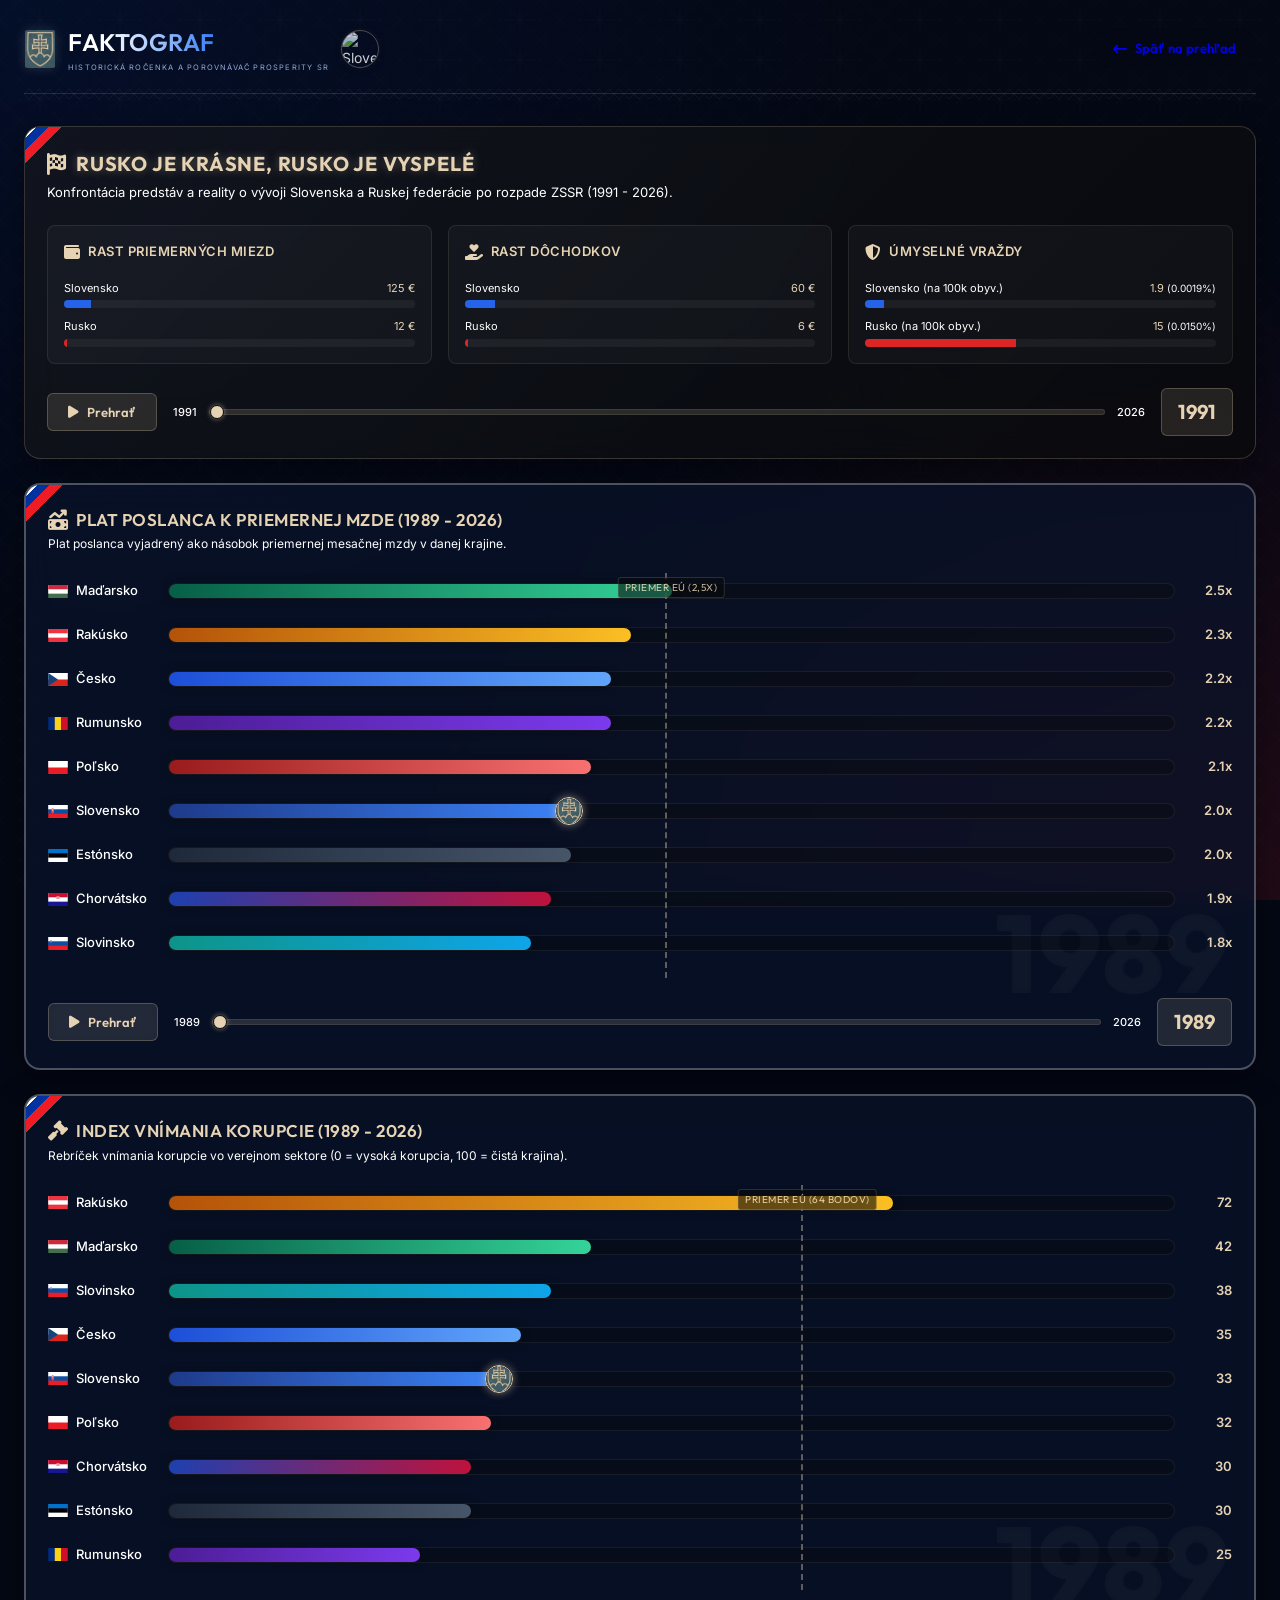
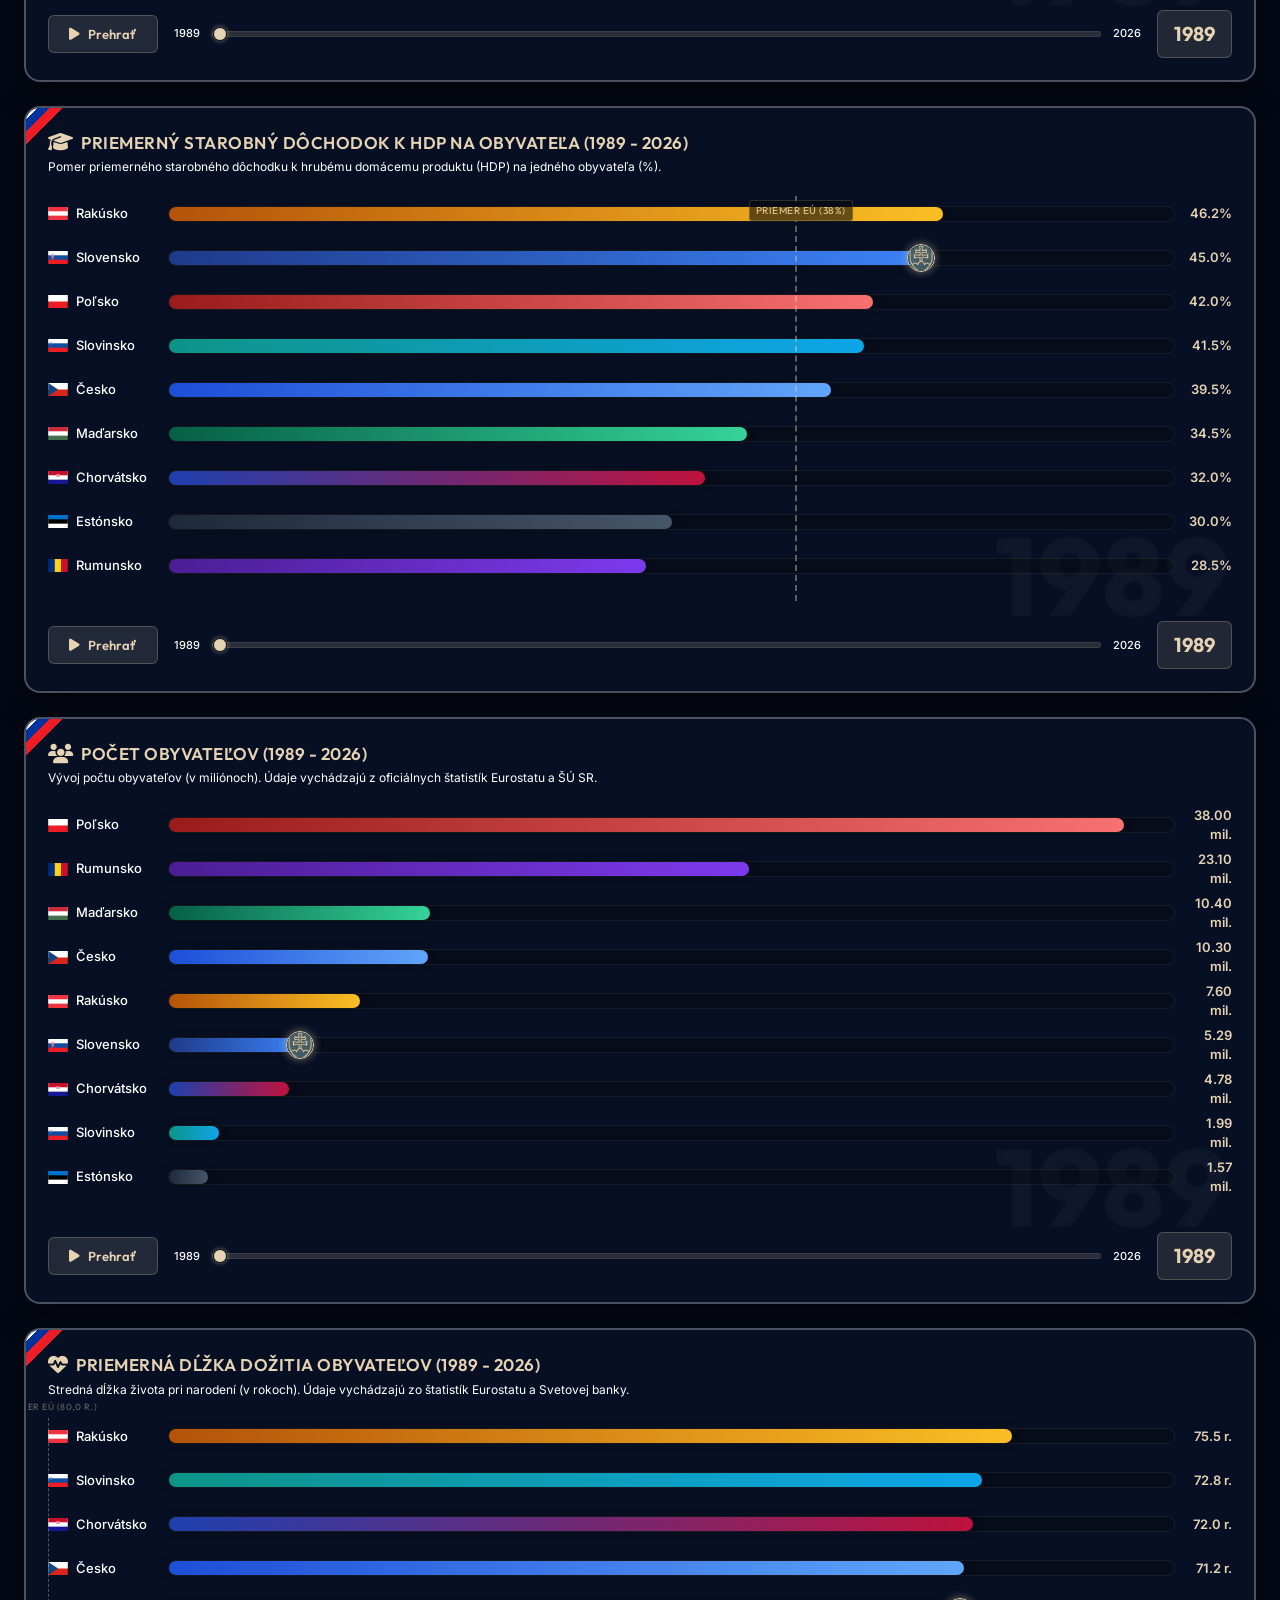
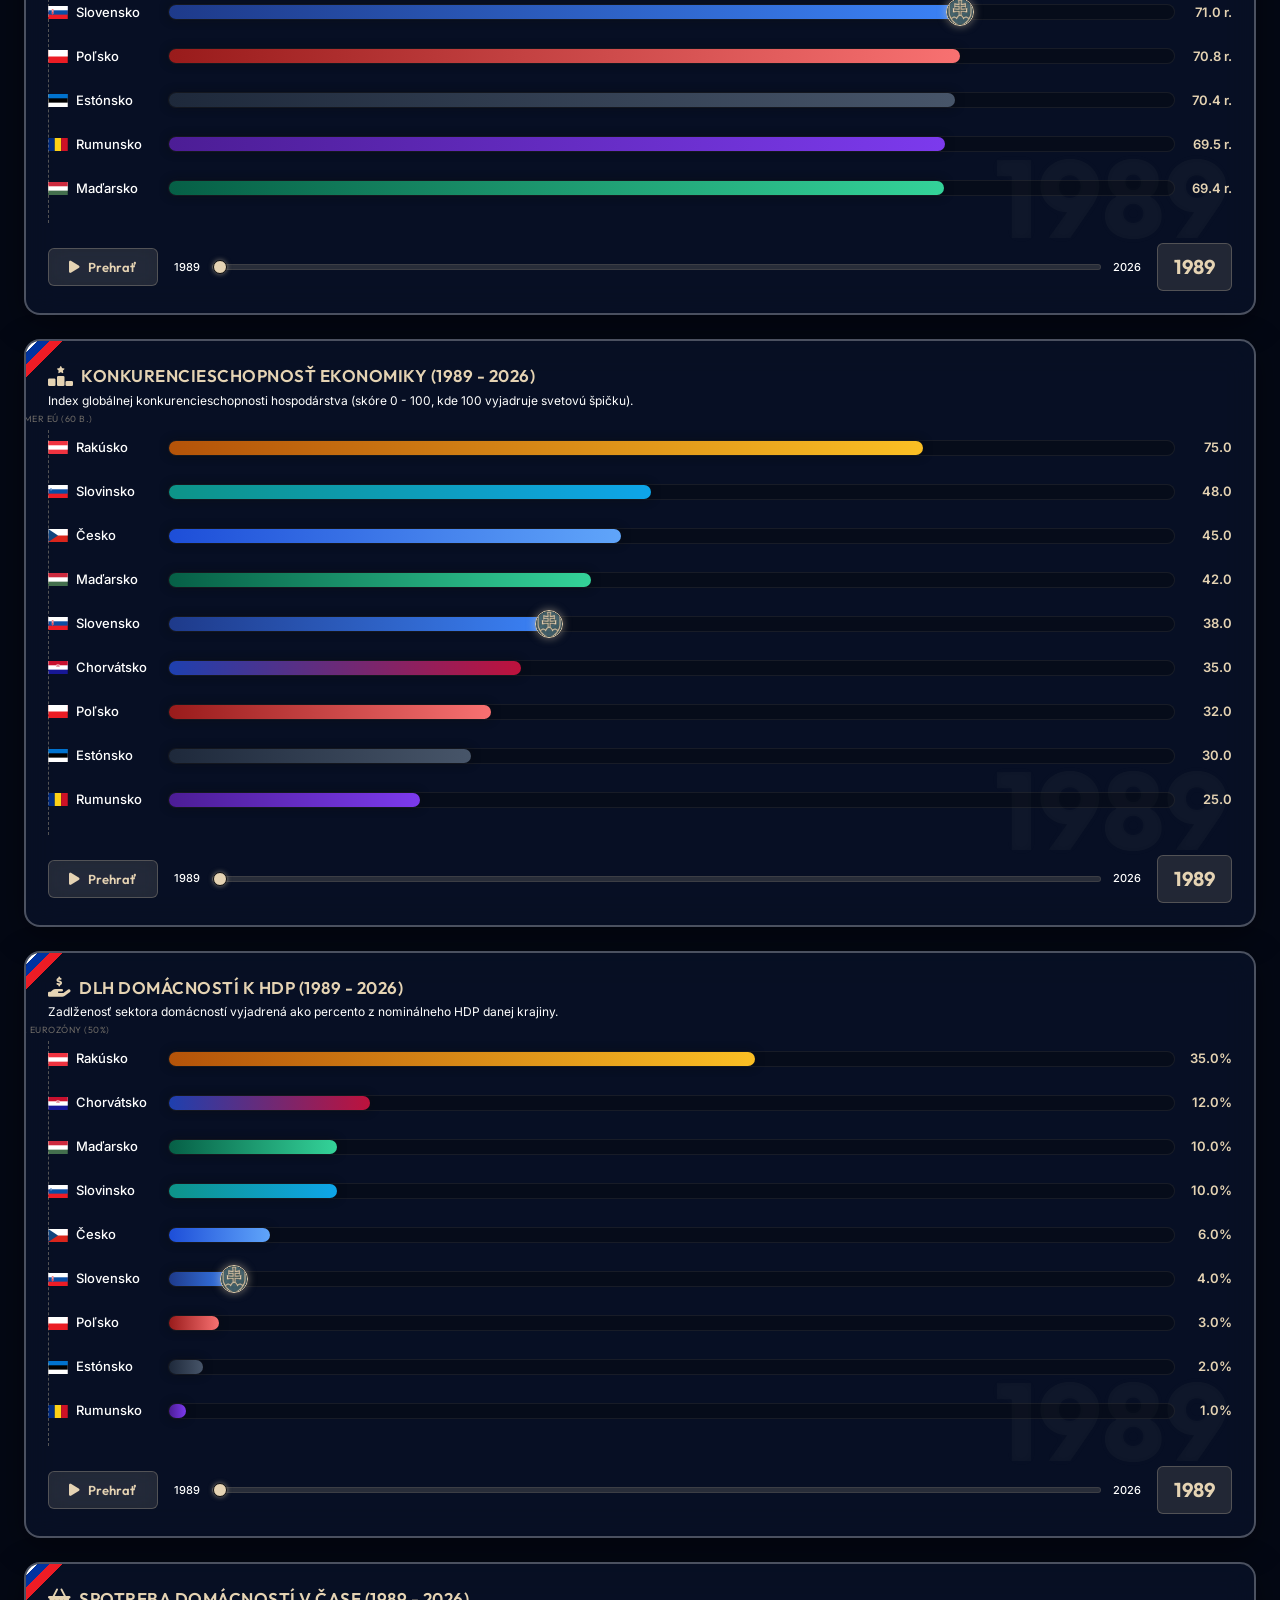
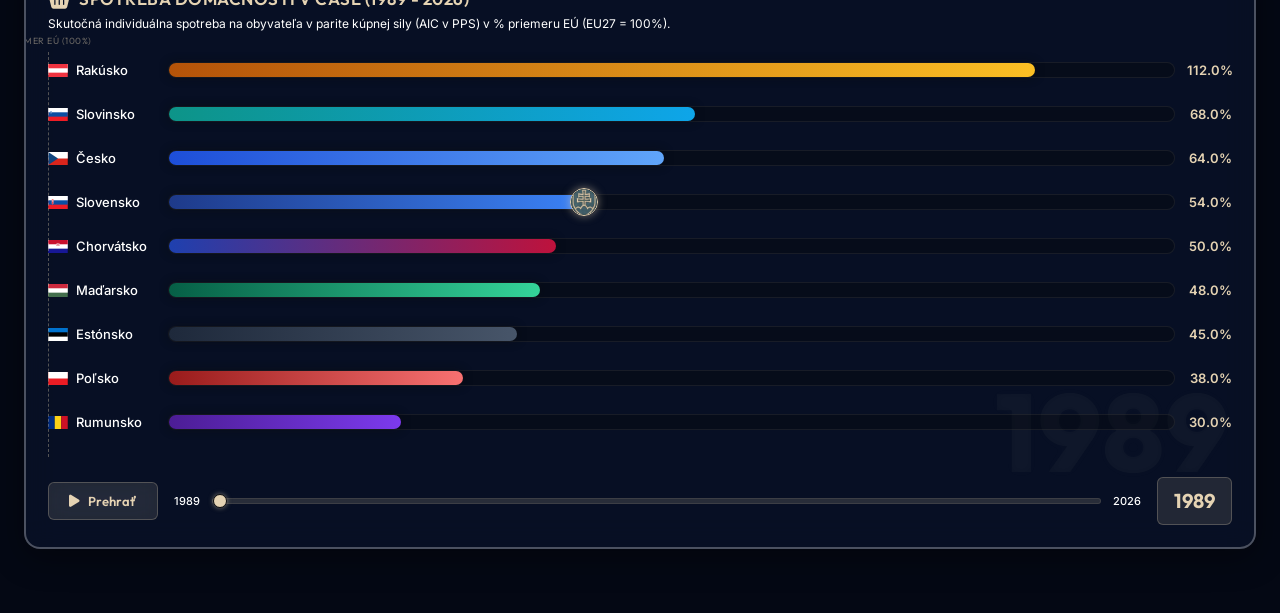
==== frontend/charts.html @ 9f2d6245 "Add files via upload" ====
<!DOCTYPE html>
<html lang="sk">
<head>
    <meta charset="UTF-8">
    <meta name="viewport" content="width=device-width, initial-scale=1.0">
    <title>FAKTOGRAF - Grafy prosperity a zadlženosti</title>
    <!-- Google Fonts -->
    <link rel="preconnect" href="https://fonts.googleapis.com">
    <link rel="preconnect" href="https://fonts.gstatic.com" crossorigin>
    <link href="https://fonts.googleapis.com/css2?family=Outfit:wght@300;400;600;800&family=Inter:wght@300;400;500;700&display=swap" rel="stylesheet">
    <!-- FontAwesome Icons -->
    <link rel="stylesheet" href="https://cdnjs.cloudflare.com/ajax/libs/font-awesome/6.4.0/css/all.min.css">
    <link rel="stylesheet" href="style.css?v=2.1.0">
</head>
<body class="dark-theme">
    <div class="app-container">
        <!-- Main header of the subpage -->
        <header class="main-header">
            <div class="header-logo">
                <img class="logo-image" src="logo.jpg" alt="Logo">
                <div class="logo-text">
                    <h1>FAKTOGRAF</h1>
                    <span>Historická ročenka a porovnávač prosperity SR</span>
                </div>
                <img class="header-slovak-img" src="assets/pm/slovak.png" alt="Slovensko">
            </div>
            <div class="header-back-action">
                <a href="index.html" class="btn-interactive btn-back">
                    <i class="fa-solid fa-arrow-left-long"></i> Späť na prehľad
                </a>
            </div>
        </header>

        <!-- MAIN SUBPAGE CONTENT -->
        <main class="subpage-main-content" style="display: flex; flex-direction: column; gap: 24px; padding-bottom: 40px;">

            <!-- Russia vs Slovakia Comparison Banner: "Rusko je krásne, Rusko je vyspelé" -->
            <div class="card card-glass tricolor-decor russia-comp-banner" style="display: flex; flex-direction: column; padding: 22px; position: relative; box-sizing: border-box; overflow: hidden; width: 100%;">
                <div class="comp-header" style="display: flex; flex-direction: column; gap: 4px; margin-bottom: 24px; z-index: 2;">
                    <div style="display: flex; align-items: center; gap: 10px;">
                        <i class="fa-solid fa-flag-checkered text-beige" style="font-size: 22px;"></i>
                        <h3 style="margin: 0; font-family: 'Outfit', sans-serif; font-size: 20px; color: var(--color-beige); font-weight: 700; text-transform: uppercase; letter-spacing: 0.8px;">Rusko je krásne, Rusko je vyspelé</h3>
                    </div>
                    <p style="margin: 0; font-size: 13px; color: var(--color-silver); line-height: 1.4;">
                        Konfrontácia predstáv a reality o vývoji Slovenska a Ruskej federácie po rozpade ZSSR (1991 - 2026).
                    </p>
                </div>

                <!-- 3-Column Comparison Grid -->
                <div class="ru-comp-grid" style="display: grid; grid-template-columns: repeat(auto-fit, minmax(200px, 1fr)); gap: 16px; margin-bottom: 24px; z-index: 2;">
                    
                    <!-- 1. Wage growth -->
                    <div class="ru-comp-card card-inner" style="background: rgba(255, 255, 255, 0.03); border: 1px solid rgba(229, 211, 179, 0.1); padding: 16px; border-radius: 8px; display: flex; flex-direction: column; gap: 12px; box-sizing: border-box;">
                        <div style="display: flex; align-items: center; gap: 8px;">
                            <i class="fa-solid fa-wallet text-beige" style="font-size: 16px;"></i>
                            <span style="font-size: 13px; font-weight: 600; color: var(--color-beige); text-transform: uppercase; letter-spacing: 0.5px;">Rast priemerných miezd</span>
                        </div>
                        <div class="ru-comp-visuals" style="display: flex; flex-direction: column; gap: 10px; margin-top: 6px;">
                            <!-- Slovakia -->
                            <div style="display: flex; flex-direction: column; gap: 4px;">
                                <div style="display: flex; justify-content: space-between; font-size: 11px;">
                                    <span style="color: var(--color-silver);">Slovensko</span>
                                    <span id="ru-comp-sk-wage-val" class="font-bold text-beige">0 €</span>
                                </div>
                                <div style="width: 100%; height: 8px; background: rgba(255,255,255,0.05); border-radius: 4px; overflow: hidden;">
                                    <div id="ru-comp-sk-wage-bar" style="height: 100%; width: 0%; background: #2563eb; transition: width 0.3s ease;"></div>
                                </div>
                            </div>
                            <!-- Russia -->
                            <div style="display: flex; flex-direction: column; gap: 4px;">
                                <div style="display: flex; justify-content: space-between; font-size: 11px;">
                                    <span style="color: var(--color-silver);">Rusko</span>
                                    <span id="ru-comp-ru-wage-val" class="font-bold text-beige">0 €</span>
                                </div>
                                <div style="width: 100%; height: 8px; background: rgba(255,255,255,0.05); border-radius: 4px; overflow: hidden;">
                                    <div id="ru-comp-ru-wage-bar" style="height: 100%; width: 0%; background: #dc2626; transition: width 0.3s ease;"></div>
                                </div>
                            </div>
                        </div>
                    </div>

                    <!-- 2. Pension growth -->
                    <div class="ru-comp-card card-inner" style="background: rgba(255, 255, 255, 0.03); border: 1px solid rgba(229, 211, 179, 0.1); padding: 16px; border-radius: 8px; display: flex; flex-direction: column; gap: 12px; box-sizing: border-box;">
                        <div style="display: flex; align-items: center; gap: 8px;">
                            <i class="fa-solid fa-hand-holding-heart text-beige" style="font-size: 16px;"></i>
                            <span style="font-size: 13px; font-weight: 600; color: var(--color-beige); text-transform: uppercase; letter-spacing: 0.5px;">Rast dôchodkov</span>
                        </div>
                        <div class="ru-comp-visuals" style="display: flex; flex-direction: column; gap: 10px; margin-top: 6px;">
                            <!-- Slovakia -->
                            <div style="display: flex; flex-direction: column; gap: 4px;">
                                <div style="display: flex; justify-content: space-between; font-size: 11px;">
                                    <span style="color: var(--color-silver);">Slovensko</span>
                                    <span id="ru-comp-sk-pension-val" class="font-bold text-beige">0 €</span>
                                </div>
                                <div style="width: 100%; height: 8px; background: rgba(255,255,255,0.05); border-radius: 4px; overflow: hidden;">
                                    <div id="ru-comp-sk-pension-bar" style="height: 100%; width: 0%; background: #2563eb; transition: width 0.3s ease;"></div>
                                </div>
                            </div>
                            <!-- Russia -->
                            <div style="display: flex; flex-direction: column; gap: 4px;">
                                <div style="display: flex; justify-content: space-between; font-size: 11px;">
                                    <span style="color: var(--color-silver);">Rusko</span>
                                    <span id="ru-comp-ru-pension-val" class="font-bold text-beige">0 €</span>
                                </div>
                                <div style="width: 100%; height: 8px; background: rgba(255,255,255,0.05); border-radius: 4px; overflow: hidden;">
                                    <div id="ru-comp-ru-pension-bar" style="height: 100%; width: 0%; background: #dc2626; transition: width 0.3s ease;"></div>
                                </div>
                            </div>
                        </div>
                    </div>

                    <!-- 3. Homicide Rate -->
                    <div class="ru-comp-card card-inner" style="background: rgba(255, 255, 255, 0.03); border: 1px solid rgba(229, 211, 179, 0.1); padding: 16px; border-radius: 8px; display: flex; flex-direction: column; gap: 12px; box-sizing: border-box;">
                        <div style="display: flex; align-items: center; gap: 8px;">
                            <i class="fa-solid fa-shield-halved text-beige" style="font-size: 16px;"></i>
                            <span style="font-size: 13px; font-weight: 600; color: var(--color-beige); text-transform: uppercase; letter-spacing: 0.5px;">Úmyselné vraždy</span>
                        </div>
                        <div class="ru-comp-visuals" style="display: flex; flex-direction: column; gap: 10px; margin-top: 6px;">
                            <!-- Slovakia -->
                            <div style="display: flex; flex-direction: column; gap: 4px;">
                                <div style="display: flex; justify-content: space-between; font-size: 11px;">
                                    <span style="color: var(--color-silver);">Slovensko (na 100k obyv.)</span>
                                    <span id="ru-comp-sk-homicide-val" class="font-bold text-beige">0.0 (0.0000%)</span>
                                </div>
                                <div style="width: 100%; height: 8px; background: rgba(255,255,255,0.05); border-radius: 4px; overflow: hidden;">
                                    <div id="ru-comp-sk-homicide-bar" style="height: 100%; width: 0%; background: #2563eb; transition: width 0.3s ease;"></div>
                                </div>
                            </div>
                            <!-- Russia -->
                            <div style="display: flex; flex-direction: column; gap: 4px;">
                                <div style="display: flex; justify-content: space-between; font-size: 11px;">
                                    <span style="color: var(--color-silver);">Rusko (na 100k obyv.)</span>
                                    <span id="ru-comp-ru-homicide-val" class="font-bold text-beige">0.0 (0.0000%)</span>
                                </div>
                                <div style="width: 100%; height: 8px; background: rgba(255,255,255,0.05); border-radius: 4px; overflow: hidden;">
                                    <div id="ru-comp-ru-homicide-bar" style="height: 100%; width: 0%; background: #dc2626; transition: width 0.3s ease;"></div>
                                </div>
                            </div>
                        </div>
                    </div>

                </div>

                <!-- Controls row -->
                <div class="ru-comp-controls-row" style="display: flex; align-items: center; gap: 16px; width: 100%; justify-content: space-between; flex-wrap: wrap; z-index: 2; box-sizing: border-box;">
                    <button id="btn-russia-play" class="btn-interactive btn-race-play" title="Spustiť prezentáciu" style="display: flex; align-items: center; justify-content: center; gap: 8px; padding: 10px 20px; border-radius: 6px; font-weight: 600; min-width: 110px;">
                        <i id="russia-play-icon" class="fa-solid fa-play"></i> <span>Prehrať</span>
                    </button>
                    <div class="slider-wrapper" style="flex: 1 1 200px; display: flex; align-items: center; gap: 12px; box-sizing: border-box;">
                        <span style="font-size: 11px; color: var(--color-silver); font-weight: 500;">1991</span>
                        <input type="range" id="russia-year-slider" class="race-year-slider" style="flex: 1; height: 6px; border-radius: 3px; outline: none; cursor: pointer;">
                        <span style="font-size: 11px; color: var(--color-silver); font-weight: 500;">2026</span>
                    </div>
                    <div class="year-badge" style="background: rgba(229, 211, 179, 0.12); border: 1px solid rgba(229, 211, 179, 0.25); padding: 8px 16px; border-radius: 6px; display: flex; align-items: center; justify-content: center; min-width: 70px;">
                        <span id="russia-year-label" class="text-beige" style="font-size: 20px; font-weight: 700; font-family: 'Outfit', sans-serif;">1991</span>
                    </div>
                </div>
            </div>

            <!-- 1. MP Salary to Average Wage Chart Card -->
            <div class="card card-glass tricolor-decor bar-chart-race-panel" style="display: flex; flex-direction: column; padding: 22px; position: relative; box-sizing: border-box; overflow: hidden; width: 100%;">
                <!-- Giant Year Watermark background -->
                <div id="salary-year-watermark" class="race-year-watermark">1989</div>
                
                <div class="race-header" style="display: flex; flex-direction: column; gap: 4px; margin-bottom: 20px; z-index: 2;">
                    <div style="display: flex; align-items: center; gap: 8px;">
                        <i class="fa-solid fa-money-bill-trend-up text-beige" style="font-size: 20px;"></i>
                        <h4 style="margin: 0; font-family: 'Outfit', sans-serif; font-size: 17px; color: var(--color-beige); font-weight: 600; text-transform: uppercase; letter-spacing: 0.5px;">Plat poslanca k priemernej mzde (1989 - 2026)</h4>
                    </div>
                    <p style="margin: 0; font-size: 12px; color: var(--color-silver); line-height: 1.4;">
                        Plat poslanca vyjadrený ako násobok priemernej mesačnej mzdy v danej krajine.
                    </p>
                </div>

                <!-- Race Arena -->
                <div class="bar-race-arena" style="position: relative; height: 405px; margin-bottom: 20px; width: 100%; z-index: 2;">
                    <!-- Vertical dotted reference line for EU average (2.5x) -->
                    <div class="bar-salary-eu-line-wrapper">
                        <div class="bar-race-eu-line"></div>
                        <span class="bar-race-eu-label">Priemer EÚ (2,5x)</span>
                    </div>
                    
                    <!-- Dynamic bars will be rendered here by salary_race.js -->
                    <div id="bar-salary-container" class="bar-race-container" style="position: relative; width: 100%; height: 100%;">
                        <!-- Populated by salary_race.js -->
                    </div>
                </div>

                <!-- Controls bar -->
                <div class="bar-race-controls-row" style="display: flex; align-items: center; gap: 16px; width: 100%; justify-content: space-between; flex-wrap: wrap; z-index: 2; box-sizing: border-box;">
                    <button id="btn-salary-play" class="btn-interactive btn-race-play" title="Spustiť porovnanie" style="display: flex; align-items: center; justify-content: center; gap: 8px; padding: 10px 20px; border-radius: 6px; font-weight: 600; min-width: 110px;">
                        <i id="salary-play-icon" class="fa-solid fa-play"></i> <span>Prehrať</span>
                    </button>
                    <div class="slider-wrapper" style="flex: 1 1 200px; display: flex; align-items: center; gap: 12px; box-sizing: border-box;">
                        <span style="font-size: 11px; color: var(--color-silver); font-weight: 500;">1989</span>
                        <input type="range" id="salary-year-slider" class="race-year-slider" style="flex: 1; height: 6px; border-radius: 3px; outline: none; cursor: pointer;">
                        <span style="font-size: 11px; color: var(--color-silver); font-weight: 500;">2026</span>
                    </div>
                    <div class="year-badge" style="background: rgba(229, 211, 179, 0.12); border: 1px solid rgba(229, 211, 179, 0.25); padding: 8px 16px; border-radius: 6px; display: flex; align-items: center; justify-content: center; min-width: 70px;">
                        <span id="salary-year-label" class="text-beige" style="font-size: 20px; font-weight: 700; font-family: 'Outfit', sans-serif;">1989</span>
                    </div>
                </div>
            </div>

            <!-- 2. Corruption Perceptions Index (CPI) Chart Card -->
            <div class="card card-glass tricolor-decor bar-chart-race-panel" style="display: flex; flex-direction: column; padding: 22px; position: relative; box-sizing: border-box; overflow: hidden; width: 100%;">
                <!-- Giant Year Watermark background -->
                <div id="corrupt-year-watermark" class="race-year-watermark">1989</div>
                
                <div class="race-header" style="display: flex; flex-direction: column; gap: 4px; margin-bottom: 20px; z-index: 2;">
                    <div style="display: flex; align-items: center; gap: 8px;">
                        <i class="fa-solid fa-gavel text-beige" style="font-size: 20px;"></i>
                        <h4 style="margin: 0; font-family: 'Outfit', sans-serif; font-size: 17px; color: var(--color-beige); font-weight: 600; text-transform: uppercase; letter-spacing: 0.5px;">Index vnímania korupcie (1989 - 2026)</h4>
                    </div>
                    <p style="margin: 0; font-size: 12px; color: var(--color-silver); line-height: 1.4;">
                        Rebríček vnímania korupcie vo verejnom sektore (0 = vysoká korupcia, 100 = čistá krajina).
                    </p>
                </div>

                <!-- Race Arena -->
                <div class="bar-race-arena" style="position: relative; height: 405px; margin-bottom: 20px; width: 100%; z-index: 2;">
                    <!-- Vertical dotted reference line for EU average (64) -->
                    <div class="bar-corrupt-eu-line-wrapper">
                        <div class="bar-race-eu-line"></div>
                        <span class="bar-race-eu-label">Priemer EÚ (64 bodov)</span>
                    </div>
                    
                    <!-- Dynamic bars will be rendered here by corruption_race.js -->
                    <div id="bar-corrupt-container" class="bar-race-container" style="position: relative; width: 100%; height: 100%;">
                        <!-- Populated by corruption_race.js -->
                    </div>
                </div>

                <!-- Controls bar -->
                <div class="bar-race-controls-row" style="display: flex; align-items: center; gap: 16px; width: 100%; justify-content: space-between; flex-wrap: wrap; z-index: 2; box-sizing: border-box;">
                    <button id="btn-corrupt-play" class="btn-interactive btn-race-play" title="Spustiť porovnanie" style="display: flex; align-items: center; justify-content: center; gap: 8px; padding: 10px 20px; border-radius: 6px; font-weight: 600; min-width: 110px;">
                        <i id="corrupt-play-icon" class="fa-solid fa-play"></i> <span>Prehrať</span>
                    </button>
                    <div class="slider-wrapper" style="flex: 1 1 200px; display: flex; align-items: center; gap: 12px; box-sizing: border-box;">
                        <span style="font-size: 11px; color: var(--color-silver); font-weight: 500;">1989</span>
                        <input type="range" id="corrupt-year-slider" class="race-year-slider" style="flex: 1; height: 6px; border-radius: 3px; outline: none; cursor: pointer;">
                        <span style="font-size: 11px; color: var(--color-silver); font-weight: 500;">2026</span>
                    </div>
                    <div class="year-badge" style="background: rgba(229, 211, 179, 0.12); border: 1px solid rgba(229, 211, 179, 0.25); padding: 8px 16px; border-radius: 6px; display: flex; align-items: center; justify-content: center; min-width: 70px;">
                        <span id="corrupt-year-label" class="text-beige" style="font-size: 20px; font-weight: 700; font-family: 'Outfit', sans-serif;">1989</span>
                    </div>
                </div>
            </div>

            <!-- 2. Average Pension to GDP Chart Card -->
            <div class="card card-glass tricolor-decor bar-chart-race-panel" style="display: flex; flex-direction: column; padding: 22px; position: relative; box-sizing: border-box; overflow: hidden; width: 100%;">
                <!-- Giant Year Watermark background -->
                <div id="pension-year-watermark" class="race-year-watermark">1989</div>
                
                <div class="race-header" style="display: flex; flex-direction: column; gap: 4px; margin-bottom: 20px; z-index: 2;">
                    <div style="display: flex; align-items: center; gap: 8px;">
                        <i class="fa-solid fa-graduation-cap text-beige" style="font-size: 20px;"></i>
                        <h4 style="margin: 0; font-family: 'Outfit', sans-serif; font-size: 17px; color: var(--color-beige); font-weight: 600; text-transform: uppercase; letter-spacing: 0.5px;">Priemerný starobný dôchodok k HDP na obyvateľa (1989 - 2026)</h4>
                    </div>
                    <p style="margin: 0; font-size: 12px; color: var(--color-silver); line-height: 1.4;">
                        Pomer priemerného starobného dôchodku k hrubému domácemu produktu (HDP) na jedného obyvateľa (%).
                    </p>
                </div>

                <!-- Race Arena -->
                <div class="bar-race-arena" style="position: relative; height: 405px; margin-bottom: 20px; width: 100%; z-index: 2;">
                    <!-- Vertical dotted reference line for EU average (38%) -->
                    <div class="bar-pension-eu-line-wrapper">
                        <div class="bar-race-eu-line"></div>
                        <span class="bar-race-eu-label">Priemer EÚ (38%)</span>
                    </div>
                    
                    <!-- Dynamic bars will be rendered here by pension_race.js -->
                    <div id="bar-pension-container" class="bar-race-container" style="position: relative; width: 100%; height: 100%;">
                        <!-- Populated by pension_race.js -->
                    </div>
                </div>

                <!-- Controls bar -->
                <div class="bar-race-controls-row" style="display: flex; align-items: center; gap: 16px; width: 100%; justify-content: space-between; flex-wrap: wrap; z-index: 2; box-sizing: border-box;">
                    <button id="btn-pension-play" class="btn-interactive btn-race-play" title="Spustiť porovnanie" style="display: flex; align-items: center; justify-content: center; gap: 8px; padding: 10px 20px; border-radius: 6px; font-weight: 600; min-width: 110px;">
                        <i id="pension-play-icon" class="fa-solid fa-play"></i> <span>Prehrať</span>
                    </button>
                    <div class="slider-wrapper" style="flex: 1 1 200px; display: flex; align-items: center; gap: 12px; box-sizing: border-box;">
                        <span style="font-size: 11px; color: var(--color-silver); font-weight: 500;">1989</span>
                        <input type="range" id="pension-year-slider" class="race-year-slider" style="flex: 1; height: 6px; border-radius: 3px; outline: none; cursor: pointer;">
                        <span style="font-size: 11px; color: var(--color-silver); font-weight: 500;">2026</span>
                    </div>
                    <div class="year-badge" style="background: rgba(229, 211, 179, 0.12); border: 1px solid rgba(229, 211, 179, 0.25); padding: 8px 16px; border-radius: 6px; display: flex; align-items: center; justify-content: center; min-width: 70px;">
                        <span id="pension-year-label" class="text-beige" style="font-size: 20px; font-weight: 700; font-family: 'Outfit', sans-serif;">1989</span>
                    </div>
                </div>
            </div>

            <!-- 2. Population Stock Chart Card -->
            <div class="card card-glass tricolor-decor bar-chart-race-panel" style="display: flex; flex-direction: column; padding: 22px; position: relative; box-sizing: border-box; overflow: hidden; width: 100%;">
                <!-- Giant Year Watermark background -->
                <div id="pop-year-watermark" class="race-year-watermark">1989</div>
                
                <div class="race-header" style="display: flex; flex-direction: column; gap: 4px; margin-bottom: 20px; z-index: 2;">
                    <div style="display: flex; align-items: center; gap: 8px;">
                        <i class="fa-solid fa-users text-beige" style="font-size: 20px;"></i>
                        <h4 style="margin: 0; font-family: 'Outfit', sans-serif; font-size: 17px; color: var(--color-beige); font-weight: 600; text-transform: uppercase; letter-spacing: 0.5px;">Počet obyvateľov (1989 - 2026)</h4>
                    </div>
                    <p style="margin: 0; font-size: 12px; color: var(--color-silver); line-height: 1.4;">
                        Vývoj počtu obyvateľov (v miliónoch). Údaje vychádzajú z oficiálnych štatistík Eurostatu a ŠÚ SR.
                    </p>
                </div>

                <!-- Race Arena -->
                <div class="bar-race-arena" style="position: relative; height: 405px; margin-bottom: 20px; width: 100%; z-index: 2;">
                    <!-- Dynamic bars will be rendered here by pop_race.js -->
                    <div id="bar-pop-container" class="bar-race-container" style="position: relative; width: 100%; height: 100%;">
                        <!-- Populated by pop_race.js -->
                    </div>
                </div>

                <!-- Controls bar -->
                <div class="bar-race-controls-row" style="display: flex; align-items: center; gap: 16px; width: 100%; justify-content: space-between; flex-wrap: wrap; z-index: 2; box-sizing: border-box;">
                    <button id="btn-pop-play" class="btn-interactive btn-race-play" title="Spustiť porovnanie" style="display: flex; align-items: center; justify-content: center; gap: 8px; padding: 10px 20px; border-radius: 6px; font-weight: 600; min-width: 110px;">
                        <i id="pop-play-icon" class="fa-solid fa-play"></i> <span>Prehrať</span>
                    </button>
                    <div class="slider-wrapper" style="flex: 1 1 200px; display: flex; align-items: center; gap: 12px; box-sizing: border-box;">
                        <span style="font-size: 11px; color: var(--color-silver); font-weight: 500;">1989</span>
                        <input type="range" id="pop-year-slider" class="race-year-slider" style="flex: 1; height: 6px; border-radius: 3px; outline: none; cursor: pointer;">
                        <span style="font-size: 11px; color: var(--color-silver); font-weight: 500;">2026</span>
                    </div>
                    <div class="year-badge" style="background: rgba(229, 211, 179, 0.12); border: 1px solid rgba(229, 211, 179, 0.25); padding: 8px 16px; border-radius: 6px; display: flex; align-items: center; justify-content: center; min-width: 70px;">
                        <span id="pop-year-label" class="text-beige" style="font-size: 20px; font-weight: 700; font-family: 'Outfit', sans-serif;">1989</span>
                    </div>
                </div>
            </div>

            <!-- 2. Life Expectancy at Birth Chart Card -->
            <div class="card card-glass tricolor-decor bar-chart-race-panel" style="display: flex; flex-direction: column; padding: 22px; position: relative; box-sizing: border-box; overflow: hidden; width: 100%;">
                <!-- Giant Year Watermark background -->
                <div id="life-year-watermark" class="race-year-watermark">1989</div>
                
                <div class="race-header" style="display: flex; flex-direction: column; gap: 4px; margin-bottom: 20px; z-index: 2;">
                    <div style="display: flex; align-items: center; gap: 8px;">
                        <i class="fa-solid fa-heart-pulse text-beige" style="font-size: 20px;"></i>
                        <h4 style="margin: 0; font-family: 'Outfit', sans-serif; font-size: 17px; color: var(--color-beige); font-weight: 600; text-transform: uppercase; letter-spacing: 0.5px;">Priemerná dĺžka dožitia obyvateľov (1989 - 2026)</h4>
                    </div>
                    <p style="margin: 0; font-size: 12px; color: var(--color-silver); line-height: 1.4;">
                        Stredná dĺžka života pri narodení (v rokoch). Údaje vychádzajú zo štatistík Eurostatu a Svetovej banky.
                    </p>
                </div>

                <!-- Race Arena -->
                <div class="bar-race-arena" style="position: relative; height: 405px; margin-bottom: 20px; width: 100%; z-index: 2;">
                    <!-- Vertical dotted reference line for EU average (80.0 years) -->
                    <div class="bar-life-eu-line-wrapper">
                        <div class="bar-race-eu-line"></div>
                        <span class="bar-race-eu-label">Priemer EÚ (80,0 r.)</span>
                    </div>
                    
                    <!-- Dynamic bars will be rendered here by life_race.js -->
                    <div id="bar-life-container" class="bar-race-container" style="position: relative; width: 100%; height: 100%;">
                        <!-- Populated by life_race.js -->
                    </div>
                </div>

                <!-- Controls bar -->
                <div class="bar-race-controls-row" style="display: flex; align-items: center; gap: 16px; width: 100%; justify-content: space-between; flex-wrap: wrap; z-index: 2; box-sizing: border-box;">
                    <button id="btn-life-play" class="btn-interactive btn-race-play" title="Spustiť porovnanie" style="display: flex; align-items: center; justify-content: center; gap: 8px; padding: 10px 20px; border-radius: 6px; font-weight: 600; min-width: 110px;">
                        <i id="life-play-icon" class="fa-solid fa-play"></i> <span>Prehrať</span>
                    </button>
                    <div class="slider-wrapper" style="flex: 1 1 200px; display: flex; align-items: center; gap: 12px; box-sizing: border-box;">
                        <span style="font-size: 11px; color: var(--color-silver); font-weight: 500;">1989</span>
                        <input type="range" id="life-year-slider" class="race-year-slider" style="flex: 1; height: 6px; border-radius: 3px; outline: none; cursor: pointer;">
                        <span style="font-size: 11px; color: var(--color-silver); font-weight: 500;">2026</span>
                    </div>
                    <div class="year-badge" style="background: rgba(229, 211, 179, 0.12); border: 1px solid rgba(229, 211, 179, 0.25); padding: 8px 16px; border-radius: 6px; display: flex; align-items: center; justify-content: center; min-width: 70px;">
                        <span id="life-year-label" class="text-beige" style="font-size: 20px; font-weight: 700; font-family: 'Outfit', sans-serif;">1989</span>
                    </div>
                </div>
            </div>

            <!-- 2. World Competitiveness Index Chart Card -->
            <div class="card card-glass tricolor-decor bar-chart-race-panel" style="display: flex; flex-direction: column; padding: 22px; position: relative; box-sizing: border-box; overflow: hidden; width: 100%;">
                <!-- Giant Year Watermark background -->
                <div id="comp-year-watermark" class="race-year-watermark">1989</div>
                
                <div class="race-header" style="display: flex; flex-direction: column; gap: 4px; margin-bottom: 20px; z-index: 2;">
                    <div style="display: flex; align-items: center; gap: 8px;">
                        <i class="fa-solid fa-ranking-star text-beige" style="font-size: 20px;"></i>
                        <h4 style="margin: 0; font-family: 'Outfit', sans-serif; font-size: 17px; color: var(--color-beige); font-weight: 600; text-transform: uppercase; letter-spacing: 0.5px;">Konkurencieschopnosť ekonomiky (1989 - 2026)</h4>
                    </div>
                    <p style="margin: 0; font-size: 12px; color: var(--color-silver); line-height: 1.4;">
                        Index globálnej konkurencieschopnosti hospodárstva (skóre 0 - 100, kde 100 vyjadruje svetovú špičku).
                    </p>
                </div>

                <!-- Race Arena -->
                <div class="bar-race-arena" style="position: relative; height: 405px; margin-bottom: 20px; width: 100%; z-index: 2;">
                    <!-- Vertical dotted reference line for EU average (60 points) -->
                    <div class="bar-comp-eu-line-wrapper">
                        <div class="bar-race-eu-line"></div>
                        <span class="bar-race-eu-label">Priemer EÚ (60 b.)</span>
                    </div>
                    
                    <!-- Dynamic bars will be rendered here by comp_race.js -->
                    <div id="bar-comp-container" class="bar-race-container" style="position: relative; width: 100%; height: 100%;">
                        <!-- Populated by comp_race.js -->
                    </div>
                </div>

                <!-- Controls bar -->
                <div class="bar-race-controls-row" style="display: flex; align-items: center; gap: 16px; width: 100%; justify-content: space-between; flex-wrap: wrap; z-index: 2; box-sizing: border-box;">
                    <button id="btn-comp-play" class="btn-interactive btn-race-play" title="Spustiť porovnanie" style="display: flex; align-items: center; justify-content: center; gap: 8px; padding: 10px 20px; border-radius: 6px; font-weight: 600; min-width: 110px;">
                        <i id="comp-play-icon" class="fa-solid fa-play"></i> <span>Prehrať</span>
                    </button>
                    <div class="slider-wrapper" style="flex: 1 1 200px; display: flex; align-items: center; gap: 12px; box-sizing: border-box;">
                        <span style="font-size: 11px; color: var(--color-silver); font-weight: 500;">1989</span>
                        <input type="range" id="comp-year-slider" class="race-year-slider" style="flex: 1; height: 6px; border-radius: 3px; outline: none; cursor: pointer;">
                        <span style="font-size: 11px; color: var(--color-silver); font-weight: 500;">2026</span>
                    </div>
                    <div class="year-badge" style="background: rgba(229, 211, 179, 0.12); border: 1px solid rgba(229, 211, 179, 0.25); padding: 8px 16px; border-radius: 6px; display: flex; align-items: center; justify-content: center; min-width: 70px;">
                        <span id="comp-year-label" class="text-beige" style="font-size: 20px; font-weight: 700; font-family: 'Outfit', sans-serif;">1989</span>
                    </div>
                </div>
            </div>

            <!-- 2. Household Debt to GDP Chart Card -->
            <div class="card card-glass tricolor-decor bar-chart-race-panel" style="display: flex; flex-direction: column; padding: 22px; position: relative; box-sizing: border-box; overflow: hidden; width: 100%;">
                <!-- Giant Year Watermark background -->
                <div id="debt-year-watermark" class="race-year-watermark">1989</div>
                
                <div class="race-header" style="display: flex; flex-direction: column; gap: 4px; margin-bottom: 20px; z-index: 2;">
                    <div style="display: flex; align-items: center; gap: 8px;">
                        <i class="fa-solid fa-hand-holding-dollar text-beige" style="font-size: 20px;"></i>
                        <h4 style="margin: 0; font-family: 'Outfit', sans-serif; font-size: 17px; color: var(--color-beige); font-weight: 600; text-transform: uppercase; letter-spacing: 0.5px;">Dlh domácností k HDP (1989 - 2026)</h4>
                    </div>
                    <p style="margin: 0; font-size: 12px; color: var(--color-silver); line-height: 1.4;">
                        Zadlženosť sektora domácností vyjadrená ako percento z nominálneho HDP danej krajiny.
                    </p>
                </div>

                <!-- Race Arena -->
                <div class="bar-race-arena" style="position: relative; height: 405px; margin-bottom: 20px; width: 100%; z-index: 2;">
                    <!-- Vertical dotted reference line for Eurozone average (50%) -->
                    <div class="bar-debt-eu-line-wrapper">
                        <div class="bar-race-eu-line"></div>
                        <span class="bar-race-eu-label">Priemer Eurozóny (50%)</span>
                    </div>
                    
                    <!-- Dynamic bars will be rendered here by debt_race.js -->
                    <div id="bar-debt-container" class="bar-race-container" style="position: relative; width: 100%; height: 100%;">
                        <!-- Populated by debt_race.js -->
                    </div>
                </div>

                <!-- Controls bar -->
                <div class="bar-race-controls-row" style="display: flex; align-items: center; gap: 16px; width: 100%; justify-content: space-between; flex-wrap: wrap; z-index: 2; box-sizing: border-box;">
                    <button id="btn-debt-play" class="btn-interactive btn-race-play" title="Spustiť porovnanie" style="display: flex; align-items: center; justify-content: center; gap: 8px; padding: 10px 20px; border-radius: 6px; font-weight: 600; min-width: 110px;">
                        <i id="debt-play-icon" class="fa-solid fa-play"></i> <span>Prehrať</span>
                    </button>
                    <div class="slider-wrapper" style="flex: 1 1 200px; display: flex; align-items: center; gap: 12px; box-sizing: border-box;">
                        <span style="font-size: 11px; color: var(--color-silver); font-weight: 500;">1989</span>
                        <input type="range" id="debt-year-slider" class="race-year-slider" style="flex: 1; height: 6px; border-radius: 3px; outline: none; cursor: pointer;">
                        <span style="font-size: 11px; color: var(--color-silver); font-weight: 500;">2026</span>
                    </div>
                    <div class="year-badge" style="background: rgba(229, 211, 179, 0.12); border: 1px solid rgba(229, 211, 179, 0.25); padding: 8px 16px; border-radius: 6px; display: flex; align-items: center; justify-content: center; min-width: 70px;">
                        <span id="debt-year-label" class="text-beige" style="font-size: 20px; font-weight: 700; font-family: 'Outfit', sans-serif;">1989</span>
                    </div>
                </div>
            </div>

            <!-- 2. Actual Individual Consumption Chart Card -->
            <div class="card card-glass tricolor-decor bar-chart-race-panel" style="display: flex; flex-direction: column; padding: 22px; position: relative; box-sizing: border-box; overflow: hidden; width: 100%;">
                <!-- Giant Year Watermark background -->
                <div id="race-year-watermark" class="race-year-watermark">1989</div>
                
                <div class="race-header" style="display: flex; flex-direction: column; gap: 4px; margin-bottom: 20px; z-index: 2;">
                    <div style="display: flex; align-items: center; gap: 8px;">
                        <i class="fa-solid fa-basket-shopping text-beige" style="font-size: 20px;"></i>
                        <h4 style="margin: 0; font-family: 'Outfit', sans-serif; font-size: 17px; color: var(--color-beige); font-weight: 600; text-transform: uppercase; letter-spacing: 0.5px;">Spotreba domácností v čase (1989 - 2026)</h4>
                    </div>
                    <p style="margin: 0; font-size: 12px; color: var(--color-silver); line-height: 1.4;">
                        Skutočná individuálna spotreba na obyvateľa v parite kúpnej sily (AIC v PPS) v % priemeru EÚ (EU27 = 100%).
                    </p>
                </div>

                <!-- Race Arena -->
                <div class="bar-race-arena" style="position: relative; height: 405px; margin-bottom: 20px; width: 100%; z-index: 2;">
                    <!-- Vertical dotted reference line for EU average (100%) -->
                    <div class="bar-race-eu-line-wrapper">
                        <div class="bar-race-eu-line"></div>
                        <span class="bar-race-eu-label">Priemer EÚ (100%)</span>
                    </div>
                    
                    <!-- Dynamic bars will be rendered here by race.js -->
                    <div id="bar-race-container" class="bar-race-container" style="position: relative; width: 100%; height: 100%;">
                        <!-- Populated by race.js -->
                    </div>
                </div>

                <!-- Controls bar -->
                <div class="bar-race-controls-row" style="display: flex; align-items: center; gap: 16px; width: 100%; justify-content: space-between; flex-wrap: wrap; z-index: 2; box-sizing: border-box;">
                    <button id="btn-race-play" class="btn-interactive btn-race-play" title="Spustiť porovnanie" style="display: flex; align-items: center; justify-content: center; gap: 8px; padding: 10px 20px; border-radius: 6px; font-weight: 600; min-width: 110px;">
                        <i id="race-play-icon" class="fa-solid fa-play"></i> <span>Prehrať</span>
                    </button>
                    <div class="slider-wrapper" style="flex: 1 1 200px; display: flex; align-items: center; gap: 12px; box-sizing: border-box;">
                        <span style="font-size: 11px; color: var(--color-silver); font-weight: 500;">1989</span>
                        <input type="range" id="race-year-slider" class="race-year-slider" style="flex: 1; height: 6px; border-radius: 3px; outline: none; cursor: pointer;">
                        <span style="font-size: 11px; color: var(--color-silver); font-weight: 500;">2026</span>
                    </div>
                    <div class="year-badge" style="background: rgba(229, 211, 179, 0.12); border: 1px solid rgba(229, 211, 179, 0.25); padding: 8px 16px; border-radius: 6px; display: flex; align-items: center; justify-content: center; min-width: 70px;">
                        <span id="race-year-label" class="text-beige" style="font-size: 20px; font-weight: 700; font-family: 'Outfit', sans-serif;">1989</span>
                    </div>
                </div>
            </div>

        </main>
    </div>

    <!-- Script Controllers -->
    <script src="russia_comparison.js?v=2.9.0"></script>
    <script src="salary_race.js?v=2.9.0"></script>
    <script src="corruption_race.js?v=2.9.0"></script>
    <script src="pension_race.js?v=2.9.0"></script>
    <script src="pop_race.js?v=2.9.0"></script>
    <script src="life_race.js?v=2.9.0"></script>
    <script src="comp_race.js?v=2.9.0"></script>
    <script src="debt_race.js?v=2.9.0"></script>
    <script src="race.js?v=2.9.0"></script>
</body>
</html>
---- frontend/style.css ----
/* ==========================================================================
   Faktograf Stylesheet - Slovak Patriotic Theme (Dark Čičmany Redesign)
   ========================================================================== */

:root {
    /* Color Palette - Slovak Flag Colors (Royal Blue, Slovak Red, Crisp White) */
    --color-bg: #040814;              /* Very deep navy blue */
    --color-card-bg: rgba(10, 20, 45, 0.65); /* Rich navy glass card background */
    --color-border: rgba(255, 255, 255, 0.12); /* Crisp white glass borders */
    --color-text-primary: #ffffff;    /* Pure white primary text */
    --color-text-secondary: #92a8d3;  /* Soft light blue-silver secondary text */
    
    /* Slovak Flag Accents */
    --color-slovak-blue: #0033a0;     /* Official Slovak Flag Blue */
    --color-slovak-blue-glow: rgba(0, 51, 160, 0.35);
    --color-slovak-red: #ee1c25;      /* Official Slovak Flag Red */
    --color-slovak-red-glow: rgba(238, 28, 37, 0.35);
    
    /* Year Accents - Year A (White/Silver) and Year B (Optimized Sand-Beige/Gold replacing hard-to-read red text) */
    --color-silver: #ffffff;          
    --color-silver-glow: rgba(255, 255, 255, 0.25);
    --color-beige: #e5d3b3;           /* Highly readable warm sand-beige */
    --color-beige-glow: rgba(229, 211, 179, 0.3);
    --color-beige-dark: #bba480;
    
    /* Indicator directions */
    --color-green: #2ecc71;           /* Emerald for economic improvement */
    --color-red: #ff4d4d;             /* Coral red for decline */
    --color-neutral: #94a3b8;         /* Slate gray for neutral stats */
    
    /* Transitions */
    --transition-smooth: all 0.3s cubic-bezier(0.25, 0.8, 0.25, 1);

    /* Authentic Čičmany Geometric Patterns (SVG Data URIs for Dark Theme) */
    /* 1. Body Watermark (Repeating diamond, crosses, dots - extremely low white opacity) */
    --cicmany-pattern-body: url("data:image/svg+xml;charset=utf-8,%3Csvg xmlns='http://www.w3.org/2000/svg' width='80' height='40' viewBox='0 0 80 40'%3E%3Cpath d='M0,20 L20,0 L40,20 L60,0 L80,20 L60,40 L40,20 L20,40 Z' fill='none' stroke='rgba(255,255,255,0.015)' stroke-width='1'/%3E%3Cpath d='M40,5 L40,35 M25,20 L55,20' fill='none' stroke='rgba(255,255,255,0.015)' stroke-width='0.75'/%3E%3Ccircle cx='20' cy='20' r='1.5' fill='rgba(255,255,255,0.012)'/%3E%3Ccircle cx='60' cy='20' r='1.5' fill='rgba(255,255,255,0.012)'/%3E%3Cpath d='M0,0 L80,0 M0,40 L80,40' fill='none' stroke='rgba(255,255,255,0.012)' stroke-width='0.5' stroke-dasharray='2,2'/%3E%3C/svg%3E");

    /* 2. Divider Border Pattern (Higher opacity for headers, tabs, borders) */
    --cicmany-pattern-border: url("data:image/svg+xml;charset=utf-8,%3Csvg xmlns='http://www.w3.org/2000/svg' width='40' height='20' viewBox='0 0 40 20'%3E%3Cpath d='M0,10 L10,0 L20,10 L30,0 L40,10 L30,20 L20,10 L10,20 Z' fill='none' stroke='rgba(255,255,255,0.12)' stroke-width='1'/%3E%3Ccircle cx='20' cy='10' r='1' fill='rgba(255,255,255,0.12)'/%3E%3Cpath d='M0,0 L40,0 M0,20 L40,20' fill='none' stroke='rgba(255,255,255,0.08)' stroke-width='0.5' stroke-dasharray='1,1'/%3E%3C/svg%3E");
}

* {
    margin: 0;
    padding: 0;
    box-sizing: border-box;
}

body {
    background-color: var(--color-bg);
    background-image: 
        var(--cicmany-pattern-body),
        radial-gradient(at 0% 0%, rgba(0, 51, 160, 0.15) 0px, transparent 50%),
        radial-gradient(at 100% 100%, rgba(238, 28, 37, 0.12) 0px, transparent 50%);
    background-attachment: fixed;
    color: var(--color-text-primary);
    font-family: 'Inter', sans-serif;
    font-size: 14px;
    line-height: 1.5;
    -webkit-font-smoothing: antialiased;
}

h1, h2, h3, h4, .font-heading {
    font-family: 'Outfit', sans-serif;
    font-weight: 600;
}

.text-silver { color: var(--color-silver); }
.text-beige { color: var(--color-beige); }
.text-green { color: var(--color-green); }
.text-red { color: var(--color-red); }
.text-neutral { color: var(--color-neutral); }

/* Main App Container */
.app-container {
    max-width: 1400px;
    margin: 0 auto;
    padding: 24px;
    display: flex;
    flex-direction: column;
    min-height: 100vh;
    gap: 24px;
}

/* ==========================================================================
   HEADER
   ========================================================================== */
.main-header {
    display: flex;
    justify-content: space-between;
    align-items: center;
    padding-bottom: 20px;
    border-bottom: 1px solid var(--color-border);
    position: relative;
    margin-bottom: 8px;
}

.main-header::after {
    content: "";
    position: absolute;
    bottom: -6px;
    left: 0;
    width: 100%;
    height: 10px;
    background-image: var(--cicmany-pattern-border);
    background-repeat: repeat-x;
    background-size: 20px 10px;
    opacity: 0.7;
}

.header-logo {
    display: flex;
    align-items: center;
    gap: 12px;
}

.logo-image {
    width: 32px;
    height: 38px;
    object-fit: contain;
    border-radius: 4px;
    filter: drop-shadow(0 0 6px rgba(226, 232, 240, 0.15));
    flex-shrink: 0;
}

.logo-text h1 {
    font-size: 24px;
    letter-spacing: 0.5px;
    text-transform: uppercase;
    background: linear-gradient(90deg, #ffffff 15%, #3b82f6 55%, #ef4444 95%);
    -webkit-background-clip: text;
    -webkit-text-fill-color: transparent;
}

.logo-text span {
    font-size: 7.5px;
    color: var(--color-text-secondary);
    letter-spacing: 1.2px;
    text-transform: uppercase;
    display: block;
    margin-top: 2px;
}

.header-slovak-img {
    width: 38px;
    height: 38px;
    border-radius: 50%;
    object-fit: cover;
    opacity: 0.8;
    border: 1.5px solid rgba(229, 211, 179, 0.4);
    box-shadow: 0 0 8px rgba(0, 0, 0, 0.3), 0 0 4px rgba(229, 211, 179, 0.1);
    flex-shrink: 0;
    transition: var(--transition-smooth);
}

.header-slovak-img:hover {
    opacity: 1;
    border-color: var(--color-beige);
    box-shadow: 0 0 12px rgba(229, 211, 179, 0.4);
    transform: scale(1.05);
}

.header-mode-selector {
    display: flex;
    gap: 4px;
    background-color: rgba(22, 23, 27, 0.5);
    border: 1px solid var(--color-border);
    border-radius: 30px;
    padding: 4px;
    backdrop-filter: blur(10px);
}

.btn-mode {
    background: none;
    border: none;
    outline: none;
    color: var(--color-text-secondary);
    font-family: 'Outfit', sans-serif;
    font-size: 12px;
    font-weight: 600;
    padding: 6px 14px;
    border-radius: 20px;
    cursor: pointer;
    transition: var(--transition-smooth);
}

.btn-mode:hover {
    color: var(--color-text-primary);
}

.btn-mode.active {
    background-color: rgba(229, 211, 179, 0.15);
    color: var(--color-beige);
    border: 1px solid rgba(229, 211, 179, 0.25);
    box-shadow: 0 2px 10px rgba(0, 0, 0, 0.2);
}

.header-chart-container {
    flex: 1;
    height: 100px;
    max-width: 800px;
    margin: 0 24px;
    position: relative;
}

@media (max-width: 768px) {
    .header-chart-container {
        display: none;
    }
}

/* ==========================================================================
   CARDS & CONTAINERS
   ========================================================================== */
.card {
    border-radius: 16px;
    padding: 20px;
    box-shadow: 0 8px 32px rgba(0, 0, 0, 0.4);
}

.card-glass {
    background-color: var(--color-card-bg);
    border: 2px solid rgba(255, 255, 255, 0.28);
    backdrop-filter: blur(16px);
}

/* Diagonal Slovak Tricolor Corner Decor */
.tricolor-decor {
    position: relative;
    overflow: hidden;
}

.tricolor-decor::before {
    content: "";
    position: absolute;
    top: 0;
    left: 0;
    width: 36px;
    height: 36px;
    background: linear-gradient(135deg, 
        #ffffff 16.6%, 
        #0033a0 16.6%, #0033a0 33.3%, 
        #ee1c25 33.3%, #ee1c25 50%, 
        transparent 50%
    );
    z-index: 5;
    pointer-events: none;
}

/* ==========================================================================
   CONTROLS & CABINETS COMPARISON
   ========================================================================== */
.controls-section {
    display: flex;
    flex-direction: column;
    gap: 20px;
    flex: 1;
}

.controls-layout {
    display: flex;
    align-items: center;
    justify-content: center;
    gap: 20px;
    width: 100%;
}

.year-control-box {
    flex: 1;
    display: flex;
    flex-direction: column;
    align-items: center;
    gap: 8px;
}

.year-control-box label {
    font-family: 'Outfit', sans-serif;
    font-size: 16px;
    font-weight: 600;
    color: var(--color-text-primary);
}

.year-val {
    font-size: 22px;
    font-weight: 800;
    margin-left: 6px;
    filter: drop-shadow(0 0 4px currentColor);
}

.control-header-row {
    display: flex;
    flex-direction: column;
    align-items: center;
    text-align: center;
    width: 100%;
    gap: 6px;
    margin-bottom: 4px;
}

.gov-select {
    background-color: rgba(9, 10, 12, 0.7);
    border: 1px solid var(--color-border);
    border-radius: 4px;
    color: var(--color-text-secondary);
    font-family: 'Inter', sans-serif;
    font-size: 12px;
    padding: 6px 28px 6px 12px;
    outline: none;
    cursor: pointer;
    transition: var(--transition-smooth);
    -webkit-appearance: none;
    -moz-appearance: none;
    appearance: none;
    background-image: url("data:image/svg+xml;charset=UTF-8,%3csvg xmlns='http://www.w3.org/2000/svg' viewBox='0 0 24 24' fill='none' stroke='%23c5ba9a' stroke-width='2' stroke-linecap='round' stroke-linejoin='round'%3e%3cpolyline points='6 9 12 15 18 9'%3e%3c/polyline%3e%3c/svg%3e");
    background-repeat: no-repeat;
    background-position: right 8px center;
    background-size: 14px;
    width: 100%;
    max-width: 220px;
}

.gov-select:hover {
    border-color: var(--color-beige-dark);
    color: var(--color-text-primary);
}

.gov-select.select-a:focus {
    border-color: var(--color-silver);
    box-shadow: 0 0 8px rgba(226, 232, 240, 0.25);
}

.gov-select.select-b:focus {
    border-color: var(--color-beige);
    box-shadow: 0 0 8px rgba(229, 211, 179, 0.2);
}

.gov-select option {
    background-color: #16171b;
    color: var(--color-text-primary);
    padding: 8px;
}

.versus-wrapper {
    display: flex;
    flex-direction: column;
    align-items: center;
    gap: 4px;
    flex-shrink: 0;
}

.versus-divider {
    display: flex;
    align-items: center;
    justify-content: center;
    width: 36px;
    height: 36px;
    border-radius: 50%;
    border: 1px solid rgba(255, 255, 255, 0.25);
    background: linear-gradient(135deg, #ffffff 15%, #0033a0 50%, #ee1c25 85%);
    font-family: 'Outfit', sans-serif;
    font-weight: 800;
    font-size: 12px;
    color: #fff;
    box-shadow: 0 0 12px rgba(0, 51, 160, 0.5);
    text-shadow: 0 0 4px rgba(0, 0, 0, 0.6);
}

.versus-score {
    font-family: 'Outfit', sans-serif;
    font-size: 12px;
    font-weight: 700;
    background-color: rgba(9, 10, 12, 0.6);
    border: 1px solid var(--color-border);
    padding: 2px 8px;
    border-radius: 10px;
    white-space: nowrap;
    letter-spacing: 0.5px;
}

.versus-score-lbl {
    font-size: 8px;
    text-transform: uppercase;
    color: var(--color-text-secondary);
    letter-spacing: 1px;
}

/* Show Chart Button */
.btn-show-chart {
    display: inline-flex;
    align-items: center;
    justify-content: center;
    gap: 8px;
    margin-top: 12px;
    padding: 8px 14px;
    border-radius: 8px;
    border: 1px solid transparent;
    font-family: 'Outfit', sans-serif;
    font-weight: 600;
    font-size: 12px;
    cursor: pointer;
    transition: var(--transition-smooth);
    outline: none;
    width: 100%;
}

.btn-show-chart.btn-a {
    background-color: rgba(226, 232, 240, 0.05);
    color: var(--color-silver);
    border-color: rgba(226, 232, 240, 0.2);
}

.btn-show-chart.btn-a:hover {
    background-color: var(--color-silver);
    color: #090a0c;
    box-shadow: 0 0 10px rgba(226, 232, 240, 0.25);
}

.btn-show-chart.btn-b {
    background-color: rgba(229, 211, 179, 0.05);
    color: var(--color-beige);
    border-color: rgba(229, 211, 179, 0.2);
}

.btn-show-chart.btn-b:hover {
    background-color: var(--color-beige);
    color: #090a0c;
    box-shadow: 0 0 10px rgba(229, 211, 179, 0.25);
}

/* Political Cabinets layout */
.cabinets-comparison {
    display: grid;
    grid-template-columns: 1fr 1fr;
    gap: 12px;
    border-top: 1px solid var(--color-border);
    padding-top: 12px;
    flex: 1;
}

.cabinet-card {
    background-color: rgba(9, 10, 12, 0.4);
    border: 1px solid rgba(212, 202, 168, 0.05);
    border-radius: 10px;
    padding: 8px 12px;
    display: flex;
    flex-direction: column;
    gap: 4px;
    position: relative;
    overflow: hidden;
}

.cabinet-card.cabinet-a {
    border-left: 4px solid #ffffff;
    box-shadow: 0 8px 32px rgba(255, 255, 255, 0.05);
}

.cabinet-card.cabinet-b {
    border-left: 4px solid var(--color-beige);
    box-shadow: 0 8px 32px var(--color-beige-glow);
}

.cabinet-header {
    display: flex;
    flex-direction: row;
    align-items: center;
    text-align: left;
    gap: 12px;
}

.icon-prime {
    font-size: 18px;
    color: var(--color-text-secondary);
}

.cabinet-a .icon-prime {
    color: var(--color-silver);
}

.cabinet-b .icon-prime {
    color: var(--color-beige);
}

.cabinet-header h4 {
    font-size: 10px;
    color: var(--color-text-secondary);
    text-transform: uppercase;
    letter-spacing: 0.5px;
}

.cabinet-header h3 {
    font-size: 15px;
    font-weight: 700;
    color: var(--color-text-primary);
}

.cabinet-coalition {
    font-size: 11px;
    color: var(--color-text-secondary);
}

.cabinet-note {
    font-size: 11px;
    line-height: 1.4;
    color: rgba(246, 247, 249, 0.8);
    font-style: italic;
    border-top: 1px dashed rgba(212, 202, 168, 0.08);
    padding-top: 4px;
    margin-top: 2px;
}

/* ==========================================================================
   DASHBOARD WRAPPER LAYOUT
   ========================================================================== */
.dashboard-wrapper {
    display: flex;
    flex-direction: row;
    flex-wrap: nowrap;
    gap: 16px;
    align-items: stretch;
    justify-content: center;
    width: 100%;
}

.left-banner-sidebar {
    flex: 1.5 1 180px;
    min-width: 150px;
    display: flex;
    flex-direction: column;
    gap: 16px;
    padding: 12px 14px;
}

.widget-title {
    font-size: 14px;
    color: var(--color-beige);
    border-bottom: 1px solid var(--color-border);
    padding-bottom: 6px;
    margin-bottom: 8px;
    text-transform: uppercase;
    letter-spacing: 0.5px;
    display: flex;
    align-items: center;
    gap: 6px;
}

.leadership-widget, .elections-widget {
    display: flex;
    flex-direction: column;
    gap: 10px;
    text-align: left;
}

.leader-item, .election-item {
    background-color: rgba(22, 23, 27, 0.4);
    border: 1px solid rgba(212, 202, 168, 0.04);
    border-radius: 8px;
    padding: 8px 10px;
    display: flex;
    flex-direction: column;
    gap: 2px;
    cursor: pointer;
    transition: var(--transition-smooth);
    user-select: none;
    position: relative;
    overflow: hidden;
}

.leader-item:hover, .election-item:hover {
    border-color: rgba(229, 211, 179, 0.25);
    background-color: rgba(229, 211, 179, 0.05);
    transform: translateY(-1px);
}

.leader-item:active, .election-item:active {
    transform: translateY(0);
}

.leader-header-row, .election-header-row {
    display: flex;
    justify-content: space-between;
    align-items: center;
    width: 100%;
}

.widget-chevron {
    font-size: 8px;
    color: var(--color-text-secondary);
    transition: transform 0.3s ease;
}

.leader-item.open .widget-chevron, .election-item.open .widget-chevron {
    transform: rotate(180deg);
    color: var(--color-beige);
}

.leader-role, .election-type {
    font-size: 9.5px;
    text-transform: uppercase;
    color: var(--color-text-secondary);
    letter-spacing: 0.5px;
    display: inline-flex;
    align-items: center;
    gap: 6px;
}

.leader-info-btn {
    margin-left: 6px;
    cursor: pointer;
    display: inline-flex;
    align-items: center;
    justify-content: center;
    color: var(--color-beige);
    transition: var(--transition-smooth);
    vertical-align: middle;
    text-transform: none; /* Prevents text-transform uppercase from altering icon rendering */
}

.leader-info-btn:hover {
    color: #ffffff;
    transform: scale(1.25);
    filter: drop-shadow(0 0 4px var(--color-beige-glow));
}

.leader-role i, .election-type i {
    font-size: 9px;
    color: var(--color-beige);
}

.election-type i {
    color: var(--color-silver);
}

.leader-name {
    font-size: 12px;
    font-weight: 700;
    color: var(--color-text-primary);
}

.election-date {
    font-size: 11px;
    font-weight: 700;
    color: var(--color-silver);
}

.leader-details, .election-details {
    max-height: 0;
    opacity: 0;
    overflow: hidden;
    transition: max-height 0.35s cubic-bezier(0.25, 1, 0.5, 1), opacity 0.25s ease, margin-top 0.25s ease, padding-top 0.25s ease;
    font-size: 11px;
    line-height: 1.45;
    color: rgba(246, 247, 249, 0.8);
    border-top: 1px dashed transparent;
    padding-top: 0;
    margin-top: 0;
}

.leader-item.open .leader-details, .election-item.open .election-details {
    max-height: 600px;
    opacity: 1;
    border-top-color: rgba(212, 202, 168, 0.1);
    padding-top: 6px;
    margin-top: 6px;
}

.leader-details p, .election-details p {
    margin: 2px 0;
    font-size: 10.5px;
}

.pres-detail-section {
    margin-bottom: 10px;
    border-bottom: 1px dashed rgba(255, 255, 255, 0.05);
    padding-bottom: 8px;
}

.pres-detail-section:last-child {
    margin-bottom: 0;
    border-bottom: none;
    padding-bottom: 0;
}

.pres-detail-section strong {
    color: var(--color-beige);
    font-size: 10.5px;
    display: block;
    margin-bottom: 4px;
    text-transform: uppercase;
    letter-spacing: 0.5px;
}

.pres-detail-section p {
    margin: 2px 0;
    font-size: 10px;
    line-height: 1.45;
    color: rgba(255, 255, 255, 0.85);
}

.pres-advisors-label {
    font-weight: 600;
    color: var(--color-text-secondary) !important;
    margin-top: 6px !important;
}

.widget-divider {
    height: 1px;
    background-color: var(--color-border);
    margin: 4px 0;
}

.metrics-sidebar {
    flex: 1.5 1 180px;
    min-width: 150px;
    display: flex;
    flex-direction: column;
    gap: 16px;
    padding: 10px;
}

.sidebar-title {
    font-size: 16px;
    color: var(--color-beige);
    border-bottom: 1px solid var(--color-border);
    padding-bottom: 8px;
    margin-bottom: 4px;
    text-transform: uppercase;
    letter-spacing: 0.5px;
}

.metrics-menu {
    display: flex;
    flex-direction: column;
    gap: 8px;
}

.grid-loading {
    padding: 40px 10px;
    text-align: center;
    font-size: 14px;
    color: var(--color-text-secondary);
}

.grid-loading i {
    font-size: 24px;
    margin-bottom: 8px;
    color: var(--color-silver);
    display: block;
}

/* Menu Items (no values) */
.metric-menu-item {
    display: flex;
    align-items: center;
    gap: 12px;
    padding: 10px 14px;
    border-radius: 8px;
    background-color: rgba(22, 23, 27, 0.4);
    border: 1px solid rgba(212, 202, 168, 0.04);
    cursor: pointer;
    transition: var(--transition-smooth);
}

.metric-menu-item:hover {
    background-color: rgba(229, 211, 179, 0.08);
    border-color: var(--color-beige-dark);
}

.metric-menu-item.active {
    background: linear-gradient(135deg, rgba(22, 23, 27, 0.95), rgba(229, 211, 179, 0.1));
    border-color: var(--color-beige);
    box-shadow: 0 0 15px rgba(229, 211, 179, 0.2);
}

.metric-menu-icon {
    font-size: 14px;
    color: var(--color-text-secondary);
    width: 20px;
    text-align: center;
    transition: var(--transition-smooth);
}

.metric-menu-item.active .metric-menu-icon {
    color: var(--color-silver);
    filter: drop-shadow(0 0 4px var(--color-silver-glow));
}

.metric-menu-title {
    font-size: 13px;
    font-weight: 500;
    color: var(--color-text-primary);
    transition: var(--transition-smooth);
}

.metric-menu-item.active .metric-menu-title {
    color: var(--color-text-primary);
    font-weight: 600;
}

/* Dropdown Select Menus in Sidebar */
.metrics-dropdown-group {
    display: flex;
    flex-direction: column;
    gap: 8px;
    width: 100%;
}

.metrics-dropdown-label {
    font-family: 'Outfit', sans-serif;
    font-size: 13px;
    font-weight: 600;
    color: var(--color-text-primary);
    display: flex;
    align-items: center;
    gap: 8px;
}

.metrics-select {
    background-color: rgba(9, 10, 12, 0.7);
    border: 1px solid var(--color-border);
    border-radius: 6px;
    color: var(--color-text-secondary);
    font-family: 'Inter', sans-serif;
    font-size: 13px;
    padding: 10px 28px 10px 12px;
    outline: none;
    cursor: pointer;
    transition: var(--transition-smooth);
    -webkit-appearance: none;
    -moz-appearance: none;
    appearance: none;
    background-image: url("data:image/svg+xml;charset=UTF-8,%3csvg xmlns='http://www.w3.org/2000/svg' viewBox='0 0 24 24' fill='none' stroke='%23c5ba9a' stroke-width='2' stroke-linecap='round' stroke-linejoin='round'%3e%3cpolyline points='6 9 12 15 18 9'%3e%3c/polyline%3e%3c/svg%3e");
    background-repeat: no-repeat;
    background-position: right 8px center;
    background-size: 14px;
    width: 100%;
}

.metrics-select:hover {
    border-color: var(--color-beige-dark);
    color: var(--color-text-primary);
}

.metrics-select.select-a:focus {
    border-color: var(--color-silver);
    box-shadow: 0 0 8px rgba(226, 232, 240, 0.25);
}

.metrics-select.select-b:focus {
    border-color: var(--color-beige);
    box-shadow: 0 0 8px rgba(229, 211, 179, 0.25);
}

.metrics-select option {
    background-color: #16171b;
    color: var(--color-text-primary);
    padding: 8px;
}

/* Main content on the right */
.main-content {
    flex: 7 1 400px;
    display: flex;
    flex-direction: column;
    gap: 24px;
    min-width: 0; /* Prevent overflow */
}

/* Values inside cabinet cards */
.cabinet-metric-value {
    margin-top: auto;
    padding-top: 8px;
    border-top: 1px dashed rgba(212, 202, 168, 0.08);
    display: flex;
    flex-direction: column;
    align-items: flex-start;
    gap: 2px;
}

/* Cabinet chart panel inside cards */
.cabinet-chart-panel {
    margin-top: 12px;
    width: 100%;
}

.canvas-container-mini {
    height: 180px;
    position: relative;
    background-color: rgba(9, 10, 12, 0.5);
    border: 1px solid rgba(212, 202, 168, 0.04);
    border-radius: 8px;
    padding: 6px;
}

.cabinet-metric-value .val-label {
    font-size: 10px;
    text-transform: uppercase;
    color: var(--color-text-secondary);
    letter-spacing: 0.5px;
}

.cabinet-metric-value .val-num {
    font-family: 'Outfit', sans-serif;
    font-weight: 700;
    font-size: 18px;
    letter-spacing: 0.5px;
}

.cabinet-metric-value .val-num.text-silver {
    color: var(--color-silver);
    text-shadow: 0 0 8px rgba(226, 232, 240, 0.2);
}

.cabinet-metric-value .val-num.text-beige {
    color: var(--color-beige);
    text-shadow: 0 0 8px rgba(229, 211, 179, 0.2);
}

.cabinet-metric-annual-change {
    margin-top: 6px;
    padding-top: 6px;
    border-top: 1px dashed rgba(212, 202, 168, 0.05);
    font-size: 11px;
    color: var(--color-text-secondary);
    line-height: 1.4;
}

.val-num-sub {
    font-weight: 600;
    color: var(--color-text-primary);
}

/* Unified Delta Row inside Cabinets Section */
.comparison-delta-row {
    display: flex;
    align-items: center;
    justify-content: space-between;
    margin-top: 12px;
    padding: 10px 16px;
    background-color: rgba(9, 10, 12, 0.4);
    border: 1px dashed var(--color-border);
    border-radius: 8px;
    font-size: 13px;
}

.delta-badge-large {
    display: inline-flex;
    align-items: center;
    gap: 6px;
    padding: 4px 10px;
    border-radius: 12px;
    font-family: 'Outfit', sans-serif;
    font-weight: 700;
    font-size: 13px;
}

.badge-positive {
    background-color: rgba(46, 204, 113, 0.1);
    color: var(--color-green);
    border: 1px solid rgba(46, 204, 113, 0.2);
}

.badge-negative {
    background-color: rgba(231, 76, 60, 0.1);
    color: var(--color-red);
    border: 1px solid rgba(231, 76, 60, 0.2);
}

.badge-neutral {
    background-color: rgba(149, 165, 166, 0.1);
    color: var(--color-neutral);
    border: 1px solid rgba(149, 165, 166, 0.2);
}

.delta-label-desc {
    color: var(--color-text-secondary);
    font-style: italic;
    font-size: 12px;
}

/* Removed shared chart styles */

/* ==========================================================================
   FOOTER
   ========================================================================== */
.main-footer {
    border-top: 1px solid var(--color-border);
    padding-top: 16px;
    text-align: center;
    font-size: 11px;
    color: var(--color-text-secondary);
    margin-top: auto;
}

/* ==========================================================================
   RESPONSIVE DESIGN
   ========================================================================== */
@media (max-width: 768px) {
    .app-container {
        padding: 12px;
        gap: 16px;
    }

    .main-header {
        flex-direction: column;
        gap: 16px;
        align-items: stretch;
        text-align: center;
        padding-bottom: 16px;
    }
    .header-logo {
        justify-content: center;
    }
    .header-interactive-menu {
        margin: 0;
        flex-direction: column;
        width: 100%;
        gap: 10px;
    }
    .header-interactive-menu .btn-interactive {
        width: 100%;
        justify-content: center;
    }
    .header-mode-selector {
        align-self: center;
        width: 100%;
        max-width: 320px;
        justify-content: center;
    }
    .btn-mode {
        flex: 1;
        text-align: center;
    }

    .dashboard-wrapper {
        flex-direction: column;
        align-items: stretch;
        gap: 16px;
    }
    
    .left-banner-sidebar {
        display: flex !important;
        flex-direction: row;
        flex-wrap: wrap;
        align-self: stretch;
        gap: 16px;
        width: 100%;
        padding: 12px;
    }
    
    .left-banner-sidebar .leadership-widget, 
    .left-banner-sidebar .elections-widget {
        flex: 1 1 240px;
    }
    
    .left-banner-sidebar .widget-divider {
        display: none;
    }
    
    .metrics-sidebar {
        flex: 1;
        align-self: stretch;
    }
    
    .metrics-menu {
        flex-direction: row;
        overflow-x: auto;
        padding-bottom: 8px;
        scrollbar-width: thin;
        scrollbar-color: var(--color-beige-dark) rgba(22, 23, 27, 0.4);
    }
    
    .metrics-menu::-webkit-scrollbar {
        height: 6px;
    }
    
    .metrics-menu::-webkit-scrollbar-track {
        background: rgba(22, 23, 27, 0.4);
    }
    
    .metrics-menu::-webkit-scrollbar-thumb {
        background: var(--color-beige-dark);
        border-radius: 3px;
    }
    
    .metric-menu-item {
        flex: 0 0 auto;
        white-space: nowrap;
    }

    .voting-sidebar {
        flex: 1;
        align-self: stretch;
        margin-top: 24px;
    }

    .politicians-list-sidebar {
        display: flex;
        flex-direction: column;
        max-height: 400px;
    }

    .cabinets-comparison {
        grid-template-columns: 1fr;
    }
    
    .controls-layout {
        flex-direction: column;
        align-items: stretch;
    }
    
    .versus-wrapper {
        display: none;
    }
    
    .control-header-row {
        flex-direction: column;
        align-items: center;
        gap: 6px;
    }
    
    .gov-select {
        width: 100%;
        max-width: none;
    }
    
    .comparison-delta-row {
        flex-direction: column;
        gap: 8px;
        text-align: center;
    }

    .list-toolbar {
        flex-direction: column;
        align-items: stretch;
    }
    .sorting-options {
        flex-wrap: wrap;
        gap: 8px;
        justify-content: flex-start;
        width: 100%;
    }
    .sort-label {
        width: 100%;
        margin-bottom: 4px;
    }
    .btn-sort {
        flex: 1 1 auto;
        justify-content: center;
    }
    .overall-flags-container {
        margin-left: 0;
        width: 100%;
        justify-content: center;
        margin-top: 4px;
    }
}

/* PM Avatar Wrapper & Winner Badges */
.cabinet-title-row {
    display: flex;
    align-items: center;
    justify-content: space-between;
    gap: 8px;
    width: 100%;
}

@keyframes trophyPulse {
    0% { transform: scale(1); filter: drop-shadow(0 0 2px rgba(241, 196, 15, 0.4)); }
    50% { transform: scale(1.2); filter: drop-shadow(0 0 8px rgba(241, 196, 15, 0.7)); }
    100% { transform: scale(1); filter: drop-shadow(0 0 2px rgba(241, 196, 15, 0.4)); }
}

.better-gov-badge {
    display: inline-flex;
    align-items: center;
    justify-content: center;
    width: 20px;
    height: 20px;
    border-radius: 50%;
    flex-shrink: 0;
    animation: trophyPulse 2s infinite ease-in-out;
}

.better-gov-badge.badge-a, .better-gov-badge.badge-b {
    background-color: rgba(241, 196, 15, 0.15);
    color: #f1c40f;
    border: 1px solid rgba(241, 196, 15, 0.35);
}

.pm-avatar-wrapper {
    width: 48px;
    height: 48px;
    border-radius: 50%;
    overflow: hidden;
    display: flex;
    align-items: center;
    justify-content: center;
    border: 2px solid var(--color-border);
    background-color: rgba(9, 10, 12, 0.6);
    flex-shrink: 0;
    position: relative;
}

.pm-avatar {
    width: 100%;
    height: 100%;
    object-fit: cover;
}

.pm-avatar-placeholder {
    display: none;
    width: 100%;
    height: 100%;
    align-items: center;
    justify-content: center;
    font-size: 20px;
    color: var(--color-text-secondary);
}

.pm-avatar-wrapper .pm-avatar-placeholder {
    display: flex;
}

@keyframes pulseGlow {
    0% {
        box-shadow: 0 0 4px rgba(46, 204, 113, 0.1);
    }
    100% {
        box-shadow: 0 0 10px rgba(46, 204, 113, 0.35);
    }
}

/* Measures Styling */
.btn-measures {
    display: inline-flex;
    align-items: center;
    justify-content: center;
    gap: 8px;
    margin-top: auto;
    padding: 8px 14px;
    border-radius: 8px;
    border: 1px solid rgba(212, 202, 168, 0.15);
    font-family: 'Outfit', sans-serif;
    font-weight: 600;
    font-size: 11px;
    cursor: pointer;
    transition: var(--transition-smooth);
    outline: none;
    width: 100%;
    background-color: rgba(22, 23, 27, 0.4);
    color: var(--color-text-secondary);
}

.btn-measures:hover {
    background-color: rgba(229, 211, 179, 0.08);
    color: var(--color-text-primary);
    border-color: var(--color-beige-dark);
}

.cabinet-measures-panel {
    position: absolute;
    bottom: 46px; /* Sits right above the toggle button */
    left: 8px;
    right: 8px;
    background: rgba(14, 15, 18, 0.98); /* Solid dark glass backdrop to cover metrics/notes under it */
    backdrop-filter: blur(20px);
    border: 1px solid var(--color-border);
    border-radius: 8px;
    max-height: 0;
    overflow-y: auto;
    opacity: 0;
    transition: max-height 0.4s cubic-bezier(0.25, 1, 0.5, 1), opacity 0.3s ease;
    z-index: 10;
    pointer-events: none;
    box-shadow: 0 -8px 24px rgba(0, 0, 0, 0.6);
}

.cabinet-measures-panel.open {
    max-height: calc(100% - 66px); /* Cover the card body but keep the PM header visible */
    opacity: 1;
    pointer-events: auto;
}

.cabinet-measures-panel::-webkit-scrollbar {
    width: 4px;
}

.cabinet-measures-panel::-webkit-scrollbar-track {
    background: transparent;
}

.cabinet-measures-panel::-webkit-scrollbar-thumb {
    background: var(--color-border);
    border-radius: 2px;
}

.measures-box {
    padding: 12px;
    display: flex;
    flex-direction: column;
    gap: 12px;
    text-align: left;
}

.measures-pos h5, .measures-neg h5 {
    font-family: 'Outfit', sans-serif;
    font-size: 11px;
    font-weight: 700;
    text-transform: uppercase;
    letter-spacing: 0.5px;
    margin-bottom: 6px;
    display: flex;
    align-items: center;
    gap: 6px;
}

.measures-pos ul, .measures-neg ul {
    list-style-type: none;
    padding-left: 0;
    display: flex;
    flex-direction: column;
    gap: 4px;
}

.measures-pos li, .measures-neg li {
    font-size: 11px;
    line-height: 1.4;
    color: rgba(246, 247, 249, 0.85);
    position: relative;
    padding-left: 12px;
}

.measures-pos li::before {
    content: "•";
    color: var(--color-green);
    position: absolute;
    left: 0;
}

.measures-neg li::before {
    content: "•";
    color: var(--color-red);
    position: absolute;
    left: 0;
}

/* ==========================================================================
   INTERACTIVE TOOLS (COALITIONS & POLITICIANS)
   ========================================================================== */

.header-interactive-menu {
    flex: 1;
    display: flex;
    justify-content: center;
    align-items: center;
    gap: 16px;
    max-width: 800px;
    margin: 0 24px;
}

.btn-interactive {
    border-radius: 30px;
    font-family: 'Outfit', sans-serif;
    font-size: 13px;
    font-weight: 600;
    padding: 10px 20px;
    cursor: pointer;
    transition: var(--transition-smooth);
    display: flex;
    align-items: center;
    gap: 8px;
    backdrop-filter: blur(10px);
}

#btn-coalition-builder {
    background: linear-gradient(135deg, rgba(0, 51, 160, 0.7), rgba(0, 90, 220, 0.7));
    border: 1px solid rgba(59, 130, 246, 0.5);
    color: #fff;
    box-shadow: 0 4px 15px rgba(0, 51, 160, 0.4);
}

#btn-coalition-builder:hover {
    background: linear-gradient(135deg, rgba(0, 51, 160, 0.95), rgba(0, 90, 220, 0.95));
    border-color: #3b82f6;
    box-shadow: 0 6px 20px rgba(0, 51, 160, 0.6);
    transform: translateY(-1.5px);
}

#btn-voting-poll {
    background: linear-gradient(135deg, rgba(238, 28, 37, 0.6), rgba(184, 20, 27, 0.6));
    border: 1px solid rgba(239, 68, 68, 0.4);
    color: #fff;
    box-shadow: 0 4px 15px rgba(238, 28, 37, 0.3);
}

#btn-voting-poll:hover {
    background: linear-gradient(135deg, rgba(238, 28, 37, 0.85), rgba(184, 20, 27, 0.85));
    border-color: #ef4444;
    box-shadow: 0 6px 20px rgba(238, 28, 37, 0.5);
    transform: translateY(-1.5px);
}

.btn-interactive i {
    font-size: 14px;
    transition: var(--transition-smooth);
}

.btn-interactive:hover i {
    transform: scale(1.1);
}

/* Modal Overlay & Container */
.modal-overlay {
    position: fixed;
    top: 0;
    left: 0;
    width: 100vw;
    height: 100vh;
    z-index: 1000;
    display: flex;
    justify-content: center;
    align-items: center;
    padding: 24px;
}

.modal-backdrop {
    position: absolute;
    top: 0;
    left: 0;
    width: 100%;
    height: 100%;
    background-color: rgba(5, 5, 6, 0.85);
    backdrop-filter: blur(12px);
    z-index: 1;
}

.modal-container {
    position: relative;
    width: 100%;
    max-width: 1100px;
    max-height: 85vh;
    z-index: 2;
    display: flex;
    flex-direction: column;
    overflow: hidden;
    animation: modalSlideUp 0.35s cubic-bezier(0.25, 0.8, 0.25, 1) forwards;
    border-radius: 20px;
}

@keyframes modalSlideUp {
    from {
        opacity: 0;
        transform: translateY(20px);
    }
    to {
        opacity: 1;
        transform: translateY(0);
    }
}

/* Modal Header & Tabs */
.modal-header {
    display: flex;
    justify-content: space-between;
    align-items: center;
    padding: 16px 24px;
    border-bottom: 1px solid var(--color-border);
    background-color: rgba(9, 10, 12, 0.4);
}

.modal-tabs {
    display: flex;
    gap: 8px;
}

.modal-tab-btn {
    background: none;
    border: none;
    outline: none;
    color: var(--color-text-secondary);
    font-family: 'Outfit', sans-serif;
    font-size: 14px;
    font-weight: 600;
    padding: 8px 16px;
    border-radius: 8px;
    cursor: pointer;
    transition: var(--transition-smooth);
    display: flex;
    align-items: center;
    gap: 8px;
}

.modal-tab-btn:hover {
    color: var(--color-text-primary);
    background-color: rgba(255, 255, 255, 0.03);
}

.modal-tab-btn.active {
    color: var(--color-beige);
    background-color: rgba(229, 211, 179, 0.1);
    border: 1px solid rgba(229, 211, 179, 0.15);
}

.modal-close-btn {
    background: none;
    border: none;
    color: var(--color-text-secondary);
    font-size: 28px;
    cursor: pointer;
    transition: var(--transition-smooth);
    line-height: 1;
    width: 32px;
    height: 32px;
    display: flex;
    align-items: center;
    justify-content: center;
    border-radius: 50%;
}

.modal-close-btn:hover {
    color: var(--color-text-primary);
    background-color: rgba(255, 255, 255, 0.05);
}

/* Modal Body */
.modal-body {
    flex: 1;
    overflow-y: auto;
    padding: 24px;
    background-color: rgba(9, 10, 12, 0.2);
}

.tab-content {
    display: none;
}

.tab-content.active {
    display: block;
    animation: tabFadeIn 0.3s ease-in-out forwards;
}

@keyframes tabFadeIn {
    from { opacity: 0; transform: scale(0.99); }
    to { opacity: 1; transform: scale(1); }
}

/* Coalition Calculator Layout */
.coalition-layout {
    display: grid;
    grid-template-columns: 1.25fr 1fr;
    gap: 24px;
}

@media (max-width: 900px) {
    .coalition-layout {
        grid-template-columns: 1fr;
    }
}

.party-selection-panel h4, .scenarios-card h4, .coalition-status-panel h3 {
    margin-bottom: 16px;
    font-family: 'Outfit', sans-serif;
    color: var(--color-text-primary);
}

.parties-grid {
    display: grid;
    grid-template-columns: repeat(auto-fill, minmax(160px, 1fr));
    gap: 12px;
}

.party-card {
    background-color: rgba(9, 10, 12, 0.6);
    border: 1px solid var(--color-border);
    border-radius: 12px;
    padding: 16px;
    cursor: pointer;
    transition: var(--transition-smooth);
    display: flex;
    flex-direction: column;
    gap: 6px;
    position: relative;
    user-select: none;
}

.party-card::after {
    content: "";
    position: absolute;
    top: 12px;
    right: 12px;
    width: 8px;
    height: 8px;
    border-radius: 50%;
    background-color: rgba(255, 255, 255, 0.1);
    transition: var(--transition-smooth);
}

.party-card.selected::after {
    background-color: var(--party-color);
    box-shadow: 0 0 8px var(--party-color);
}

.party-card:hover {
    transform: translateY(-2px);
    border-color: rgba(229, 211, 179, 0.25);
    background-color: rgba(15, 16, 20, 0.85);
}

.party-card.selected {
    border-color: var(--party-color);
    box-shadow: 0 0 15px rgba(var(--party-color-rgb), 0.15);
    background-color: rgba(var(--party-color-rgb), 0.06);
}

.party-logo-placeholder {
    font-family: 'Outfit', sans-serif;
    font-weight: 800;
    font-size: 22px;
    color: var(--party-color);
    text-shadow: 0 0 8px rgba(var(--party-color-rgb), 0.3);
}

.party-name {
    font-weight: 700;
    font-size: 13px;
    color: var(--color-text-primary);
}

.party-details {
    display: flex;
    justify-content: space-between;
    font-size: 11px;
    color: var(--color-text-secondary);
    border-top: 1px solid rgba(255, 255, 255, 0.05);
    padding-top: 4px;
    margin-top: 4px;
}

/* Coalition status on the right side */
.coalition-status-panel {
    display: flex;
    flex-direction: column;
    gap: 20px;
}

.status-card, .scenarios-card {
    background-color: rgba(14, 15, 18, 0.55);
    border: 1px solid var(--color-border);
    border-radius: 16px;
    padding: 20px;
}

.seats-progress-wrapper {
    margin-bottom: 16px;
}

.seats-label-row {
    display: flex;
    justify-content: space-between;
    font-size: 13px;
    margin-bottom: 6px;
    color: var(--color-text-secondary);
}

.seats-total {
    font-weight: 800;
    font-size: 16px;
    color: var(--color-text-primary);
}

.seats-progress-bar-bg {
    position: relative;
    height: 18px;
    background-color: rgba(9, 10, 12, 0.85);
    border: 1px solid var(--color-border);
    border-radius: 9px;
    overflow: hidden;
}

.seats-progress-bar {
    height: 100%;
    background: linear-gradient(90deg, var(--color-silver), var(--color-beige));
    box-shadow: 0 0 10px rgba(229, 211, 179, 0.4);
    transition: width 0.4s cubic-bezier(0.25, 0.8, 0.25, 1);
}

/* Markers for 76 and 90 seats */
.seats-marker-76, .seats-marker-90 {
    position: absolute;
    top: 0;
    width: 2px;
    height: 100%;
    background-color: rgba(255, 255, 255, 0.35);
    z-index: 5;
}

.seats-marker-76 {
    left: 50.6%; /* 76 / 150 = 50.67% */
}

.seats-marker-76::after {
    content: "76";
    position: absolute;
    bottom: -1px;
    left: -6px;
    font-size: 7px;
    font-weight: 800;
    color: rgba(255, 255, 255, 0.6);
}

.seats-marker-90 {
    left: 60%; /* 90 / 150 = 60% */
}

.seats-marker-90::after {
    content: "90";
    position: absolute;
    bottom: -1px;
    left: -6px;
    font-size: 7px;
    font-weight: 800;
    color: rgba(255, 255, 255, 0.6);
}

.percentage-row {
    font-size: 13px;
    display: flex;
    justify-content: space-between;
    margin-bottom: 16px;
    color: var(--color-text-secondary);
}

.percentage-row strong {
    color: var(--color-beige);
    font-size: 15px;
}

.majority-status {
    text-align: center;
    padding: 10px;
    border-radius: 8px;
    font-weight: 700;
    font-size: 12px;
    text-transform: uppercase;
    letter-spacing: 0.5px;
    margin-bottom: 16px;
    transition: var(--transition-smooth);
}

.status-red {
    background-color: rgba(231, 76, 60, 0.15);
    border: 1px solid rgba(231, 76, 60, 0.3);
    color: var(--color-red);
}

.status-green {
    background-color: rgba(46, 204, 113, 0.15);
    border: 1px solid rgba(46, 204, 113, 0.3);
    color: var(--color-green);
    box-shadow: 0 0 10px rgba(46, 204, 113, 0.1);
}

.status-gold {
    background-color: rgba(241, 196, 15, 0.15);
    border: 1px solid rgba(241, 196, 15, 0.35);
    color: #f1c40f;
    box-shadow: 0 0 15px rgba(241, 196, 15, 0.15);
}

.selected-parties-list {
    min-height: 80px;
    border: 1px dashed var(--color-border);
    border-radius: 8px;
    padding: 12px;
    margin-bottom: 16px;
    display: flex;
    flex-wrap: wrap;
    align-content: flex-start;
    gap: 8px;
    background-color: rgba(9, 10, 12, 0.3);
}

.no-parties-text {
    font-size: 11px;
    color: var(--color-text-secondary);
    font-style: italic;
    line-height: 1.4;
    width: 100%;
}

.selected-party-pill {
    font-family: 'Outfit', sans-serif;
    font-weight: 700;
    font-size: 10px;
    text-transform: uppercase;
    letter-spacing: 0.3px;
    padding: 4px 8px;
    border-radius: 6px;
    background-color: rgba(var(--party-color-rgb), 0.15);
    border: 1px solid var(--party-color);
    color: var(--party-color);
    display: inline-flex;
    align-items: center;
    gap: 4px;
    cursor: pointer;
    transition: var(--transition-smooth);
}

.selected-party-pill:hover {
    background-color: var(--party-color);
    color: #000;
}

.btn-reset-coalition {
    width: 100%;
    padding: 8px;
    background: none;
    border: 1px solid var(--color-border);
    border-radius: 8px;
    color: var(--color-text-secondary);
    font-family: 'Outfit', sans-serif;
    font-weight: 600;
    font-size: 11px;
    cursor: pointer;
    transition: var(--transition-smooth);
    display: flex;
    align-items: center;
    justify-content: center;
    gap: 6px;
}

.btn-reset-coalition:hover {
    color: var(--color-text-primary);
    border-color: var(--color-red);
    background-color: rgba(231, 76, 60, 0.05);
}

/* Preset scenarios cards list */
.scenario-item {
    border: 1px solid var(--color-border);
    border-radius: 10px;
    padding: 10px 14px;
    margin-bottom: 8px;
    cursor: pointer;
    transition: var(--transition-smooth);
    background-color: rgba(9, 10, 12, 0.3);
}

.scenario-item:last-child {
    margin-bottom: 0;
}

.scenario-item:hover {
    border-color: var(--color-beige);
    background-color: rgba(229, 211, 179, 0.05);
    transform: translateX(2px);
}

.scenario-title {
    font-family: 'Outfit', sans-serif;
    font-weight: 700;
    font-size: 12px;
    color: var(--color-beige);
    margin-bottom: 2px;
}

.scenario-desc {
    font-size: 11px;
    color: var(--color-text-secondary);
    line-height: 1.3;
}

/* Politician popularity vote styles */
.politician-intro {
    text-align: center;
    max-width: 600px;
    margin: 0 auto 24px auto;
}

.politician-intro h3 {
    font-family: 'Outfit', sans-serif;
    font-size: 20px;
    color: var(--color-text-primary);
    margin-bottom: 8px;
}

.politician-intro p {
    font-size: 12px;
    color: var(--color-text-secondary);
    line-height: 1.4;
}

.politicians-list {
    display: flex;
    flex-direction: column;
    gap: 16px;
    max-width: 750px;
    margin: 0 auto;
}

.politician-card {
    background-color: rgba(14, 15, 18, 0.65);
    border: 1px solid var(--color-border);
    border-radius: 16px;
    padding: 16px 20px;
    display: flex;
    align-items: center;
    gap: 20px;
    transition: var(--transition-smooth);
}

.politician-card:hover {
    border-color: rgba(229, 211, 179, 0.25);
    background-color: rgba(18, 19, 23, 0.85);
}

.politician-avatar-placeholder {
    width: 54px;
    height: 54px;
    border-radius: 50%;
    background-color: rgba(229, 211, 179, 0.08);
    border: 1px solid rgba(229, 211, 179, 0.15);
    display: flex;
    align-items: center;
    justify-content: center;
    color: var(--color-beige);
    font-size: 24px;
    flex-shrink: 0;
    transition: var(--transition-smooth);
}

.politician-card:hover .politician-avatar-placeholder {
    background-color: rgba(229, 211, 179, 0.15);
    color: var(--color-text-primary);
    transform: scale(1.05);
}

.politician-info {
    flex: 1;
    min-width: 0;
}

.politician-name {
    font-family: 'Outfit', sans-serif;
    font-weight: 700;
    font-size: 15px;
    color: var(--color-text-primary);
    margin-bottom: 2px;
}

.politician-desc {
    font-size: 11px;
    color: var(--color-text-secondary);
    line-height: 1.35;
}

.politician-vote-section {
    display: flex;
    flex-direction: column;
    align-items: flex-end;
    gap: 8px;
    width: 180px;
    flex-shrink: 0;
}

.btn-vote {
    background-color: rgba(229, 211, 179, 0.1);
    border: 1px solid rgba(229, 211, 179, 0.2);
    border-radius: 6px;
    color: var(--color-beige);
    font-family: 'Outfit', sans-serif;
    font-weight: 600;
    font-size: 11px;
    padding: 6px 12px;
    cursor: pointer;
    transition: var(--transition-smooth);
    display: flex;
    align-items: center;
    gap: 6px;
}

.btn-vote:hover {
    background-color: var(--color-beige);
    color: #000;
    box-shadow: 0 0 10px rgba(229, 211, 179, 0.25);
}

.btn-vote.voted {
    background-color: rgba(46, 204, 113, 0.12);
    border-color: rgba(46, 204, 113, 0.35);
    color: var(--color-green);
    cursor: default;
    pointer-events: none;
}

.vote-stats {
    font-size: 10px;
    color: var(--color-text-secondary);
    display: flex;
    justify-content: space-between;
    width: 100%;
}

.vote-progress-bar-bg {
    width: 100%;
    height: 6px;
    background-color: rgba(9, 10, 12, 0.7);
    border-radius: 3px;
    overflow: hidden;
    border: 0.5px solid rgba(255, 255, 255, 0.05);
}

.vote-progress-bar {
    height: 100%;
    background: linear-gradient(90deg, var(--color-text-secondary), var(--color-beige));
    border-radius: 3px;
    transition: width 0.5s cubic-bezier(0.25, 0.8, 0.25, 1);
}

@media (max-width: 600px) {
    .politician-card {
        flex-direction: column;
        align-items: flex-start;
        gap: 12px;
    }
    .politician-vote-section {
        width: 100%;
        align-items: flex-start;
    }
}

/* Benchmark comparison row styles */
.comparison-benchmark-row {
    display: grid;
    grid-template-columns: 1fr auto 1fr;
    align-items: center;
    gap: 16px;
    margin-top: auto;
    padding: 12px 20px;
    background-color: rgba(9, 10, 12, 0.4);
    border: 1px dashed var(--color-border);
    border-radius: 8px;
    font-size: 13px;
    backdrop-filter: blur(10px);
}

.benchmark-col {
    display: flex;
    flex-direction: column;
    gap: 6px;
}

.benchmark-col.col-a {
    align-items: flex-start;
    text-align: left;
}

.benchmark-col.col-b {
    align-items: flex-end;
    text-align: right;
}

.benchmark-col-title {
    font-family: 'Outfit', sans-serif;
    font-size: 10px;
    font-weight: 700;
    text-transform: uppercase;
    letter-spacing: 0.5px;
    color: var(--color-text-secondary);
}

.benchmark-values-list {
    display: flex;
    flex-direction: column;
    gap: 4px;
    align-items: flex-start;
}

.benchmark-col.col-b .benchmark-values-list {
    align-items: flex-end;
}

.benchmark-item {
    display: flex;
    align-items: center;
    gap: 6px;
    font-size: 12px;
}

.benchmark-item span {
    color: rgba(246, 247, 249, 0.75);
}

.benchmark-item strong {
    font-family: 'Outfit', sans-serif;
    font-weight: 700;
}

.benchmark-divider-line {
    width: 1px;
    height: 30px;
    background-color: rgba(212, 202, 168, 0.15);
}

@media (max-width: 768px) {
    .comparison-benchmark-row {
        grid-template-columns: 1fr;
        gap: 12px;
        text-align: center;
    }
    
    .benchmark-col.col-a, .benchmark-col.col-b {
        align-items: center;
        text-align: center;
    }
    
    .benchmark-divider-line {
        display: none;
    }
}

/* Sidebar Map Image Styling */
.sidebar-image-box {
    margin-top: 24px;
    padding: 10px;
    background-color: rgba(9, 10, 12, 0.4);
    border: 1px solid var(--color-border);
    border-radius: 12px;
    box-shadow: inset 0 0 10px rgba(0, 0, 0, 0.2);
    display: flex;
    justify-content: center;
    align-items: center;
}

.sidebar-map-img {
    width: 100%;
    height: auto;
    border-radius: 8px;
    border: 1px solid rgba(212, 202, 168, 0.1);
    transition: transform 0.3s ease;
}

.sidebar-map-img:hover {
    transform: scale(1.02);
}

/* ==========================================================================
   VOTING SIDEBAR & COMPACT CARD STYLES
   ========================================================================== */
.voting-sidebar {
    flex: 1;
    min-width: 150px;
    display: flex;
    flex-direction: column;
    gap: 12px;
    padding: 10px;
}

.sidebar-subtitle {
    font-size: 11px;
    color: var(--color-text-secondary);
    line-height: 1.4;
    margin-bottom: 8px;
}

.politicians-list-sidebar {
    display: flex;
    flex-direction: column;
    gap: 10px;
    max-height: 520px;
    overflow-y: auto;
    padding-right: 4px;
}

.politicians-list-sidebar::-webkit-scrollbar {
    width: 4px;
}

.politicians-list-sidebar::-webkit-scrollbar-track {
    background: transparent;
}

.politicians-list-sidebar::-webkit-scrollbar-thumb {
    background: var(--color-border);
    border-radius: 2px;
}

.sidebar-politician-card {
    background-color: rgba(9, 10, 12, 0.4);
    border: 1px solid rgba(212, 202, 168, 0.05);
    border-radius: 10px;
    padding: 6px 8px;
    display: flex;
    flex-direction: column;
    gap: 4px;
    transition: var(--transition-smooth);
}

.sidebar-politician-card:hover {
    border-color: rgba(229, 211, 179, 0.15);
    background-color: rgba(14, 15, 18, 0.6);
}

.sidebar-politician-header {
    display: flex;
    align-items: center;
    gap: 6px;
    width: 100%;
}

.sidebar-politician-avatar-container {
    position: relative;
    flex-shrink: 0;
}

.sidebar-politician-avatar-wrapper {
    width: 30px;
    height: 30px;
    border-radius: 50%;
    overflow: hidden;
    display: flex;
    align-items: center;
    justify-content: center;
    border: 1.5px solid var(--color-border);
    background-color: rgba(9, 10, 12, 0.6);
    transition: var(--transition-smooth);
}

.sidebar-politician-avatar-wrapper:not(.voted):hover {
    transform: scale(1.08);
    border-color: var(--color-beige);
    box-shadow: 0 0 8px rgba(229, 211, 179, 0.4);
}

.sidebar-politician-avatar-wrapper.voted {
    border-color: var(--color-green);
    box-shadow: 0 0 6px rgba(46, 204, 113, 0.3);
}

.sidebar-politician-avatar {
    width: 100%;
    height: 100%;
    object-fit: cover;
}

.sidebar-politician-avatar-placeholder {
    width: 100%;
    height: 100%;
    display: flex;
    align-items: center;
    justify-content: center;
    font-size: 12px;
    color: var(--color-text-secondary);
}

.sidebar-politician-avatar-voted-badge {
    position: absolute;
    bottom: -2px;
    right: -2px;
    color: var(--color-green);
    background-color: var(--color-bg);
    font-size: 10px;
    border-radius: 50%;
    width: 12px;
    height: 12px;
    display: flex;
    align-items: center;
    justify-content: center;
    z-index: 2;
    box-shadow: 0 1px 3px rgba(0, 0, 0, 0.5);
}

.sidebar-politician-info {
    flex: 1;
    min-width: 0;
}

.sidebar-politician-name {
    font-family: 'Outfit', sans-serif;
    font-weight: 600;
    font-size: 11.5px;
    color: var(--color-text-primary);
    white-space: nowrap;
    overflow: hidden;
    text-overflow: ellipsis;
}

.sidebar-politician-votes-info {
    font-size: 9.5px;
    color: var(--color-text-secondary);
    display: flex;
    gap: 4px;
    align-items: center;
    white-space: nowrap;
}

/* compact vote button removed - voting is now done by clicking the avatar image */

.sidebar-vote-progress-bar-bg {
    width: 100%;
    height: 4px;
    background-color: rgba(9, 10, 12, 0.6);
    border-radius: 2px;
    overflow: hidden;
}

.sidebar-vote-progress-bar {
    height: 100%;
    background: linear-gradient(90deg, var(--color-text-secondary), var(--color-beige));
    border-radius: 2px;
    transition: width 0.4s cubic-bezier(0.25, 0.8, 0.25, 1);
}

/* Spacing and style enhancements for cabinet note */
.cabinet-note {
    font-size: 11px;
    line-height: 1.4;
    color: rgba(246, 247, 249, 0.8);
    font-style: italic;
    border-top: 1px dashed rgba(212, 202, 168, 0.08);
    padding-top: 6px;
    margin-top: 6px;
    margin-bottom: 4px;
    width: 100%;
}

/* Flag badges styling */
.country-flag-container {
    margin-top: 4px;
    display: flex;
    align-items: center;
    justify-content: flex-start;
    gap: 6px;
}

.country-flag-svg {
    border: 1px solid rgba(255, 255, 255, 0.15);
    border-radius: 2px;
    box-shadow: 0 1px 4px rgba(0, 0, 0, 0.3);
}

/* Parameter dynamic explanation box in sidebar */
.metric-description-box {
    margin-top: 14px;
    padding: 10px 12px;
    background-color: rgba(9, 10, 12, 0.4);
    border: 1px dashed var(--color-border);
    border-radius: 10px;
    text-align: left;
    transition: var(--transition-smooth);
}

#metric-desc-title {
    font-family: 'Outfit', sans-serif;
    font-size: 12px;
    font-weight: 700;
    color: var(--color-beige);
    margin-bottom: 4px;
    text-transform: uppercase;
    letter-spacing: 0.3px;
}

#metric-desc-text {
    font-size: 11px;
    line-height: 1.45;
    color: rgba(246, 247, 249, 0.8);
    font-style: italic;
    margin: 0;
}

/* Media queries for 3-column layout responsiveness */
/* 3-column responsive media query merged above at 768px */

/* Poll Modal Styles */
.politicians-list-modal {
    display: grid;
    grid-template-columns: repeat(auto-fill, minmax(150px, 1fr));
    gap: 12px;
    max-height: 60vh;
    overflow-y: auto;
    padding: 8px;
    margin-top: 12px;
}

.politicians-list-modal::-webkit-scrollbar {
    width: 4px;
}

.politicians-list-modal::-webkit-scrollbar-track {
    background: transparent;
}

.politicians-list-modal::-webkit-scrollbar-thumb {
    background: var(--color-border);
    border-radius: 2px;
}

.modal-politician-card {
    background-color: rgba(9, 10, 12, 0.4);
    border: 1px solid rgba(212, 202, 168, 0.05);
    border-radius: 12px;
    padding: 12px;
    display: flex;
    flex-direction: column;
    align-items: center;
    gap: 8px;
    cursor: pointer;
    transition: var(--transition-smooth);
    position: relative;
    text-align: center;
}

.modal-politician-card:hover {
    border-color: rgba(229, 211, 179, 0.25);
    background-color: rgba(14, 15, 18, 0.6);
    transform: translateY(-2px);
}

.modal-politician-card.voted {
    border-color: var(--color-green);
    background-color: rgba(46, 204, 113, 0.04);
    cursor: default;
}

.modal-politician-avatar-container {
    position: relative;
    width: 44px;
    height: 44px;
    border-radius: 50%;
    overflow: hidden;
    border: 1.5px solid var(--color-border);
    background-color: rgba(9, 10, 12, 0.6);
}

.modal-politician-card.voted .modal-politician-avatar-container {
    border-color: var(--color-green);
}

.modal-politician-avatar {
    width: 100%;
    height: 100%;
    object-fit: cover;
}

.modal-politician-avatar-placeholder {
    width: 100%;
    height: 100%;
    display: flex;
    align-items: center;
    justify-content: center;
    font-size: 16px;
    color: var(--color-text-secondary);
}

.modal-politician-voted-badge {
    position: absolute;
    bottom: -2px;
    right: -2px;
    color: var(--color-green);
    background-color: var(--color-bg);
    font-size: 11px;
    border-radius: 50%;
    width: 14px;
    height: 14px;
    display: flex;
    align-items: center;
    justify-content: center;
    z-index: 2;
    box-shadow: 0 1px 3px rgba(0, 0, 0, 0.5);
}

.modal-politician-info {
    display: flex;
    flex-direction: column;
    gap: 2px;
    width: 100%;
}

.modal-politician-name {
    font-family: 'Outfit', sans-serif;
    font-weight: 600;
    font-size: 12px;
    color: var(--color-text-primary);
    white-space: nowrap;
    overflow: hidden;
    text-overflow: ellipsis;
}

.modal-politician-votes {
    font-size: 9.5px;
    color: var(--color-text-secondary);
}

.modal-vote-progress-bar-bg {
    width: 100%;
    height: 4px;
    background-color: rgba(9, 10, 12, 0.6);
    border-radius: 2px;
    overflow: hidden;
    margin-top: auto;
}

.modal-vote-progress-bar {
    height: 100%;
    background: linear-gradient(90deg, var(--color-text-secondary), var(--color-beige));
    border-radius: 2px;
    transition: width 0.4s cubic-bezier(0.25, 0.8, 0.25, 1);
}

/* Modal Leaderboard & Suggestion Layout */
.poll-modal-layout {
    display: grid;
    grid-template-columns: 1.3fr 1fr;
    gap: 24px;
    align-items: start;
    text-align: left;
}

@media (max-width: 768px) {
    .poll-modal-layout {
        grid-template-columns: 1fr;
    }
}

.poll-leaderboard-section {
    display: flex;
    flex-direction: column;
}

.modal-politician-rank-badge {
    position: absolute;
    top: 8px;
    left: 8px;
    background-color: rgba(9, 10, 12, 0.85);
    border: 1px solid var(--color-border);
    color: var(--color-text-secondary);
    font-family: 'Outfit', sans-serif;
    font-weight: 700;
    font-size: 10px;
    padding: 1px 6px;
    border-radius: 6px;
    z-index: 5;
}

/* Color codes for top 3 leaderboard positions */
.modal-politician-card:nth-child(1) .modal-politician-rank-badge {
    background-color: rgba(241, 196, 15, 0.18);
    border-color: #f1c40f;
    color: #f1c40f;
    box-shadow: 0 0 8px rgba(241, 196, 15, 0.25);
}

.modal-politician-card:nth-child(2) .modal-politician-rank-badge {
    background-color: rgba(226, 232, 240, 0.18);
    border-color: #e2e8f0;
    color: #e2e8f0;
}

.modal-politician-card:nth-child(3) .modal-politician-rank-badge {
    background-color: rgba(205, 127, 50, 0.18);
    border-color: #cd7f32;
    color: #cd7f32;
}

/* Suggestion Column Styling */
.poll-suggestion-section {
    background-color: rgba(22, 23, 27, 0.55);
    border: 1px solid var(--color-border);
    border-radius: 16px;
    padding: 20px;
    display: flex;
    flex-direction: column;
    gap: 12px;
    backdrop-filter: blur(10px);
}

.poll-suggestion-section h3 {
    font-size: 16px;
    color: var(--color-beige);
    margin: 0 0 4px 0;
    text-transform: uppercase;
    letter-spacing: 0.5px;
}

.suggestion-desc {
    font-size: 11px;
    color: var(--color-text-secondary);
    line-height: 1.45;
    margin: 0;
}

.form-group {
    display: flex;
    flex-direction: column;
    gap: 6px;
    margin-bottom: 12px;
}

.form-group label {
    font-size: 11px;
    color: var(--color-text-primary);
    font-weight: 600;
}

.form-group input, .form-group textarea {
    background-color: rgba(9, 10, 12, 0.85);
    border: 1px solid var(--color-border);
    border-radius: 6px;
    color: #fff;
    font-family: 'Inter', sans-serif;
    font-size: 12px;
    padding: 8px 10px;
    outline: none;
    transition: var(--transition-smooth);
}

.form-group input:focus, .form-group textarea:focus {
    border-color: var(--color-beige);
    box-shadow: 0 0 8px rgba(229, 211, 179, 0.25);
}

.form-group textarea {
    resize: vertical;
    min-height: 60px;
}

.btn-submit-suggestion {
    background: linear-gradient(135deg, rgba(211, 158, 0, 0.6), rgba(255, 140, 0, 0.6));
    border: 1px solid rgba(255, 140, 0, 0.4);
    color: #fff;
    font-family: 'Outfit', sans-serif;
    font-weight: 600;
    font-size: 12px;
    padding: 8px 16px;
    border-radius: 6px;
    cursor: pointer;
    transition: var(--transition-smooth);
    width: 100%;
}

.btn-submit-suggestion:hover {
    background: linear-gradient(135deg, rgba(211, 158, 0, 0.85), rgba(255, 140, 0, 0.85));
    border-color: #ff8c00;
    box-shadow: 0 4px 12px rgba(255, 140, 0, 0.45);
}

.suggestion-success-alert {
    background-color: rgba(46, 204, 113, 0.12);
    border: 1px solid rgba(46, 204, 113, 0.3);
    border-radius: 6px;
    color: var(--color-green);
    font-size: 11px;
    padding: 8px 12px;
    display: flex;
    align-items: center;
    gap: 8px;
    animation: fadeIn 0.3s ease;
}

.saved-suggestions-box {
    border-top: 1px dashed var(--color-border);
    padding-top: 12px;
    margin-top: 4px;
}

.saved-suggestions-box h4 {
    font-size: 11px;
    color: var(--color-text-secondary);
    margin-bottom: 6px;
}

#saved-suggestions-list {
    list-style-type: none;
    padding: 0;
    display: flex;
    flex-direction: column;
    gap: 6px;
    max-height: 120px;
    overflow-y: auto;
}

#saved-suggestions-list::-webkit-scrollbar {
    width: 3px;
}

#saved-suggestions-list::-webkit-scrollbar-thumb {
    background: var(--color-border);
    border-radius: 2px;
}

#saved-suggestions-list li {
    font-size: 11px;
    color: var(--color-text-primary);
    background-color: rgba(255, 255, 255, 0.02);
    border: 1px solid rgba(255, 255, 255, 0.04);
    border-radius: 6px;
    padding: 6px 8px;
    display: flex;
    justify-content: space-between;
    align-items: center;
}

/* ==========================================================================
   NEWS TICKER BAR
   ========================================================================== */
.news-ticker-bar {
    width: 100%;
    background: #ffffff;
    border: 1px solid rgba(187, 164, 128, 0.35);
    border-radius: 10px;
    display: flex;
    align-items: center;
    overflow: hidden;
    padding: 6px 12px;
    gap: 12px;
    box-shadow: 0 4px 20px rgba(0, 0, 0, 0.12);
    margin-bottom: 12px;
}

.news-ticker-label {
    background: linear-gradient(135deg, #e74c3c, #e67e22);
    color: #fff;
    font-family: 'Outfit', sans-serif;
    font-weight: 800;
    font-size: 10px;
    letter-spacing: 0.8px;
    padding: 4px 10px;
    border-radius: 6px;
    display: inline-flex;
    align-items: center;
    gap: 6px;
    white-space: nowrap;
    box-shadow: 0 0 10px rgba(231, 76, 60, 0.4);
}

.news-ticker-content {
    flex: 1;
    overflow: hidden;
    position: relative;
    display: flex;
    align-items: center;
    height: 22px;
}

.news-ticker-scroll {
    display: flex;
    align-items: center;
    gap: 50px;
    white-space: nowrap;
    position: absolute;
    will-change: transform;
    animation: tickerMove 25s linear infinite;
}

.news-ticker-scroll:hover {
    animation-play-state: paused;
    cursor: default;
}

.news-ticker-item {
    font-family: 'Inter', sans-serif;
    font-size: 12.5px;
    color: #8e7a5d;
    font-weight: 600;
    display: inline-flex;
    align-items: center;
    gap: 6px;
}

@keyframes tickerMove {
    0% {
        transform: translate3d(0, 0, 0);
    }
    100% {
        transform: translate3d(-50%, 0, 0);
    }
}

/* ==========================================================================
   UNIFIED CABINETS LIST & HORIZONTAL CHART STYLING
   ========================================================================== */
.list-toolbar {
    display: flex;
    justify-content: space-between;
    align-items: center;
    border-bottom: 1px solid var(--color-border);
    padding-bottom: 12px;
    margin-bottom: 16px;
    flex-wrap: wrap;
    gap: 12px;
}

.toolbar-title {
    font-family: 'Outfit', sans-serif;
    font-size: 16px;
    font-weight: 700;
    color: var(--color-beige);
    display: flex;
    align-items: center;
    gap: 8px;
}

.sorting-options {
    display: flex;
    align-items: center;
    gap: 8px;
}

.sort-label {
    font-size: 12px;
    color: var(--color-text-secondary);
}

.btn-sort {
    background-color: rgba(22, 23, 27, 0.4);
    border: 1px solid var(--color-border);
    color: var(--color-text-secondary);
    font-family: 'Outfit', sans-serif;
    font-size: 11px;
    font-weight: 600;
    padding: 6px 12px;
    border-radius: 6px;
    cursor: pointer;
    transition: var(--transition-smooth);
    display: inline-flex;
    align-items: center;
    gap: 6px;
}

.btn-sort:hover {
    color: var(--color-text-primary);
    border-color: var(--color-beige-dark);
}

.btn-sort.active {
    background-color: rgba(229, 211, 179, 0.15);
    color: var(--color-beige);
    border-color: var(--color-beige);
    box-shadow: 0 0 10px rgba(229, 211, 179, 0.15);
}

.cabinets-list-container {
    display: flex;
    flex-direction: column;
    gap: 12px;
    width: 100%;
}

.cabinet-list-item {
    background-color: rgba(22, 23, 27, 0.4);
    border: 1px solid rgba(212, 202, 168, 0.05);
    border-radius: 10px;
    transition: var(--transition-smooth);
    overflow: hidden;
}

.cabinet-list-item:hover {
    border-color: rgba(229, 211, 179, 0.15);
    box-shadow: 0 4px 15px rgba(0, 0, 0, 0.2);
}

.cabinet-item-header {
    display: flex;
    align-items: center;
    justify-content: space-between;
    padding: 12px 16px;
    cursor: pointer;
    gap: 16px;
    flex-wrap: nowrap;
}

.cabinet-item-pm-info {
    display: flex;
    align-items: center;
    gap: 12px;
    flex: 0 0 240px;
    min-width: 200px;
}

.pm-avatar-wrapper-mini {
    width: 38px;
    height: 38px;
    border-radius: 50%;
    overflow: hidden;
    border: 2px solid var(--color-border);
    background-color: rgba(9, 10, 12, 0.6);
    flex-shrink: 0;
}

.pm-avatar-mini {
    width: 100%;
    height: 100%;
    object-fit: cover;
}

.cabinet-item-meta {
    display: flex;
    flex-direction: column;
    min-width: 0;
}

.cabinet-item-years {
    font-size: 10px;
    font-weight: 700;
    color: var(--color-beige-dark);
    text-transform: uppercase;
    letter-spacing: 0.5px;
}

.cabinet-item-title {
    font-size: 13.5px;
    font-weight: 700;
    color: var(--color-text-primary);
    white-space: nowrap;
    overflow: hidden;
    text-overflow: ellipsis;
    margin: 1px 0;
}

.cabinet-item-coalition {
    font-size: 10px;
    color: var(--color-text-secondary);
    white-space: nowrap;
    overflow: hidden;
    text-overflow: ellipsis;
}

/* HORIZONTAL CHART BAR */
.cabinet-item-chart-section {
    display: flex;
    align-items: center;
    gap: 16px;
    flex: 1;
    min-width: 150px;
}

.cabinet-item-bar-container {
    flex: 1;
    height: 16px;
    background-color: rgba(9, 10, 12, 0.6);
    border: 1px solid rgba(212, 202, 168, 0.08);
    border-radius: 6px;
    position: relative;
    overflow: hidden;
}

.cabinet-item-bar-container .zero-line {
    position: absolute;
    top: 0;
    bottom: 0;
    width: 1px;
    background-color: rgba(255, 255, 255, 0.25);
    z-index: 2;
}

.cabinet-item-bar-container .bar-fill {
    position: absolute;
    top: 2px;
    bottom: 2px;
    border-radius: 4px;
    transition: width 0.6s cubic-bezier(0.25, 0.8, 0.25, 1), left 0.6s cubic-bezier(0.25, 0.8, 0.25, 1);
}

.bar-fill.bar-green {
    background: linear-gradient(90deg, #2ecc71, #27ae60);
    box-shadow: 0 0 6px rgba(46, 204, 113, 0.3);
}

.bar-fill.bar-red {
    background: linear-gradient(90deg, #e74c3c, #c0392b);
    box-shadow: 0 0 6px rgba(231, 76, 60, 0.3);
}

.bar-fill.bar-neutral {
    background: linear-gradient(90deg, #95a5a6, #7f8c8d);
}

.cabinet-item-value-display {
    display: flex;
    flex-direction: column;
    align-items: flex-end;
    flex: 1;
    text-align: right;
}

.cabinet-item-value-display .main-val {
    font-family: 'Outfit', sans-serif;
    font-size: 13px;
    font-weight: 700;
    color: var(--color-text-primary);
}

.cabinet-item-value-display .sub-val {
    font-size: 9.5px;
    font-weight: 600;
}

.cabinet-item-chevron {
    color: var(--color-text-secondary);
    font-size: 12px;
    transition: var(--transition-smooth);
    flex-shrink: 0;
    width: 20px;
    text-align: center;
}

.cabinet-list-item.open {
    border-color: rgba(229, 211, 179, 0.3);
    background-color: rgba(22, 23, 27, 0.6);
}

.cabinet-list-item.open .cabinet-item-chevron {
    transform: rotate(180deg);
    color: var(--color-beige);
}

/* DETAILS DRAWER */
.cabinet-item-details {
    max-height: 0;
    opacity: 0;
    overflow: hidden;
    transition: max-height 0.4s cubic-bezier(0.25, 1, 0.5, 1), opacity 0.3s ease;
    border-top: 1px dashed transparent;
    background-color: rgba(9, 10, 12, 0.4);
}

.cabinet-list-item.open .cabinet-item-details {
    max-height: 600px;
    opacity: 1;
    border-top-color: rgba(212, 202, 168, 0.1);
    padding: 14px 16px;
}

.details-grid {
    display: grid;
    grid-template-columns: 1fr 1fr 1fr;
    gap: 16px;
}

.details-column {
    display: flex;
    flex-direction: column;
    gap: 6px;
}

.details-column h5 {
    font-family: 'Outfit', sans-serif;
    font-size: 10.5px;
    font-weight: 700;
    text-transform: uppercase;
    letter-spacing: 0.5px;
    margin-bottom: 4px;
    display: flex;
    align-items: center;
    gap: 6px;
}

.details-column ul {
    list-style-type: none;
    padding: 0;
    display: flex;
    flex-direction: column;
    gap: 4px;
}

.details-column li {
    font-size: 11px;
    line-height: 1.4;
    color: rgba(246, 247, 249, 0.85);
    position: relative;
    padding-left: 12px;
}

.pos-measures li::before {
    content: "•";
    color: var(--color-green);
    position: absolute;
    left: 0;
}

.neg-measures li::before {
    content: "•";
    color: var(--color-red);
    position: absolute;
    left: 0;
}

.global-influence p {
    font-size: 11px;
    line-height: 1.4;
    color: rgba(246, 247, 249, 0.85);
    margin-bottom: 6px;
}

.global-influence p:last-child {
    margin-bottom: 0;
}

/* Responsive updates for list */
@media (max-width: 900px) {
    .cabinet-item-header {
        flex-wrap: wrap;
        gap: 12px;
    }
    
    .cabinet-item-pm-info {
        flex: 1 1 100%;
    }
    
    .cabinet-item-chart-section {
        flex: 1 1 calc(100% - 30px);
    }
    
    .details-grid {
        grid-template-columns: 1fr;
        gap: 12px;
    }
}

/* Overall rankings medal styling */
.overall-medal {
    display: inline-flex;
    align-items: center;
    gap: 4px;
    font-size: 9px;
    font-weight: 700;
    padding: 2px 6px;
    border-radius: 4px;
    margin-left: 8px;
    text-transform: uppercase;
    letter-spacing: 0.5px;
    vertical-align: middle;
}

.overall-medal.medal-gold {
    background: rgba(255, 215, 0, 0.15);
    color: #ffd700;
    border: 1px solid rgba(255, 215, 0, 0.3);
    box-shadow: 0 0 6px rgba(255, 215, 0, 0.15);
}

.overall-medal.medal-silver {
    background: rgba(192, 192, 192, 0.15);
    color: #e2e8f0;
    border: 1px solid rgba(192, 192, 192, 0.3);
}

.overall-medal.medal-bronze {
    background: rgba(205, 127, 50, 0.15);
    color: #cd7f32;
    border: 1px solid rgba(205, 127, 50, 0.3);
}

/* Top 3 cabinet item background highlights for Overall Ranking */
.cabinet-list-item.rank-gold {
    background-color: rgba(255, 215, 0, 0.04) !important;
    border-color: rgba(255, 215, 0, 0.15) !important;
}
.cabinet-list-item.rank-gold:hover {
    background-color: rgba(255, 215, 0, 0.07) !important;
    border-color: rgba(255, 215, 0, 0.25) !important;
    box-shadow: 0 4px 15px rgba(255, 215, 0, 0.08) !important;
}

.cabinet-list-item.rank-silver {
    background-color: rgba(226, 232, 240, 0.03) !important;
    border-color: rgba(226, 232, 240, 0.12) !important;
}
.cabinet-list-item.rank-silver:hover {
    background-color: rgba(226, 232, 240, 0.06) !important;
    border-color: rgba(226, 232, 240, 0.2) !important;
    box-shadow: 0 4px 15px rgba(226, 232, 240, 0.05) !important;
}

.cabinet-list-item.rank-bronze {
    background-color: rgba(205, 127, 50, 0.03) !important;
    border-color: rgba(205, 127, 50, 0.12) !important;
}
.cabinet-list-item.rank-bronze:hover {
    background-color: rgba(205, 127, 50, 0.06) !important;
    border-color: rgba(205, 127, 50, 0.2) !important;
    box-shadow: 0 4px 15px rgba(205, 127, 50, 0.05) !important;
}

.cabinet-item-rank-index {
    font-size: 13px;
    font-weight: 800;
    color: rgba(229, 211, 179, 0.65);
    min-width: 20px;
    text-align: right;
    font-family: 'Outfit', sans-serif;
    margin-right: 4px;
}

@keyframes flagWave {
    0% { transform: translateY(0) rotate(0deg); }
    50% { transform: translateY(-2px) rotate(3deg); }
    100% { transform: translateY(0) rotate(0deg); }
}

.waving-flag {
    display: inline-block;
    vertical-align: middle;
    filter: drop-shadow(0 2px 4px rgba(0, 0, 0, 0.5));
    border-radius: 2px;
    animation: flagWave 2.4s ease-in-out infinite;
    transform-origin: left center;
    width: 36px;
    height: 24px;
}

.flag-sk {
    animation-delay: 0.6s;
    margin-left: 8px;
}

.flag-eu {
    animation-delay: 0.1s;
    margin-left: 4px;
}

.overall-flags-container {
    display: inline-flex;
    align-items: center;
    gap: 8px;
    margin-left: 10px;
}

.overall-flags-container .waving-flag {
    margin-left: 0;
}

@media (max-width: 500px) {
    .cabinet-item-header {
        flex-direction: column;
        align-items: stretch;
        gap: 10px;
        position: relative;
    }
    .cabinet-item-pm-info {
        flex: 1 1 auto;
    }
    .cabinet-item-chart-section {
        flex: 1 1 auto;
        width: 100%;
    }
    .cabinet-item-value-display {
        flex: 1 1 auto;
        align-items: flex-start;
        text-align: left;
        border-top: 1px dashed rgba(255, 255, 255, 0.08);
        padding-top: 6px;
    }
    .cabinet-item-chevron {
        position: absolute;
        top: 16px;
        right: 12px;
    }
}

@media (max-width: 480px) {
    .parties-grid {
        grid-template-columns: repeat(auto-fill, minmax(120px, 1fr));
        gap: 8px;
    }
    .party-card {
        padding: 10px;
    }
}

/* ==========================================================================
   PRESIDENT DETAIL MODAL STYLES
   ========================================================================== */
.president-overview-layout {
    display: grid;
    grid-template-columns: 1.2fr 2fr;
    gap: 24px;
    align-items: start;
}

.president-portrait-box {
    display: flex;
    flex-direction: column;
    align-items: center;
    background-color: rgba(9, 10, 12, 0.4);
    border: 1px solid var(--color-border);
    border-radius: 12px;
    padding: 20px 16px;
    text-align: center;
    box-shadow: inset 0 0 20px rgba(0, 0, 0, 0.3);
}

.president-portrait-img {
    width: 130px;
    height: 130px;
    border-radius: 50%;
    object-fit: cover;
    border: 3px solid var(--color-beige);
    box-shadow: 0 0 15px var(--color-beige-glow);
    background-color: rgba(0, 0, 0, 0.5);
}

.president-title-badge {
    font-family: 'Outfit', sans-serif;
    font-weight: 700;
    font-size: 15px;
    color: var(--color-text-primary);
    margin-top: 14px;
}

.president-sub-badge {
    font-size: 9.5px;
    font-weight: 700;
    color: var(--color-beige-dark);
    text-transform: uppercase;
    letter-spacing: 0.5px;
    margin-top: 2px;
}

.president-stats-box {
    display: flex;
    flex-direction: column;
    gap: 12px;
}

.salary-card {
    background-color: rgba(22, 23, 27, 0.4);
    border: 1px solid var(--color-border);
    border-radius: 12px;
    padding: 16px;
    display: flex;
    flex-direction: column;
    gap: 10px;
}

.salary-row {
    display: flex;
    justify-content: space-between;
    align-items: center;
    font-size: 12.5px;
}

.salary-row strong {
    font-family: 'Outfit', sans-serif;
    font-size: 16px;
    font-weight: 700;
}

.salary-note {
    font-size: 10px;
    color: var(--color-text-secondary);
    line-height: 1.45;
    border-top: 1px dashed rgba(255, 255, 255, 0.08);
    padding-top: 8px;
    margin-top: 4px;
}

.president-bio {
    font-size: 12px;
    color: rgba(246, 247, 249, 0.85);
    line-height: 1.5;
}

/* Kancelária / Team */
.office-layout {
    display: flex;
    flex-direction: column;
    gap: 16px;
}

.office-section {
    background-color: rgba(22, 23, 27, 0.4);
    border: 1px solid var(--color-border);
    border-radius: 12px;
    padding: 16px;
}

.office-section h4 {
    font-family: 'Outfit', sans-serif;
    font-size: 13px;
    font-weight: 700;
    margin-bottom: 12px;
    text-transform: uppercase;
    letter-spacing: 0.5px;
    border-bottom: 1px solid rgba(255, 255, 255, 0.08);
    padding-bottom: 6px;
}

.office-list {
    list-style: none;
    padding: 0;
    display: flex;
    flex-direction: column;
    gap: 8px;
}

.office-list li {
    display: flex;
    justify-content: space-between;
    align-items: center;
    font-size: 12.5px;
    border-bottom: 1px dashed rgba(255, 255, 255, 0.04);
    padding-bottom: 6px;
}

.office-list li:last-child {
    border-bottom: none;
    padding-bottom: 0;
}

.office-list li strong {
    color: var(--color-text-primary);
}

.office-list li span {
    color: var(--color-text-secondary);
    font-size: 11.5px;
}

.advisors-grid {
    display: grid;
    grid-template-columns: 1fr 1fr;
    gap: 12px;
    list-style: none;
    padding: 0;
}

.advisors-grid li {
    display: flex;
    flex-direction: column;
    gap: 2px;
    padding: 10px;
    background-color: rgba(255, 255, 255, 0.02);
    border: 1px solid rgba(255, 255, 255, 0.04);
    border-radius: 8px;
    transition: var(--transition-smooth);
}

.advisors-grid li:hover {
    border-color: rgba(229, 211, 179, 0.15);
    background-color: rgba(255, 255, 255, 0.04);
}

.advisors-grid li strong {
    font-size: 12px;
    color: var(--color-text-primary);
}

.advisors-grid li span {
    font-size: 11px;
    color: var(--color-text-secondary);
}

/* Zákony a legislatíva */
.legislation-columns-layout {
    display: grid;
    grid-template-columns: 1fr 1fr;
    gap: 20px;
}

.leg-column {
    background-color: rgba(22, 23, 27, 0.4);
    border: 1px solid var(--color-border);
    border-radius: 12px;
    padding: 16px;
    display: flex;
    flex-direction: column;
}

.leg-column h4 {
    font-family: 'Outfit', sans-serif;
    font-size: 13px;
    font-weight: 700;
    margin-bottom: 12px;
    text-transform: uppercase;
    letter-spacing: 0.5px;
    border-bottom: 1px solid rgba(255, 255, 255, 0.08);
    padding-bottom: 6px;
}

.laws-list {
    list-style: none;
    padding: 0;
    display: flex;
    flex-direction: column;
    gap: 12px;
    max-height: 340px;
    overflow-y: auto;
    padding-right: 4px;
}

.laws-list::-webkit-scrollbar {
    width: 3px;
}

.laws-list::-webkit-scrollbar-thumb {
    background: var(--color-border);
    border-radius: 2px;
}

.laws-list li {
    display: flex;
    flex-direction: column;
    gap: 4px;
    padding: 10px;
    background-color: rgba(255, 255, 255, 0.02);
    border: 1px solid rgba(255, 255, 255, 0.04);
    border-radius: 8px;
    transition: var(--transition-smooth);
}

.laws-list li:hover {
    background-color: rgba(255, 255, 255, 0.04);
    border-color: rgba(255, 255, 255, 0.08);
}

.law-date {
    font-size: 9px;
    text-transform: uppercase;
    color: var(--color-text-secondary);
    font-weight: 600;
}

.laws-list li strong {
    font-size: 12px;
    color: var(--color-text-primary);
}

.law-desc {
    font-size: 11px;
    color: rgba(246, 247, 249, 0.8);
    line-height: 1.4;
}

/* Responsiveness overrides for President Detail Modal */
@media (max-width: 650px) {
    .president-overview-layout {
        grid-template-columns: 1fr;
        gap: 16px;
    }
    
    .advisors-grid {
        grid-template-columns: 1fr;
    }
    
    .legislation-columns-layout {
        grid-template-columns: 1fr;
        gap: 16px;
    }
}

/* ==========================================================================
   ROTATING QUOTES WIDGET (HEADER LAYOUT)
   ========================================================================== */
.header-quote-box {
    flex: 1;
    max-width: 380px;
    margin: 0 24px;
    padding: 6px 14px;
    background-color: rgba(22, 23, 27, 0.25);
    border-left: 2px solid var(--color-beige);
    border-radius: 4px;
    display: flex;
    flex-direction: column;
    gap: 2px;
    transition: opacity 0.35s ease-in-out;
    min-width: 0;
    position: relative;
}

.header-quote-text {
    font-family: 'Inter', sans-serif;
    font-size: 11px;
    line-height: 1.45;
    color: rgba(246, 247, 249, 0.85);
    font-style: italic;
    margin: 0;
    white-space: normal;
    overflow: hidden;
    text-overflow: ellipsis;
    display: -webkit-box;
    -webkit-line-clamp: 2;
    -webkit-box-orient: vertical;
}

.header-quote-author {
    font-family: 'Outfit', sans-serif;
    font-size: 9.5px;
    font-weight: 600;
    color: var(--color-beige);
    align-self: flex-end;
    letter-spacing: 0.5px;
    margin-top: 2px;
}

/* Quote Transition Class */
.header-quote-box.fade-out {
    opacity: 0;
}

/* Responsive Overrides for Header Quote Box */
@media (max-width: 768px) {
    .header-quote-box {
        margin: 0 auto;
        width: 100%;
        max-width: 500px;
        border-left: none;
        border-top: 1px solid rgba(212, 202, 168, 0.15);
        border-bottom: 1px solid rgba(212, 202, 168, 0.15);
        border-radius: 0;
        padding: 8px 4px;
        align-items: center;
        text-align: center;
        background-color: transparent;
    }
    .header-quote-text {
        -webkit-line-clamp: 3;
    }
    .header-quote-author {
        align-self: center;
    }
}

/* ==========================================================================
   SLOVAK PARLIAMENT MODULE (NÁRODNÁ RADA SR)
   ========================================================================== */
.parliament-module {
    position: relative;
    display: grid;
    grid-template-columns: 1.2fr 0.9fr 0.9fr;
    gap: 24px;
    margin-bottom: 20px;
    align-items: stretch;
    box-sizing: border-box;
}

.parliament-column {
    display: flex;
    flex-direction: column;
    gap: 10px;
    min-width: 0;
}

.parliament-left {
    border-right: 1px solid rgba(255, 255, 255, 0.08);
    padding-right: 20px;
    position: relative;
}

.parliament-right {
    border-right: 1px solid rgba(255, 255, 255, 0.08);
    padding-right: 20px;
    position: relative;
}

.parliament-counter {
    position: relative;
    display: flex;
    flex-direction: column;
}

/* ==========================================================================
   LIVE COST COUNTER STYLES
   ========================================================================== */
.counter-display-box {
    background: rgba(255, 215, 0, 0.03);
    border: 1px dashed rgba(212, 175, 55, 0.25);
    border-radius: 12px;
    padding: 16px;
    margin-bottom: 12px;
    text-align: center;
    box-shadow: inset 0 0 10px rgba(0, 0, 0, 0.3);
}

.counter-label {
    font-size: 11px;
    text-transform: uppercase;
    letter-spacing: 1px;
    color: #a0aec0;
    display: block;
    margin-bottom: 6px;
}

.counter-value {
    font-family: 'Outfit', 'Courier New', monospace;
    font-size: 20px;
    font-weight: 800;
    letter-spacing: 0.5px;
    text-shadow: 0 0 10px rgba(212, 175, 55, 0.35);
}

.counter-stats-rows {
    display: flex;
    flex-direction: column;
    gap: 8px;
}

.counter-stat-row {
    display: flex;
    justify-content: space-between;
    align-items: center;
    font-size: 12px;
    border-bottom: 1px solid rgba(255, 255, 255, 0.04);
    padding-bottom: 6px;
}

.counter-stat-row:last-child {
    border-bottom: none;
}

.party-funding-row {
    background: rgba(255, 255, 255, 0.02);
    padding: 6px 8px;
    border-radius: 6px;
    border: 1px solid rgba(255, 255, 255, 0.05);
}

.parliament-header-layout {
    display: flex;
    gap: 16px;
    align-items: flex-start;
    justify-content: space-between;
    width: 100%;
    min-height: 96px;
}

.parliament-info-side {
    flex: 1.2;
    min-width: 0;
}

.parliament-bill-side {
    flex: 1;
    min-width: 0;
    display: flex;
    flex-direction: column;
    gap: 6px;
}

.parliament-bill-side-title {
    font-size: 11px;
    color: var(--color-text-secondary);
    font-weight: 600;
    text-transform: uppercase;
    letter-spacing: 0.5px;
    text-align: left;
}

.clickable-bill {
    cursor: pointer;
    user-select: none;
}

.clickable-bill:hover {
    border-color: rgba(229, 211, 179, 0.35) !important;
    background-color: rgba(229, 211, 179, 0.05) !important;
    transform: translateY(-1px);
}

.clickable-bill:active {
    transform: translateY(0);
}

/* Bill details overlay ("vizitka zákona") */
.parliament-bill-card {
    position: absolute;
    top: 0;
    left: 0;
    width: 100%;
    height: 100%;
    background: rgba(8, 14, 30, 0.98);
    border: 1.5px dashed rgba(229, 211, 179, 0.35);
    border-radius: 12px;
    padding: 16px;
    z-index: 10;
    box-sizing: border-box;
    backdrop-filter: blur(12px);
    -webkit-backdrop-filter: blur(12px);
    display: flex;
    flex-direction: column;
    animation: bioFadeIn 0.25s cubic-bezier(0.25, 0.8, 0.25, 1);
}

.bill-close-btn {
    position: absolute;
    top: 8px;
    right: 12px;
    background: none;
    border: none;
    outline: none;
    font-size: 20px;
    color: var(--color-text-secondary);
    cursor: pointer;
    transition: var(--transition-smooth);
}

.bill-close-btn:hover {
    color: var(--color-beige);
}

.bill-card-content {
    display: flex;
    flex-direction: column;
    gap: 8px;
    height: 100%;
    overflow-y: auto;
    padding-right: 4px;
    text-align: left;
}

.bill-card-content::-webkit-scrollbar {
    width: 4px;
}

.bill-card-content::-webkit-scrollbar-thumb {
    background-color: var(--color-border);
    border-radius: 2px;
}

.bill-card-content h5 {
    font-size: 13px;
    color: #ffffff;
    margin: 0;
    font-family: 'Outfit', sans-serif;
    line-height: 1.4;
}

.bill-detail-meta {
    font-size: 10px;
    color: var(--color-text-secondary);
    border-bottom: 1px dashed rgba(255, 255, 255, 0.1);
    padding-bottom: 6px;
    margin-bottom: 4px;
    display: flex;
    flex-direction: column;
    gap: 4px;
}

.bill-detail-meta p {
    margin: 0;
}

.bill-detail-desc {
    font-size: 10.5px;
    line-height: 1.45;
    color: rgba(255, 255, 255, 0.85);
    margin: 0;
}

.parliament-col-title {
    font-size: 13.5px;
    color: var(--color-beige);
    border-bottom: 1px solid var(--color-border);
    padding-bottom: 8px;
    margin-bottom: 4px;
    display: flex;
    align-items: center;
    gap: 8px;
    text-transform: uppercase;
    letter-spacing: 0.5px;
}

.parliament-desc {
    font-size: 11.5px;
    line-height: 1.45;
    color: var(--color-text-secondary);
    margin: 0;
}

.parliament-desc-short {
    font-size: 11.5px;
    line-height: 1.45;
    color: var(--color-text-secondary);
    margin: 0;
}

.parliament-leaders {
    display: flex;
    flex-direction: column;
    gap: 8px;
    margin-top: 4px;
}

.deputies-grid {
    display: grid;
    grid-template-columns: repeat(2, 1fr);
    gap: 8px;
}

.deputies-grid .leader-chip:nth-child(3):last-child {
    grid-column: span 2;
}

/* Leader Chips */
.leader-chip {
    background-color: rgba(22, 23, 27, 0.45);
    border: 1px solid rgba(212, 202, 168, 0.08);
    border-radius: 6px;
    padding: 8px 10px;
    cursor: pointer;
    display: flex;
    flex-direction: row;
    align-items: center;
    justify-content: space-between;
    min-height: 52px;
    gap: 8px;
    transition: var(--transition-smooth);
    user-select: none;
    box-sizing: border-box;
}

.leader-chip:hover {
    border-color: rgba(229, 211, 179, 0.35);
    background-color: rgba(229, 211, 179, 0.04);
    transform: translateY(-1px);
}

.leader-chip:active {
    transform: translateY(0);
}

.leader-info {
    display: flex;
    flex-direction: column;
    gap: 2px;
    text-align: left;
}

.leader-info strong {
    font-size: 11.5px;
    color: var(--color-text-primary);
}

.leader-info span {
    font-size: 9px;
    color: var(--color-text-secondary);
    text-transform: uppercase;
    letter-spacing: 0.5px;
}

.leader-salary-badge {
    display: flex;
    flex-direction: column;
    align-items: flex-end;
    justify-content: center;
    text-align: right;
    min-width: 65px;
}

.leader-salary-badge .salary-amount {
    font-size: 11.5px;
    font-weight: 700;
    color: var(--color-beige);
}

.leader-salary-badge .salary-label {
    font-size: 8px;
    color: var(--color-text-secondary);
    text-transform: uppercase;
    letter-spacing: 0.3px;
    margin-top: 1px;
}

/* Bio details overlay ("vizitka") */
.parliament-bio-card {
    position: absolute;
    top: 0;
    left: 0;
    width: 100%;
    height: 100%;
    background: rgba(8, 14, 30, 0.98);
    border: 1.5px dashed rgba(229, 211, 179, 0.35);
    border-radius: 12px;
    padding: 16px;
    z-index: 10;
    box-sizing: border-box;
    backdrop-filter: blur(12px);
    -webkit-backdrop-filter: blur(12px);
    display: flex;
    flex-direction: column;
    animation: bioFadeIn 0.25s cubic-bezier(0.25, 0.8, 0.25, 1);
}

.bio-header-layout {
    display: flex;
    align-items: center;
    gap: 12px;
    margin-bottom: 8px;
    text-align: left;
}

.bio-photo-wrapper {
    width: 44px;
    height: 44px;
    border-radius: 50%;
    border: 1.5px solid var(--color-beige);
    overflow: hidden;
    flex-shrink: 0;
    background-color: rgba(255, 255, 255, 0.05);
}

.bio-photo {
    width: 100%;
    height: 100%;
    object-fit: cover;
}

.bio-name-role {
    display: flex;
    flex-direction: column;
    gap: 2px;
}

@keyframes bioFadeIn {
    from { opacity: 0; transform: scale(0.97); }
    to { opacity: 1; transform: scale(1); }
}

.bio-close-btn {
    position: absolute;
    top: 8px;
    right: 12px;
    background: none;
    border: none;
    outline: none;
    font-size: 20px;
    color: var(--color-text-secondary);
    cursor: pointer;
    transition: var(--transition-smooth);
}

.bio-close-btn:hover {
    color: var(--color-beige);
}

.bio-content {
    display: flex;
    flex-direction: column;
    gap: 6px;
    height: 100%;
    overflow-y: auto;
    padding-right: 4px;
    text-align: left;
}

.bio-content::-webkit-scrollbar {
    width: 4px;
}

.bio-content::-webkit-scrollbar-thumb {
    background-color: var(--color-border);
    border-radius: 2px;
}

.bio-content h5 {
    font-size: 14px;
    color: #ffffff;
    margin: 0;
    font-family: 'Outfit', sans-serif;
}

.bio-content span {
    font-size: 10px;
    text-transform: uppercase;
    letter-spacing: 0.5px;
    margin-bottom: 2px;
}

.bio-content p {
    font-size: 11px;
    line-height: 1.45;
    color: rgba(255, 255, 255, 0.85);
    margin: 0;
}

#bio-party {
    font-weight: 600;
    color: var(--color-text-secondary);
    border-bottom: 1px dashed rgba(255, 255, 255, 0.1);
    padding-bottom: 6px;
    margin-bottom: 4px;
}

#bio-salary {
    font-weight: 600;
    color: var(--color-beige);
    border-bottom: 1px dashed rgba(255, 255, 255, 0.1);
    padding-bottom: 6px;
    margin-bottom: 4px;
}

/* Middle Column: Scrolling Bills */
.scrolling-bills-container {
    height: 68px;
    overflow: hidden;
    position: relative;
    display: flex;
    flex-direction: column;
    gap: 8px;
}

.bill-item {
    background-color: rgba(22, 23, 27, 0.25);
    border: 1px solid rgba(255, 255, 255, 0.03);
    border-radius: 6px;
    padding: 8px 10px;
    display: flex;
    flex-direction: column;
    gap: 4px;
    transition: opacity 0.4s ease-in-out, transform 0.4s ease-in-out;
    opacity: 1;
    transform: translateY(0);
}

.bill-item.fade-out {
    opacity: 0;
    transform: translateY(-5px);
}

.bill-status {
    font-size: 8px;
    padding: 2px 6px;
    border-radius: 3px;
    align-self: flex-start;
    text-transform: uppercase;
    font-weight: 600;
    letter-spacing: 0.5px;
}

.status-reading {
    background-color: rgba(59, 130, 246, 0.15);
    color: #60a5fa;
    border: 1px solid rgba(59, 130, 246, 0.25);
}

.status-submitted {
    background-color: rgba(229, 211, 179, 0.15);
    color: var(--color-beige);
    border: 1px solid rgba(229, 211, 179, 0.25);
}

.status-final {
    background-color: rgba(46, 204, 113, 0.15);
    color: var(--color-green);
    border: 1px solid rgba(46, 204, 113, 0.25);
}

.bill-title {
    font-size: 11px;
    font-weight: 600;
    line-height: 1.35;
    color: var(--color-text-primary);
    text-align: left;
}

.bill-author {
    font-size: 9.5px;
    color: var(--color-text-secondary);
    text-align: left;
}

/* Right Column: Button & Details */
.btn-parliament-composition {
    margin-top: auto;
    background: linear-gradient(135deg, rgba(229, 211, 179, 0.12) 0%, rgba(187, 164, 128, 0.05) 100%);
    border: 1.5px solid var(--color-beige);
    color: #ffffff;
    border-radius: 8px;
    padding: 10px 16px;
    font-family: 'Outfit', sans-serif;
    font-size: 12.5px;
    font-weight: 600;
    text-decoration: none;
    display: inline-flex;
    align-items: center;
    justify-content: center;
    gap: 8px;
    letter-spacing: 0.5px;
    transition: var(--transition-smooth);
    cursor: pointer;
    width: 100%;
    text-align: center;
}

.btn-parliament-composition:hover {
    background: linear-gradient(135deg, rgba(229, 211, 179, 0.22) 0%, rgba(187, 164, 128, 0.12) 100%);
    box-shadow: 0 0 15px rgba(229, 211, 179, 0.25);
    transform: translateY(-1px);
    color: var(--color-beige);
}

.btn-parliament-composition:active {
    transform: translateY(0);
}

.parliament-mini-stats {
    display: flex;
    flex-direction: column;
    gap: 6px;
    margin: 4px 0 12px 0;
    background-color: rgba(22, 23, 27, 0.25);
    border: 1px solid rgba(255, 255, 255, 0.03);
    border-radius: 6px;
    padding: 8px 10px;
    text-align: left;
}

.mini-stat-row {
    display: flex;
    justify-content: space-between;
    align-items: center;
    font-size: 11px;
    color: var(--color-text-secondary);
    line-height: 1.4;
}

.mini-stat-row strong {
    color: var(--color-text-primary);
    font-weight: 600;
}

.mini-stat-row i {
    margin-right: 6px;
    font-size: 10px;
}

/* ==========================================================================
   PARLIAMENT SUBPAGE SPECIFIC STYLES
   ========================================================================== */
.subpage-body {
    background-color: var(--color-bg);
}

.subpage-main-content {
    display: flex;
    flex-direction: column;
    gap: 24px;
    width: 100%;
}

.parliament-composition-card {
    padding: 30px;
    display: flex;
    flex-direction: column;
    gap: 20px;
}

.parliament-comp-header {
    display: flex;
    align-items: center;
    gap: 20px;
}

.comp-icon-box {
    width: 54px;
    height: 54px;
    background-color: rgba(229, 211, 179, 0.08);
    border: 1.5px solid var(--color-beige);
    border-radius: 12px;
    display: flex;
    justify-content: center;
    align-items: center;
}

.comp-icon-box i {
    font-size: 26px;
    filter: drop-shadow(0 2px 8px rgba(229, 211, 179, 0.25));
}

.comp-title-box h2 {
    font-size: 22px;
    margin: 0 0 4px 0;
    color: #ffffff;
    letter-spacing: 0.5px;
}

.comp-title-box p {
    font-size: 13px;
    margin: 0;
}

.cicmany-divider-small {
    height: 12px;
    width: 100%;
    background-image: var(--cicmany-pattern-border);
    background-repeat: repeat-x;
    background-size: 20px 10px;
    opacity: 0.5;
    margin: 8px 0;
}

.placeholder-info-grid {
    display: grid;
    grid-template-columns: repeat(3, 1fr);
    gap: 24px;
    margin-top: 10px;
}

.info-item {
    background-color: rgba(22, 23, 27, 0.3);
    border: 1px solid rgba(255, 255, 255, 0.04);
    border-radius: 10px;
    padding: 20px;
    display: flex;
    flex-direction: column;
    gap: 10px;
    transition: var(--transition-smooth);
    text-align: left;
}

.info-item:hover {
    border-color: rgba(229, 211, 179, 0.2);
    transform: translateY(-2px);
}

.info-item i {
    font-size: 24px;
    margin-bottom: 4px;
}

.info-item h3 {
    font-size: 15px;
    color: var(--color-text-primary);
    margin: 0;
}

.info-item p {
    font-size: 12px;
    line-height: 1.5;
    color: var(--color-text-secondary);
    margin: 0;
}

.upcoming-status-alert {
    background-color: rgba(229, 211, 179, 0.04);
    border: 1px dashed rgba(229, 211, 179, 0.25);
    border-radius: 10px;
    padding: 16px 20px;
    display: flex;
    align-items: center;
    gap: 20px;
    margin-top: 16px;
    text-align: left;
}

.upcoming-status-alert i {
    font-size: 26px;
}

.alert-text {
    display: flex;
    flex-direction: column;
    gap: 4px;
}

.alert-text h4 {
    font-size: 14px;
    color: var(--color-beige);
    margin: 0;
    text-transform: uppercase;
    letter-spacing: 0.5px;
}

.alert-text p {
    font-size: 11.5px;
    line-height: 1.45;
    color: rgba(255, 255, 255, 0.85);
    margin: 0;
}

.btn-back {
    font-family: 'Outfit', sans-serif;
    text-decoration: none;
}

/* ==========================================================================
   RESPONSIVENESS FOR PARLIAMENT MODULE
   ========================================================================== */
@media (max-width: 900px) {
    .parliament-module {
        grid-template-columns: 1fr;
        gap: 20px;
    }

    .parliament-left {
        border-right: none;
        border-bottom: 1px solid rgba(255, 255, 255, 0.08);
        padding-right: 0;
        padding-bottom: 20px;
    }

    .parliament-right {
        border-right: none;
        border-bottom: 1px solid rgba(255, 255, 255, 0.08);
        padding-right: 0;
        padding-bottom: 20px;
    }
    
    .parliament-header-layout {
        flex-direction: column;
        gap: 12px;
    }
    
    .placeholder-info-grid {
        grid-template-columns: 1fr;
        gap: 16px;
    }
    
    .parliament-comp-header {
        flex-direction: column;
        align-items: flex-start;
        gap: 12px;
    }
}

/* ==========================================================================
   PARLIAMENT SUBPAGE NEW STYLES
   ========================================================================== */
.parliament-grid {
    display: grid;
    grid-template-columns: 1.8fr 1.2fr;
    gap: 24px;
    align-items: start;
    margin-top: 10px;
}

@media (max-width: 1024px) {
    .parliament-grid {
        grid-template-columns: 1fr;
    }
}

/* Hemicycle visualizer */
.hemicycle-card {
    display: flex;
    flex-direction: column;
    gap: 16px;
    padding: 24px;
    background: rgba(22, 23, 27, 0.3);
    border: 1px solid rgba(255, 255, 255, 0.04);
    border-radius: 12px;
}

.hemicycle-wrapper {
    position: relative;
    width: 100%;
    display: flex;
    justify-content: center;
    padding: 16px 0;
    overflow-x: auto;
}

.hemicycle-container {
    position: relative;
    width: 460px;
    height: 230px;
    margin: 0 auto;
}

.hemicycle-seat {
    position: absolute;
    width: 11px;
    height: 11px;
    border-radius: 50%;
    border: 1px solid rgba(255, 255, 255, 0.15);
    cursor: pointer;
    transition: transform 0.2s ease, box-shadow 0.2s ease;
}

.hemicycle-seat:hover {
    transform: scale(1.4);
    box-shadow: 0 0 10px currentColor;
    z-index: 10;
}

/* Tooltip */
.parliament-tooltip {
    position: absolute;
    background: rgba(8, 14, 30, 0.95);
    border: 1px solid var(--color-beige);
    color: #ffffff;
    padding: 6px 12px;
    border-radius: 6px;
    font-size: 11px;
    pointer-events: none;
    z-index: 100;
    box-shadow: 0 4px 15px rgba(0, 0, 0, 0.5);
    font-family: 'Inter', sans-serif;
    display: none;
    transform: translate(-50%, -100%);
    margin-top: -10px;
}

/* Party Seats Legend */
.party-legend {
    display: grid;
    grid-template-columns: repeat(auto-fill, minmax(140px, 1fr));
    gap: 12px;
    margin-top: 16px;
    border-top: 1px dashed rgba(255, 255, 255, 0.08);
    padding-top: 16px;
}

.legend-item {
    display: flex;
    align-items: center;
    gap: 8px;
    font-size: 11.5px;
    color: var(--color-text-secondary);
    cursor: pointer;
    transition: var(--transition-smooth);
    padding: 4px;
    border-radius: 4px;
}

.legend-item:hover {
    background: rgba(255, 255, 255, 0.03);
}

.legend-color {
    width: 12px;
    height: 12px;
    border-radius: 3px;
    border: 1px solid rgba(255, 255, 255, 0.15);
    flex-shrink: 0;
}

.legend-name {
    font-weight: 500;
    color: var(--color-text-primary);
    white-space: nowrap;
    overflow: hidden;
    text-overflow: ellipsis;
}

.legend-seats {
    margin-left: auto;
    font-size: 10px;
    background: rgba(255, 255, 255, 0.05);
    padding: 1px 6px;
    border-radius: 3px;
    color: var(--color-text-secondary);
    font-weight: bold;
}

/* Statistics section */
.stats-card {
    display: flex;
    flex-direction: column;
    gap: 16px;
    padding: 24px;
    background: rgba(22, 23, 27, 0.3);
    border: 1px solid rgba(255, 255, 255, 0.04);
    border-radius: 12px;
}

.stats-grid-2 {
    display: grid;
    grid-template-columns: 1fr 1fr;
    gap: 24px;
}

@media (max-width: 768px) {
    .stats-grid-2 {
        grid-template-columns: 1fr;
        gap: 16px;
    }
}

.stat-box-title {
    font-size: 12.5px;
    text-transform: uppercase;
    letter-spacing: 0.5px;
    color: var(--color-beige);
    margin: 0 0 12px 0;
    border-bottom: 1px solid rgba(255, 255, 255, 0.05);
    padding-bottom: 6px;
    display: flex;
    align-items: center;
    gap: 8px;
}

/* Attendance list */
.search-mps-wrapper {
    position: relative;
    margin-bottom: 12px;
    width: 100%;
}

.search-mps-icon {
    position: absolute;
    left: 12px;
    top: 50%;
    transform: translateY(-50%);
    color: var(--color-beige);
    opacity: 0.7;
    font-size: 11px;
    pointer-events: none;
}

.search-mps-input {
    width: 100%;
    padding: 8px 12px 8px 32px;
    background: rgba(10, 20, 45, 0.4);
    border: 1px solid rgba(229, 211, 179, 0.15);
    border-radius: 8px;
    color: var(--color-text-primary);
    font-family: 'Outfit', sans-serif;
    font-size: 12px;
    outline: none;
    transition: var(--transition-smooth);
}

.search-mps-input::placeholder {
    color: var(--color-text-secondary);
    opacity: 0.6;
}

.search-mps-input:focus {
    background: rgba(10, 20, 45, 0.6);
    border-color: var(--color-beige);
    box-shadow: 0 0 8px rgba(229, 211, 179, 0.15);
}

.attendance-list {
    display: flex;
    flex-direction: column;
    gap: 10px;
    max-height: 420px;
    overflow-y: auto;
    padding-right: 8px;
}

/* Custom scrollbar for attendance list */
.attendance-list::-webkit-scrollbar {
    width: 5px;
}

.attendance-list::-webkit-scrollbar-track {
    background: rgba(255, 255, 255, 0.02);
    border-radius: 3px;
}

.attendance-list::-webkit-scrollbar-thumb {
    background: rgba(229, 211, 179, 0.2);
    border-radius: 3px;
}

.attendance-list::-webkit-scrollbar-thumb:hover {
    background: rgba(229, 211, 179, 0.4);
}

.attendance-item {
    display: flex;
    flex-direction: column;
    gap: 4px;
}

.attendance-label-row {
    display: flex;
    justify-content: space-between;
    font-size: 11px;
    color: var(--color-text-secondary);
}

.attendance-label-row span {
    font-weight: 500;
}

.attendance-bar-bg {
    height: 6px;
    background: rgba(255, 255, 255, 0.05);
    border-radius: 3px;
    overflow: hidden;
}

.attendance-bar-fill {
    height: 100%;
    border-radius: 3px;
}

/* Activity Metrics */
.activity-metrics-grid {
    display: grid;
    grid-template-columns: repeat(2, 1fr);
    gap: 12px;
}

.activity-metric-box {
    background: rgba(0, 0, 0, 0.15);
    border: 1px solid rgba(255, 255, 255, 0.03);
    border-radius: 8px;
    padding: 12px;
    display: flex;
    flex-direction: column;
    gap: 4px;
    text-align: left;
}

.activity-metric-box span {
    font-size: 9px;
    text-transform: uppercase;
    color: var(--color-text-secondary);
    letter-spacing: 0.5px;
}

.activity-metric-box strong {
    font-size: 18px;
    color: var(--color-beige);
    font-family: 'Outfit', sans-serif;
}

.activity-metric-box p {
    margin: 0;
    font-size: 9.5px;
    color: var(--color-text-secondary);
}

/* Split view bills */
.bills-list-card {
    display: flex;
    flex-direction: column;
    gap: 16px;
    padding: 24px;
    background: rgba(22, 23, 27, 0.3);
    border: 1px solid rgba(255, 255, 255, 0.04);
    border-radius: 12px;
}

.subpage-bills-list {
    display: flex;
    flex-direction: column;
    gap: 10px;
}

.subpage-bill-item {
    background: rgba(0, 0, 0, 0.15);
    border: 1px solid rgba(255, 255, 255, 0.03);
    border-radius: 8px;
    padding: 12px;
    cursor: pointer;
    transition: var(--transition-smooth);
    display: flex;
    flex-direction: column;
    gap: 6px;
    text-align: left;
}

.subpage-bill-item:hover {
    border-color: rgba(229, 211, 179, 0.25);
    background: rgba(229, 211, 179, 0.03);
    transform: translateY(-1px);
}

.subpage-bill-item.active {
    border-color: var(--color-beige);
    background: rgba(229, 211, 179, 0.06);
}

.subpage-bill-header {
    display: flex;
    justify-content: space-between;
    align-items: center;
    gap: 8px;
}

.subpage-bill-date {
    font-size: 9px;
    color: var(--color-text-secondary);
}

.subpage-bill-title {
    font-size: 11.5px;
    font-weight: 600;
    color: var(--color-text-primary);
    line-height: 1.35;
}

.subpage-bill-author {
    font-size: 9.5px;
    color: var(--color-text-secondary);
}

/* Bill detail panel */
.bill-detail-panel {
    background: rgba(8, 14, 30, 0.45);
    border: 1px dashed rgba(229, 211, 179, 0.25);
    border-radius: 12px;
    padding: 20px;
    display: flex;
    flex-direction: column;
    gap: 12px;
    text-align: left;
    min-height: 200px;
}

.bill-detail-placeholder {
    display: flex;
    flex-direction: column;
    justify-content: center;
    align-items: center;
    gap: 12px;
    color: var(--color-text-secondary);
    height: 100%;
    min-height: 220px;
    text-align: center;
}

.bill-detail-placeholder i {
    font-size: 28px;
    opacity: 0.6;
}

.bill-detail-content {
    display: flex;
    flex-direction: column;
    gap: 12px;
}

.bill-detail-content h4 {
    font-size: 14px;
    color: #ffffff;
    margin: 0;
    line-height: 1.4;
    font-family: 'Outfit', sans-serif;
}

.bill-meta-info {
    display: flex;
    flex-direction: column;
    gap: 6px;
    background: rgba(0, 0, 0, 0.15);
    padding: 10px;
    border-radius: 6px;
    border: 1px solid rgba(255, 255, 255, 0.02);
}

.bill-meta-info p {
    margin: 0;
    font-size: 11px;
    color: var(--color-text-secondary);
}

.bill-meta-info p strong {
    color: var(--color-text-primary);
}

.bill-description-text {
    font-size: 11.5px;
    line-height: 1.5;
    color: rgba(255, 255, 255, 0.85);
    margin: 0;
    border-top: 1px dashed rgba(255, 255, 255, 0.08);
    padding-top: 12px;
}

/* Category Filters for Government Page */
.government-filters {
    display: flex;
    gap: 8px;
    flex-wrap: wrap;
    margin-bottom: 20px;
}

.btn-filter {
    background: rgba(255, 255, 255, 0.03);
    border: 1px solid rgba(255, 255, 255, 0.06);
    color: var(--color-text-secondary);
    padding: 6px 12px;
    border-radius: 6px;
    font-size: 11.5px;
    font-weight: 600;
    cursor: pointer;
    font-family: 'Outfit', sans-serif;
    transition: var(--transition-smooth);
}

.btn-filter:hover {
    background: rgba(229, 211, 179, 0.05);
    border-color: rgba(229, 211, 179, 0.25);
    color: var(--color-beige);
}

.btn-filter.active {
    background: rgba(229, 211, 179, 0.12);
    border-color: var(--color-beige);
    color: #ffffff;
    box-shadow: 0 0 10px rgba(229, 211, 179, 0.15);
}

/* Custom Scrollbar for Ministries List */
#subpage-ministries-list::-webkit-scrollbar {
    width: 4px;
}

#subpage-ministries-list::-webkit-scrollbar-thumb {
    background-color: var(--color-border);
    border-radius: 2px;
}

/* Regions Subpage Layout Grid */
.regions-grid {
    display: grid;
    grid-template-columns: 1.1fr 1.9fr;
    gap: 24px;
    align-items: start;
    margin-top: 10px;
}

@media (max-width: 1024px) {
    .regions-grid {
        grid-template-columns: 1fr;
    }
}

/* Custom Scrollbar for Indicators List */
#indicators-list::-webkit-scrollbar {
    width: 4px;
}

#indicators-list::-webkit-scrollbar-thumb {
    background-color: var(--color-border);
    border-radius: 2px;
}

/* Region Map Widget Hover & Visual Styles */
.regions-map-link:hover {
    border-color: var(--color-beige) !important;
    box-shadow: 0 0 15px rgba(229, 211, 179, 0.4);
    transform: translateY(-2px);
}

.regions-map-link:hover img {
    transform: scale(1.04);
    opacity: 1 !important;
}

.regions-map-link:hover .map-overlay {
    opacity: 1 !important;
}

/* Metrics Selector Row Container inside government comparison cards */
.metrics-selector-row-container {
    display: flex;
    gap: 20px;
    align-items: start;
    flex-wrap: wrap;
    width: 100%;
    box-sizing: border-box;
    border-bottom: 1px dashed rgba(255, 255, 255, 0.08);
    padding-bottom: 20px;
    margin-bottom: 10px;
}

.metrics-selector-container-inner {
    flex: 1 1 300px;
    min-width: 0;
    display: flex;
    gap: 16px;
    flex-wrap: wrap;
    align-items: flex-end;
}

/* Meme Widget Hover and Visual Effects */
.meme-item-wrapper:hover {
    border-color: var(--color-beige) !important;
    box-shadow: 0 0 15px rgba(229, 211, 179, 0.4) !important;
    transform: translateY(-2px);
}

.meme-item-wrapper:hover img {
    transform: scale(1.03);
    opacity: 1 !important;
}

.meme-item-wrapper:hover .meme-zoom-overlay {
    opacity: 1 !important;
}

/* Meme Archive Page styles */
.memes-heading-link:hover {
    color: var(--color-beige) !important;
}
.memes-heading-link:hover i {
    text-shadow: 0 0 8px var(--color-beige);
}
.memes-grid-layout {
    display: grid;
    grid-template-columns: repeat(auto-fill, minmax(280px, 1fr));
    gap: 20px;
    margin-top: 24px;
    width: 100%;
}
@media (max-width: 768px) {
    .memes-grid-layout {
        grid-template-columns: repeat(auto-fill, minmax(220px, 1fr));
        gap: 15px;
    }
}

/* Homepage Comparison Banner styles */
.comparison-banner-card:hover {
    border-color: var(--color-beige) !important;
    box-shadow: 0 0 20px rgba(229, 211, 179, 0.3) !important;
    transform: translateY(-2px);
}
.comparison-banner-card:hover .banner-arrow-btn {
    background: var(--color-beige) !important;
    color: #090a0c !important;
    transform: translateX(4px);
    box-shadow: 0 0 10px rgba(229, 211, 179, 0.5);
}

/* Memes Pagination styles */
.memes-pagination-container {
    display: flex;
    justify-content: center;
    align-items: center;
    gap: 8px;
    margin-top: 24px;
    padding-top: 16px;
    border-top: 1px dashed rgba(255, 255, 255, 0.1);
}
.btn-pagination {
    background: rgba(255, 255, 255, 0.05);
    border: 1.5px solid rgba(229, 211, 179, 0.2);
    color: var(--color-silver);
    padding: 6px 12px;
    border-radius: 6px;
    font-size: 12px;
    font-family: 'Outfit', sans-serif;
    font-weight: 600;
    cursor: pointer;
    transition: all 0.2s ease;
}
.btn-pagination:hover:not(:disabled) {
    border-color: var(--color-beige);
    color: var(--color-beige);
    background: rgba(229, 211, 179, 0.1);
}
.btn-pagination.active {
    background: var(--color-beige);
    color: #090a0c;
    border-color: var(--color-beige);
    box-shadow: 0 0 10px rgba(229, 211, 179, 0.4);
}
.btn-pagination:disabled {
    opacity: 0.4;
    cursor: not-allowed;
    border-color: rgba(255, 255, 255, 0.05);
}

/* Governance Cost Scoreboard Panel */
.governance-cost-panel {
    display: flex !important;
    flex-direction: column !important;
    align-items: center !important;
    justify-content: center !important;
    text-align: center !important;
    padding: 24px !important;
    width: 100% !important;
    box-sizing: border-box !important;
}

/* Portal Banners Grid Launcher */
.banners-grid {
    display: grid;
    grid-template-columns: repeat(3, 1fr);
    gap: 20px;
    margin-bottom: 24px;
    width: 100%;
    box-sizing: border-box;
}
@media (max-width: 900px) {
    .banners-grid {
        grid-template-columns: 1fr;
        gap: 16px;
    }
}

/* ==========================================================================
   Animated Bar Chart Race Styles (AIC per capita in PPS 1989-2026)
   ========================================================================== */
.bar-chart-race-panel {
    position: relative;
    overflow: hidden;
}

.race-year-watermark {
    position: absolute;
    bottom: 60px;
    right: 25px;
    font-size: 110px;
    font-weight: 800;
    font-family: 'Outfit', sans-serif;
    color: rgba(229, 211, 179, 0.03);
    pointer-events: none;
    user-select: none;
    z-index: 1;
    line-height: 1;
    text-shadow: 0 0 10px rgba(229, 211, 179, 0.02);
}

.bar-race-arena {
    position: relative;
    width: 100%;
}

.bar-race-eu-line-wrapper {
    position: absolute;
    top: 0;
    bottom: 0;
    left: calc(120px + 76.923% * (100% - 120px - 55px));
    width: 2px;
    pointer-events: none;
    z-index: 1;
}
.bar-race-eu-line {
    height: 100%;
    border-left: 1.5px dashed rgba(229, 211, 179, 0.35);
}
.bar-race-eu-label {
    position: absolute;
    top: -18px;
    transform: translateX(-50%);
    font-size: 9px;
    color: rgba(229, 211, 179, 0.45);
    text-transform: uppercase;
    white-space: nowrap;
    letter-spacing: 0.5px;
    font-family: 'Outfit', sans-serif;
}

.bar-race-row {
    position: absolute;
    left: 0;
    right: 0;
    height: 36px;
    display: flex;
    align-items: center;
    transition: transform 0.6s cubic-bezier(0.25, 0.8, 0.25, 1);
}

.bar-race-label {
    width: 120px;
    display: flex;
    align-items: center;
    gap: 8px;
    font-size: 13px;
    font-weight: 500;
    color: var(--color-silver);
    white-space: nowrap;
}

.bar-race-name-text {
    overflow: hidden;
    text-overflow: ellipsis;
}

.bar-race-pm-inline {
    font-size: 10.5px;
    color: rgba(229, 211, 179, 0.6);
    margin-left: 4px;
    font-weight: 400;
}

.bar-race-track-wrapper {
    flex: 1;
    display: flex;
    align-items: center;
    gap: 12px;
    position: relative;
}

.bar-race-track {
    flex: 1;
    height: 16px;
    background: rgba(9, 10, 12, 0.35);
    border: 1px solid rgba(229, 211, 179, 0.08);
    border-radius: 8px;
    position: relative;
    overflow: visible;
}

.bar-race-fill {
    height: 100%;
    border-radius: 8px;
    position: relative;
    width: 0%;
    transition: width 0.6s cubic-bezier(0.25, 0.8, 0.25, 1);
    box-shadow: 0 0 10px rgba(9, 10, 12, 0.5);
}

/* Gradients for bars */
.bar-sk {
    background: linear-gradient(90deg, #1e3a8a, #3b82f6);
}
.bar-cz {
    background: linear-gradient(90deg, #1d4ed8, #60a5fa);
}
.bar-pl {
    background: linear-gradient(90deg, #991b1b, #f87171);
}
.bar-hu {
    background: linear-gradient(90deg, #065f46, #34d399);
}
.bar-at {
    background: linear-gradient(90deg, #b45309, #fbbf24);
}
.bar-ro {
    background: linear-gradient(90deg, #4c1d95, #7c3aed);
}
.bar-si {
    background: linear-gradient(90deg, #0d9488, #0ea5e9);
}
.bar-hr {
    background: linear-gradient(90deg, #1e40af, #be123c);
}
.bar-ee {
    background: linear-gradient(90deg, #1e293b, #475569);
}

.bar-race-value {
    width: 45px;
    font-size: 13px;
    font-weight: 600;
    color: var(--color-beige);
    text-align: right;
}

.bar-race-pm-container {
    position: absolute;
    right: -12px;
    top: 50%;
    transform: translateY(-50%);
    width: 28px;
    height: 28px;
    border-radius: 50%;
    background: rgba(9, 10, 12, 0.95);
    border: 1.5px solid var(--color-beige);
    box-shadow: 0 0 8px rgba(229, 211, 179, 0.5);
    display: flex;
    align-items: center;
    justify-content: center;
    z-index: 10;
    overflow: hidden;
}

.bar-race-pm-avatar {
    width: 100%;
    height: 100%;
    object-fit: cover;
    border-radius: 50%;
    transition: opacity 0.1s ease-in-out;
}

/* Controls styles */
.btn-race-play {
    cursor: pointer;
    background: rgba(229, 211, 179, 0.12) !important;
    border: 1px solid rgba(229, 211, 179, 0.25) !important;
    color: var(--color-beige) !important;
    transition: background 0.2s, transform 0.1s;
}
.btn-race-play:hover {
    background: rgba(229, 211, 179, 0.2) !important;
    transform: translateY(-1px);
}
.btn-race-play:active {
    transform: translateY(0);
}

.race-year-slider {
    -webkit-appearance: none;
    appearance: none;
    background: rgba(229, 211, 179, 0.15);
    border: 1px solid rgba(229, 211, 179, 0.1);
    transition: background 0.2s;
}
.race-year-slider::-webkit-slider-thumb {
    -webkit-appearance: none;
    appearance: none;
    width: 14px;
    height: 14px;
    border-radius: 50%;
    background: var(--color-beige);
    border: 1.5px solid #090a0c;
    cursor: pointer;
    box-shadow: 0 0 5px rgba(229, 211, 179, 0.5);
    transition: transform 0.1s;
}
.race-year-slider::-webkit-slider-thumb:hover {
    transform: scale(1.2);
}
.race-year-slider::-moz-range-thumb {
    width: 14px;
    height: 14px;
    border-radius: 50%;
    background: var(--color-beige);
    border: 1.5px solid #090a0c;
    cursor: pointer;
    box-shadow: 0 0 5px rgba(229, 211, 179, 0.5);
    transition: transform 0.1s;
}
.race-year-slider::-moz-range-thumb:hover {
    transform: scale(1.2);
}

@media (max-width: 600px) {
    .bar-race-label {
        width: 100px;
        font-size: 11px;
    }
    .bar-race-eu-line-wrapper {
        left: calc(100px + 76.923% * (100% - 100px - 45px));
    }
    .bar-race-value {
        width: 35px;
        font-size: 11px;
    }
    .bar-race-pm-container {
        width: 24px;
        height: 24px;
        right: -10px;
    }
}

/* Styles for Household Debt Chart Race */
.bar-debt-row {
    position: absolute;
    left: 0;
    right: 0;
    height: 36px;
    display: flex;
    align-items: center;
    transition: transform 0.6s cubic-bezier(0.25, 0.8, 0.25, 1);
}
.bar-debt-eu-line-wrapper {
    position: absolute;
    top: 0;
    bottom: 0;
    left: calc(120px + 83.333% * (100% - 120px - 55px));
    width: 2px;
    pointer-events: none;
    z-index: 1;
}

@media (max-width: 600px) {
    .bar-debt-eu-line-wrapper {
        left: calc(100px + 83.333% * (100% - 100px - 45px));
    }
}

/* Styles for Competitiveness Chart Race */
.bar-comp-row {
    position: absolute;
    left: 0;
    right: 0;
    height: 36px;
    display: flex;
    align-items: center;
    transition: transform 0.6s cubic-bezier(0.25, 0.8, 0.25, 1);
}
.bar-comp-eu-line-wrapper {
    position: absolute;
    top: 0;
    bottom: 0;
    left: calc(120px + 60.0% * (100% - 120px - 55px));
    width: 2px;
    pointer-events: none;
    z-index: 1;
}

@media (max-width: 600px) {
    .bar-comp-eu-line-wrapper {
        left: calc(100px + 60.0% * (100% - 100px - 45px));
    }
}

/* Real-time Tickers Grid */
.tickers-grid {
    display: grid;
    grid-template-columns: repeat(3, 1fr);
    gap: 20px;
    margin-bottom: 24px;
    width: 100%;
    box-sizing: border-box;
}
@media (max-width: 1100px) {
    .tickers-grid {
        grid-template-columns: 1fr;
        gap: 16px;
    }
}

/* Styles for Life Expectancy Chart Race */
.bar-life-row {
    position: absolute;
    left: 0;
    right: 0;
    height: 36px;
    display: flex;
    align-items: center;
    transition: transform 0.6s cubic-bezier(0.25, 0.8, 0.25, 1);
}
.bar-life-eu-line-wrapper {
    position: absolute;
    top: 0;
    bottom: 0;
    left: calc(120px + 88.889% * (100% - 120px - 55px));
    width: 2px;
    pointer-events: none;
    z-index: 1;
}

@media (max-width: 600px) {
    .bar-life-eu-line-wrapper {
        left: calc(100px + 88.889% * (100% - 100px - 45px));
    }
}

/* Styles for Population Chart Race */
.bar-pop-row {
    position: absolute;
    left: 0;
    right: 0;
    height: 36px;
    display: flex;
    align-items: center;
    transition: transform 0.6s cubic-bezier(0.25, 0.8, 0.25, 1);
}

/* Slovakia Population Bar Chart in Demographics Card */
.sk-pop-bar-item {
    flex: 1;
    display: flex;
    flex-direction: column;
    align-items: center;
    height: 100%;
    position: relative;
}
.sk-pop-bar {
    width: 100%;
    max-width: 18px;
    border-radius: 3px 3px 0 0;
    margin-top: auto;
    transition: height 0.3s ease, background 0.3s ease;
    cursor: pointer;
}
.sk-pop-bar:hover {
    filter: brightness(1.2);
    box-shadow: 0 0 10px rgba(229, 211, 179, 0.4);
}
.sk-pop-year {
    font-size: 9px;
    color: var(--color-silver);
    margin-top: 3px;
    font-family: 'Outfit', sans-serif;
}

/* Styles for Pension Chart Race */
.bar-pension-row {
    position: absolute;
    left: 0;
    right: 0;
    height: 36px;
    display: flex;
    align-items: center;
    transition: transform 0.6s cubic-bezier(0.25, 0.8, 0.25, 1);
}
.bar-pension-eu-line-wrapper {
    position: absolute;
    left: 130px;
    right: 80px;
    top: 0;
    bottom: 0;
    pointer-events: none;
    z-index: 1;
}
.bar-pension-eu-line-wrapper .bar-race-eu-line {
    position: absolute;
    left: 63.333%;
    top: 0;
    bottom: 0;
    width: 2px;
    border-left: 2px dashed rgba(229, 211, 179, 0.4);
}
.bar-pension-eu-line-wrapper .bar-race-eu-label {
    position: absolute;
    left: calc(63.333% + 6px);
    top: 4px;
    font-size: 10px;
    color: var(--color-beige);
    opacity: 0.85;
    white-space: nowrap;
    background: rgba(9, 10, 12, 0.7);
    padding: 2px 6px;
    border-radius: 3px;
    border: 1px solid rgba(229, 211, 179, 0.2);
}

/* Styles for Corruption Chart Race */
.bar-corrupt-row {
    position: absolute;
    left: 0;
    right: 0;
    height: 36px;
    display: flex;
    align-items: center;
    transition: transform 0.6s cubic-bezier(0.25, 0.8, 0.25, 1);
}
.bar-corrupt-eu-line-wrapper {
    position: absolute;
    left: 130px;
    right: 80px;
    top: 0;
    bottom: 0;
    pointer-events: none;
    z-index: 1;
}
.bar-corrupt-eu-line-wrapper .bar-race-eu-line {
    position: absolute;
    left: 64%;
    top: 0;
    bottom: 0;
    width: 2px;
    border-left: 2px dashed rgba(229, 211, 179, 0.4);
}
.bar-corrupt-eu-line-wrapper .bar-race-eu-label {
    position: absolute;
    left: calc(64% + 6px);
    top: 4px;
    font-size: 10px;
    color: var(--color-beige);
    opacity: 0.85;
    white-space: nowrap;
    background: rgba(9, 10, 12, 0.7);
    padding: 2px 6px;
    border-radius: 3px;
    border: 1px solid rgba(229, 211, 179, 0.2);
}

/* Styles for MP Salary Chart Race */
.bar-salary-row {
    position: absolute;
    left: 0;
    right: 0;
    height: 36px;
    display: flex;
    align-items: center;
    transition: transform 0.6s cubic-bezier(0.25, 0.8, 0.25, 1);
}
.bar-salary-eu-line-wrapper {
    position: absolute;
    left: 130px;
    right: 80px;
    top: 0;
    bottom: 0;
    pointer-events: none;
    z-index: 1;
}
.bar-salary-eu-line-wrapper .bar-race-eu-line {
    position: absolute;
    left: 50%;
    top: 0;
    bottom: 0;
    width: 2px;
    border-left: 2px dashed rgba(229, 211, 179, 0.4);
}
.bar-salary-eu-line-wrapper .bar-race-eu-label {
    position: absolute;
    left: calc(50% + 6px);
    top: 4px;
    font-size: 10px;
    color: var(--color-beige);
    opacity: 0.85;
    white-space: nowrap;
    background: rgba(9, 10, 12, 0.7);
    padding: 2px 6px;
    border-radius: 3px;
    border: 1px solid rgba(229, 211, 179, 0.2);
}

/* Russia vs Slovakia Comparison Banner Styles */
.russia-comp-banner {
    position: relative;
    border: 1px solid rgba(229, 211, 179, 0.2) !important;
    background: linear-gradient(135deg, rgba(22, 24, 29, 0.7) 0%, rgba(9, 10, 12, 0.8) 100%) !important;
}
.russia-comp-banner .comp-header h3 {
    text-shadow: 0 0 10px rgba(229, 211, 179, 0.35);
}
.ru-comp-card {
    transition: transform 0.3s cubic-bezier(0.25, 0.8, 0.25, 1), box-shadow 0.3s ease;
}
.ru-comp-card:hover {
    transform: translateY(-2px);
    box-shadow: 0 4px 15px rgba(229, 211, 179, 0.08);
    background: rgba(255, 255, 255, 0.05) !important;
}
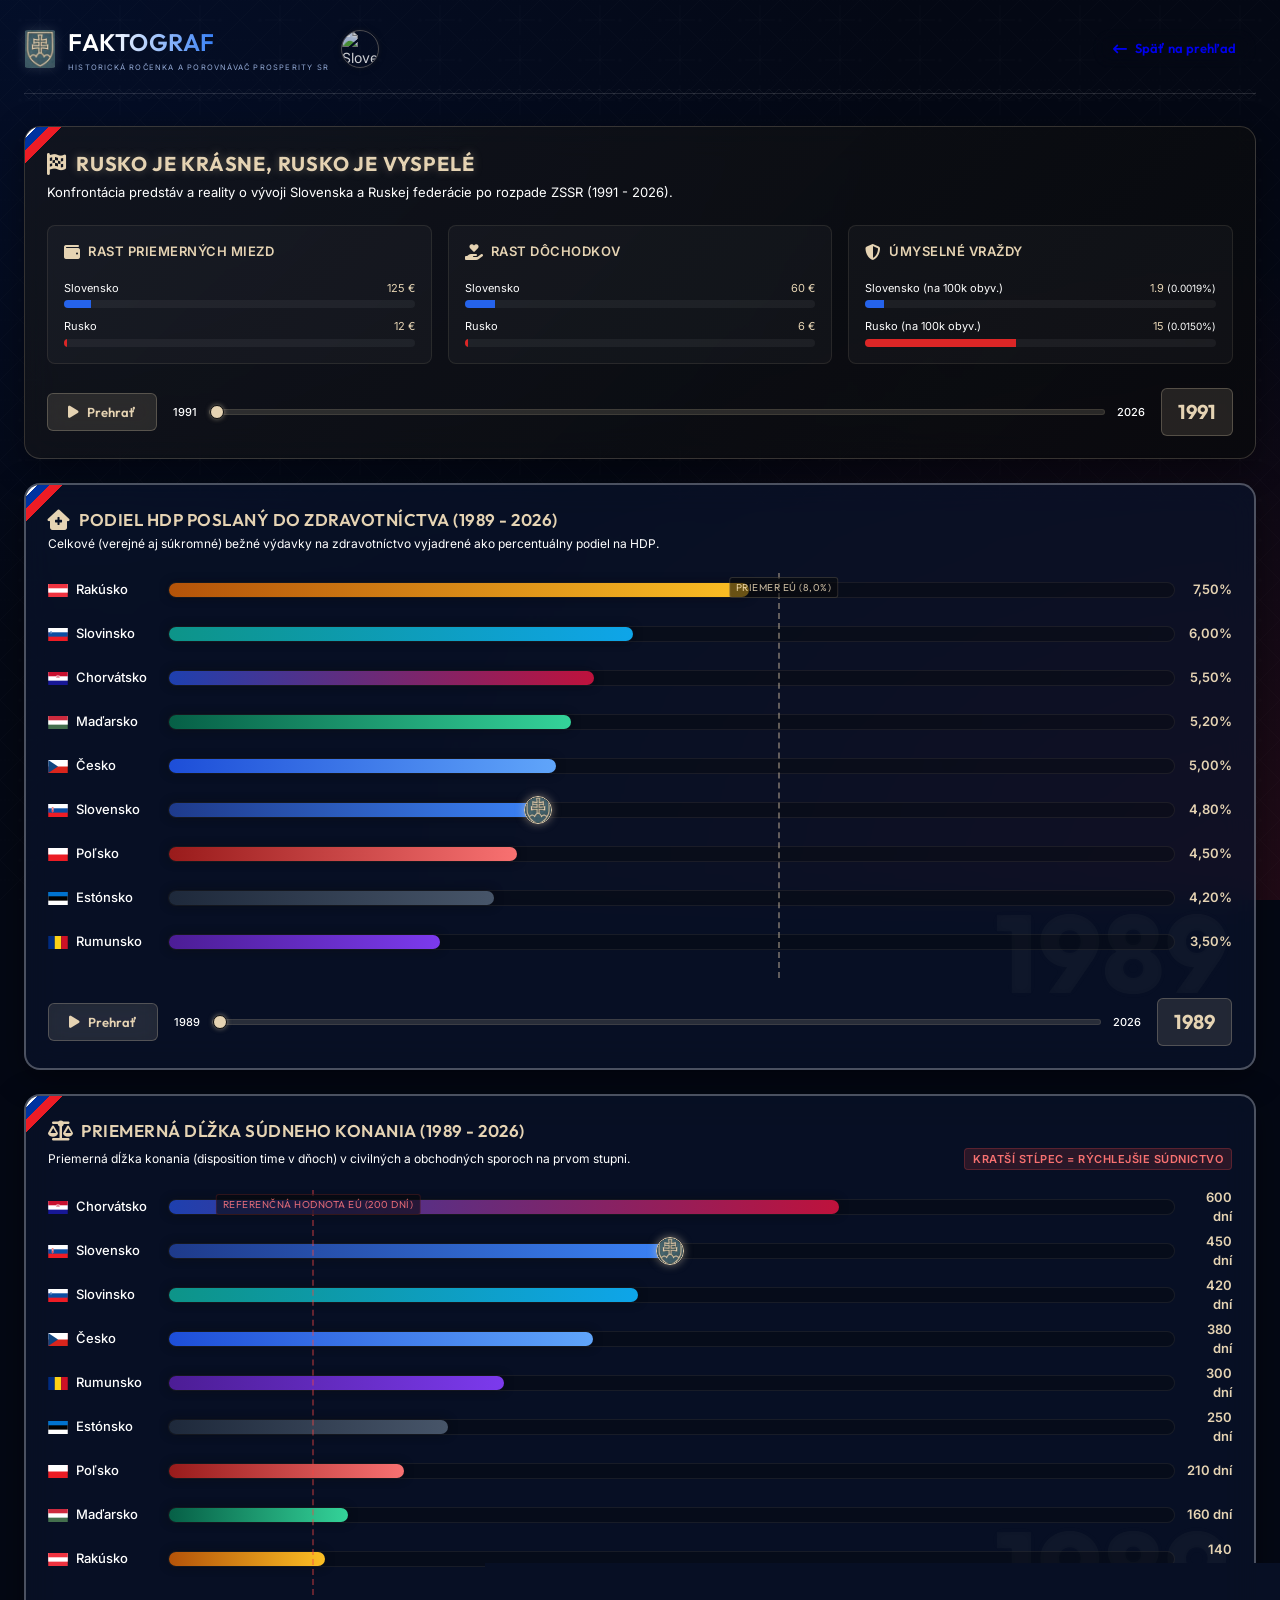
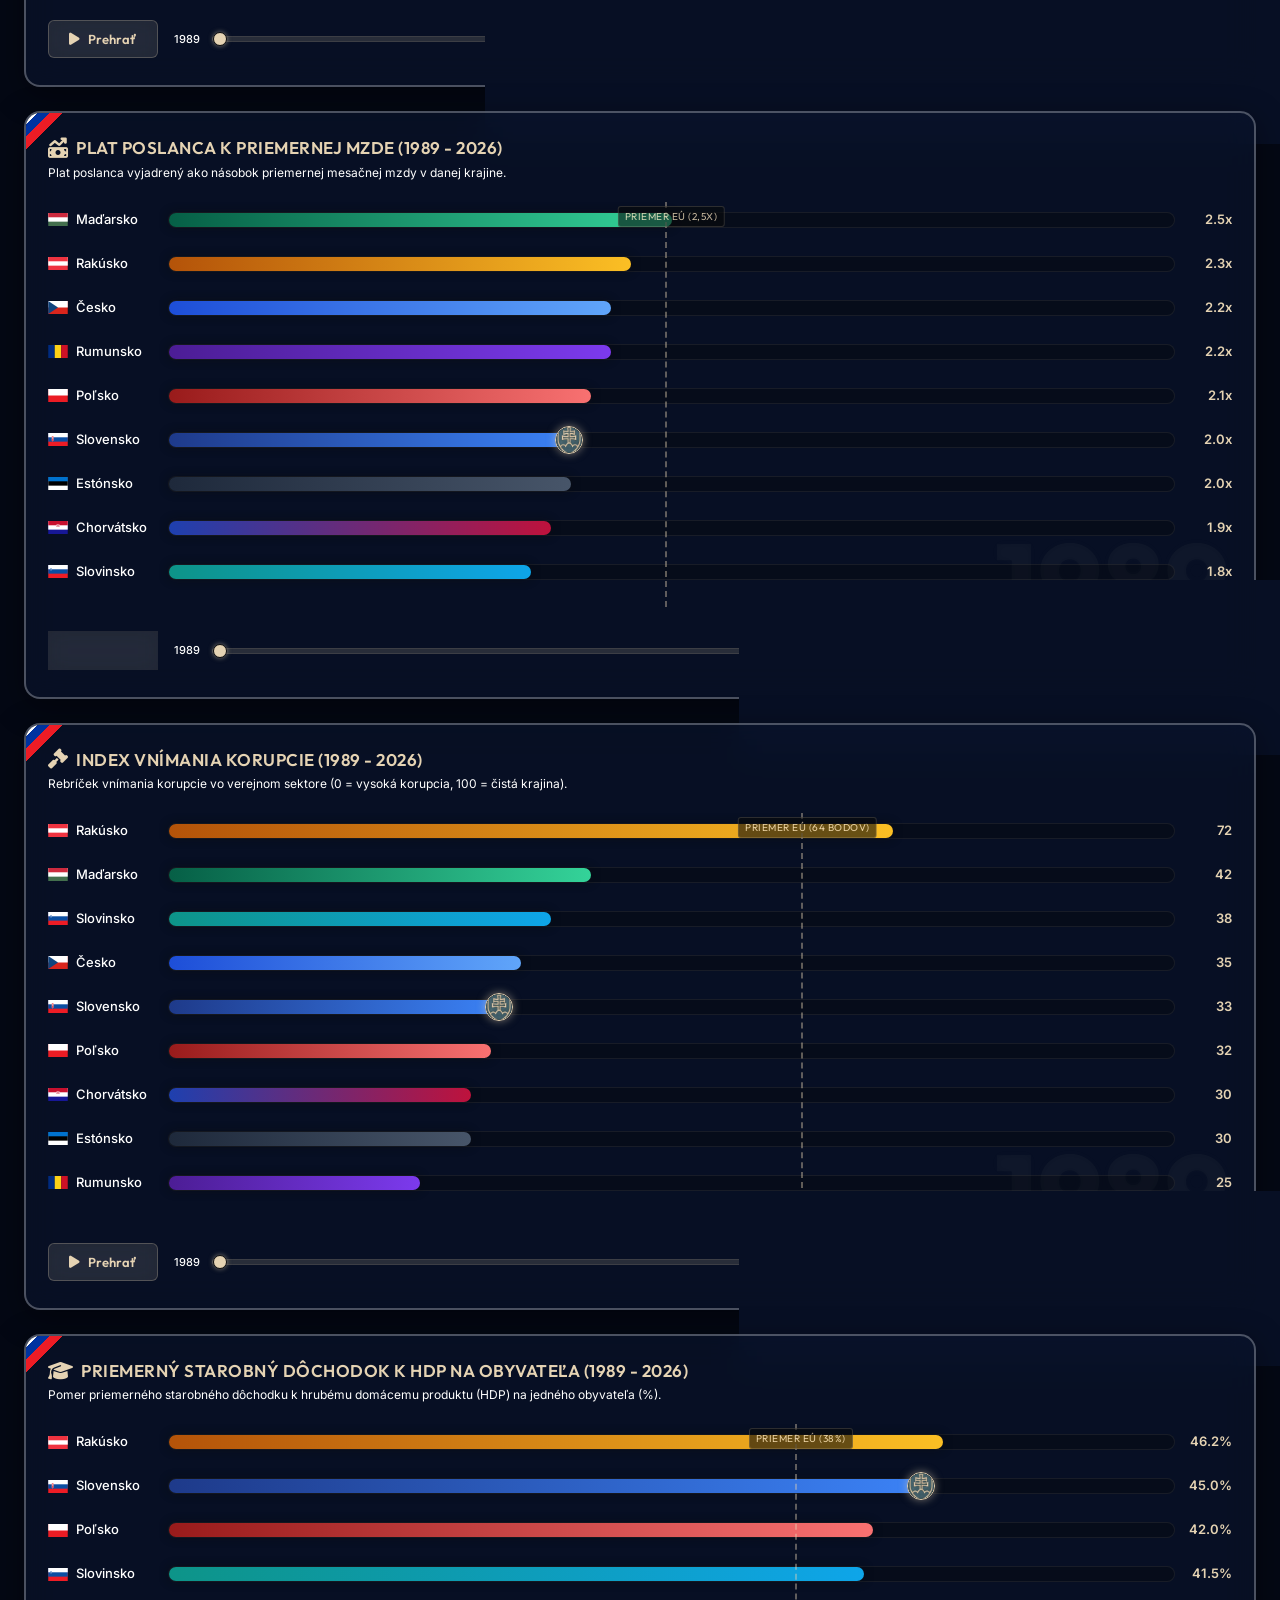
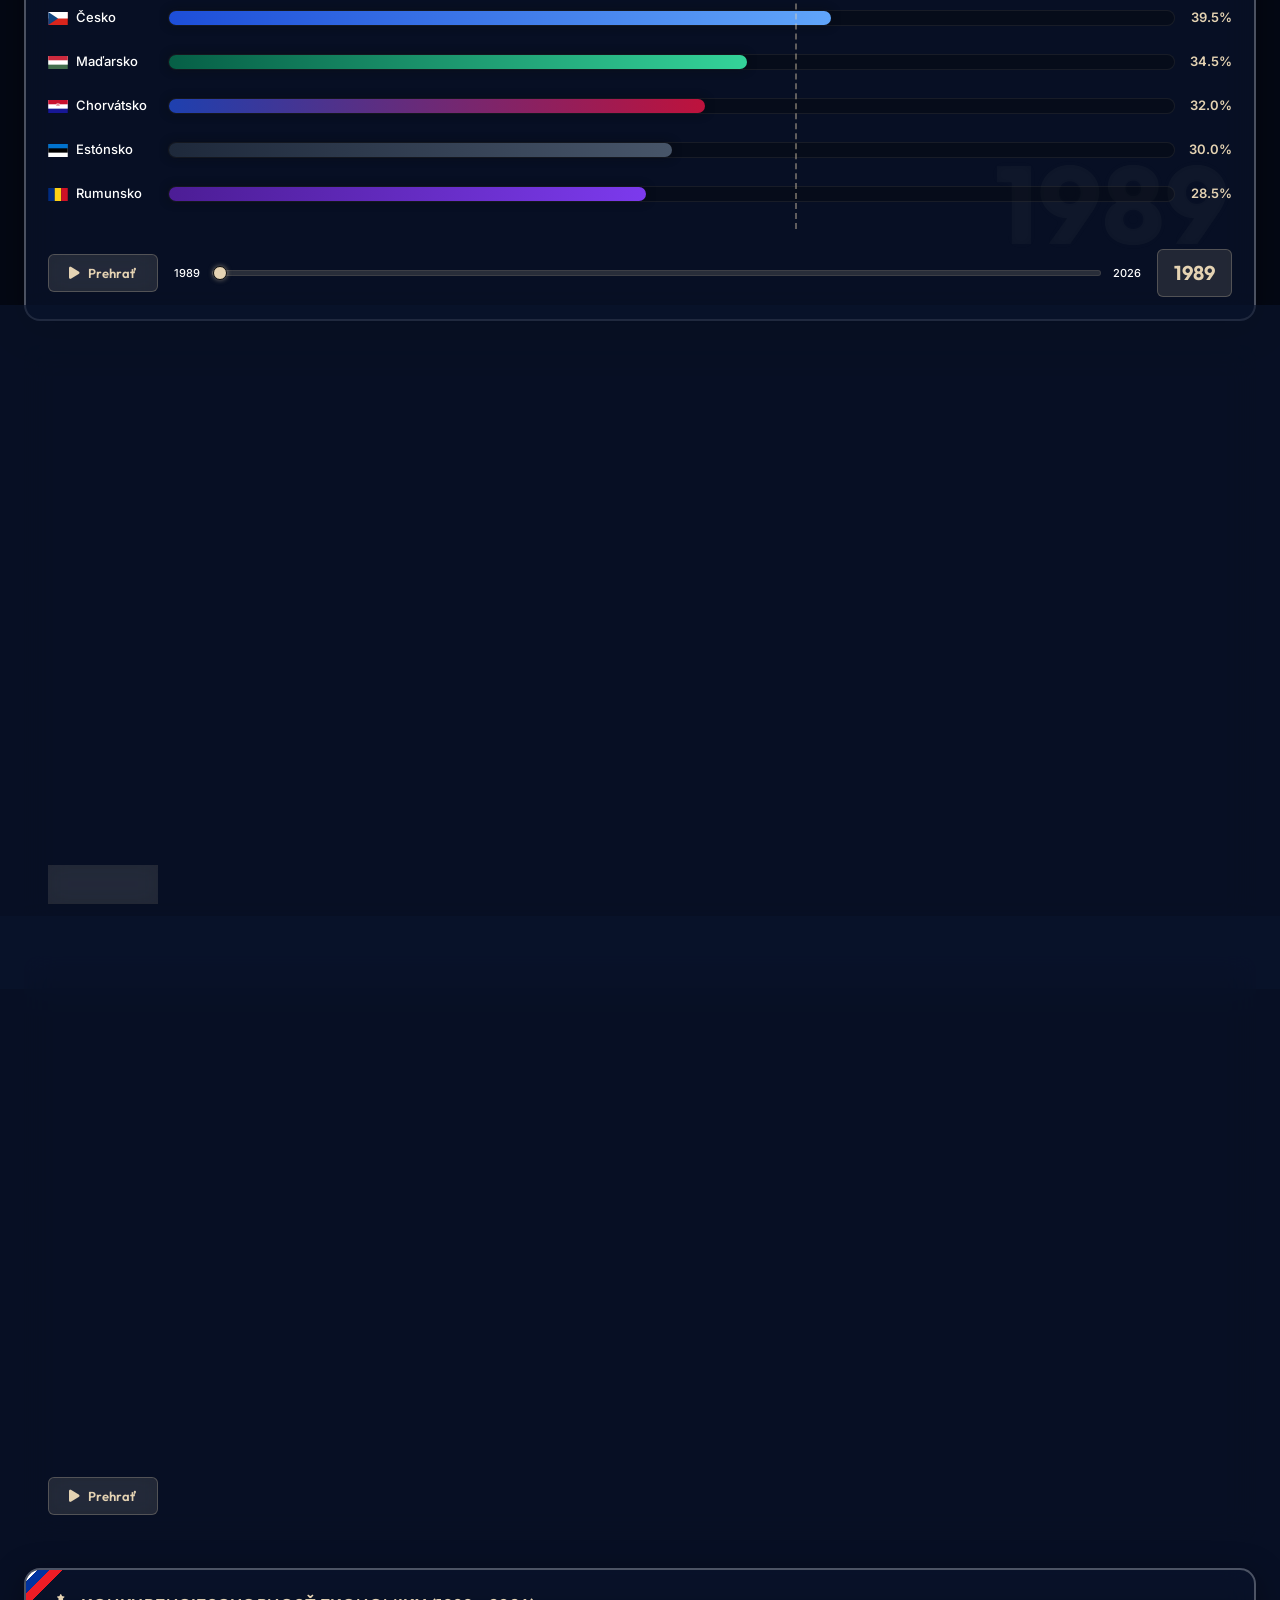
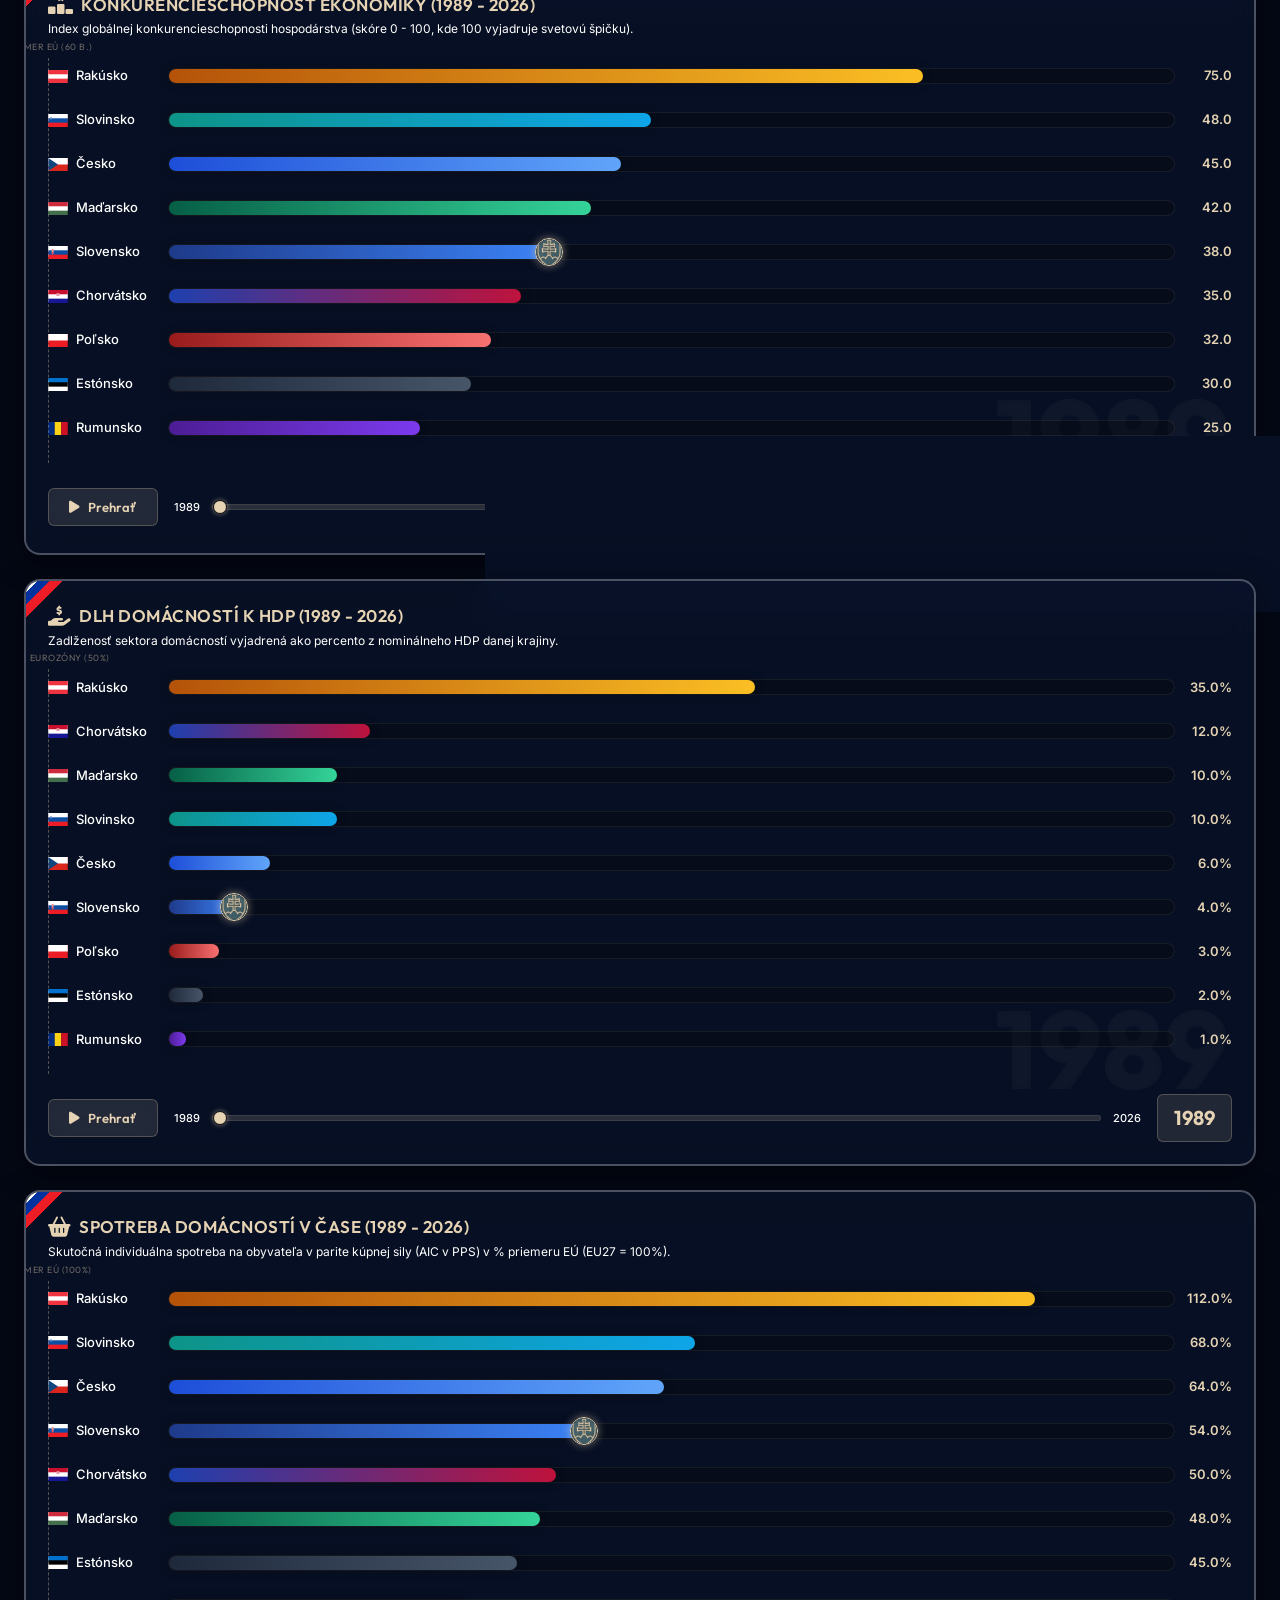
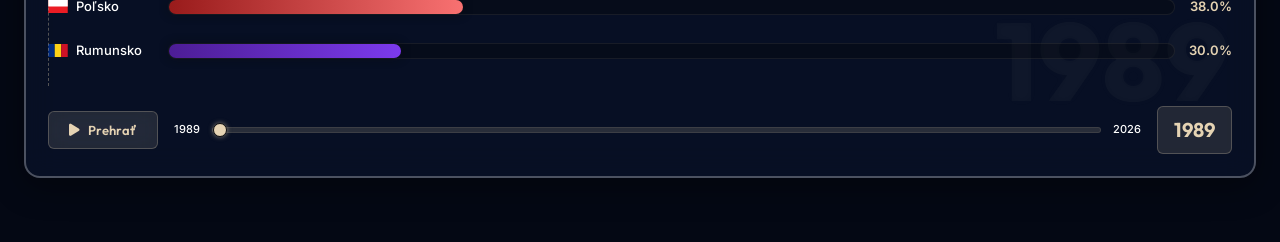
==== commit bda39116: "Add files via upload" ====
--- a/frontend/charts.html
+++ b/frontend/charts.html
@@ -157,7 +157,102 @@
                 </div>
             </div>
 
-            <!-- 1. MP Salary to Average Wage Chart Card -->
+            <!-- 1. Health Expenditure GDP Share Chart Card -->
+            <div class="card card-glass tricolor-decor bar-chart-race-panel" style="display: flex; flex-direction: column; padding: 22px; position: relative; box-sizing: border-box; overflow: hidden; width: 100%;">
+                <!-- Giant Year Watermark background -->
+                <div id="health-year-watermark" class="race-year-watermark">1989</div>
+                
+                <div class="race-header" style="display: flex; flex-direction: column; gap: 4px; margin-bottom: 20px; z-index: 2;">
+                    <div style="display: flex; align-items: center; gap: 8px;">
+                        <i class="fa-solid fa-house-medical text-beige" style="font-size: 20px;"></i>
+                        <h4 style="margin: 0; font-family: 'Outfit', sans-serif; font-size: 17px; color: var(--color-beige); font-weight: 600; text-transform: uppercase; letter-spacing: 0.5px;">Podiel HDP poslaný do zdravotníctva (1989 - 2026)</h4>
+                    </div>
+                    <p style="margin: 0; font-size: 12px; color: var(--color-silver); line-height: 1.4;">
+                        Celkové (verejné aj súkromné) bežné výdavky na zdravotníctvo vyjadrené ako percentuálny podiel na HDP.
+                    </p>
+                </div>
+
+                <!-- Race Arena -->
+                <div class="bar-race-arena" style="position: relative; height: 405px; margin-bottom: 20px; width: 100%; z-index: 2;">
+                    <!-- Vertical dotted reference line for EU average (8.0%) -->
+                    <div class="bar-health-eu-line-wrapper">
+                        <div class="bar-race-eu-line"></div>
+                        <span class="bar-race-eu-label">Priemer EÚ (8,0%)</span>
+                    </div>
+                    
+                    <!-- Dynamic bars will be rendered here by health_race.js -->
+                    <div id="bar-health-container" class="bar-race-container" style="position: relative; width: 100%; height: 100%;">
+                        <!-- Populated by health_race.js -->
+                    </div>
+                </div>
+
+                <!-- Controls bar -->
+                <div class="bar-race-controls-row" style="display: flex; align-items: center; gap: 16px; width: 100%; justify-content: space-between; flex-wrap: wrap; z-index: 2; box-sizing: border-box;">
+                    <button id="btn-health-play" class="btn-interactive btn-race-play" title="Spustiť porovnanie" style="display: flex; align-items: center; justify-content: center; gap: 8px; padding: 10px 20px; border-radius: 6px; font-weight: 600; min-width: 110px;">
+                        <i id="health-play-icon" class="fa-solid fa-play"></i> <span>Prehrať</span>
+                    </button>
+                    <div class="slider-wrapper" style="flex: 1 1 200px; display: flex; align-items: center; gap: 12px; box-sizing: border-box;">
+                        <span style="font-size: 11px; color: var(--color-silver); font-weight: 500;">1989</span>
+                        <input type="range" id="health-year-slider" class="race-year-slider" style="flex: 1; height: 6px; border-radius: 3px; outline: none; cursor: pointer;">
+                        <span style="font-size: 11px; color: var(--color-silver); font-weight: 500;">2026</span>
+                    </div>
+                    <div class="year-badge" style="background: rgba(229, 211, 179, 0.12); border: 1px solid rgba(229, 211, 179, 0.25); padding: 8px 16px; border-radius: 6px; display: flex; align-items: center; justify-content: center; min-width: 70px;">
+                        <span id="health-year-label" class="text-beige" style="font-size: 20px; font-weight: 700; font-family: 'Outfit', sans-serif;">1989</span>
+                    </div>
+                </div>
+            </div>
+
+            <!-- 1. Court Proceeding Duration Chart Card -->
+            <div class="card card-glass tricolor-decor bar-chart-race-panel" style="display: flex; flex-direction: column; padding: 22px; position: relative; box-sizing: border-box; overflow: hidden; width: 100%;">
+                <!-- Giant Year Watermark background -->
+                <div id="court-year-watermark" class="race-year-watermark">1989</div>
+                
+                <div class="race-header" style="display: flex; flex-direction: column; gap: 4px; margin-bottom: 20px; z-index: 2;">
+                    <div style="display: flex; align-items: center; gap: 8px;">
+                        <i class="fa-solid fa-scale-balanced text-beige" style="font-size: 20px;"></i>
+                        <h4 style="margin: 0; font-family: 'Outfit', sans-serif; font-size: 17px; color: var(--color-beige); font-weight: 600; text-transform: uppercase; letter-spacing: 0.5px;">Priemerná dĺžka súdneho konania (1989 - 2026)</h4>
+                    </div>
+                    <div style="display: flex; justify-content: space-between; align-items: center; flex-wrap: wrap; gap: 8px;">
+                        <p style="margin: 0; font-size: 12px; color: var(--color-silver); line-height: 1.4;">
+                            Priemerná dĺžka konania (disposition time v dňoch) v civilných a obchodných sporoch na prvom stupni.
+                        </p>
+                        <span style="font-size: 11px; background: rgba(239, 68, 68, 0.15); color: #f87171; border: 1px solid rgba(239, 68, 68, 0.25); padding: 2px 8px; border-radius: 4px; font-weight: 600; text-transform: uppercase; letter-spacing: 0.5px;">
+                            Kratší stĺpec = Rýchlejšie súdnictvo
+                        </span>
+                    </div>
+                </div>
+
+                <!-- Race Arena -->
+                <div class="bar-race-arena" style="position: relative; height: 405px; margin-bottom: 20px; width: 100%; z-index: 2;">
+                    <!-- Vertical dotted reference line for EU average (200 dni) -->
+                    <div class="bar-court-eu-line-wrapper">
+                        <div class="bar-race-eu-line"></div>
+                        <span class="bar-race-eu-label">Referenčná hodnota EÚ (200 dní)</span>
+                    </div>
+                    
+                    <!-- Dynamic bars will be rendered here by court_race.js -->
+                    <div id="bar-court-container" class="bar-race-container" style="position: relative; width: 100%; height: 100%;">
+                        <!-- Populated by court_race.js -->
+                    </div>
+                </div>
+
+                <!-- Controls bar -->
+                <div class="bar-race-controls-row" style="display: flex; align-items: center; gap: 16px; width: 100%; justify-content: space-between; flex-wrap: wrap; z-index: 2; box-sizing: border-box;">
+                    <button id="btn-court-play" class="btn-interactive btn-race-play" title="Spustiť porovnanie" style="display: flex; align-items: center; justify-content: center; gap: 8px; padding: 10px 20px; border-radius: 6px; font-weight: 600; min-width: 110px;">
+                        <i id="court-play-icon" class="fa-solid fa-play"></i> <span>Prehrať</span>
+                    </button>
+                    <div class="slider-wrapper" style="flex: 1 1 200px; display: flex; align-items: center; gap: 12px; box-sizing: border-box;">
+                        <span style="font-size: 11px; color: var(--color-silver); font-weight: 500;">1989</span>
+                        <input type="range" id="court-year-slider" class="race-year-slider" style="flex: 1; height: 6px; border-radius: 3px; outline: none; cursor: pointer;">
+                        <span style="font-size: 11px; color: var(--color-silver); font-weight: 500;">2026</span>
+                    </div>
+                    <div class="year-badge" style="background: rgba(229, 211, 179, 0.12); border: 1px solid rgba(229, 211, 179, 0.25); padding: 8px 16px; border-radius: 6px; display: flex; align-items: center; justify-content: center; min-width: 70px;">
+                        <span id="court-year-label" class="text-beige" style="font-size: 20px; font-weight: 700; font-family: 'Outfit', sans-serif;">1989</span>
+                    </div>
+                </div>
+            </div>
+
+            <!-- 2. MP Salary to Average Wage Chart Card -->
             <div class="card card-glass tricolor-decor bar-chart-race-panel" style="display: flex; flex-direction: column; padding: 22px; position: relative; box-sizing: border-box; overflow: hidden; width: 100%;">
                 <!-- Giant Year Watermark background -->
                 <div id="salary-year-watermark" class="race-year-watermark">1989</div>
@@ -515,14 +610,16 @@
     </div>
 
     <!-- Script Controllers -->
-    <script src="russia_comparison.js?v=2.9.0"></script>
-    <script src="salary_race.js?v=2.9.0"></script>
-    <script src="corruption_race.js?v=2.9.0"></script>
-    <script src="pension_race.js?v=2.9.0"></script>
-    <script src="pop_race.js?v=2.9.0"></script>
-    <script src="life_race.js?v=2.9.0"></script>
-    <script src="comp_race.js?v=2.9.0"></script>
-    <script src="debt_race.js?v=2.9.0"></script>
-    <script src="race.js?v=2.9.0"></script>
+    <script src="russia_comparison.js?v=3.1.0"></script>
+    <script src="health_race.js?v=3.1.0"></script>
+    <script src="court_race.js?v=3.1.0"></script>
+    <script src="salary_race.js?v=3.1.0"></script>
+    <script src="corruption_race.js?v=3.1.0"></script>
+    <script src="pension_race.js?v=3.1.0"></script>
+    <script src="pop_race.js?v=3.1.0"></script>
+    <script src="life_race.js?v=3.1.0"></script>
+    <script src="comp_race.js?v=3.1.0"></script>
+    <script src="debt_race.js?v=3.1.0"></script>
+    <script src="race.js?v=3.1.0"></script>
 </body>
 </html>
--- a/frontend/style.css
+++ b/frontend/style.css
@@ -5597,3 +5597,85 @@
     box-shadow: 0 4px 15px rgba(229, 211, 179, 0.08);
     background: rgba(255, 255, 255, 0.05) !important;
 }
+
+/* Court Proceeding Duration Chart Race Styles */
+.bar-court-row {
+    position: absolute;
+    left: 0;
+    right: 0;
+    height: 34px;
+    display: flex;
+    align-items: center;
+    transition: transform 0.4s cubic-bezier(0.25, 0.8, 0.25, 1);
+}
+.bar-court-eu-line-wrapper {
+    position: absolute;
+    left: 22.22%; /* 200 / 900 */
+    top: 0;
+    bottom: 0;
+    width: 2px;
+    z-index: 1;
+    pointer-events: none;
+}
+.bar-court-eu-line-wrapper .bar-race-eu-line {
+    position: absolute;
+    left: 50%;
+    top: 0;
+    bottom: 0;
+    width: 2px;
+    border-left: 2px dashed rgba(239, 68, 68, 0.4);
+}
+.bar-court-eu-line-wrapper .bar-race-eu-label {
+    position: absolute;
+    left: calc(50% + 6px);
+    top: 4px;
+    font-size: 10px;
+    color: #f87171;
+    opacity: 0.85;
+    white-space: nowrap;
+    background: rgba(9, 10, 12, 0.75);
+    padding: 2px 6px;
+    border-radius: 3px;
+    border: 1px solid rgba(239, 68, 68, 0.2);
+}
+
+/* Health Expenditure GDP Share Chart Race Styles */
+.bar-health-row {
+    position: absolute;
+    left: 0;
+    right: 0;
+    height: 34px;
+    display: flex;
+    align-items: center;
+    transition: transform 0.4s cubic-bezier(0.25, 0.8, 0.25, 1);
+}
+.bar-health-eu-line-wrapper {
+    position: absolute;
+    left: 61.54%; /* 8.0 / 13.0 */
+    top: 0;
+    bottom: 0;
+    width: 2px;
+    z-index: 1;
+    pointer-events: none;
+}
+.bar-health-eu-line-wrapper .bar-race-eu-line {
+    position: absolute;
+    left: 50%;
+    top: 0;
+    bottom: 0;
+    width: 2px;
+    border-left: 2px dashed rgba(229, 211, 179, 0.4);
+}
+.bar-health-eu-line-wrapper .bar-race-eu-label {
+    position: absolute;
+    left: calc(50% + 6px);
+    top: 4px;
+    font-size: 10px;
+    color: var(--color-beige);
+    opacity: 0.85;
+    white-space: nowrap;
+    background: rgba(9, 10, 12, 0.7);
+    padding: 2px 6px;
+    border-radius: 3px;
+    border: 1px solid rgba(229, 211, 179, 0.2);
+}
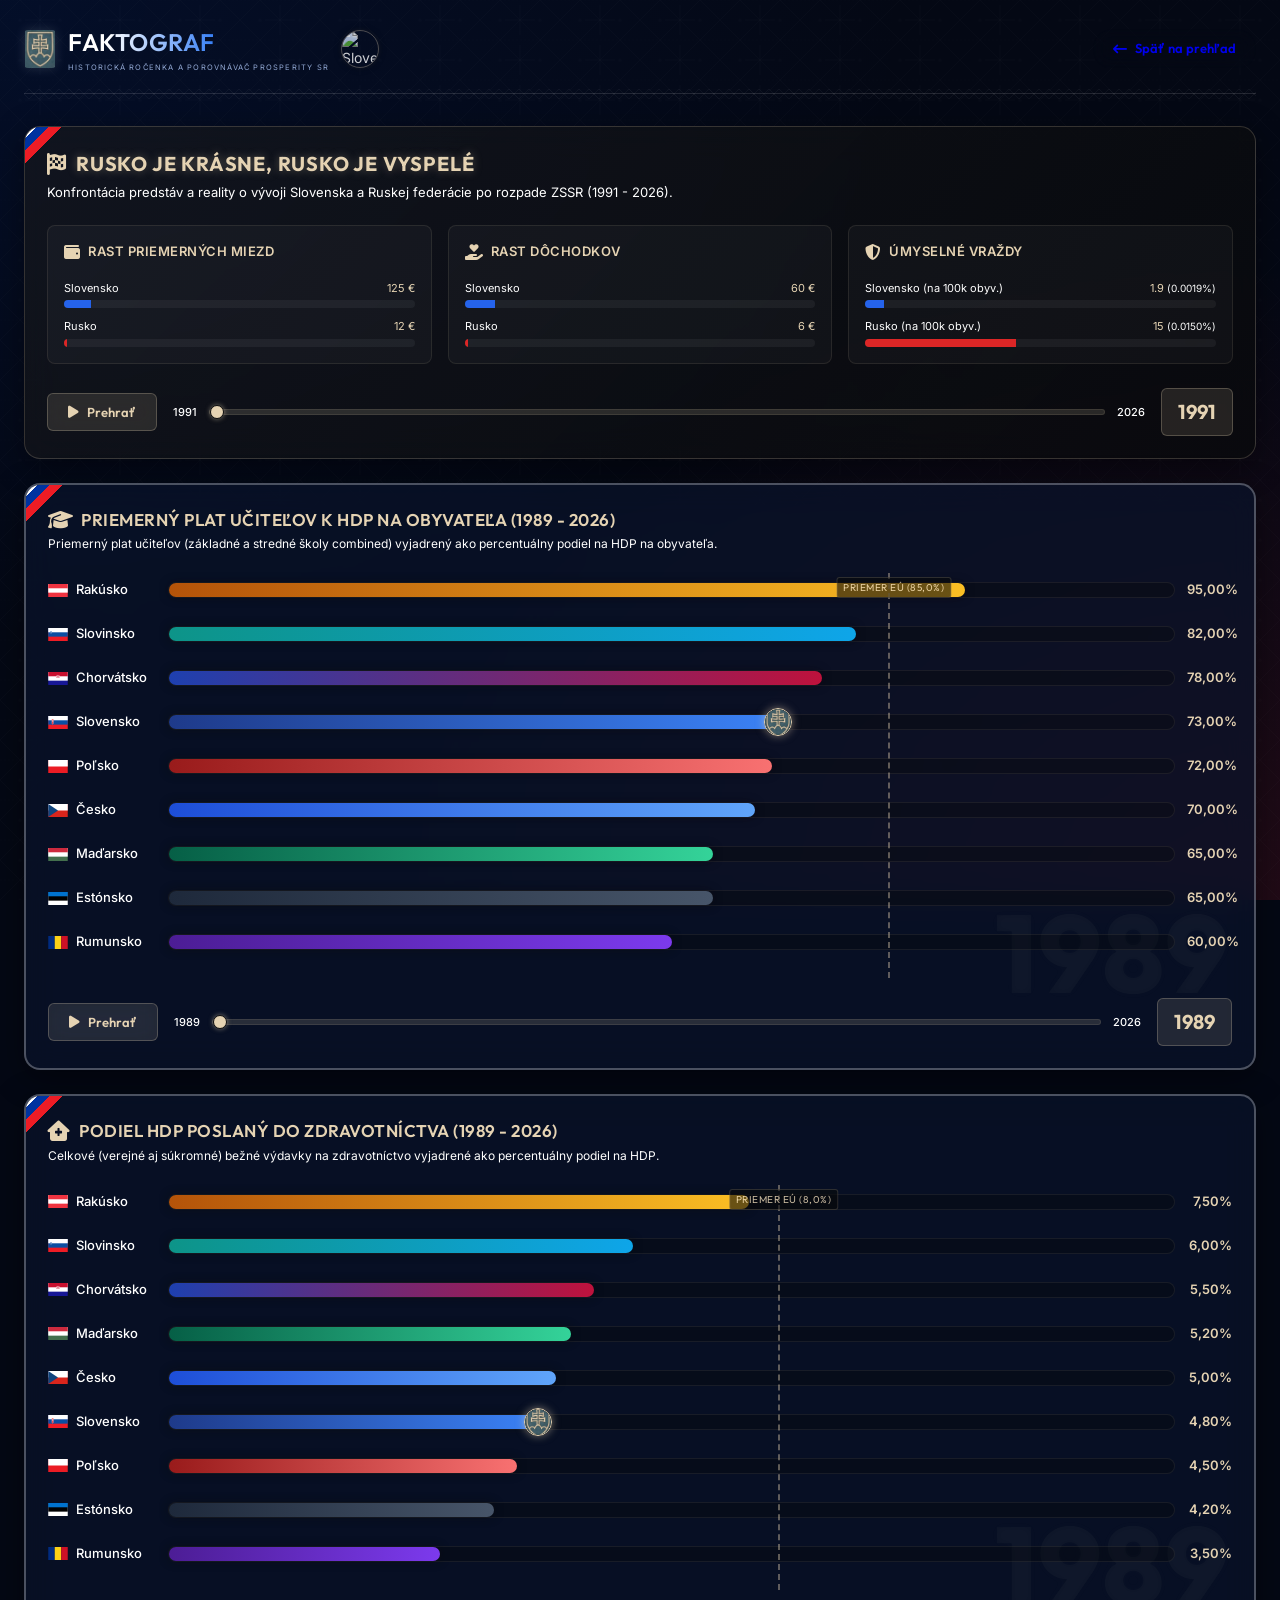
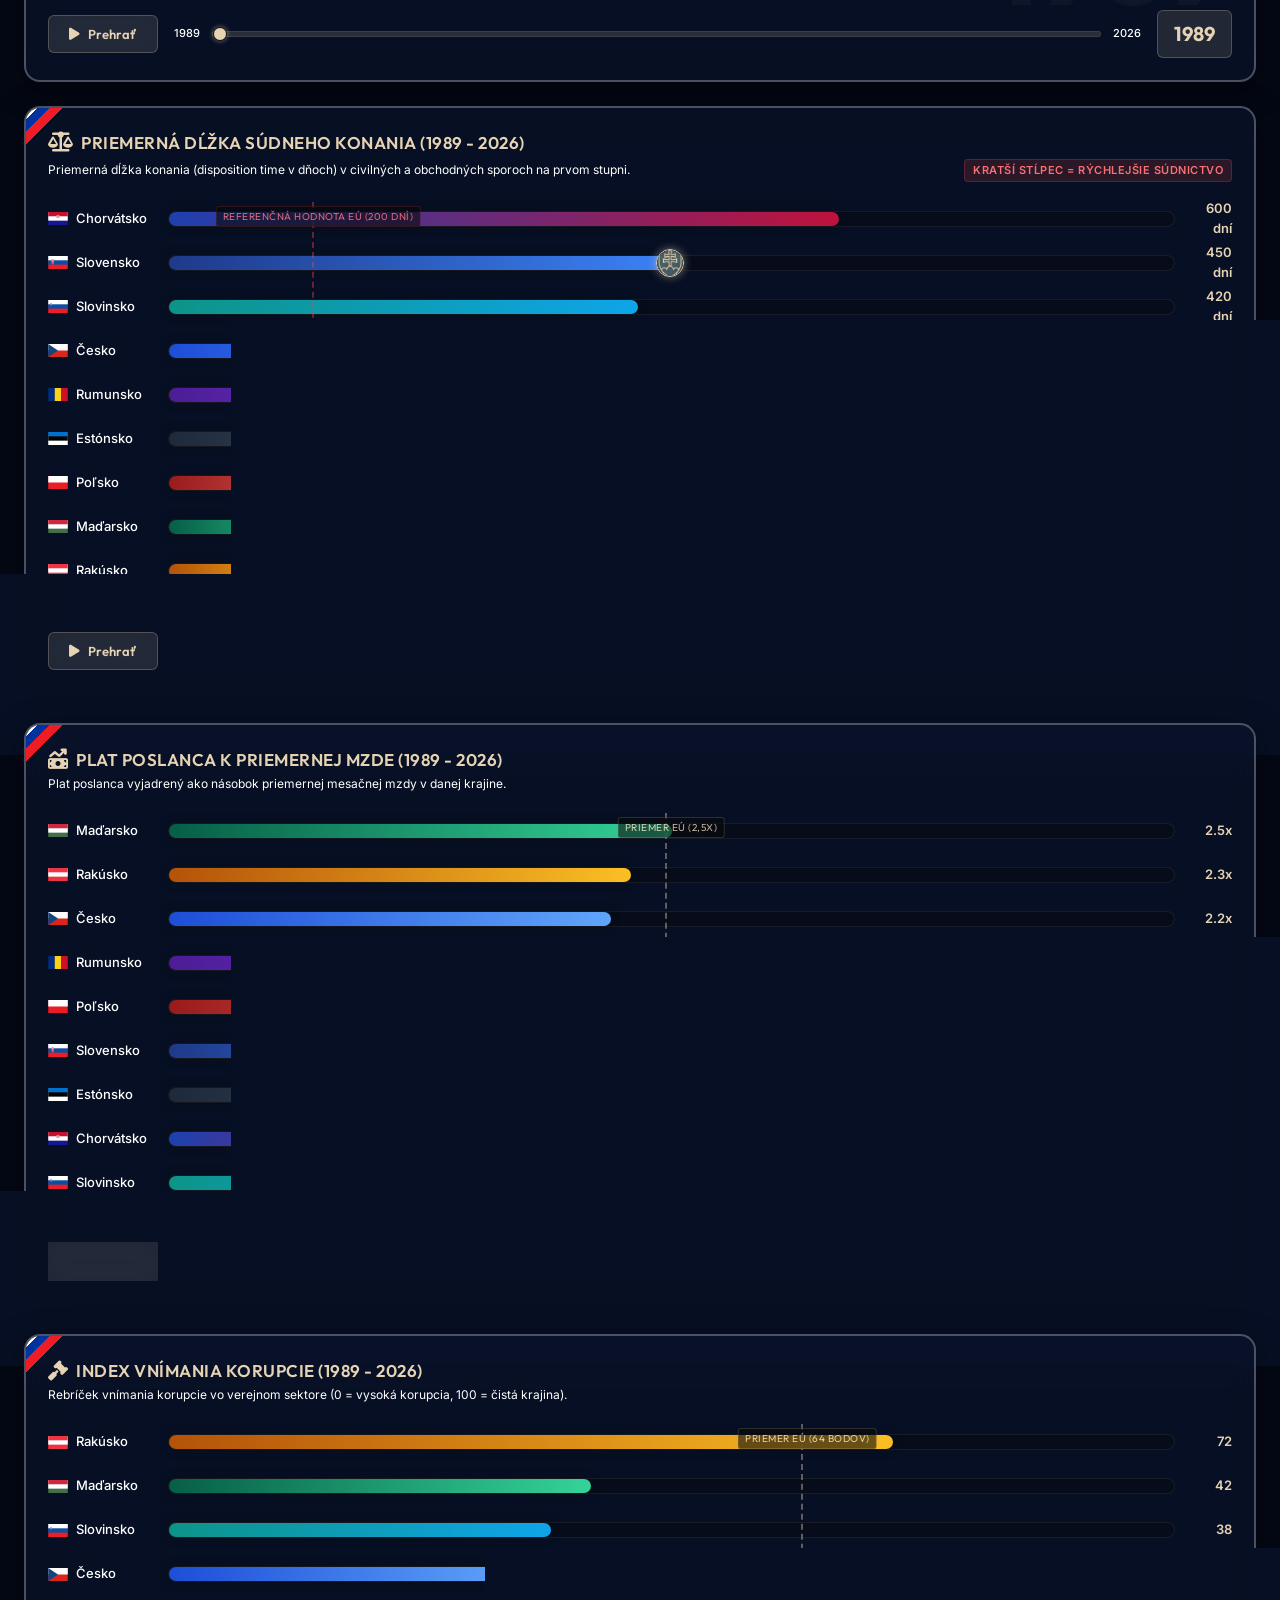
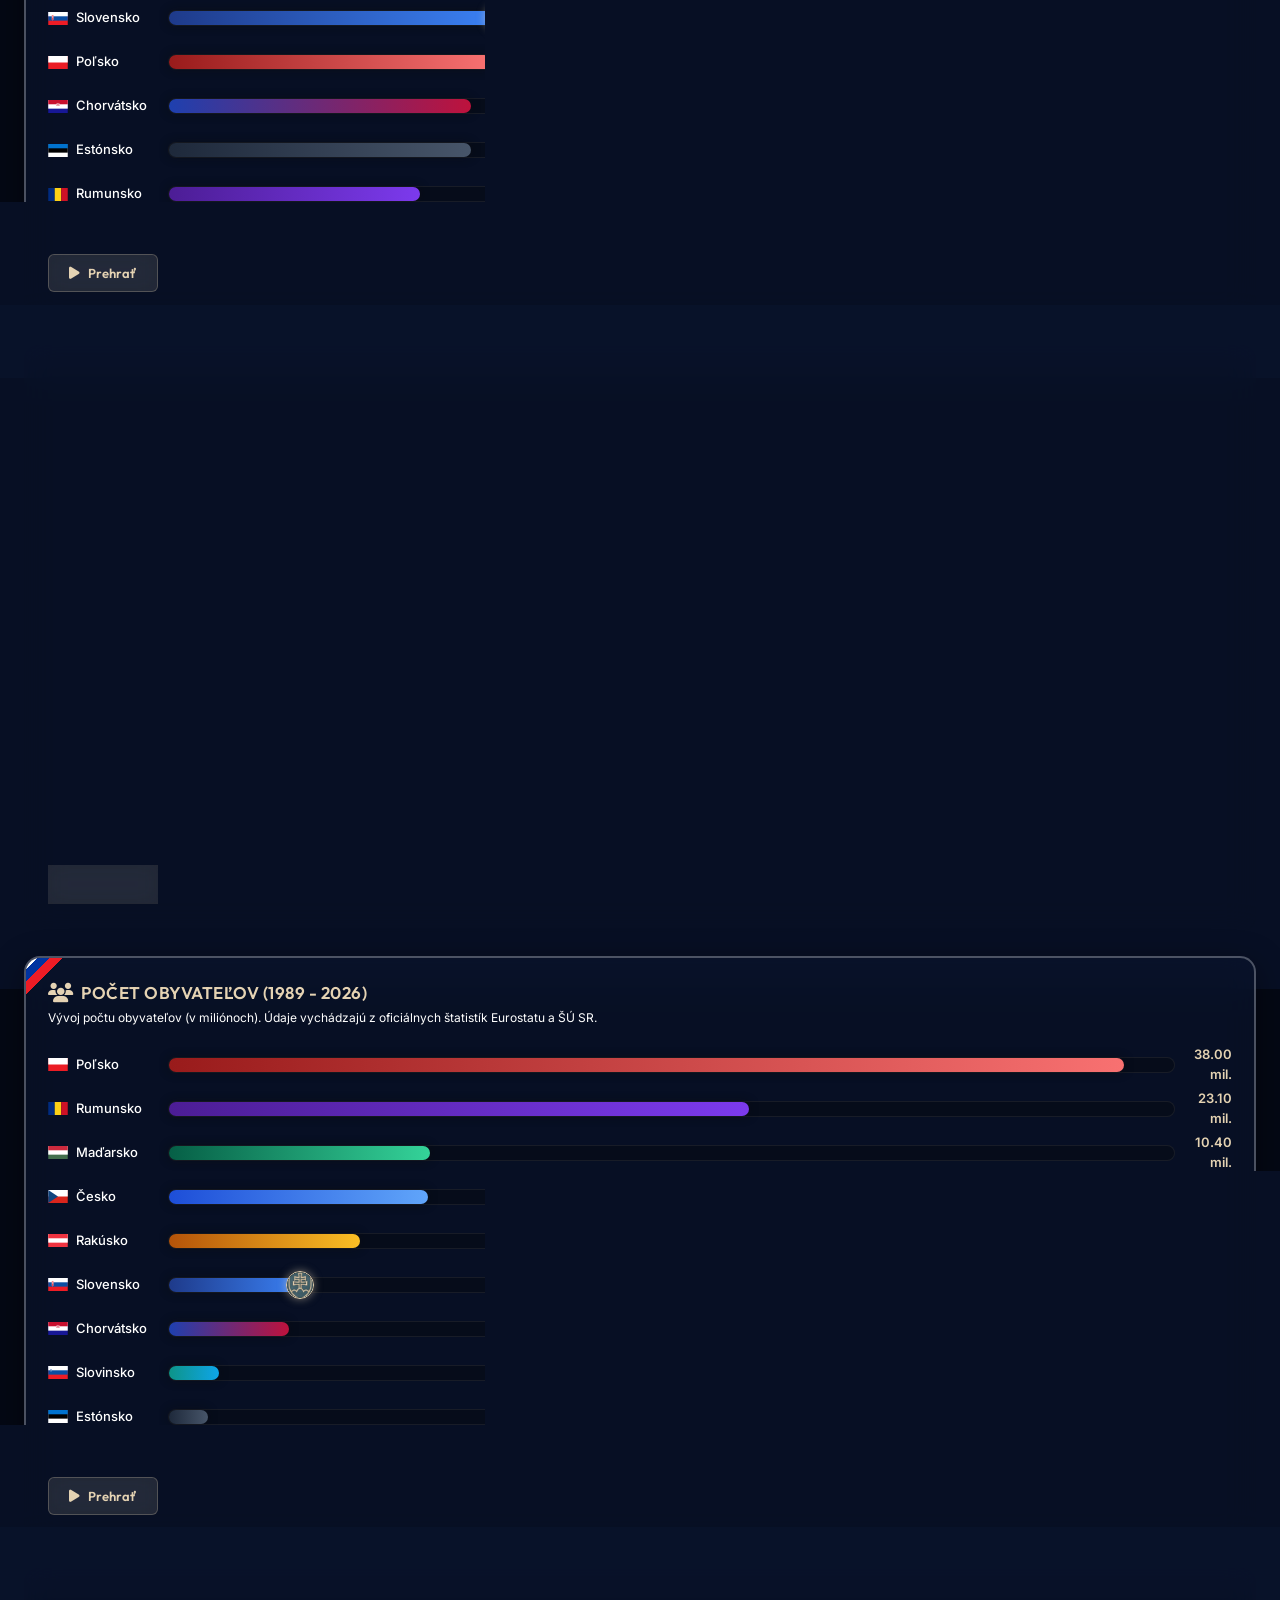
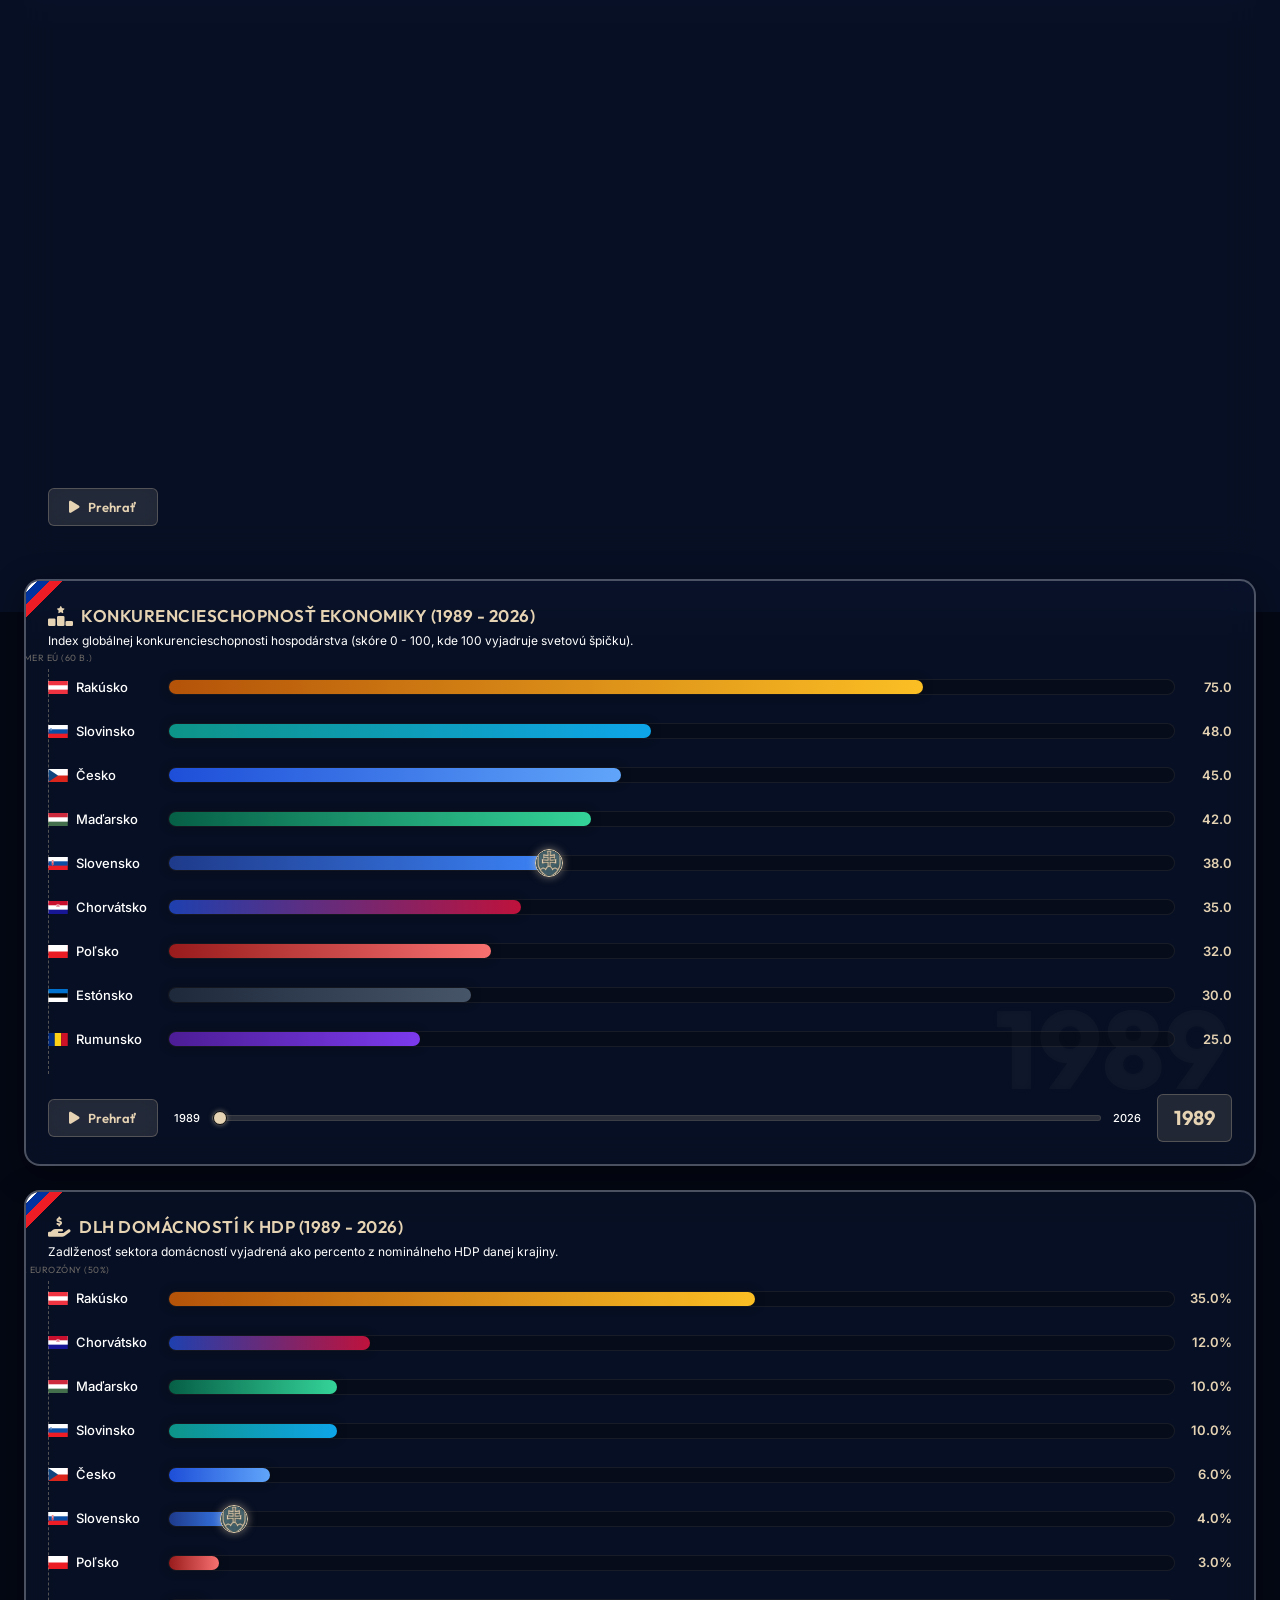
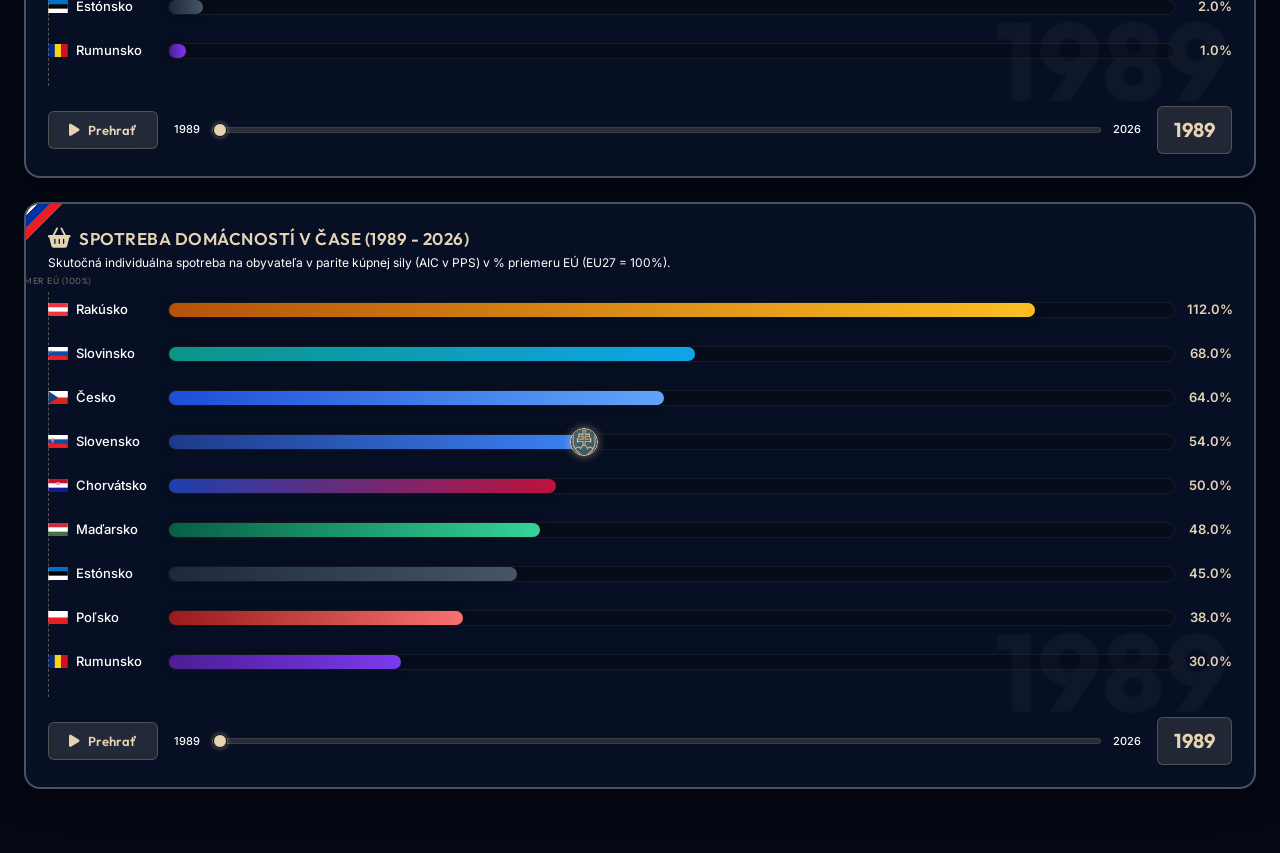
==== commit 80b69300: "Add files via upload" ====
--- a/frontend/charts.html
+++ b/frontend/charts.html
@@ -157,6 +157,51 @@
                 </div>
             </div>
 
+            <!-- 1. Teacher Salary relative to GDP per capita Chart Card -->
+            <div class="card card-glass tricolor-decor bar-chart-race-panel" style="display: flex; flex-direction: column; padding: 22px; position: relative; box-sizing: border-box; overflow: hidden; width: 100%;">
+                <!-- Giant Year Watermark background -->
+                <div id="teacher-year-watermark" class="race-year-watermark">1989</div>
+                
+                <div class="race-header" style="display: flex; flex-direction: column; gap: 4px; margin-bottom: 20px; z-index: 2;">
+                    <div style="display: flex; align-items: center; gap: 8px;">
+                        <i class="fa-solid fa-graduation-cap text-beige" style="font-size: 20px;"></i>
+                        <h4 style="margin: 0; font-family: 'Outfit', sans-serif; font-size: 17px; color: var(--color-beige); font-weight: 600; text-transform: uppercase; letter-spacing: 0.5px;">Priemerný plat učiteľov k HDP na obyvateľa (1989 - 2026)</h4>
+                    </div>
+                    <p style="margin: 0; font-size: 12px; color: var(--color-silver); line-height: 1.4;">
+                        Priemerný plat učiteľov (základné a stredné školy combined) vyjadrený ako percentuálny podiel na HDP na obyvateľa.
+                    </p>
+                </div>
+
+                <!-- Race Arena -->
+                <div class="bar-race-arena" style="position: relative; height: 405px; margin-bottom: 20px; width: 100%; z-index: 2;">
+                    <!-- Vertical dotted reference line for EU average (85.0%) -->
+                    <div class="bar-teacher-eu-line-wrapper">
+                        <div class="bar-race-eu-line"></div>
+                        <span class="bar-race-eu-label">Priemer EÚ (85,0%)</span>
+                    </div>
+                    
+                    <!-- Dynamic bars will be rendered here by teacher_race.js -->
+                    <div id="bar-teacher-container" class="bar-race-container" style="position: relative; width: 100%; height: 100%;">
+                        <!-- Populated by teacher_race.js -->
+                    </div>
+                </div>
+
+                <!-- Controls bar -->
+                <div class="bar-race-controls-row" style="display: flex; align-items: center; gap: 16px; width: 100%; justify-content: space-between; flex-wrap: wrap; z-index: 2; box-sizing: border-box;">
+                    <button id="btn-teacher-play" class="btn-interactive btn-race-play" title="Spustiť porovnanie" style="display: flex; align-items: center; justify-content: center; gap: 8px; padding: 10px 20px; border-radius: 6px; font-weight: 600; min-width: 110px;">
+                        <i id="teacher-play-icon" class="fa-solid fa-play"></i> <span>Prehrať</span>
+                    </button>
+                    <div class="slider-wrapper" style="flex: 1 1 200px; display: flex; align-items: center; gap: 12px; box-sizing: border-box;">
+                        <span style="font-size: 11px; color: var(--color-silver); font-weight: 500;">1989</span>
+                        <input type="range" id="teacher-year-slider" class="race-year-slider" style="flex: 1; height: 6px; border-radius: 3px; outline: none; cursor: pointer;">
+                        <span style="font-size: 11px; color: var(--color-silver); font-weight: 500;">2026</span>
+                    </div>
+                    <div class="year-badge" style="background: rgba(229, 211, 179, 0.12); border: 1px solid rgba(229, 211, 179, 0.25); padding: 8px 16px; border-radius: 6px; display: flex; align-items: center; justify-content: center; min-width: 70px;">
+                        <span id="teacher-year-label" class="text-beige" style="font-size: 20px; font-weight: 700; font-family: 'Outfit', sans-serif;">1989</span>
+                    </div>
+                </div>
+            </div>
+
             <!-- 1. Health Expenditure GDP Share Chart Card -->
             <div class="card card-glass tricolor-decor bar-chart-race-panel" style="display: flex; flex-direction: column; padding: 22px; position: relative; box-sizing: border-box; overflow: hidden; width: 100%;">
                 <!-- Giant Year Watermark background -->
@@ -610,16 +655,17 @@
     </div>
 
     <!-- Script Controllers -->
-    <script src="russia_comparison.js?v=3.1.0"></script>
-    <script src="health_race.js?v=3.1.0"></script>
-    <script src="court_race.js?v=3.1.0"></script>
-    <script src="salary_race.js?v=3.1.0"></script>
-    <script src="corruption_race.js?v=3.1.0"></script>
-    <script src="pension_race.js?v=3.1.0"></script>
-    <script src="pop_race.js?v=3.1.0"></script>
-    <script src="life_race.js?v=3.1.0"></script>
-    <script src="comp_race.js?v=3.1.0"></script>
-    <script src="debt_race.js?v=3.1.0"></script>
-    <script src="race.js?v=3.1.0"></script>
+    <script src="russia_comparison.js?v=3.2.0"></script>
+    <script src="teacher_race.js?v=3.2.0"></script>
+    <script src="health_race.js?v=3.2.0"></script>
+    <script src="court_race.js?v=3.2.0"></script>
+    <script src="salary_race.js?v=3.2.0"></script>
+    <script src="corruption_race.js?v=3.2.0"></script>
+    <script src="pension_race.js?v=3.2.0"></script>
+    <script src="pop_race.js?v=3.2.0"></script>
+    <script src="life_race.js?v=3.2.0"></script>
+    <script src="comp_race.js?v=3.2.0"></script>
+    <script src="debt_race.js?v=3.2.0"></script>
+    <script src="race.js?v=3.2.0"></script>
 </body>
 </html>
--- a/frontend/style.css
+++ b/frontend/style.css
@@ -5679,3 +5679,44 @@
     border-radius: 3px;
     border: 1px solid rgba(229, 211, 179, 0.2);
 }
+
+/* Teacher Salary relative to GDP per capita Chart Race Styles */
+.bar-teacher-row {
+    position: absolute;
+    left: 0;
+    right: 0;
+    height: 34px;
+    display: flex;
+    align-items: center;
+    transition: transform 0.4s cubic-bezier(0.25, 0.8, 0.25, 1);
+}
+.bar-teacher-eu-line-wrapper {
+    position: absolute;
+    left: 70.83%; /* 85.0 / 120.0 */
+    top: 0;
+    bottom: 0;
+    width: 2px;
+    z-index: 1;
+    pointer-events: none;
+}
+.bar-teacher-eu-line-wrapper .bar-race-eu-line {
+    position: absolute;
+    left: 50%;
+    top: 0;
+    bottom: 0;
+    width: 2px;
+    border-left: 2px dashed rgba(229, 211, 179, 0.4);
+}
+.bar-teacher-eu-line-wrapper .bar-race-eu-label {
+    position: absolute;
+    left: calc(50% + 6px);
+    top: 4px;
+    font-size: 10px;
+    color: var(--color-beige);
+    opacity: 0.85;
+    white-space: nowrap;
+    background: rgba(9, 10, 12, 0.7);
+    padding: 2px 6px;
+    border-radius: 3px;
+    border: 1px solid rgba(229, 211, 179, 0.2);
+}
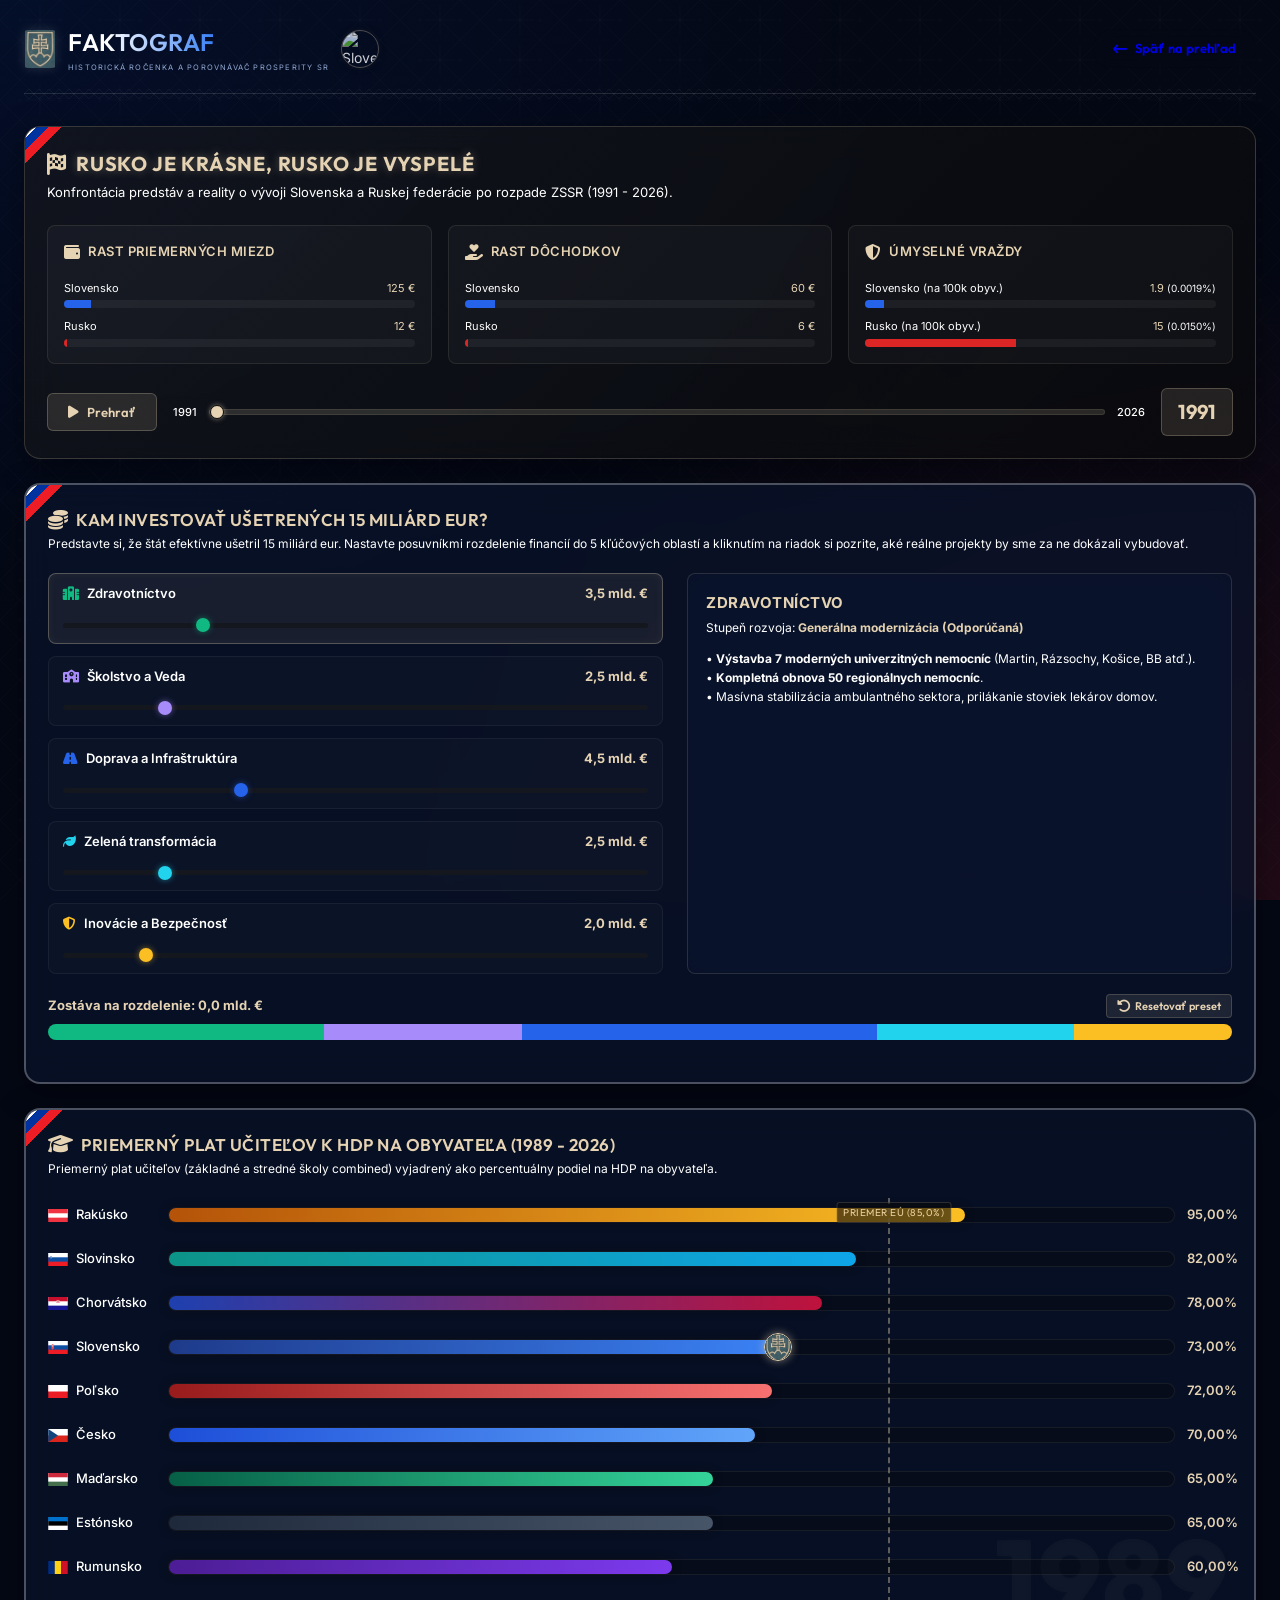
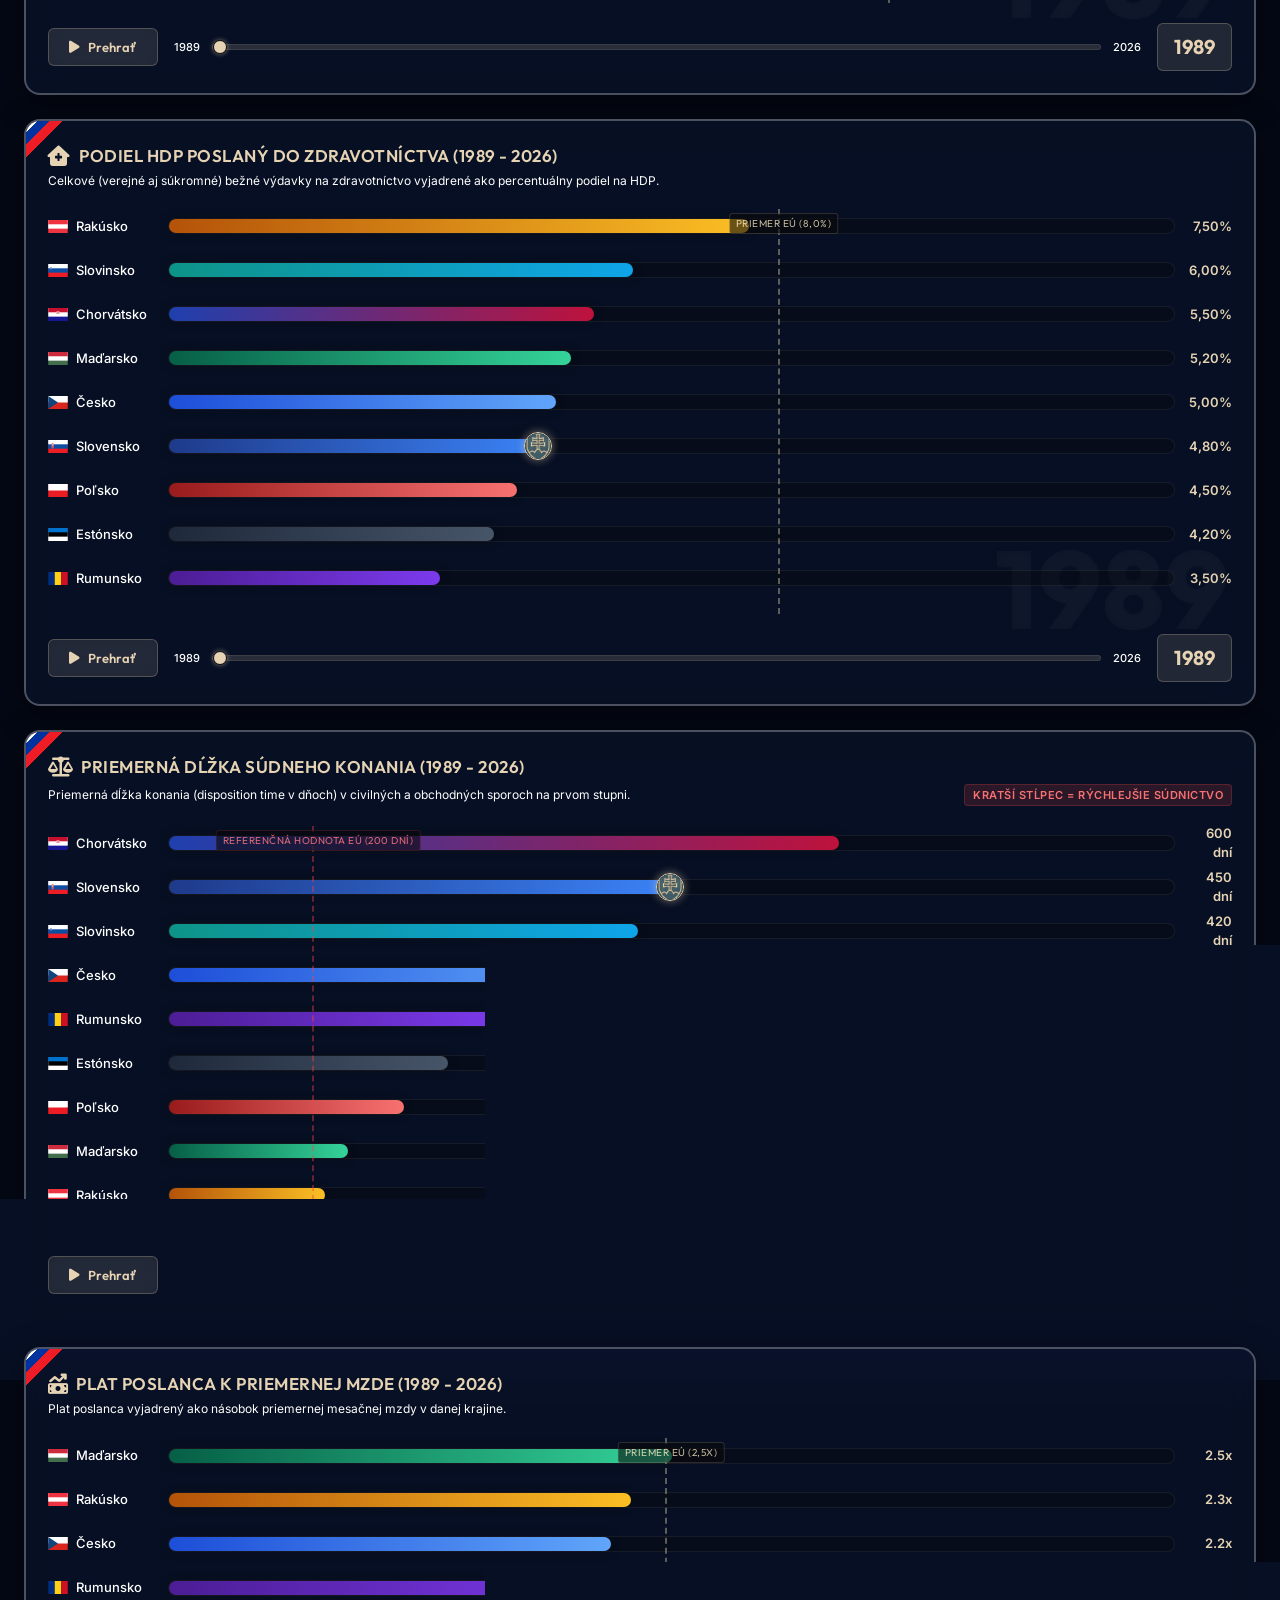
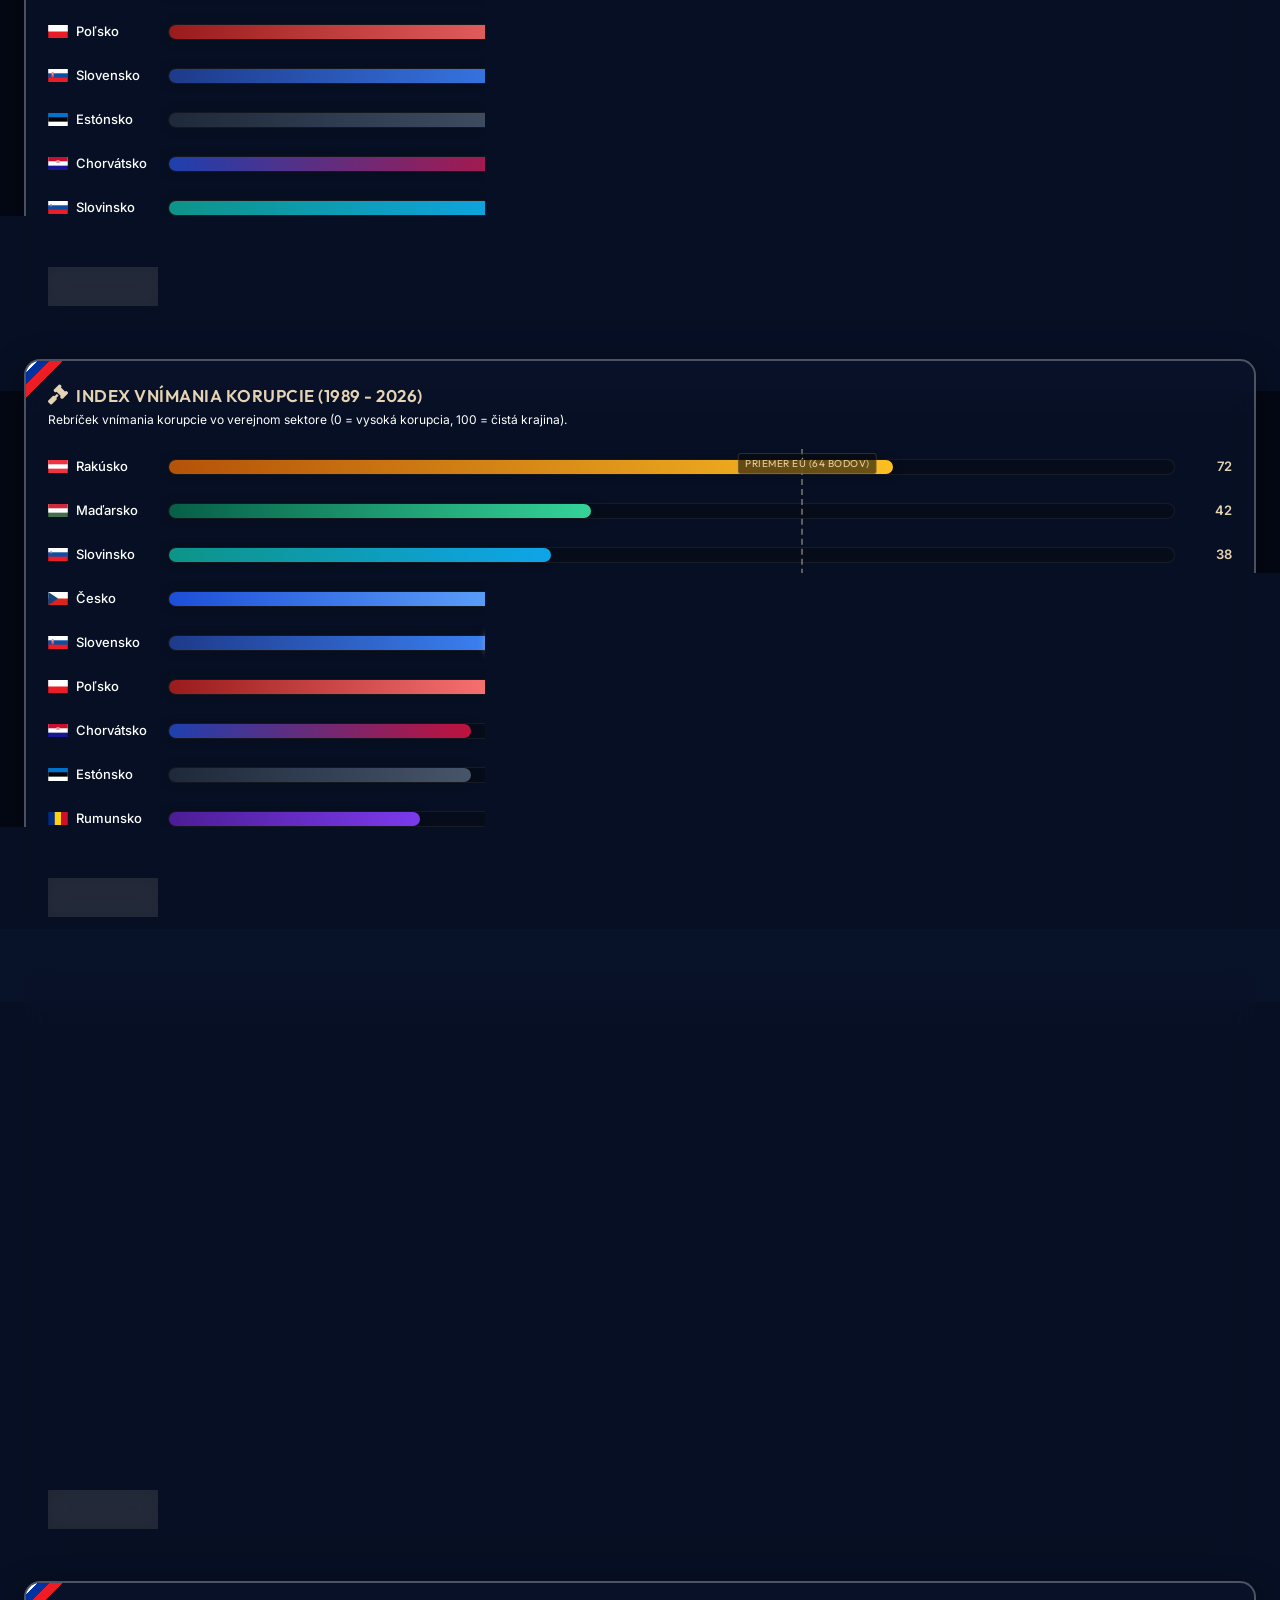
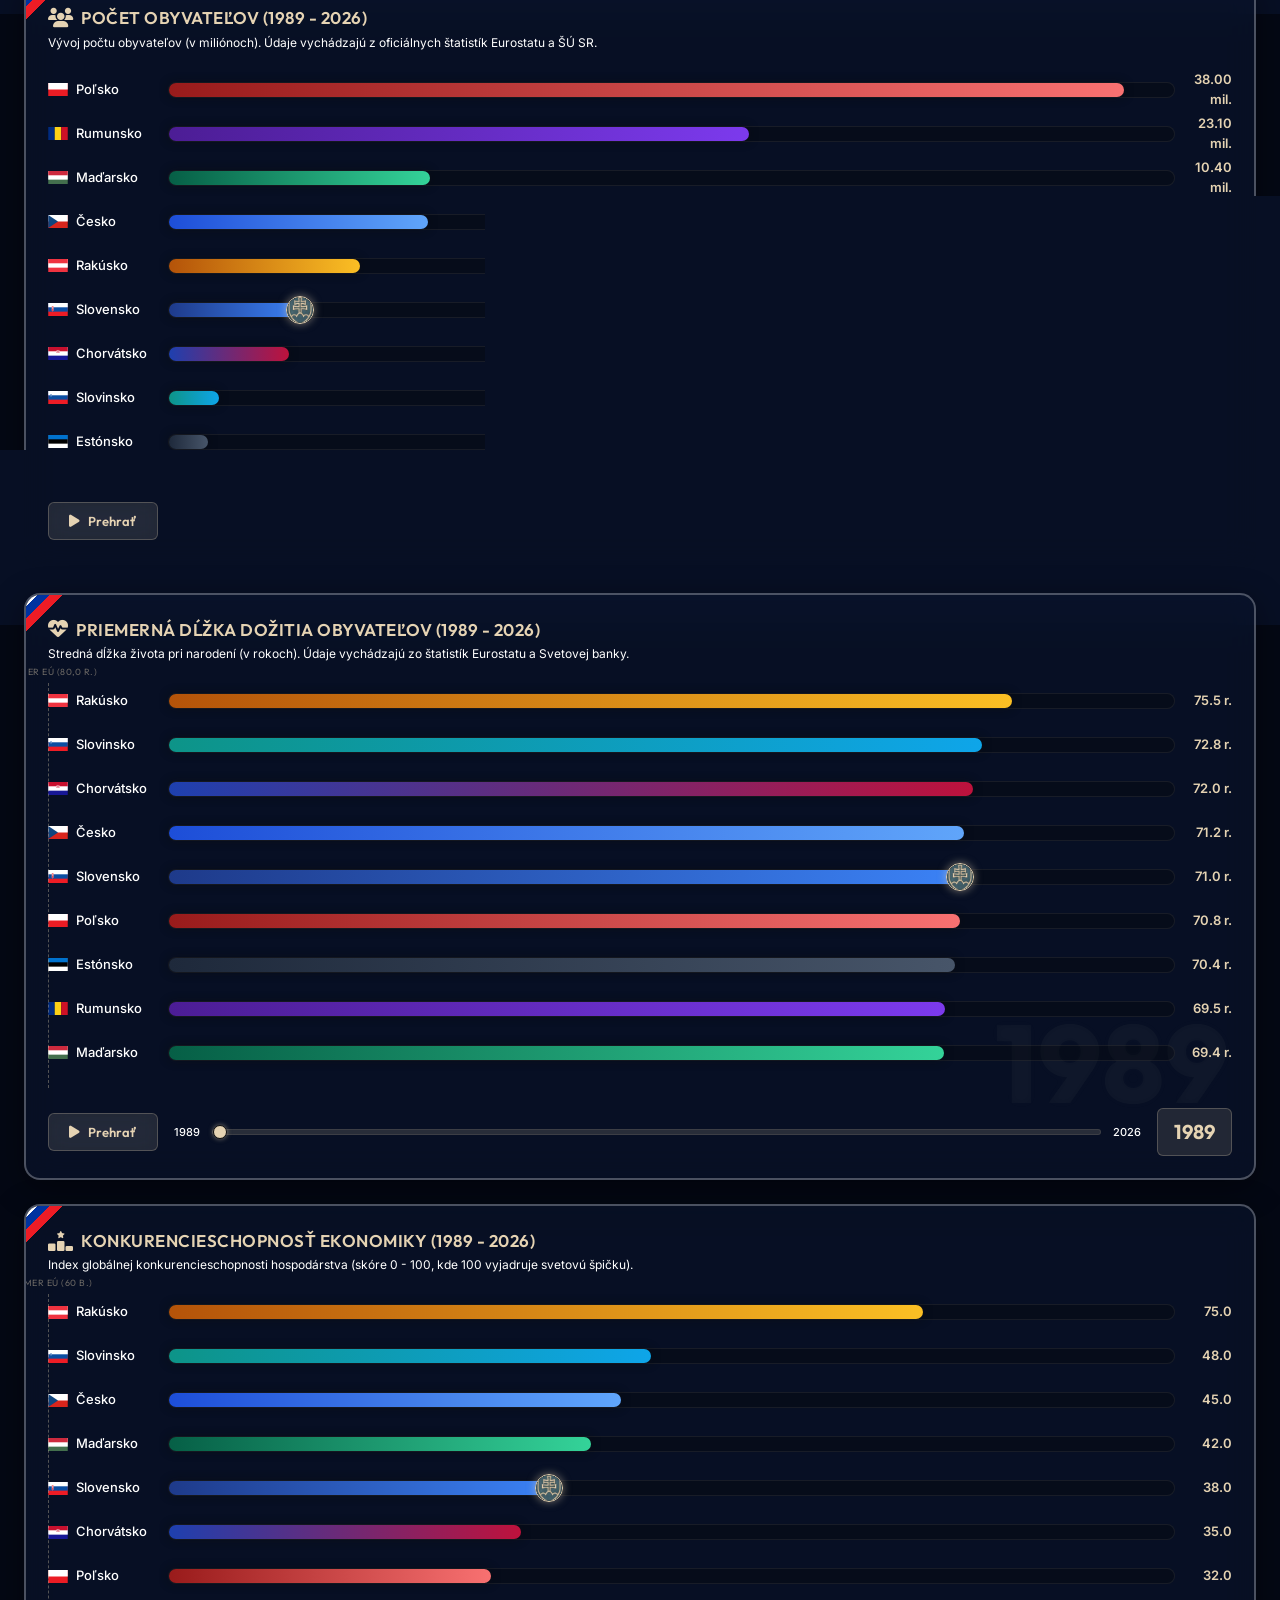
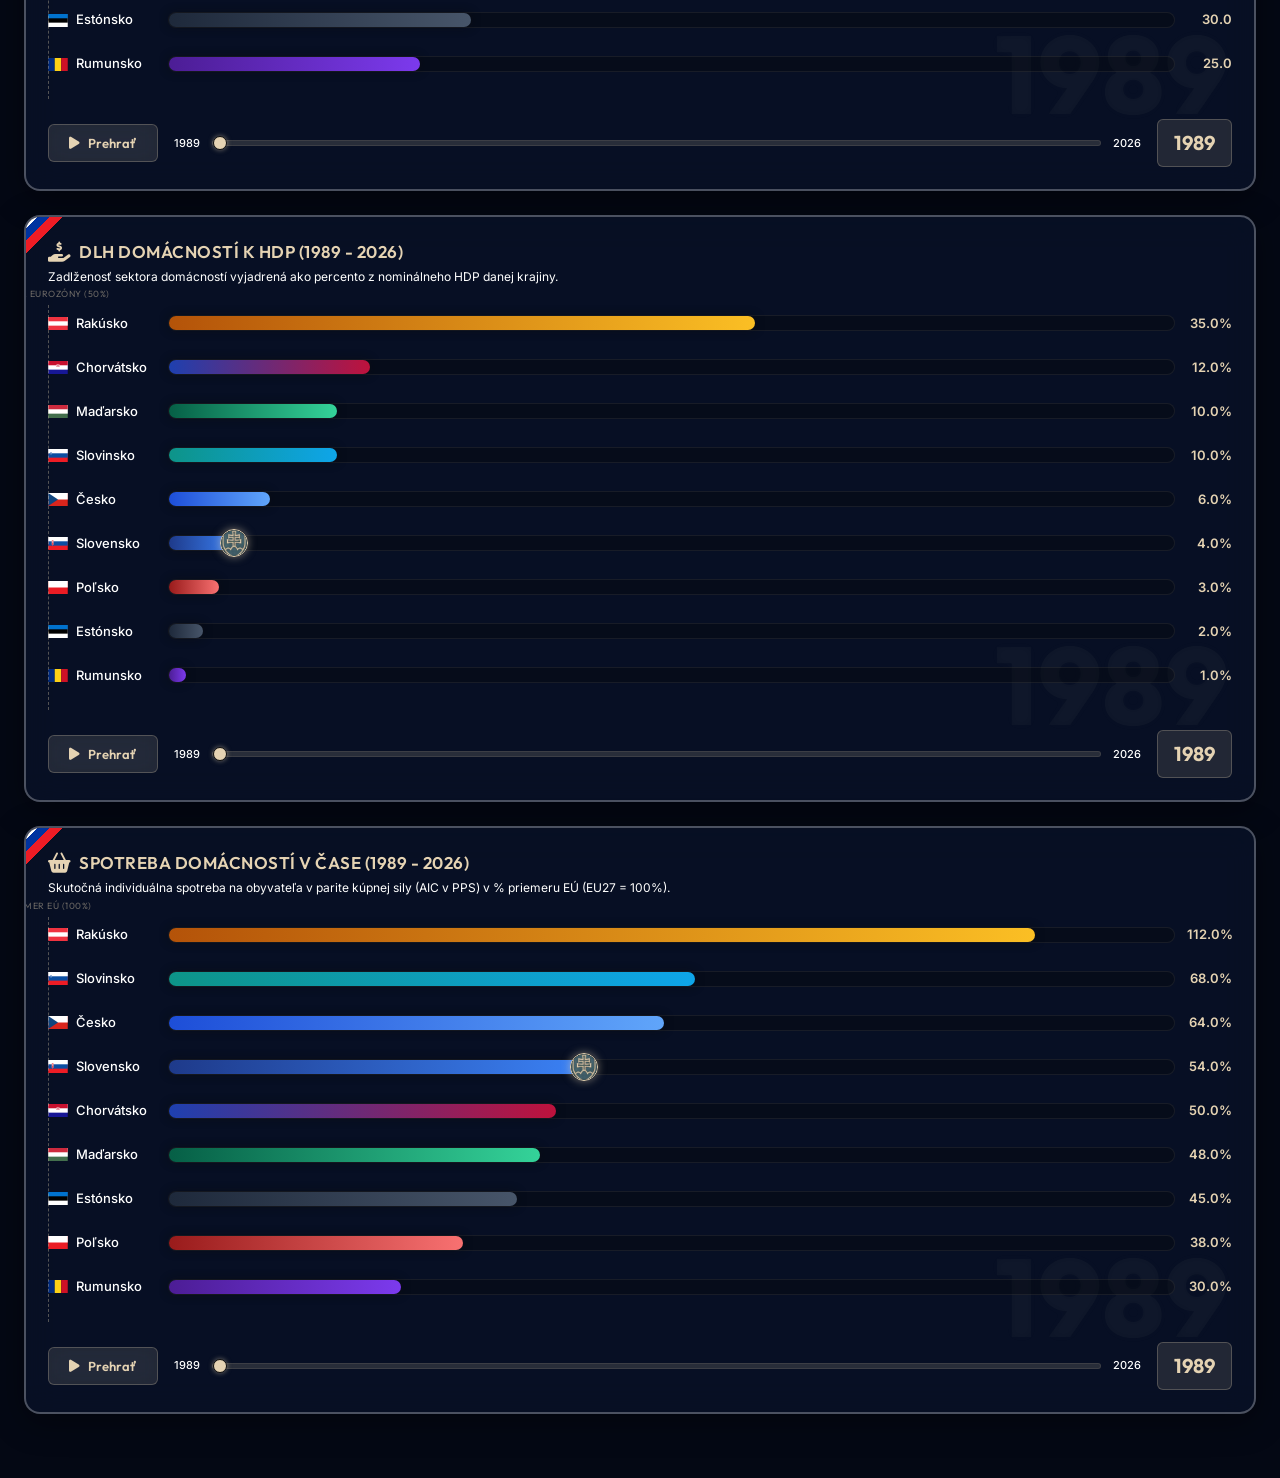
==== commit bbced2ce: "Add files via upload" ====
--- a/frontend/charts.html
+++ b/frontend/charts.html
@@ -157,7 +157,102 @@
                 </div>
             </div>
 
-            <!-- 1. Teacher Salary relative to GDP per capita Chart Card -->
+            <!-- 1. 15 Billion Euro Investment Simulator Card -->
+            <div class="card card-glass tricolor-decor investment-panel" style="display: flex; flex-direction: column; padding: 22px; position: relative; box-sizing: border-box; overflow: hidden; width: 100%;">
+                <!-- Giant Year Watermark background -->
+                <div class="race-year-watermark" style="font-size: 80px; letter-spacing: -2px; pointer-events: none; opacity: 0.05; z-index: 1;">15 mld €</div>
+                
+                <div class="race-header" style="display: flex; flex-direction: column; gap: 4px; margin-bottom: 20px; z-index: 2;">
+                    <div style="display: flex; align-items: center; gap: 8px;">
+                        <i class="fa-solid fa-coins text-beige" style="font-size: 20px;"></i>
+                        <h4 style="margin: 0; font-family: 'Outfit', sans-serif; font-size: 17px; color: var(--color-beige); font-weight: 600; text-transform: uppercase; letter-spacing: 0.5px;">Kam investovať ušetrených 15 miliárd eur?</h4>
+                    </div>
+                    <p style="margin: 0; font-size: 12px; color: var(--color-silver); line-height: 1.4;">
+                        Predstavte si, že štát efektívne ušetril 15 miliárd eur. Nastavte posuvníkmi rozdelenie financií do 5 kľúčových oblastí a kliknutím na riadok si pozrite, aké reálne projekty by sme za ne dokázali vybudovať.
+                    </p>
+                </div>
+
+                <!-- Simulation Arena Grid -->
+                <div class="investment-arena" style="display: flex; gap: 24px; flex-wrap: wrap; z-index: 2; margin-bottom: 20px; width: 100%; box-sizing: border-box;">
+                    <!-- Left Side: Sliders -->
+                    <div class="investment-controls-side" style="flex: 1 1 350px; display: flex; flex-direction: column; gap: 12px; box-sizing: border-box;">
+                        <!-- Healthcare Item -->
+                        <div class="investment-item" id="item-inv-healthcare">
+                            <div class="investment-item-header">
+                                <span class="investment-item-title"><i class="fa-solid fa-hospital" style="color: #10b981;"></i> Zdravotníctvo</span>
+                                <span class="investment-item-value" id="val-inv-healthcare">3,5 mld. €</span>
+                            </div>
+                            <input type="range" id="slider-inv-healthcare" class="inv-range-slider slider-healthcare">
+                        </div>
+
+                        <!-- Education Item -->
+                        <div class="investment-item" id="item-inv-education">
+                            <div class="investment-item-header">
+                                <span class="investment-item-title"><i class="fa-solid fa-school" style="color: #a78bfa;"></i> Školstvo a Veda</span>
+                                <span class="investment-item-value" id="val-inv-education">2,5 mld. €</span>
+                            </div>
+                            <input type="range" id="slider-inv-education" class="inv-range-slider slider-education">
+                        </div>
+
+                        <!-- Transport Item -->
+                        <div class="investment-item" id="item-inv-transport">
+                            <div class="investment-item-header">
+                                <span class="investment-item-title"><i class="fa-solid fa-road" style="color: #2563eb;"></i> Doprava a Infraštruktúra</span>
+                                <span class="investment-item-value" id="val-inv-transport">4,5 mld. €</span>
+                            </div>
+                            <input type="range" id="slider-inv-transport" class="inv-range-slider slider-transport">
+                        </div>
+
+                        <!-- Green Item -->
+                        <div class="investment-item" id="item-inv-green">
+                            <div class="investment-item-header">
+                                <span class="investment-item-title"><i class="fa-solid fa-leaf" style="color: #22d3ee;"></i> Zelená transformácia</span>
+                                <span class="investment-item-value" id="val-inv-green">2,5 mld. €</span>
+                            </div>
+                            <input type="range" id="slider-inv-green" class="inv-range-slider slider-green">
+                        </div>
+
+                        <!-- Innovation/Safety Item -->
+                        <div class="investment-item" id="item-inv-innovation">
+                            <div class="investment-item-header">
+                                <span class="investment-item-title"><i class="fa-solid fa-shield-halved" style="color: #fbbf24;"></i> Inovácie a Bezpečnosť</span>
+                                <span class="investment-item-value" id="val-inv-innovation">2,0 mld. €</span>
+                            </div>
+                            <input type="range" id="slider-inv-innovation" class="inv-range-slider slider-innovation">
+                        </div>
+                    </div>
+
+                    <!-- Right Side: Details Panel -->
+                    <div class="investment-details-side card-glass" style="flex: 1 1 280px; padding: 18px; border-radius: 8px; display: flex; flex-direction: column; justify-content: space-between; border: 1px solid rgba(229, 211, 179, 0.15); box-sizing: border-box; min-height: 280px;">
+                        <div>
+                            <h5 id="inv-detail-title" style="margin: 0 0 4px 0; font-size: 15px; color: var(--color-beige); text-transform: uppercase; font-weight: 700; letter-spacing: 0.5px;">Zdravotníctvo</h5>
+                            <div id="inv-detail-header" style="font-size: 12px; margin-bottom: 12px; color: var(--color-silver);">Stupeň rozvoja: -</div>
+                            <p id="inv-detail-desc" style="margin: 0; font-size: 12px; color: #ffffff; line-height: 1.6;">
+                                Nabehnite na oblasť pre detailný popis.
+                            </p>
+                        </div>
+                        <div id="inv-warning-panel" class="card-glass" style="display: none; background: rgba(239, 68, 68, 0.1); border: 1px solid rgba(239, 68, 68, 0.3); padding: 8px 12px; border-radius: 6px; color: #f87171; font-size: 11px; font-weight: 600; line-height: 1.4; margin-top: 12px;">
+                            Prekročili ste limit o X,XX mld. €! Znížte posuvníky.
+                        </div>
+                    </div>
+                </div>
+
+                <!-- Visual Stacked Bar representing allocation -->
+                <div style="margin-bottom: 20px; z-index: 2; width: 100%; box-sizing: border-box;">
+                    <div style="display: flex; justify-content: space-between; align-items: center; margin-bottom: 6px;">
+                        <span id="remaining-budget" style="font-size: 13px; font-weight: 700; color: var(--color-beige);">Zostáva na rozdelenie: 0,0 mld. €</span>
+                        <button id="btn-inv-reset" class="btn-interactive" style="background: rgba(229, 211, 179, 0.1); border: 1px solid rgba(229, 211, 179, 0.2); padding: 4px 10px; border-radius: 4px; font-size: 11px; font-weight: 600; color: var(--color-beige); cursor: pointer; display: flex; align-items: center; gap: 4px;">
+                            <i class="fa-solid fa-rotate-left"></i> Resetovať preset
+                        </button>
+                    </div>
+                    <!-- Stacked track -->
+                    <div id="investment-stacked-progress" style="width: 100%; height: 16px; background: #111215; border-radius: 8px; overflow: hidden; display: flex;">
+                        <!-- Updated dynamically by JS -->
+                    </div>
+                </div>
+            </div>
+
+            <!-- 2. Teacher Salary relative to GDP per capita Chart Card -->
             <div class="card card-glass tricolor-decor bar-chart-race-panel" style="display: flex; flex-direction: column; padding: 22px; position: relative; box-sizing: border-box; overflow: hidden; width: 100%;">
                 <!-- Giant Year Watermark background -->
                 <div id="teacher-year-watermark" class="race-year-watermark">1989</div>
@@ -655,17 +750,18 @@
     </div>
 
     <!-- Script Controllers -->
-    <script src="russia_comparison.js?v=3.2.0"></script>
-    <script src="teacher_race.js?v=3.2.0"></script>
-    <script src="health_race.js?v=3.2.0"></script>
-    <script src="court_race.js?v=3.2.0"></script>
-    <script src="salary_race.js?v=3.2.0"></script>
-    <script src="corruption_race.js?v=3.2.0"></script>
-    <script src="pension_race.js?v=3.2.0"></script>
-    <script src="pop_race.js?v=3.2.0"></script>
-    <script src="life_race.js?v=3.2.0"></script>
-    <script src="comp_race.js?v=3.2.0"></script>
-    <script src="debt_race.js?v=3.2.0"></script>
-    <script src="race.js?v=3.2.0"></script>
+    <script src="russia_comparison.js?v=4.0.0"></script>
+    <script src="investment_chart.js?v=4.0.0"></script>
+    <script src="teacher_race.js?v=4.0.0"></script>
+    <script src="health_race.js?v=4.0.0"></script>
+    <script src="court_race.js?v=4.0.0"></script>
+    <script src="salary_race.js?v=4.0.0"></script>
+    <script src="corruption_race.js?v=4.0.0"></script>
+    <script src="pension_race.js?v=4.0.0"></script>
+    <script src="pop_race.js?v=4.0.0"></script>
+    <script src="life_race.js?v=4.0.0"></script>
+    <script src="comp_race.js?v=4.0.0"></script>
+    <script src="debt_race.js?v=4.0.0"></script>
+    <script src="race.js?v=4.0.0"></script>
 </body>
 </html>
--- a/frontend/style.css
+++ b/frontend/style.css
@@ -5720,3 +5720,153 @@
     border-radius: 3px;
     border: 1px solid rgba(229, 211, 179, 0.2);
 }
+
+/* Investment Simulator Styles */
+.investment-item {
+    padding: 10px 14px;
+    border-radius: 8px;
+    background: rgba(255, 255, 255, 0.02);
+    border: 1px solid rgba(255, 255, 255, 0.05);
+    cursor: pointer;
+    transition: background-color 0.2s, border-color 0.2s, transform 0.15s;
+    box-sizing: border-box;
+}
+.investment-item:hover {
+    background: rgba(229, 211, 179, 0.04);
+    border-color: rgba(229, 211, 179, 0.15);
+    transform: translateX(4px);
+}
+.investment-item.active {
+    background: rgba(229, 211, 179, 0.08);
+    border-color: rgba(229, 211, 179, 0.3);
+    box-shadow: inset 0 0 10px rgba(229, 211, 179, 0.05);
+}
+.investment-item-header {
+    display: flex;
+    justify-content: space-between;
+    align-items: center;
+    margin-bottom: 8px;
+}
+.investment-item-title {
+    font-weight: 600;
+    font-size: 13px;
+    color: #ffffff;
+    display: flex;
+    align-items: center;
+    gap: 8px;
+}
+.investment-item-value {
+    font-weight: 700;
+    font-size: 13px;
+    color: var(--color-beige);
+}
+.inv-range-slider {
+    -webkit-appearance: none;
+    width: 100%;
+    height: 5px;
+    border-radius: 3px;
+    background: #15171e;
+    outline: none;
+    cursor: pointer;
+}
+
+/* Custom Thumbs for Webkit */
+.slider-healthcare::-webkit-slider-thumb {
+    -webkit-appearance: none;
+    appearance: none;
+    width: 14px;
+    height: 14px;
+    border-radius: 50%;
+    background: #10b981;
+    box-shadow: 0 0 6px rgba(16, 185, 129, 0.5);
+    transition: transform 0.1s;
+}
+.slider-education::-webkit-slider-thumb {
+    -webkit-appearance: none;
+    appearance: none;
+    width: 14px;
+    height: 14px;
+    border-radius: 50%;
+    background: #a78bfa;
+    box-shadow: 0 0 6px rgba(167, 139, 250, 0.5);
+    transition: transform 0.1s;
+}
+.slider-transport::-webkit-slider-thumb {
+    -webkit-appearance: none;
+    appearance: none;
+    width: 14px;
+    height: 14px;
+    border-radius: 50%;
+    background: #2563eb;
+    box-shadow: 0 0 6px rgba(37, 99, 235, 0.5);
+    transition: transform 0.1s;
+}
+.slider-green::-webkit-slider-thumb {
+    -webkit-appearance: none;
+    appearance: none;
+    width: 14px;
+    height: 14px;
+    border-radius: 50%;
+    background: #22d3ee;
+    box-shadow: 0 0 6px rgba(34, 211, 238, 0.5);
+    transition: transform 0.1s;
+}
+.slider-innovation::-webkit-slider-thumb {
+    -webkit-appearance: none;
+    appearance: none;
+    width: 14px;
+    height: 14px;
+    border-radius: 50%;
+    background: #fbbf24;
+    box-shadow: 0 0 6px rgba(251, 191, 36, 0.5);
+    transition: transform 0.1s;
+}
+
+/* Custom Thumbs for Firefox */
+.slider-healthcare::-moz-range-thumb {
+    width: 14px;
+    height: 14px;
+    border: none;
+    border-radius: 50%;
+    background: #10b981;
+    box-shadow: 0 0 6px rgba(16, 185, 129, 0.5);
+}
+.slider-education::-moz-range-thumb {
+    width: 14px;
+    height: 14px;
+    border: none;
+    border-radius: 50%;
+    background: #a78bfa;
+    box-shadow: 0 0 6px rgba(167, 139, 250, 0.5);
+}
+.slider-transport::-moz-range-thumb {
+    width: 14px;
+    height: 14px;
+    border: none;
+    border-radius: 50%;
+    background: #2563eb;
+    box-shadow: 0 0 6px rgba(37, 99, 235, 0.5);
+}
+.slider-green::-moz-range-thumb {
+    width: 14px;
+    height: 14px;
+    border: none;
+    border-radius: 50%;
+    background: #22d3ee;
+    box-shadow: 0 0 6px rgba(34, 211, 238, 0.5);
+}
+.slider-innovation::-moz-range-thumb {
+    width: 14px;
+    height: 14px;
+    border: none;
+    border-radius: 50%;
+    background: #fbbf24;
+    box-shadow: 0 0 6px rgba(251, 191, 36, 0.5);
+}
+
+.inv-range-slider:active::-webkit-slider-thumb {
+    transform: scale(1.2);
+}
+.inv-range-slider:active::-moz-range-thumb {
+    transform: scale(1.2);
+}
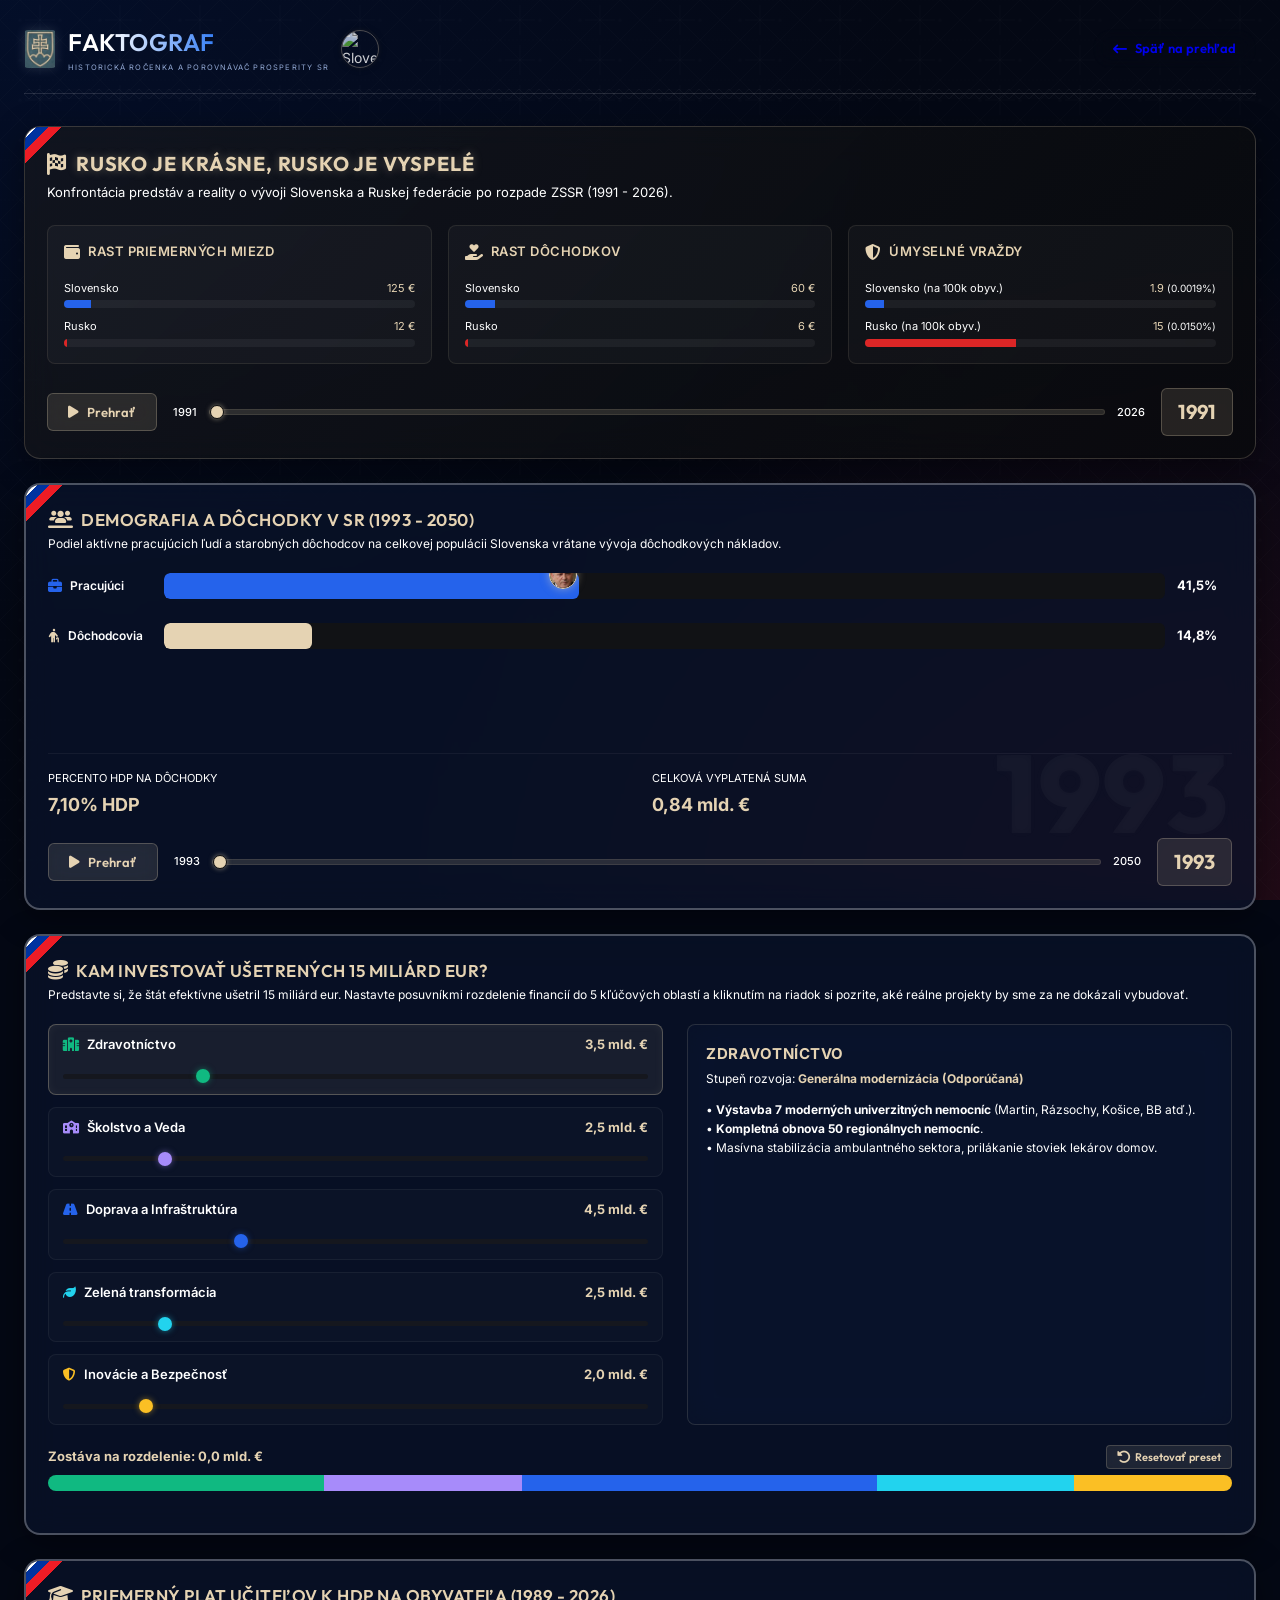
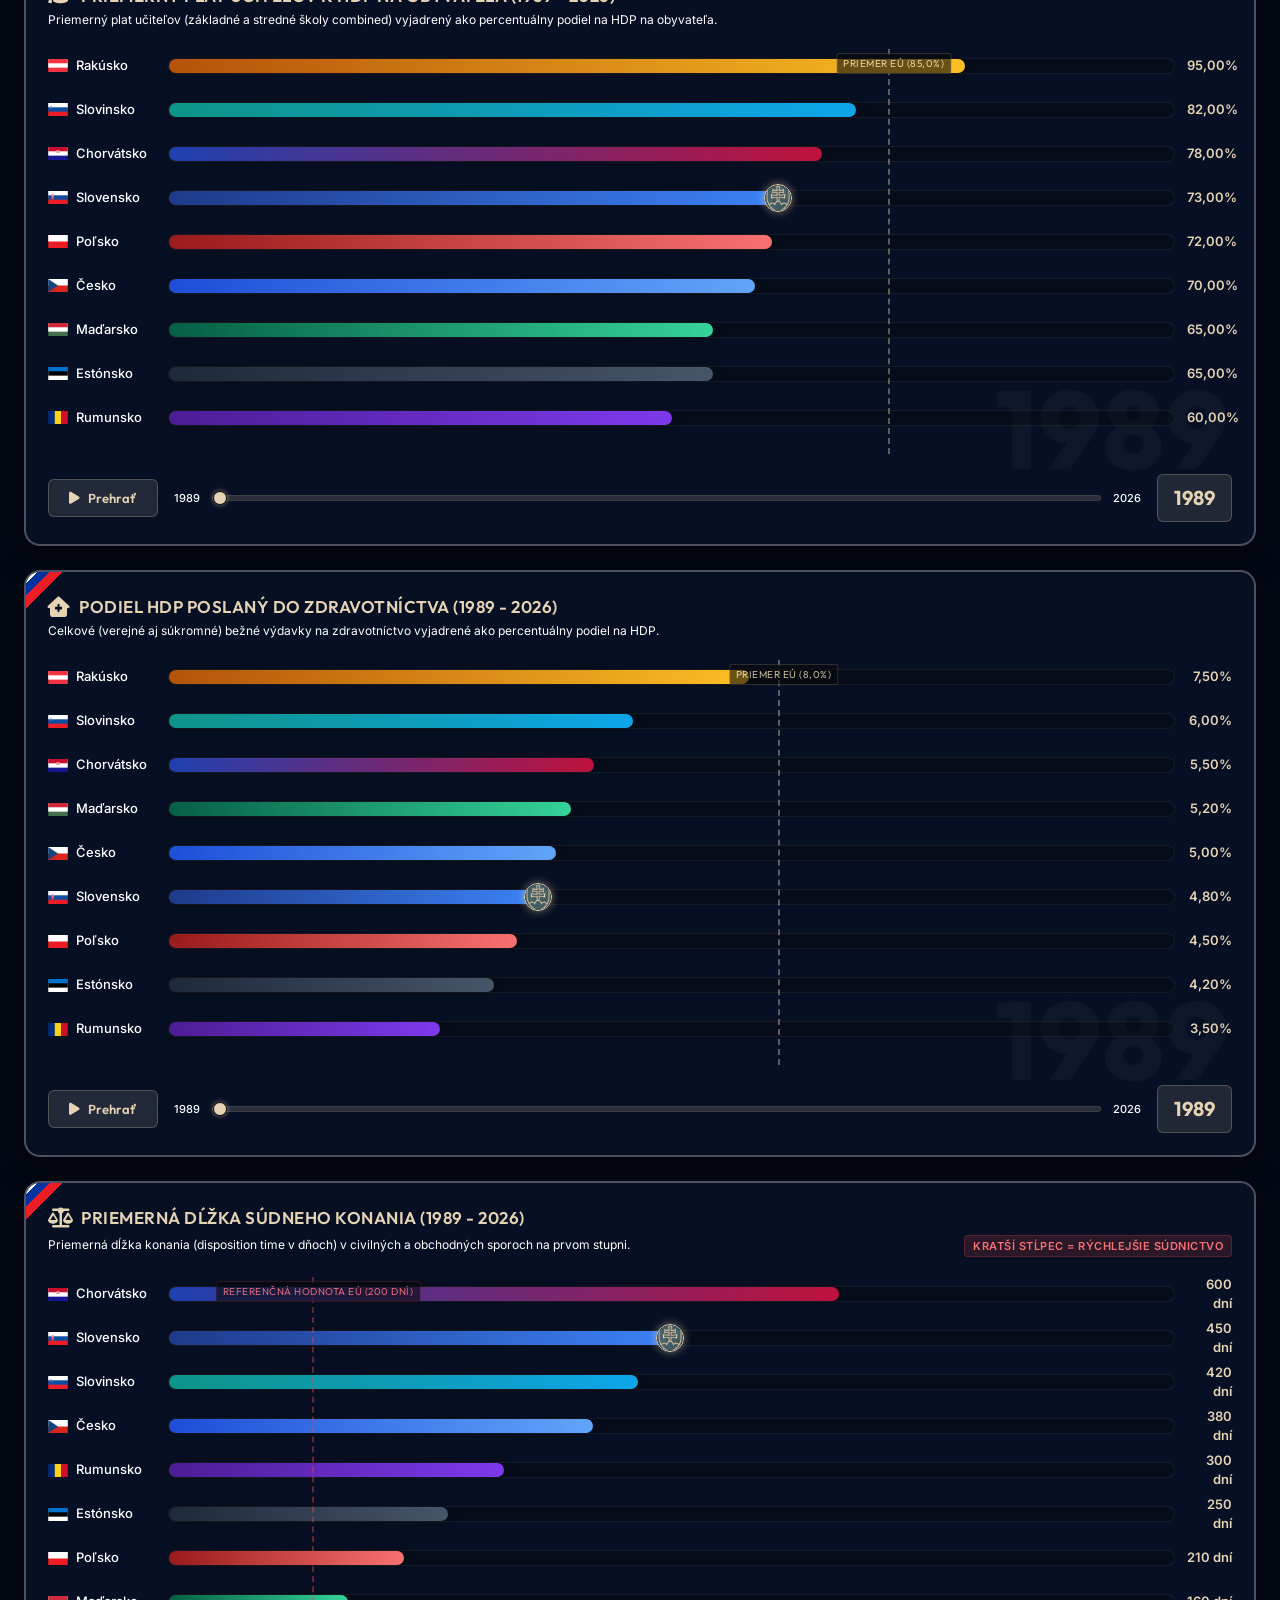
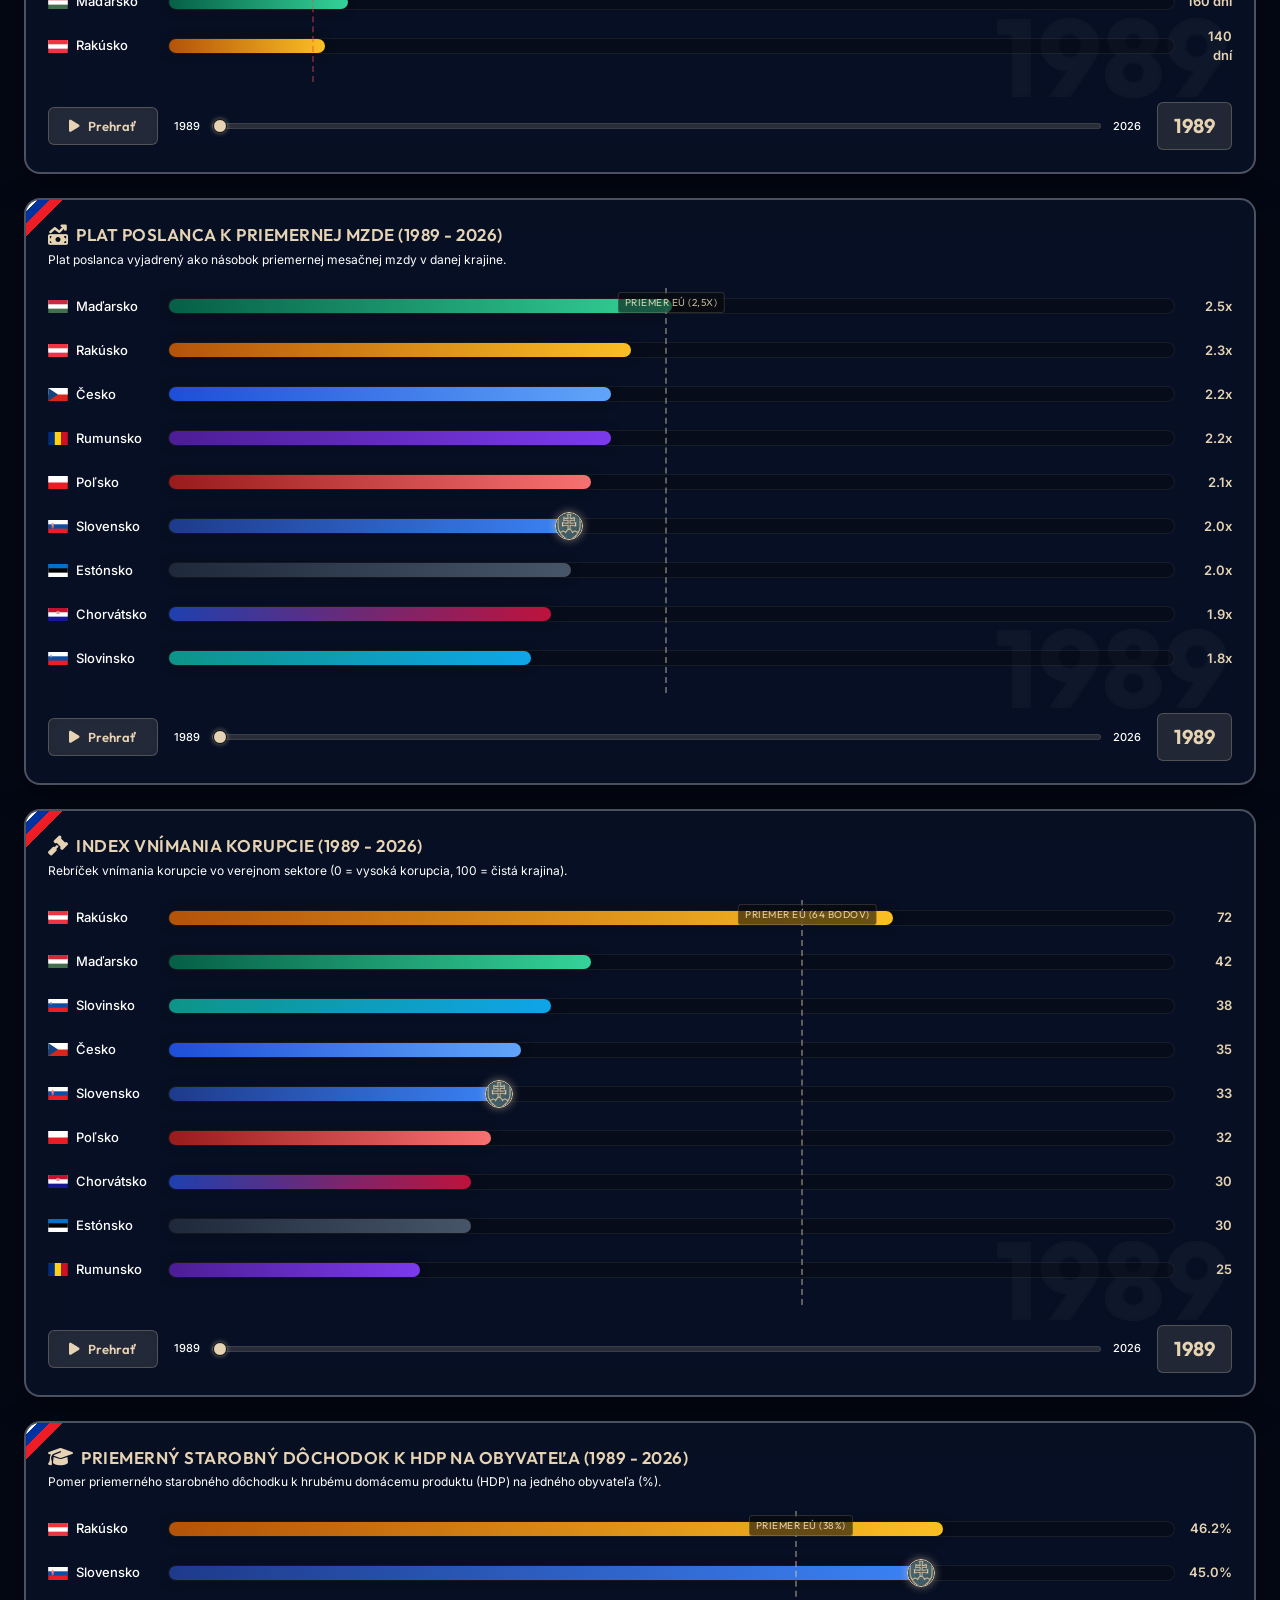
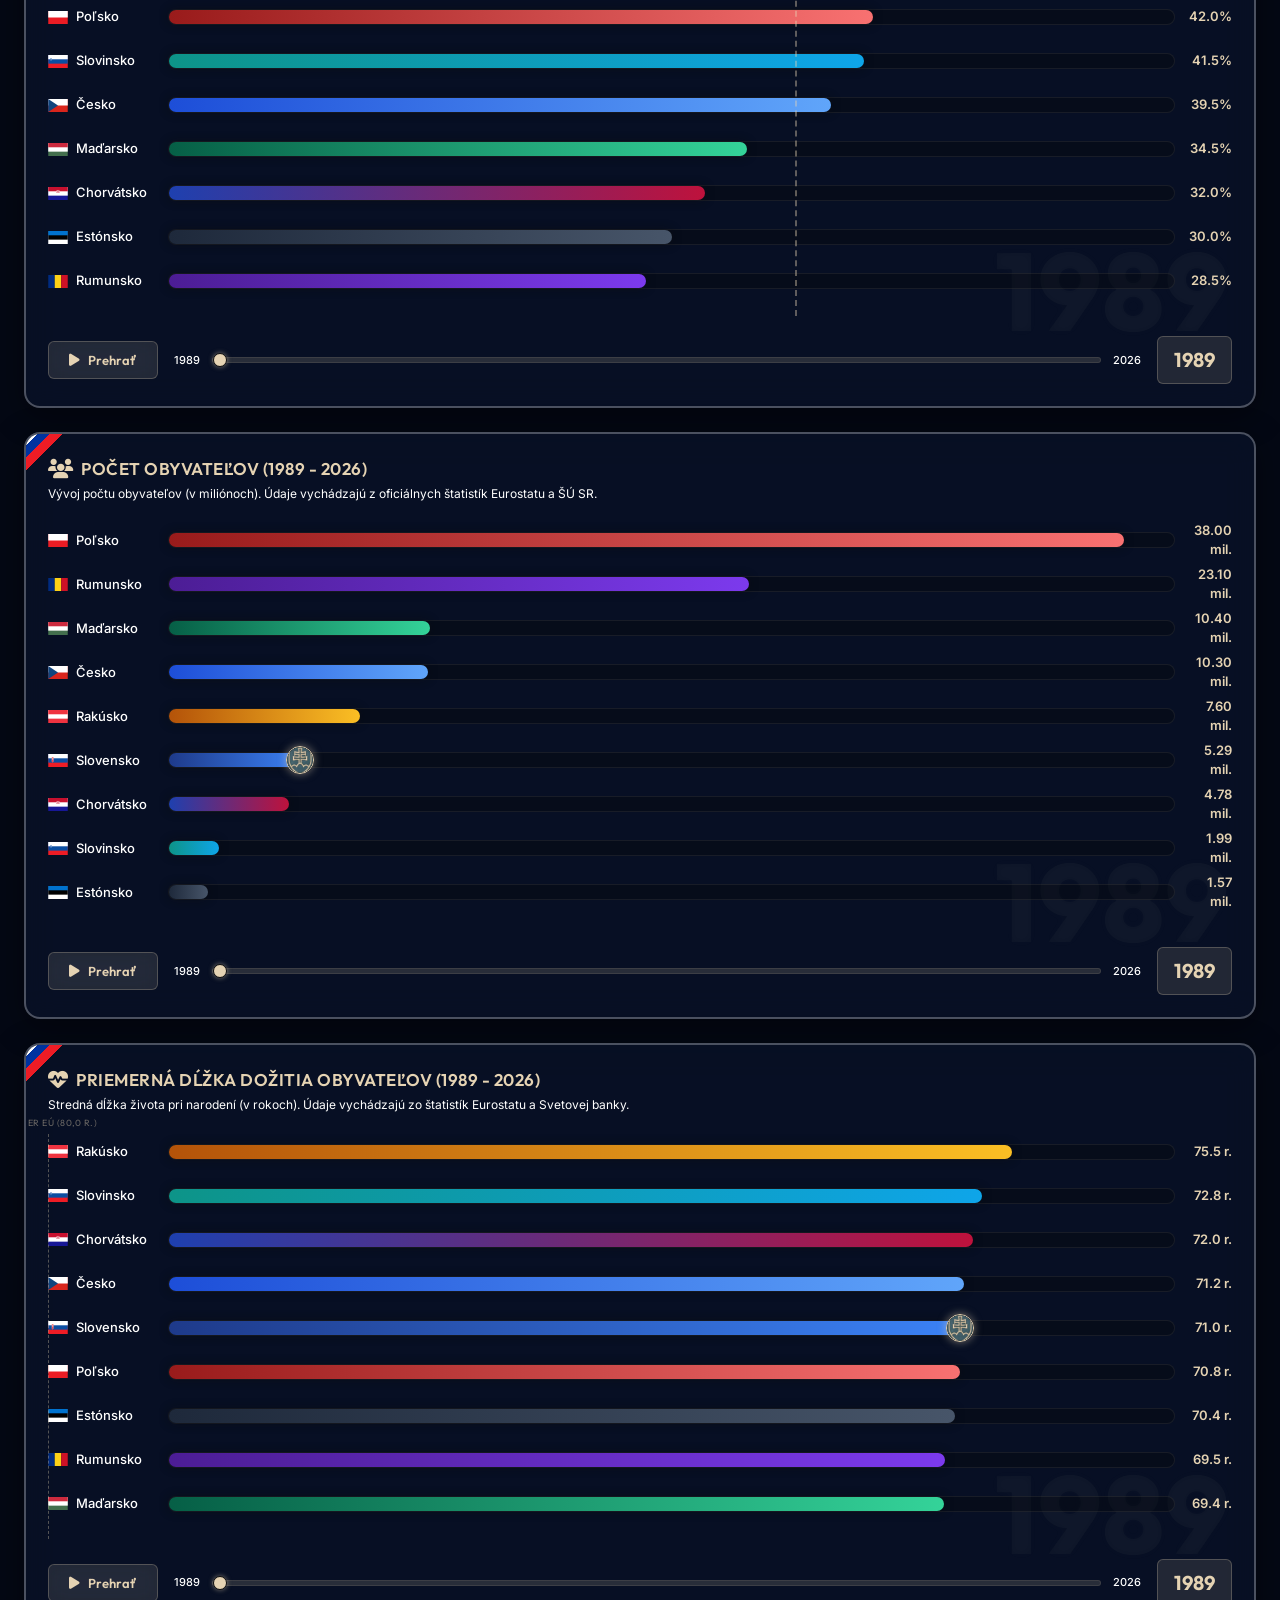
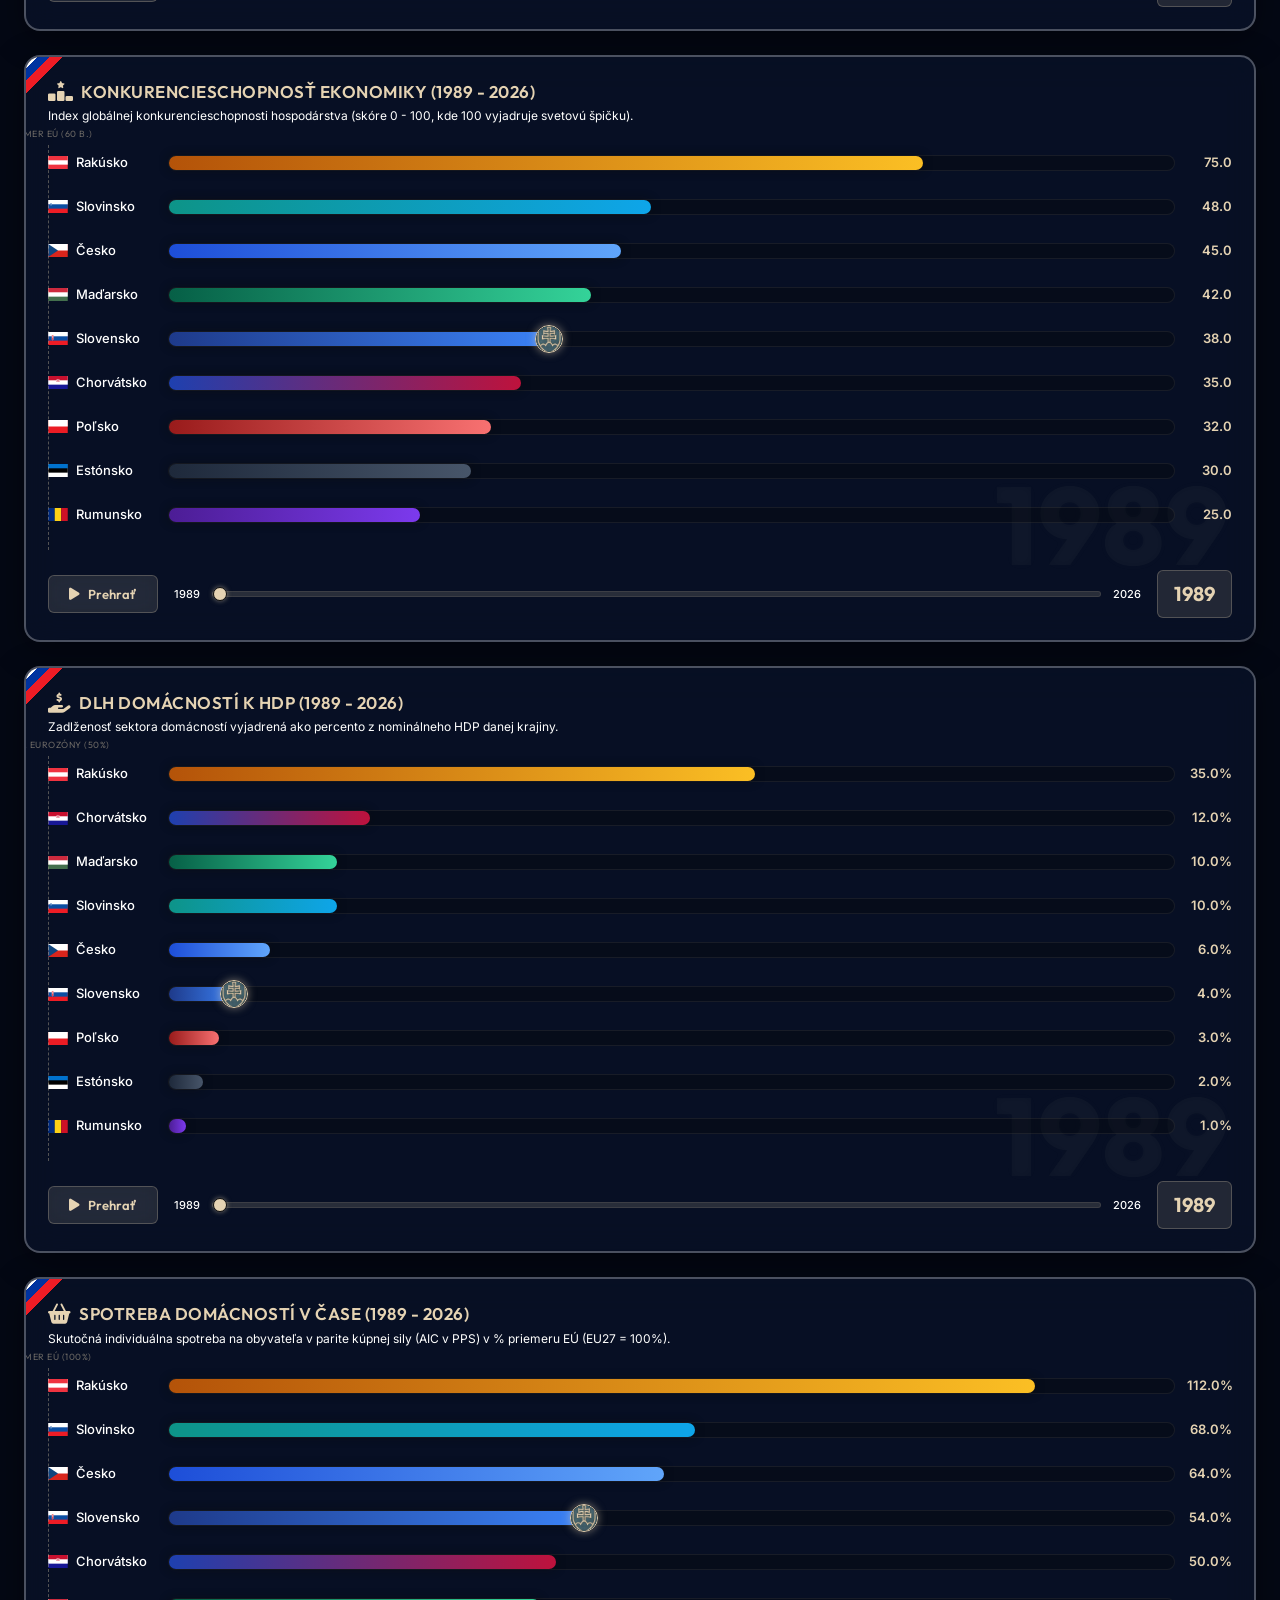
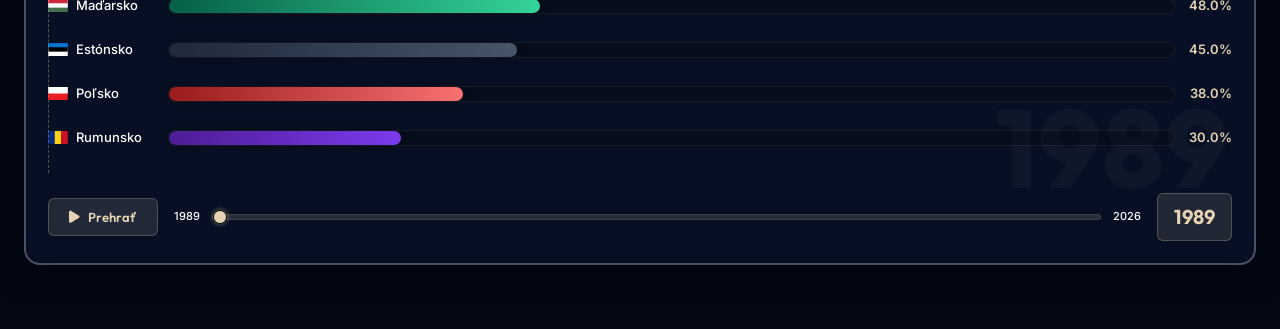
==== commit a1146cd5: "Add files via upload" ====
--- a/frontend/charts.html
+++ b/frontend/charts.html
@@ -156,6 +156,82 @@
                     </div>
                 </div>
             </div>
+            <!-- 1. Demographic & Pension Projections Chart Card -->
+            <div class="card card-glass tricolor-decor pension-proj-panel" style="display: flex; flex-direction: column; padding: 22px; position: relative; box-sizing: border-box; overflow: hidden; width: 100%;">
+                <!-- Giant Year Watermark background -->
+                <div id="pension-proj-year-watermark" class="race-year-watermark">1993</div>
+                
+                <div class="race-header" style="display: flex; flex-direction: column; gap: 4px; margin-bottom: 20px; z-index: 2;">
+                    <div style="display: flex; align-items: center; gap: 8px;">
+                        <i class="fa-solid fa-users-line text-beige" style="font-size: 20px;"></i>
+                        <h4 style="margin: 0; font-family: 'Outfit', sans-serif; font-size: 17px; color: var(--color-beige); font-weight: 600; text-transform: uppercase; letter-spacing: 0.5px;">Demografia a dôchodky v SR (1993 - 2050)</h4>
+                    </div>
+                    <p style="margin: 0; font-size: 12px; color: var(--color-silver); line-height: 1.4;">
+                        Podiel aktívne pracujúcich ľudí a starobných dôchodcov na celkovej populácii Slovenska vrátane vývoja dôchodkových nákladov.
+                    </p>
+                </div>
+
+                <!-- Arena -->
+                <div class="pension-proj-arena" style="position: relative; height: 160px; margin-bottom: 20px; width: 100%; z-index: 2; display: flex; flex-direction: column; gap: 24px; box-sizing: border-box;">
+                    <!-- Working Bar Row -->
+                    <div class="pension-proj-row">
+                        <div class="pension-proj-label">
+                            <i class="fa-solid fa-briefcase" style="color: #2563eb; font-size: 14px;"></i>
+                            <span style="font-size: 12px; font-weight: 600; color: #ffffff;">Pracujúci</span>
+                        </div>
+                        <div class="pension-proj-track-wrapper" style="flex: 1; display: flex; align-items: center; gap: 12px;">
+                            <div class="pension-proj-track" style="flex: 1; height: 26px; background: #111215; border-radius: 6px; overflow: hidden; position: relative;">
+                                <div id="bar-pension-proj-working" class="pension-proj-fill" style="background: #2563eb; height: 100%; width: 0%; transition: width 0.1s linear; position: relative; border-radius: 6px;">
+                                    <div class="bar-race-pm-container" style="top: 2px; right: 2px;"><img id="bar-pension-proj-pm-avatar" class="bar-race-pm-avatar" src="" title="" alt="PM" onerror="this.src='assets/pm/default.jpg'"></div>
+                                </div>
+                            </div>
+                            <span id="pension-proj-val-working" style="font-size: 13px; font-weight: 700; color: #ffffff; min-width: 55px;">0,0%</span>
+                        </div>
+                    </div>
+
+                    <!-- Pensioners Bar Row -->
+                    <div class="pension-proj-row">
+                        <div class="pension-proj-label">
+                            <i class="fa-solid fa-person-cane" style="color: #e5d3b3; font-size: 14px;"></i>
+                            <span style="font-size: 12px; font-weight: 600; color: #ffffff;">Dôchodcovia</span>
+                        </div>
+                        <div class="pension-proj-track-wrapper" style="flex: 1; display: flex; align-items: center; gap: 12px;">
+                            <div class="pension-proj-track" style="flex: 1; height: 26px; background: #111215; border-radius: 6px; overflow: hidden; position: relative;">
+                                <div id="bar-pension-proj-pensioners" class="pension-proj-fill" style="background: #e5d3b3; height: 100%; width: 0%; transition: width 0.1s linear; border-radius: 6px;"></div>
+                            </div>
+                            <span id="pension-proj-val-pensioners" style="font-size: 13px; font-weight: 700; color: #ffffff; min-width: 55px;">0,0%</span>
+                        </div>
+                    </div>
+                </div>
+
+                <!-- KPI & Projections metrics row -->
+                <div class="pension-proj-metrics-row" style="display: flex; gap: 24px; margin-bottom: 20px; z-index: 2; border-top: 1px solid rgba(255, 255, 255, 0.05); padding-top: 16px;">
+                    <div style="flex: 1;">
+                        <span style="display: block; font-size: 11px; color: var(--color-silver); text-transform: uppercase; margin-bottom: 4px;">Percento HDP na dôchodky</span>
+                        <span id="pension-proj-gdp-label" style="font-size: 18px; font-weight: 700; color: var(--color-beige);">0,0% HDP</span>
+                    </div>
+                    <div style="flex: 1;">
+                        <span style="display: block; font-size: 11px; color: var(--color-silver); text-transform: uppercase; margin-bottom: 4px;">Celková vyplatená suma</span>
+                        <span id="pension-proj-sum-label" style="font-size: 18px; font-weight: 700; color: var(--color-beige);">0,00 mld. €</span>
+                    </div>
+                </div>
+
+                <!-- Controls bar -->
+                <div class="bar-race-controls-row" style="display: flex; align-items: center; gap: 16px; width: 100%; justify-content: space-between; flex-wrap: wrap; z-index: 2; box-sizing: border-box;">
+                    <button id="btn-pension-proj-play" class="btn-interactive btn-race-play" title="Spustiť prezentáciu" style="display: flex; align-items: center; justify-content: center; gap: 8px; padding: 10px 20px; border-radius: 6px; font-weight: 600; min-width: 110px;">
+                        <i id="pension-proj-play-icon" class="fa-solid fa-play"></i> <span>Prehrať</span>
+                    </button>
+                    <div class="slider-wrapper" style="flex: 1 1 200px; display: flex; align-items: center; gap: 12px; box-sizing: border-box;">
+                        <span style="font-size: 11px; color: var(--color-silver); font-weight: 500;">1993</span>
+                        <input type="range" id="pension-proj-year-slider" class="race-year-slider" style="flex: 1; height: 6px; border-radius: 3px; outline: none; cursor: pointer;">
+                        <span style="font-size: 11px; color: var(--color-silver); font-weight: 500;">2050</span>
+                    </div>
+                    <div class="year-badge" style="background: rgba(229, 211, 179, 0.12); border: 1px solid rgba(229, 211, 179, 0.25); padding: 8px 16px; border-radius: 6px; display: flex; align-items: center; justify-content: center; min-width: 70px;">
+                        <span id="pension-proj-year-label" class="text-beige" style="font-size: 20px; font-weight: 700; font-family: 'Outfit', sans-serif;">1993</span>
+                    </div>
+                </div>
+            </div>
+
 
             <!-- 1. 15 Billion Euro Investment Simulator Card -->
             <div class="card card-glass tricolor-decor investment-panel" style="display: flex; flex-direction: column; padding: 22px; position: relative; box-sizing: border-box; overflow: hidden; width: 100%;">
@@ -750,18 +826,19 @@
     </div>
 
     <!-- Script Controllers -->
-    <script src="russia_comparison.js?v=4.0.0"></script>
-    <script src="investment_chart.js?v=4.0.0"></script>
-    <script src="teacher_race.js?v=4.0.0"></script>
-    <script src="health_race.js?v=4.0.0"></script>
-    <script src="court_race.js?v=4.0.0"></script>
-    <script src="salary_race.js?v=4.0.0"></script>
-    <script src="corruption_race.js?v=4.0.0"></script>
-    <script src="pension_race.js?v=4.0.0"></script>
-    <script src="pop_race.js?v=4.0.0"></script>
-    <script src="life_race.js?v=4.0.0"></script>
-    <script src="comp_race.js?v=4.0.0"></script>
-    <script src="debt_race.js?v=4.0.0"></script>
-    <script src="race.js?v=4.0.0"></script>
+    <script src="russia_comparison.js?v=5.0.0"></script>
+    <script src="pension_projection.js?v=5.0.0"></script>
+    <script src="investment_chart.js?v=5.0.0"></script>
+    <script src="teacher_race.js?v=5.0.0"></script>
+    <script src="health_race.js?v=5.0.0"></script>
+    <script src="court_race.js?v=5.0.0"></script>
+    <script src="salary_race.js?v=5.0.0"></script>
+    <script src="corruption_race.js?v=5.0.0"></script>
+    <script src="pension_race.js?v=5.0.0"></script>
+    <script src="pop_race.js?v=5.0.0"></script>
+    <script src="life_race.js?v=5.0.0"></script>
+    <script src="comp_race.js?v=5.0.0"></script>
+    <script src="debt_race.js?v=5.0.0"></script>
+    <script src="race.js?v=5.0.0"></script>
 </body>
-</html>
+</html>
--- a/frontend/style.css
+++ b/frontend/style.css
@@ -5870,3 +5870,21 @@
 .inv-range-slider:active::-moz-range-thumb {
     transform: scale(1.2);
 }
+
+/* Demographic & Pension Projections Styles */
+.pension-proj-row {
+    display: flex;
+    align-items: center;
+    gap: 16px;
+    width: 100%;
+}
+.pension-proj-label {
+    width: 100px;
+    display: flex;
+    align-items: center;
+    gap: 8px;
+    flex-shrink: 0;
+}
+.pension-proj-fill {
+    transition: width 0.1s linear;
+}
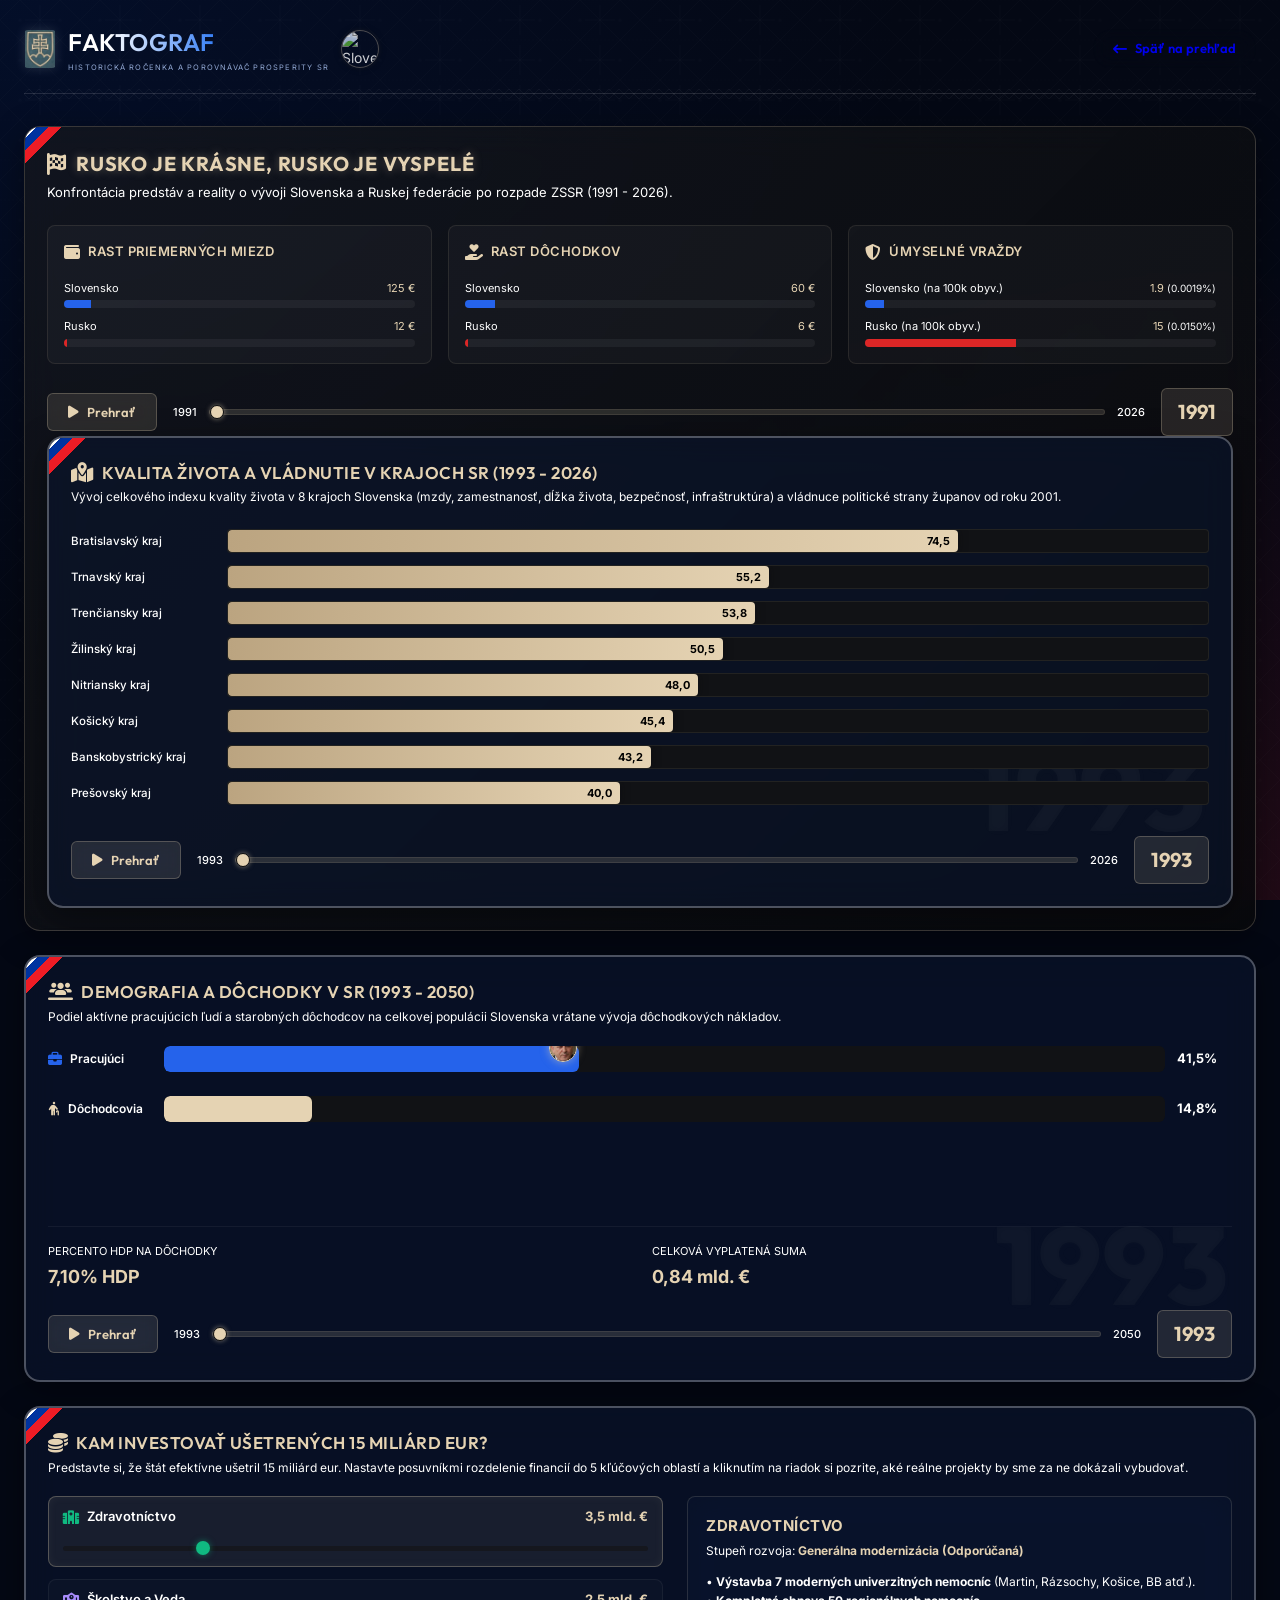
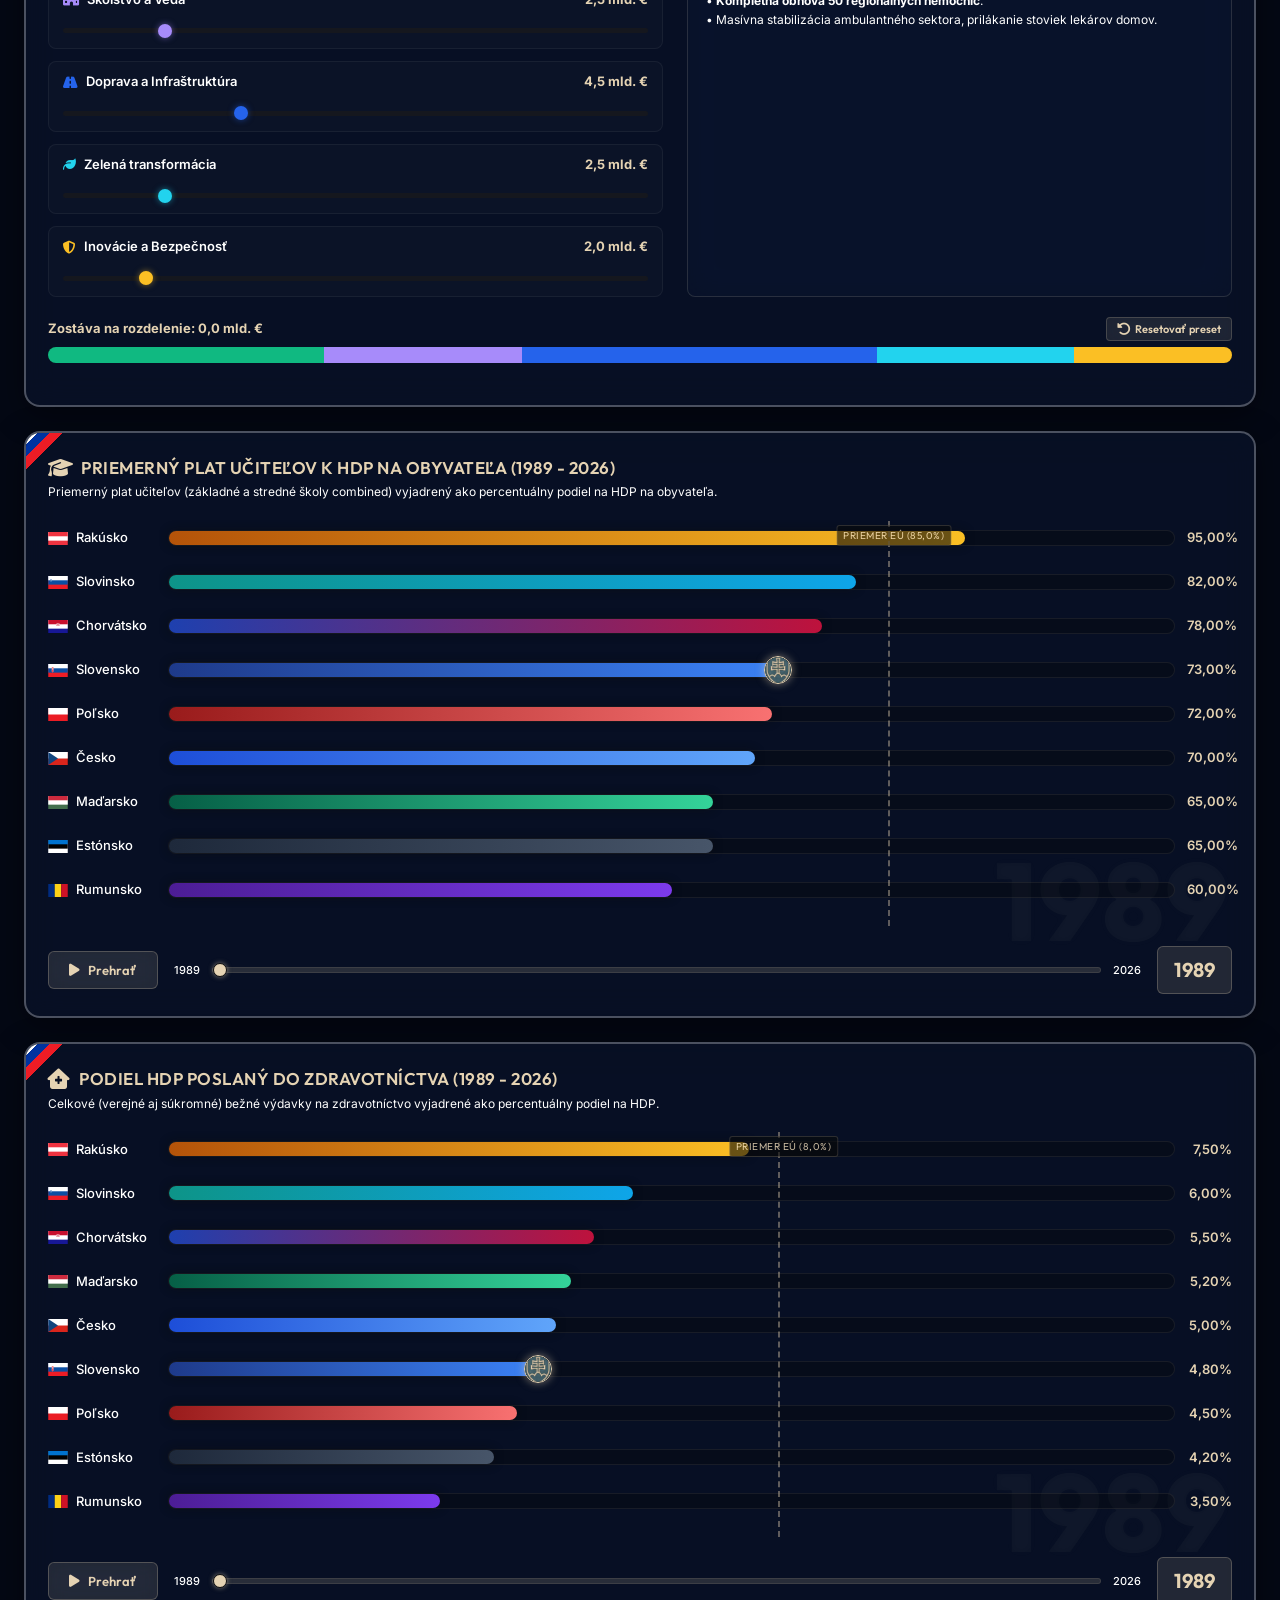
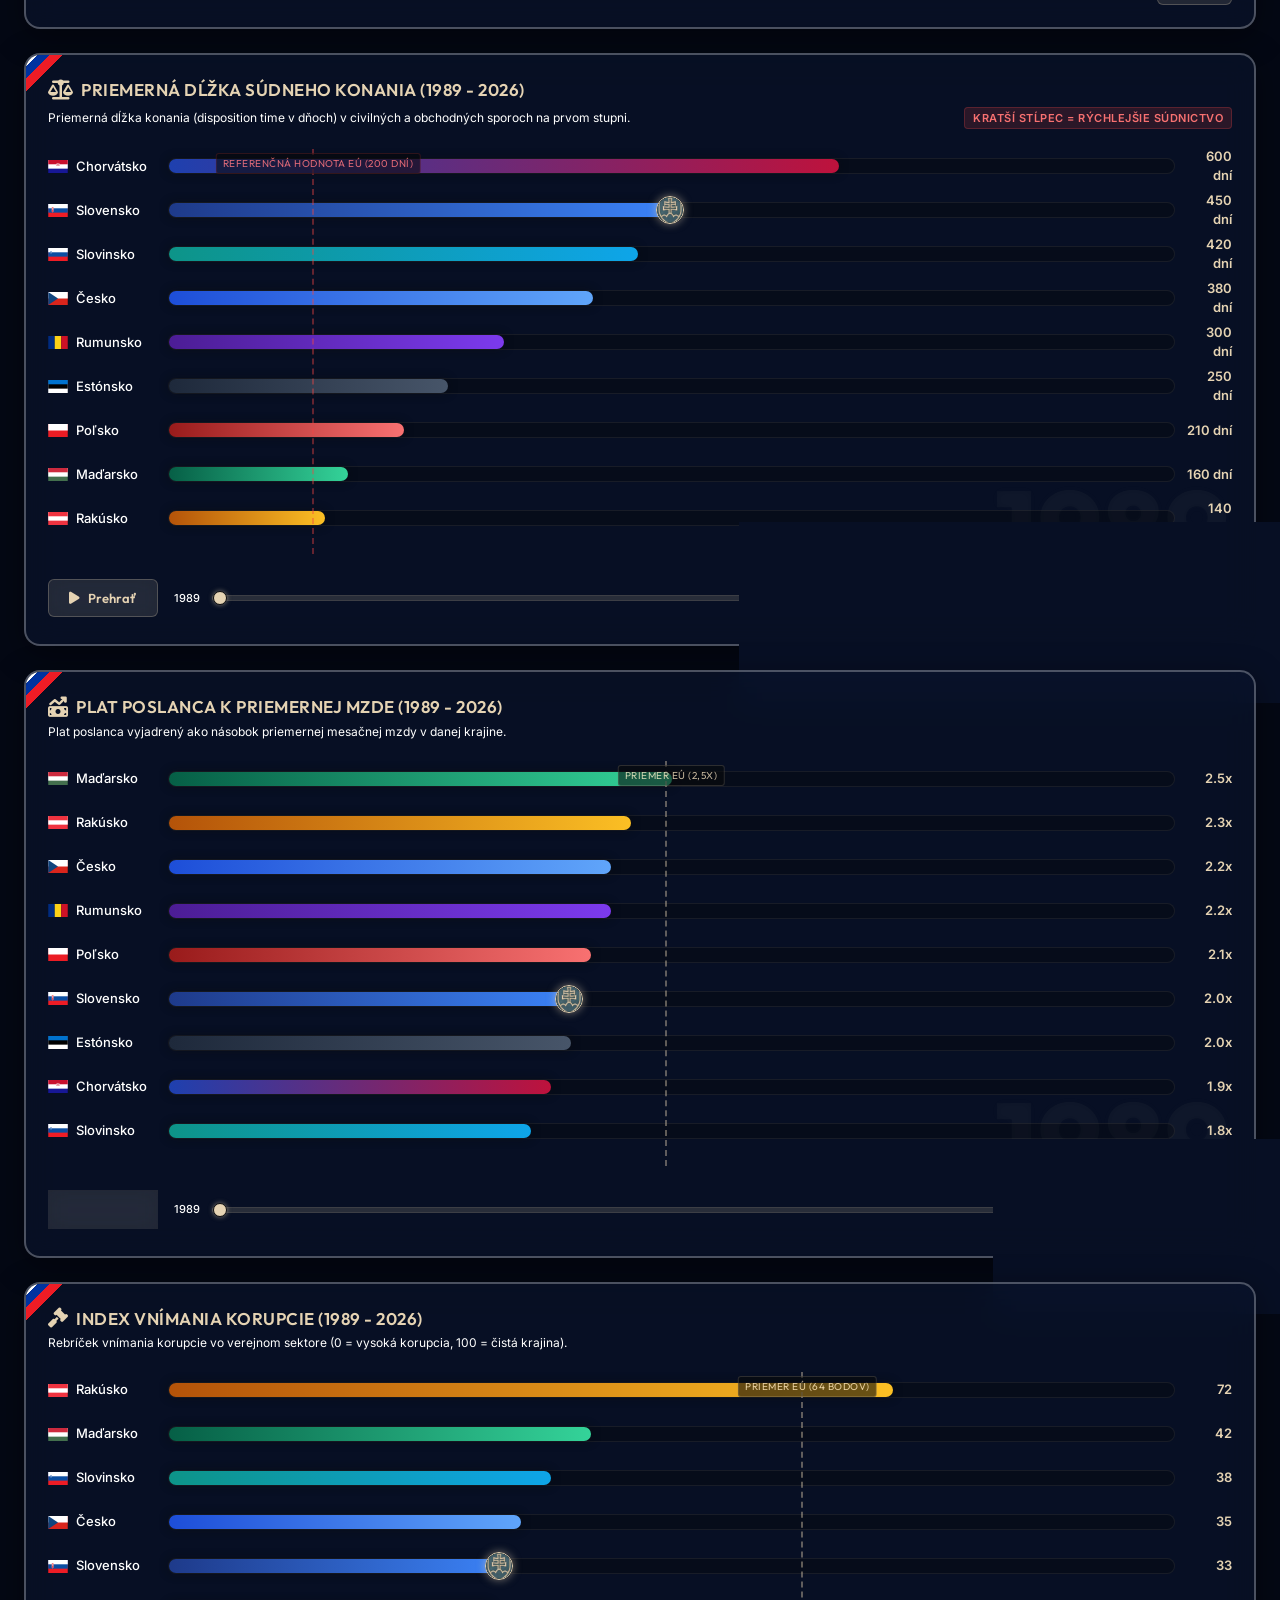
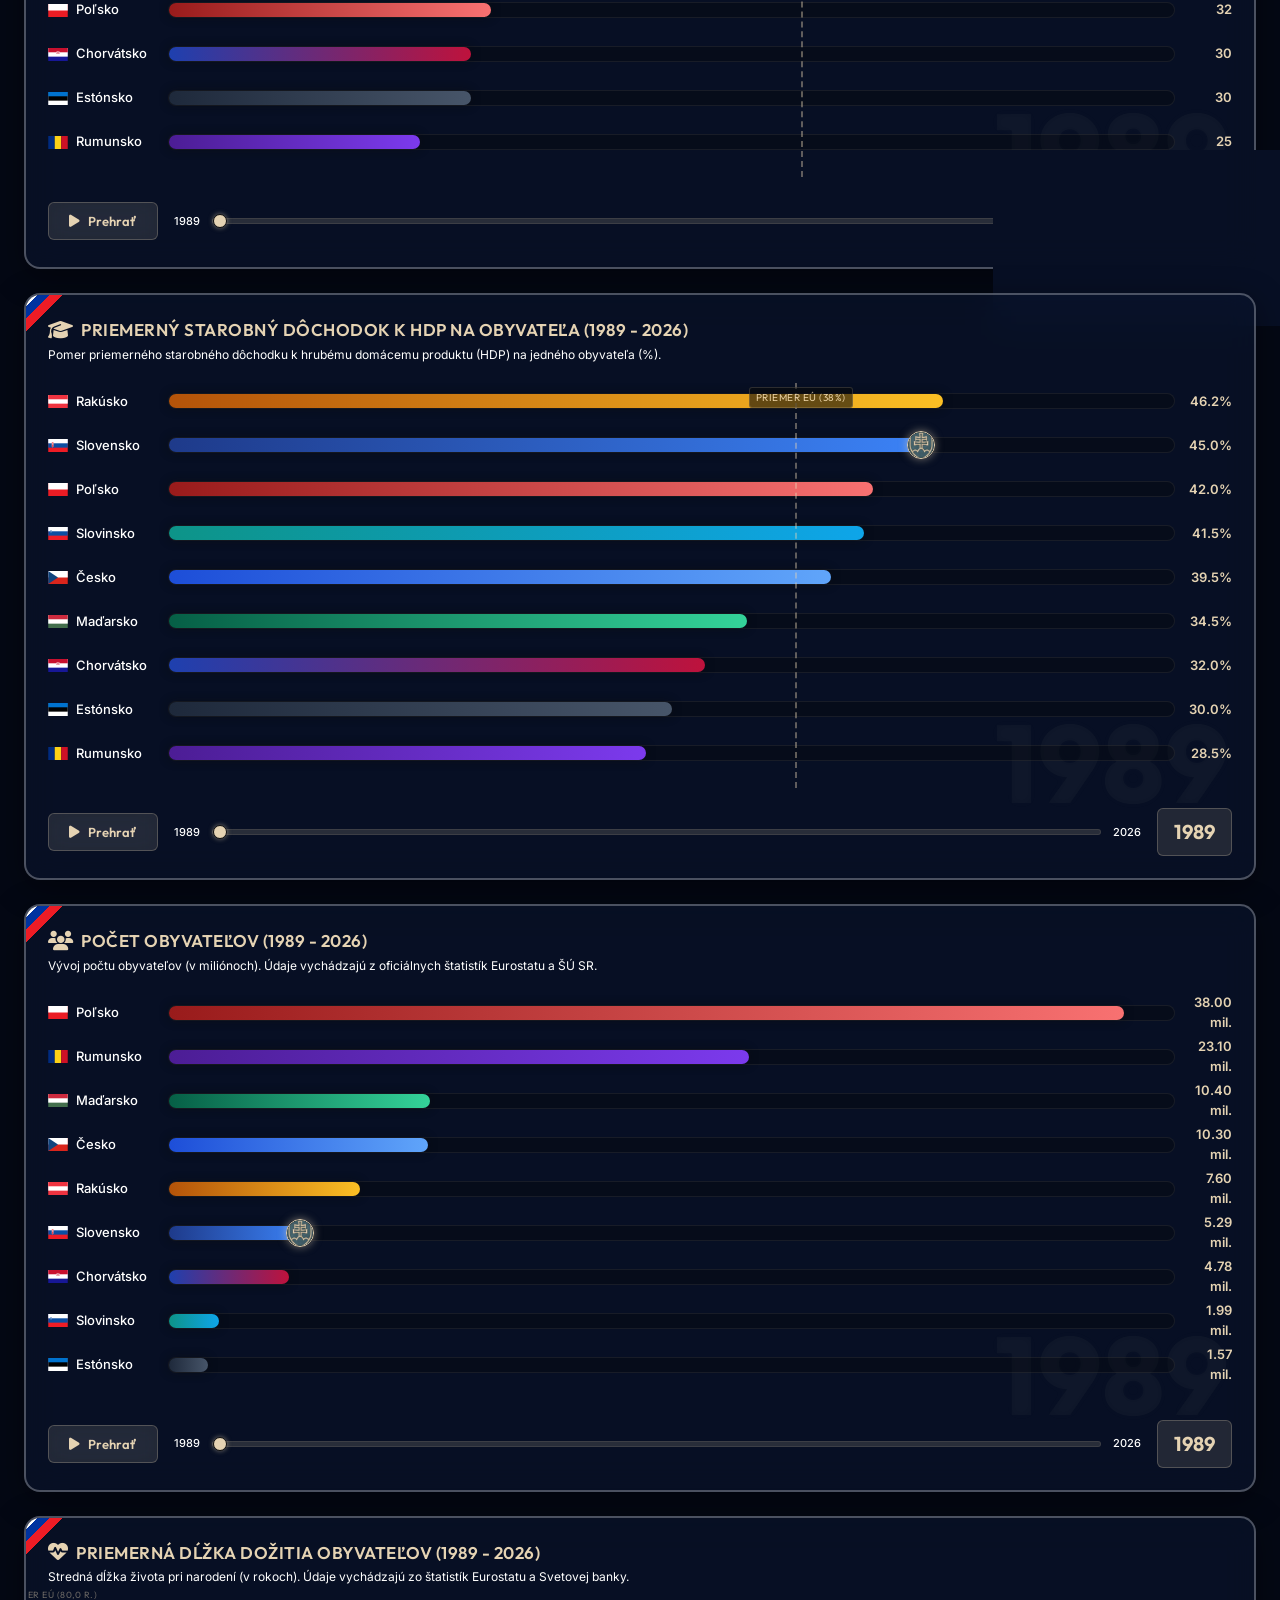
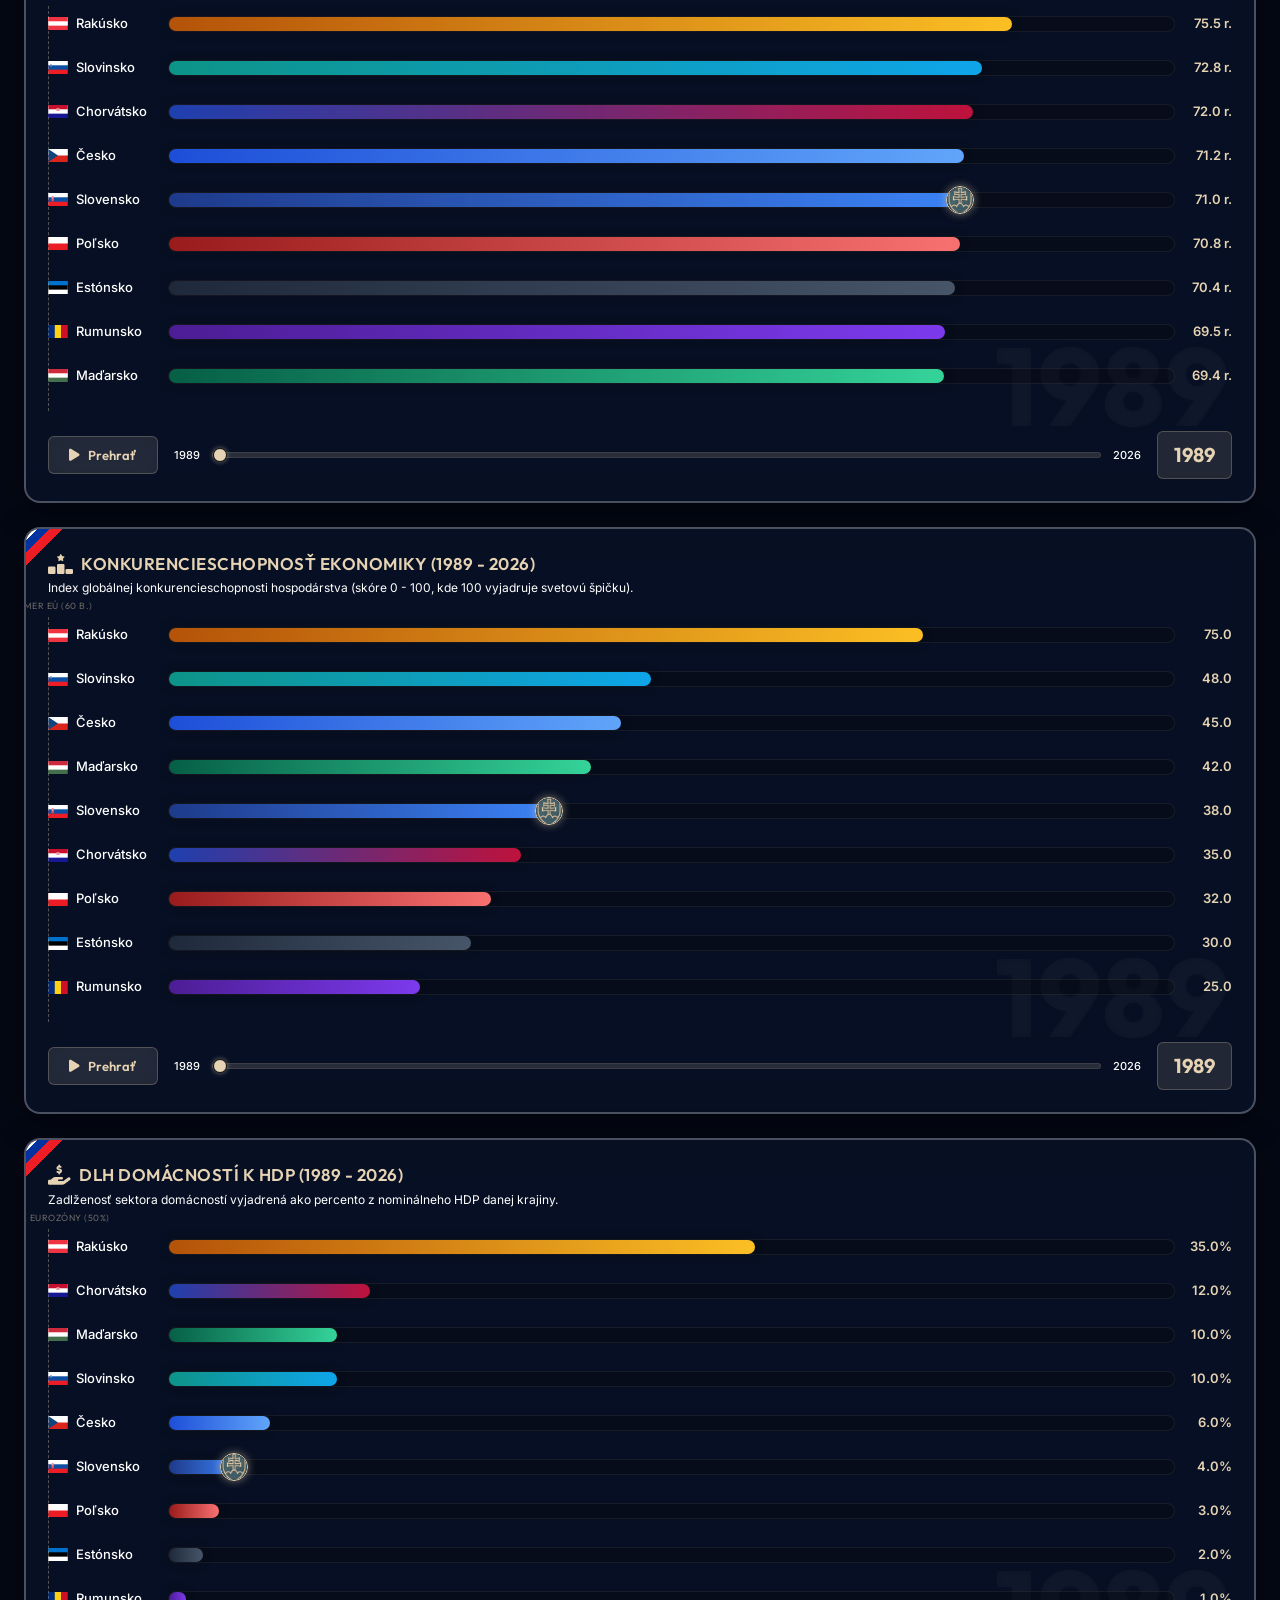
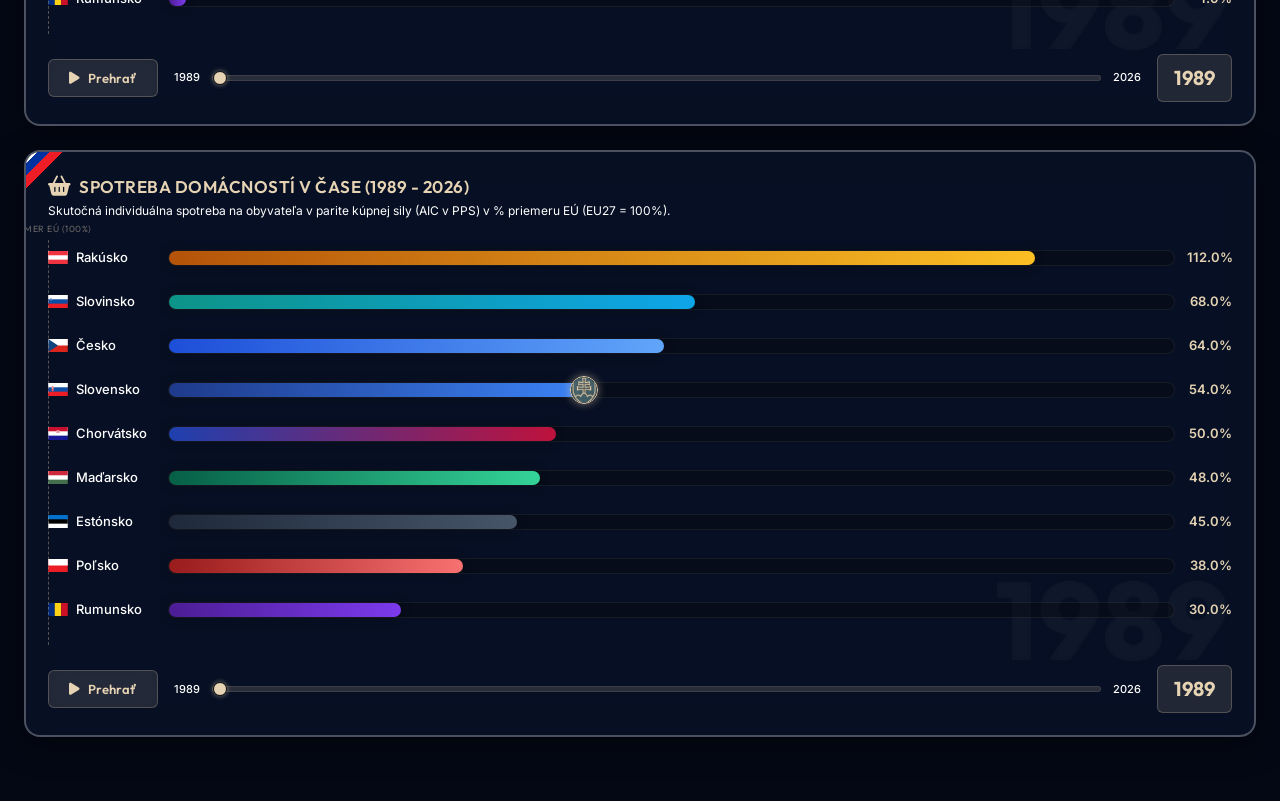
==== commit a4ec4008: "Add files via upload" ====
--- a/frontend/charts.html
+++ b/frontend/charts.html
@@ -17,7 +17,7 @@
         <!-- Main header of the subpage -->
         <header class="main-header">
             <div class="header-logo">
-                <img class="logo-image" src="logo.jpg" alt="Logo">
+                <a href="index.html" style="display: inline-flex; border-radius: 50%; text-decoration: none;"><img class="logo-image" src="logo.jpg" alt="Logo" style="cursor: pointer; transition: transform 0.2s;"></a>
                 <div class="logo-text">
                     <h1>FAKTOGRAF</h1>
                     <span>Historická ročenka a porovnávač prosperity SR</span>
@@ -155,6 +155,50 @@
                         <span id="russia-year-label" class="text-beige" style="font-size: 20px; font-weight: 700; font-family: 'Outfit', sans-serif;">1991</span>
                     </div>
                 </div>
+            <!-- 1. Regions Quality of Life Chart Card -->
+            <div class="card card-glass tricolor-decor region-race-panel" style="display: flex; flex-direction: column; padding: 22px; position: relative; box-sizing: border-box; overflow: hidden; width: 100%;">
+                <!-- Giant Year Watermark background -->
+                <div id="region-race-year-watermark" class="race-year-watermark">1993</div>
+                
+                <div class="race-header" style="display: flex; flex-direction: column; gap: 4px; margin-bottom: 20px; z-index: 2;">
+                    <div style="display: flex; align-items: center; gap: 8px;">
+                        <i class="fa-solid fa-map-location-dot text-beige" style="font-size: 20px;"></i>
+                        <h4 style="margin: 0; font-family: 'Outfit', sans-serif; font-size: 17px; color: var(--color-beige); font-weight: 600; text-transform: uppercase; letter-spacing: 0.5px;">Kvalita života a vládnutie v krajoch SR (1993 - 2026)</h4>
+                    </div>
+                    <p style="margin: 0; font-size: 12px; color: var(--color-silver); line-height: 1.4;">
+                        Vývoj celkového indexu kvality života v 8 krajoch Slovenska (mzdy, zamestnanosť, dĺžka života, bezpečnosť, infraštruktúra) a vládnuce politické strany županov od roku 2001.
+                    </p>
+                </div>
+
+                <!-- Arena -->
+                <div id="region-race-bars-container" class="bar-race-container" style="position: relative; height: 290px; margin-bottom: 20px; width: 100%; z-index: 2; box-sizing: border-box;">
+                    <!-- Updated dynamically by JS -->
+                </div>
+
+                <!-- Reveal dominant party summary -->
+                <div id="region-race-summary-panel" class="card-glass" style="display: none; padding: 16px; border-radius: 6px; border: 1px solid rgba(229, 211, 179, 0.15); margin-bottom: 20px; z-index: 2; background: rgba(9, 10, 12, 0.5); box-sizing: border-box; width: 100%;">
+                    <h5 style="margin: 0 0 10px 0; font-size: 13.5px; color: var(--color-beige); text-transform: uppercase; font-weight: 700; letter-spacing: 0.5px; display: flex; align-items: center; gap: 6px;"><i class="fa-solid fa-chart-pie"></i> Ktorá strana ovládala župy najdlhšie? (2001 - 2026)</h5>
+                    <div id="region-race-summary-list" style="display: grid; grid-template-columns: repeat(auto-fill, minmax(280px, 1fr)); gap: 12px; box-sizing: border-box;">
+                        <!-- Populated dynamically by JS -->
+                    </div>
+                </div>
+
+                <!-- Controls bar -->
+                <div class="bar-race-controls-row" style="display: flex; align-items: center; gap: 16px; width: 100%; justify-content: space-between; flex-wrap: wrap; z-index: 2; box-sizing: border-box;">
+                    <button id="btn-region-race-play" class="btn-interactive btn-race-play" title="Spustiť prezentáciu" style="display: flex; align-items: center; justify-content: center; gap: 8px; padding: 10px 20px; border-radius: 6px; font-weight: 600; min-width: 110px;">
+                        <i id="region-race-play-icon" class="fa-solid fa-play"></i> <span>Prehrať</span>
+                    </button>
+                    <div class="slider-wrapper" style="flex: 1 1 200px; display: flex; align-items: center; gap: 12px; box-sizing: border-box;">
+                        <span style="font-size: 11px; color: var(--color-silver); font-weight: 500;">1993</span>
+                        <input type="range" id="region-race-year-slider" class="race-year-slider" style="flex: 1; height: 6px; border-radius: 3px; outline: none; cursor: pointer;">
+                        <span style="font-size: 11px; color: var(--color-silver); font-weight: 500;">2026</span>
+                    </div>
+                    <div class="year-badge" style="background: rgba(229, 211, 179, 0.12); border: 1px solid rgba(229, 211, 179, 0.25); padding: 8px 16px; border-radius: 6px; display: flex; align-items: center; justify-content: center; min-width: 70px;">
+                        <span id="region-race-year-label" class="text-beige" style="font-size: 20px; font-weight: 700; font-family: 'Outfit', sans-serif;">1993</span>
+                    </div>
+                </div>
+            </div>
+
             </div>
             <!-- 1. Demographic & Pension Projections Chart Card -->
             <div class="card card-glass tricolor-decor pension-proj-panel" style="display: flex; flex-direction: column; padding: 22px; position: relative; box-sizing: border-box; overflow: hidden; width: 100%;">
@@ -826,19 +870,20 @@
     </div>
 
     <!-- Script Controllers -->
-    <script src="russia_comparison.js?v=5.0.0"></script>
-    <script src="pension_projection.js?v=5.0.0"></script>
-    <script src="investment_chart.js?v=5.0.0"></script>
-    <script src="teacher_race.js?v=5.0.0"></script>
-    <script src="health_race.js?v=5.0.0"></script>
-    <script src="court_race.js?v=5.0.0"></script>
-    <script src="salary_race.js?v=5.0.0"></script>
-    <script src="corruption_race.js?v=5.0.0"></script>
-    <script src="pension_race.js?v=5.0.0"></script>
-    <script src="pop_race.js?v=5.0.0"></script>
-    <script src="life_race.js?v=5.0.0"></script>
-    <script src="comp_race.js?v=5.0.0"></script>
-    <script src="debt_race.js?v=5.0.0"></script>
-    <script src="race.js?v=5.0.0"></script>
+    <script src="russia_comparison.js?v=6.0.0"></script>
+    <script src="pension_projection.js?v=6.0.0"></script>
+    <script src="region_race.js?v=6.0.0"></script>
+    <script src="investment_chart.js?v=6.0.0"></script>
+    <script src="teacher_race.js?v=6.0.0"></script>
+    <script src="health_race.js?v=6.0.0"></script>
+    <script src="court_race.js?v=6.0.0"></script>
+    <script src="salary_race.js?v=6.0.0"></script>
+    <script src="corruption_race.js?v=6.0.0"></script>
+    <script src="pension_race.js?v=6.0.0"></script>
+    <script src="pop_race.js?v=6.0.0"></script>
+    <script src="life_race.js?v=6.0.0"></script>
+    <script src="comp_race.js?v=6.0.0"></script>
+    <script src="debt_race.js?v=6.0.0"></script>
+    <script src="race.js?v=6.0.0"></script>
 </body>
 </html>
--- a/frontend/style.css
+++ b/frontend/style.css
@@ -5888,3 +5888,20 @@
 .pension-proj-fill {
     transition: width 0.1s linear;
 }
+
+/* Regions Quality of Life & Governors Styles */
+.region-race-panel .bar-race-row {
+    position: absolute;
+    left: 0;
+    width: 100%;
+    height: 30px;
+    display: flex;
+    align-items: center;
+    gap: 16px;
+    transition: top 0.3s cubic-bezier(0.25, 0.8, 0.25, 1);
+    box-sizing: border-box;
+}
+.party-badge {
+    box-shadow: 0 0 4px rgba(0, 0, 0, 0.25);
+    text-shadow: 0 1px 1px rgba(0, 0, 0, 0.2);
+}
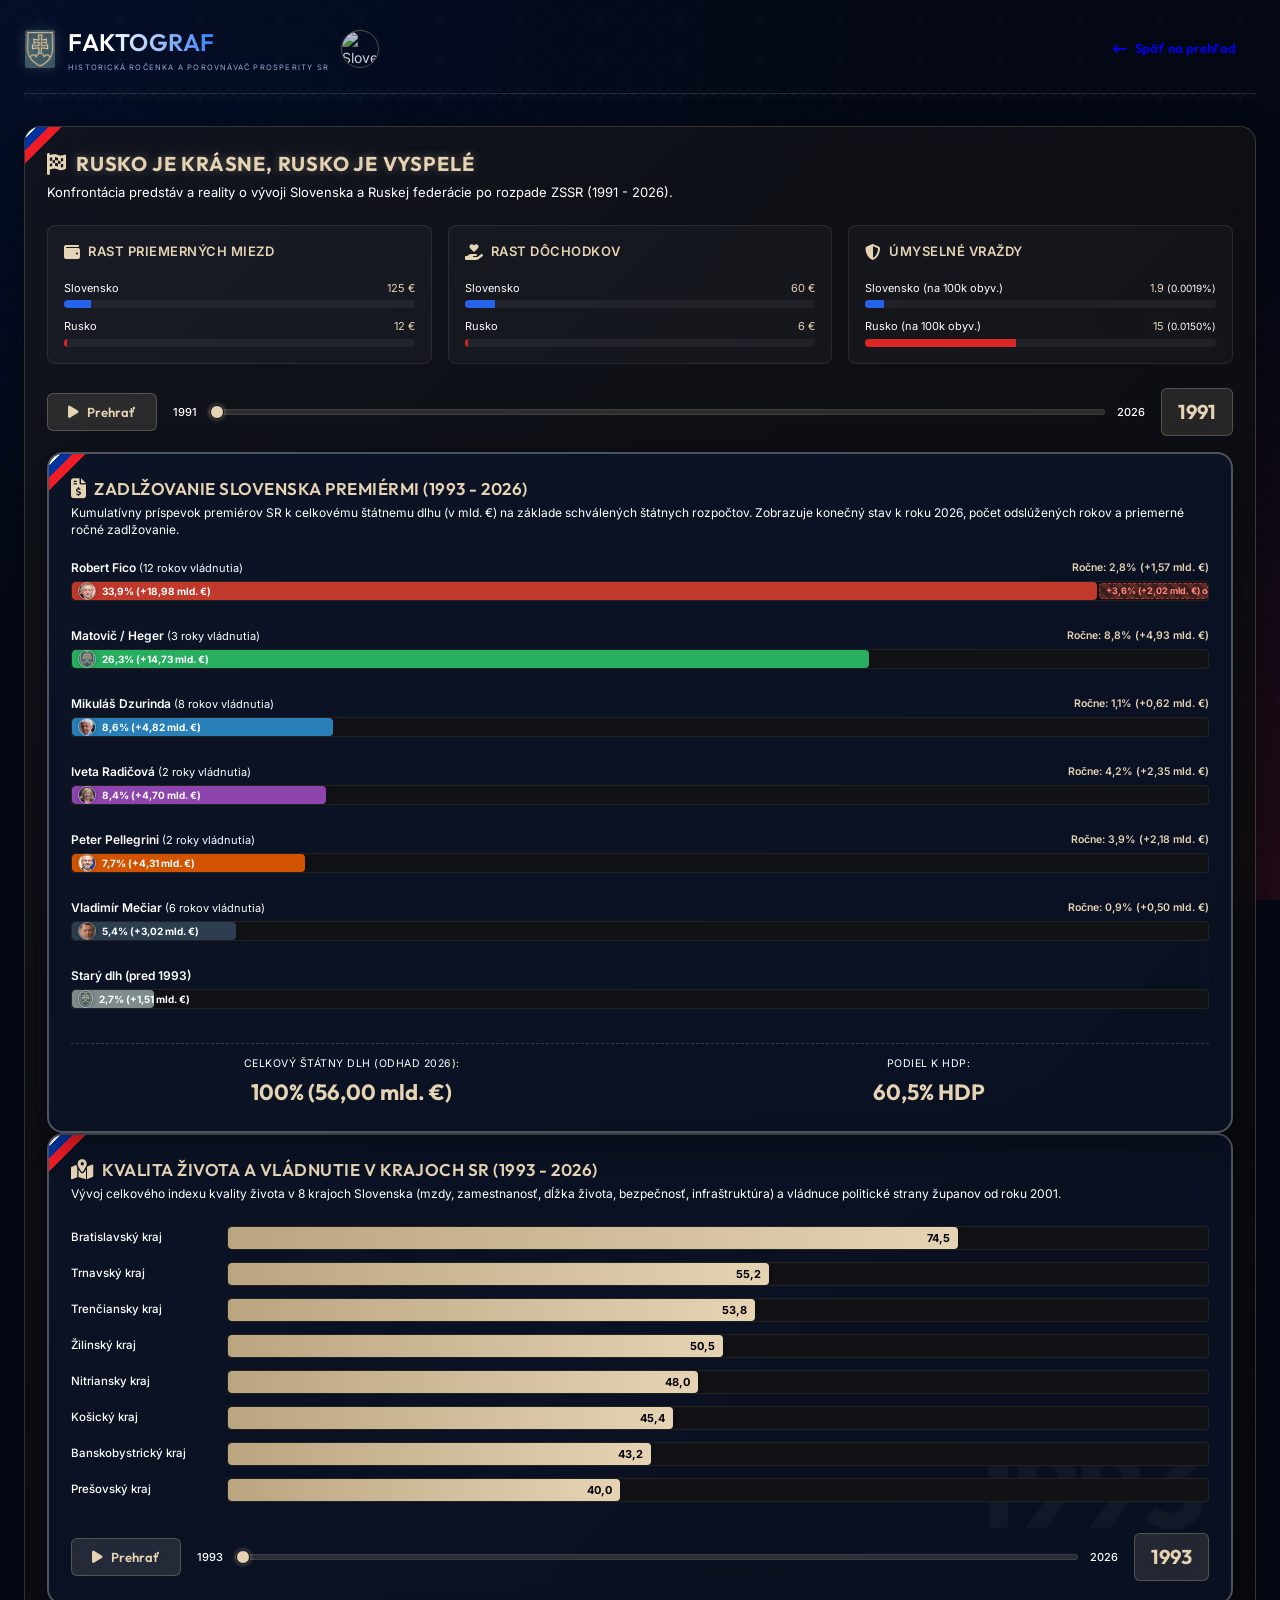
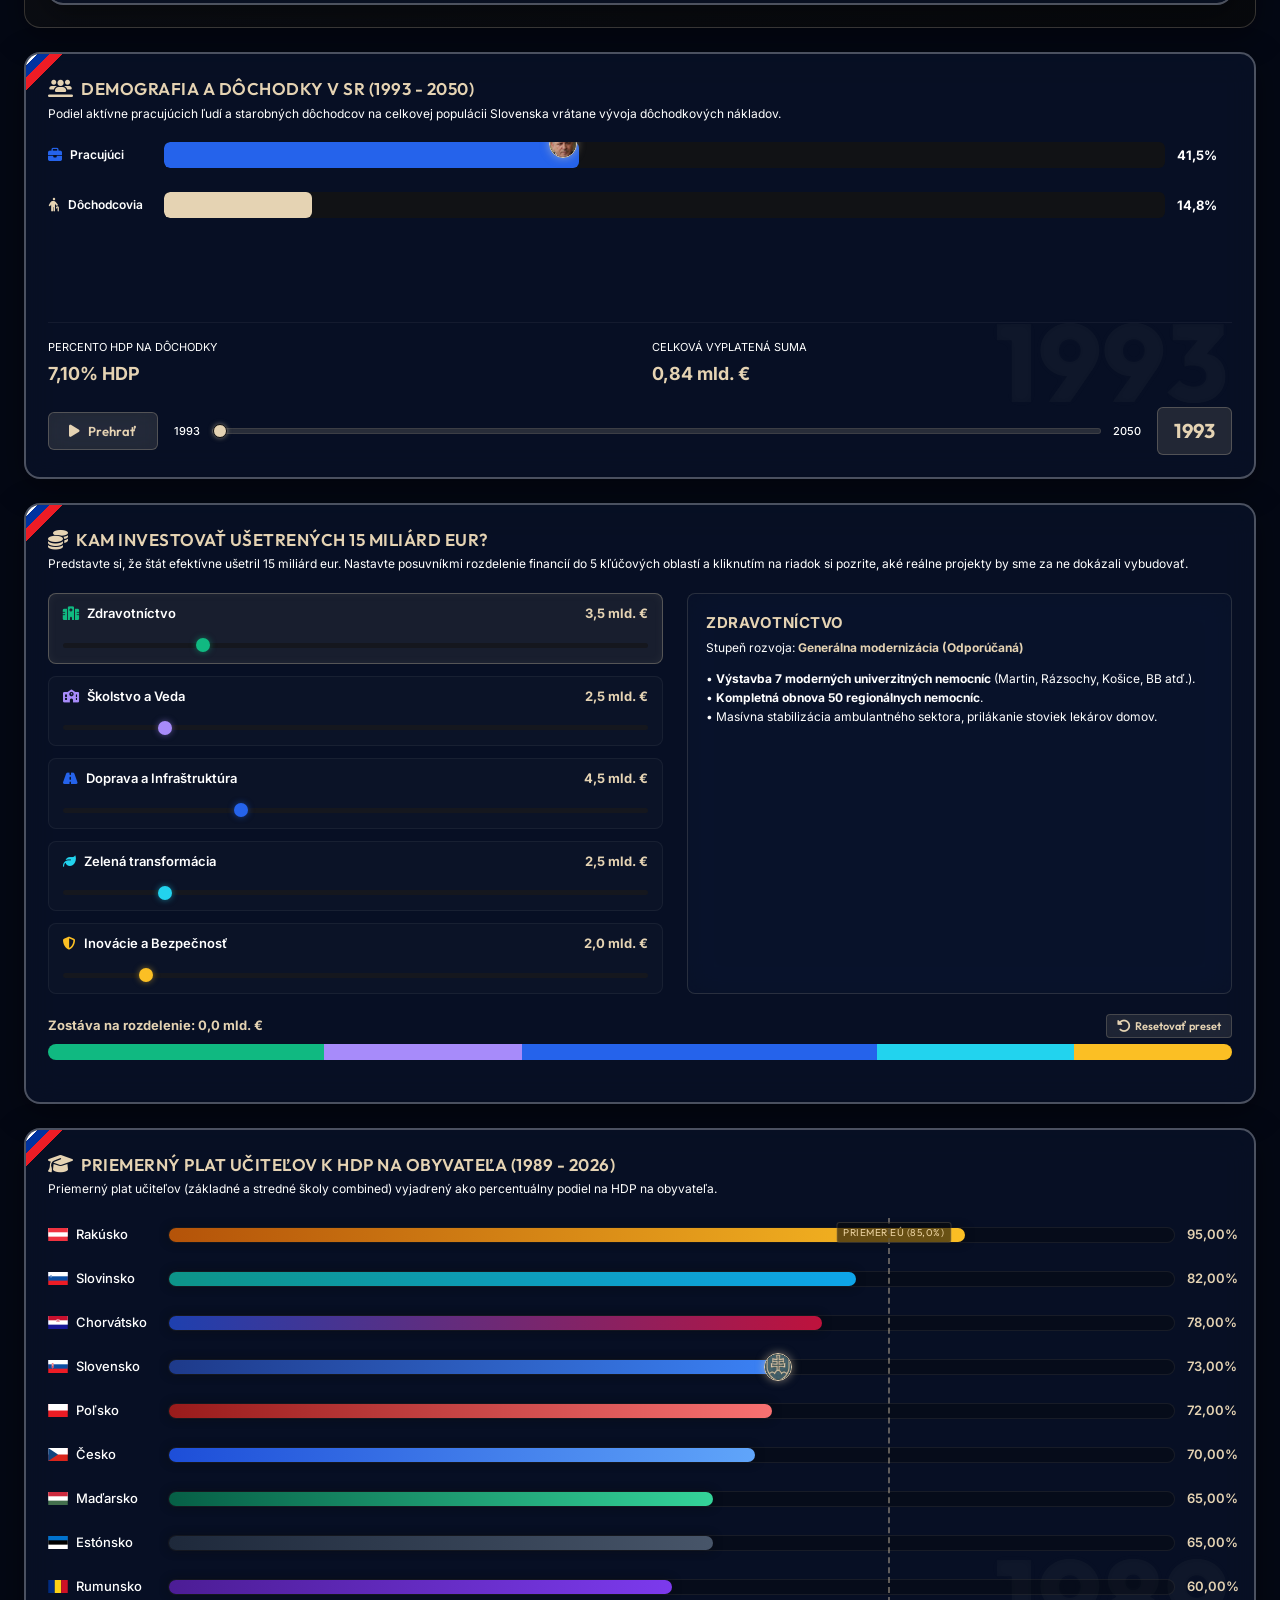
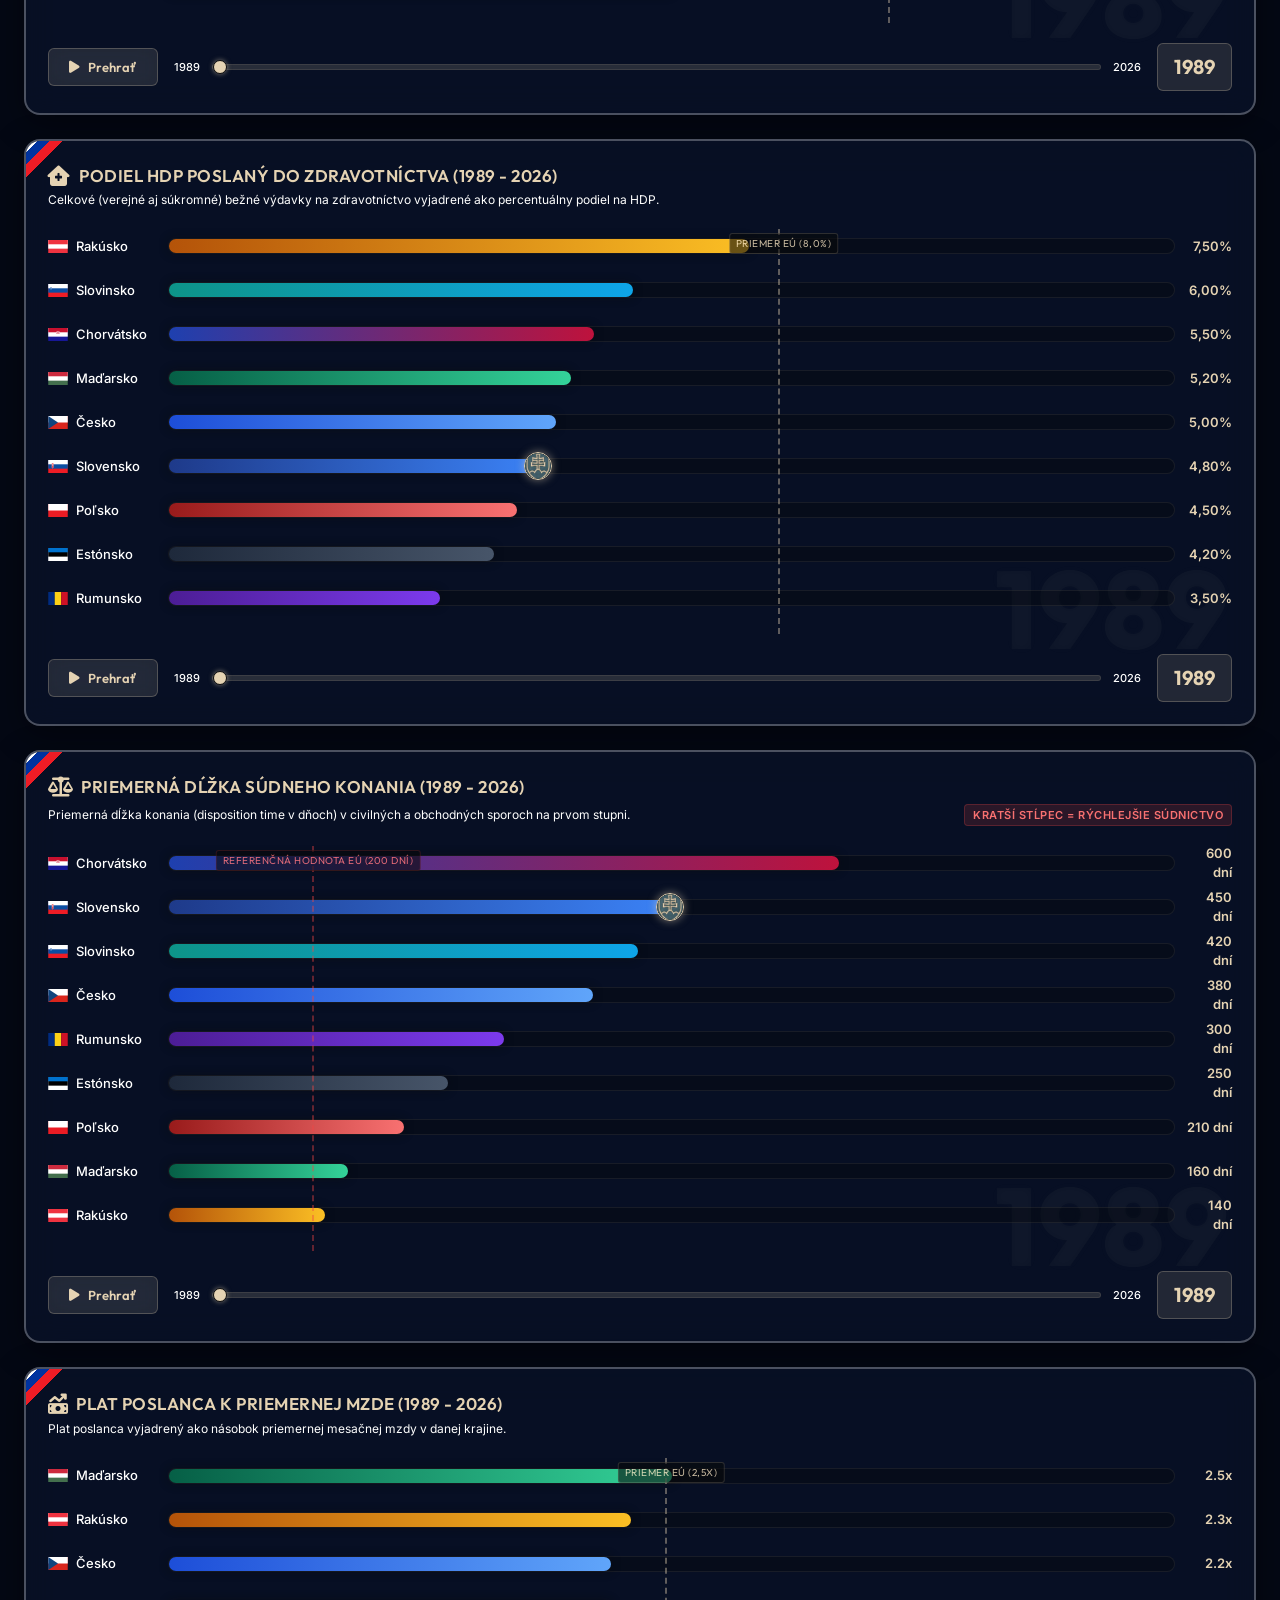
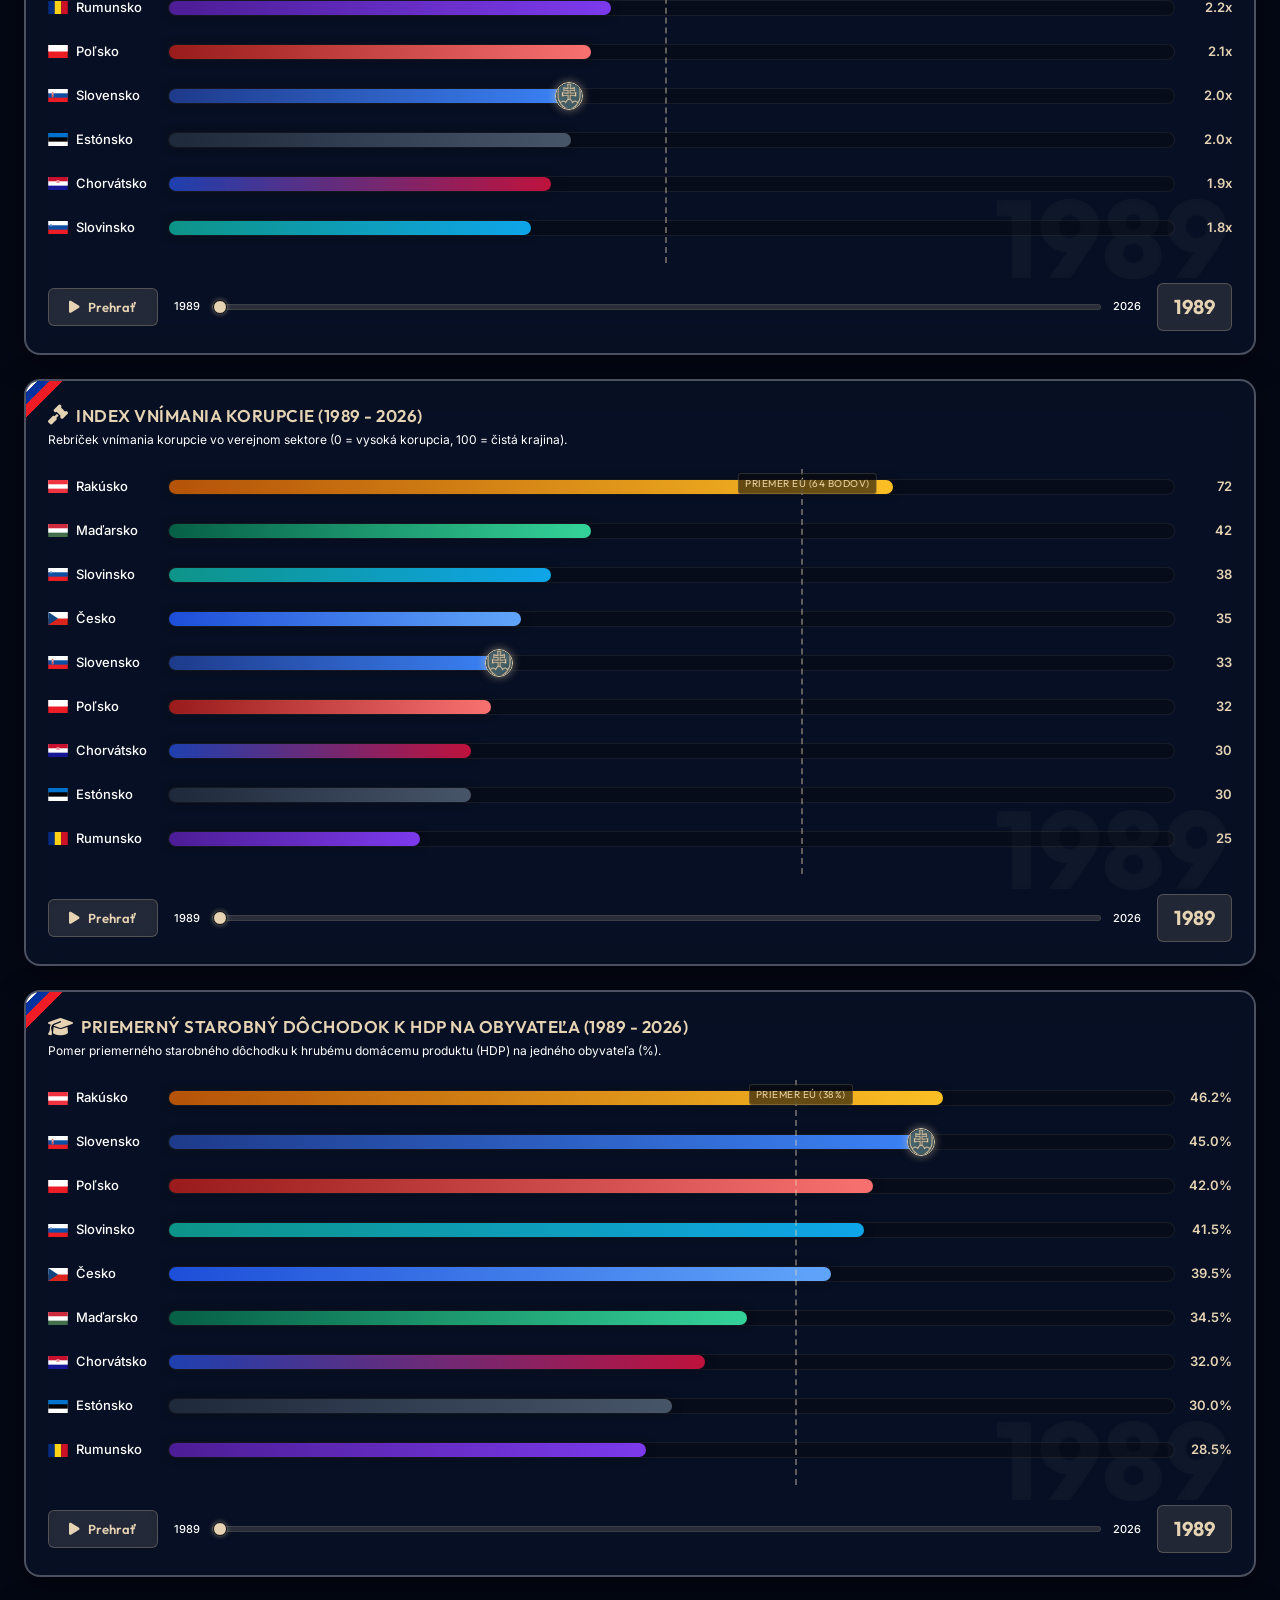
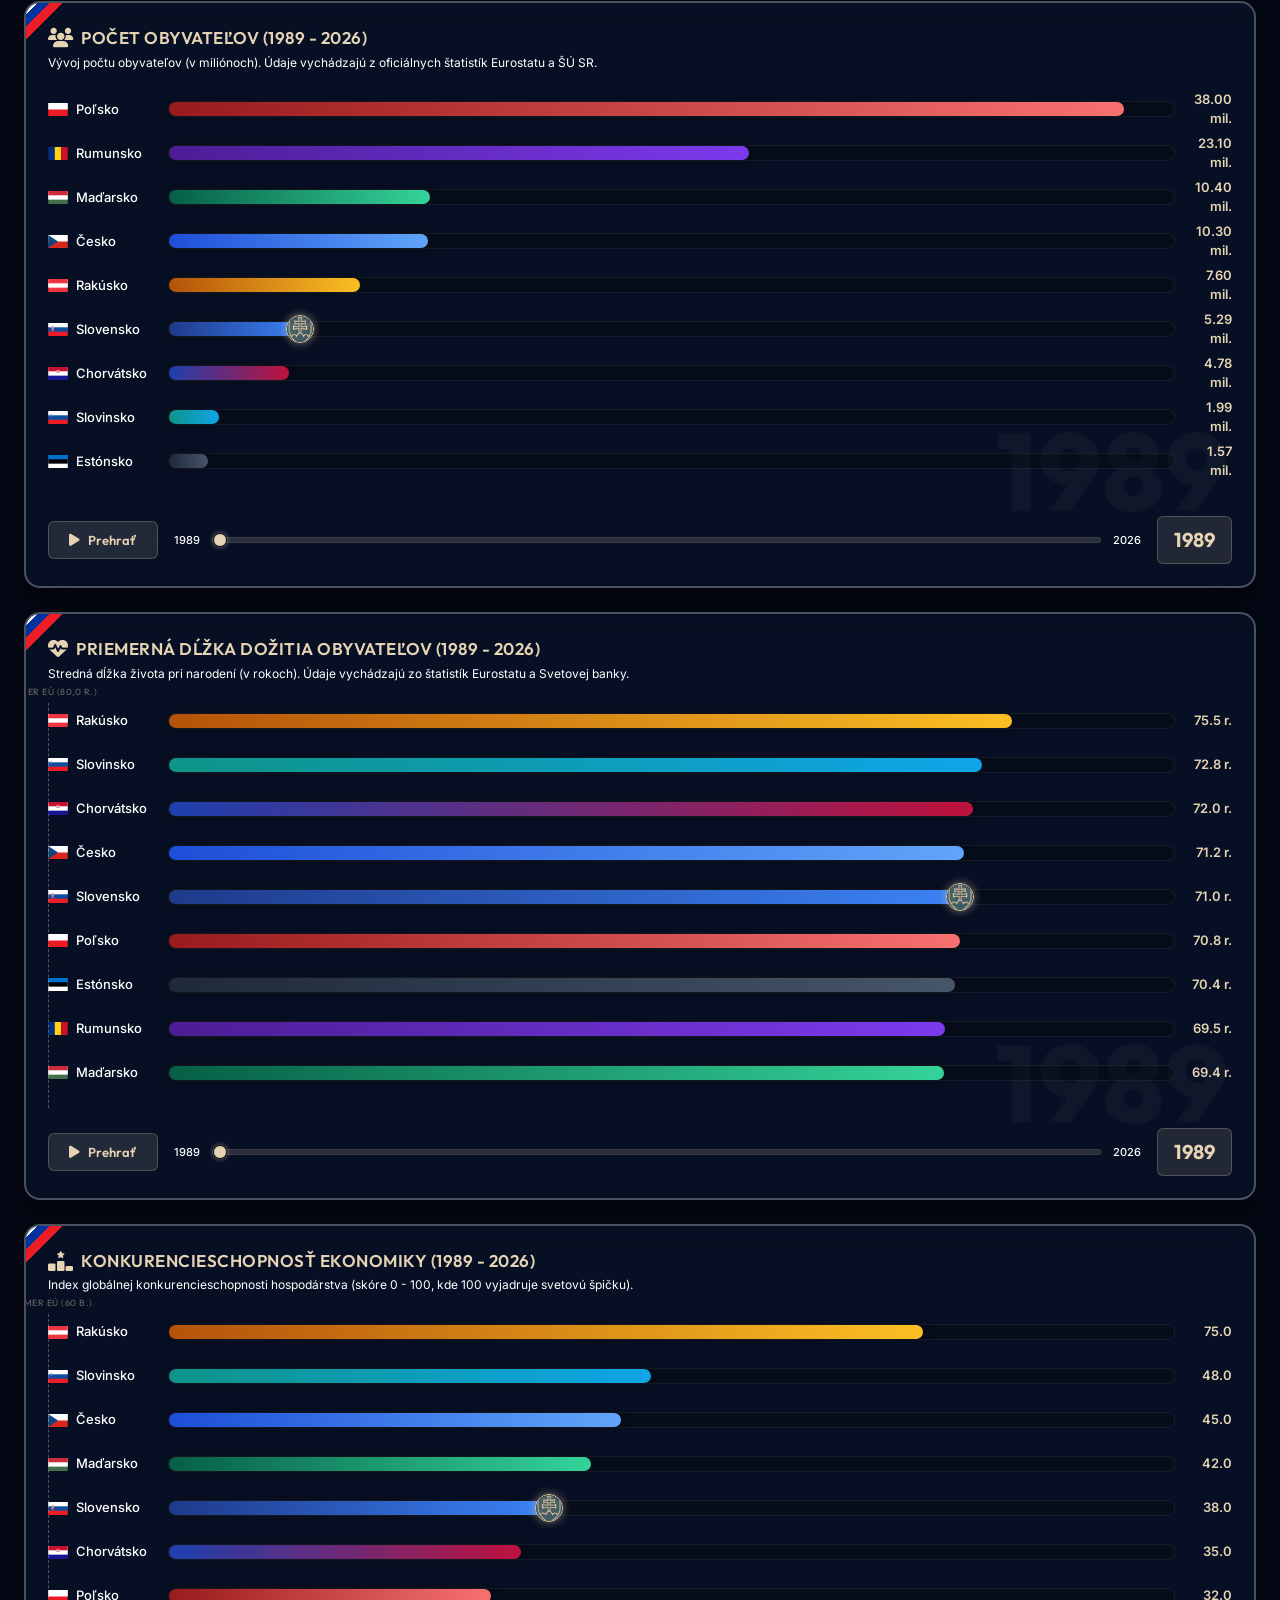
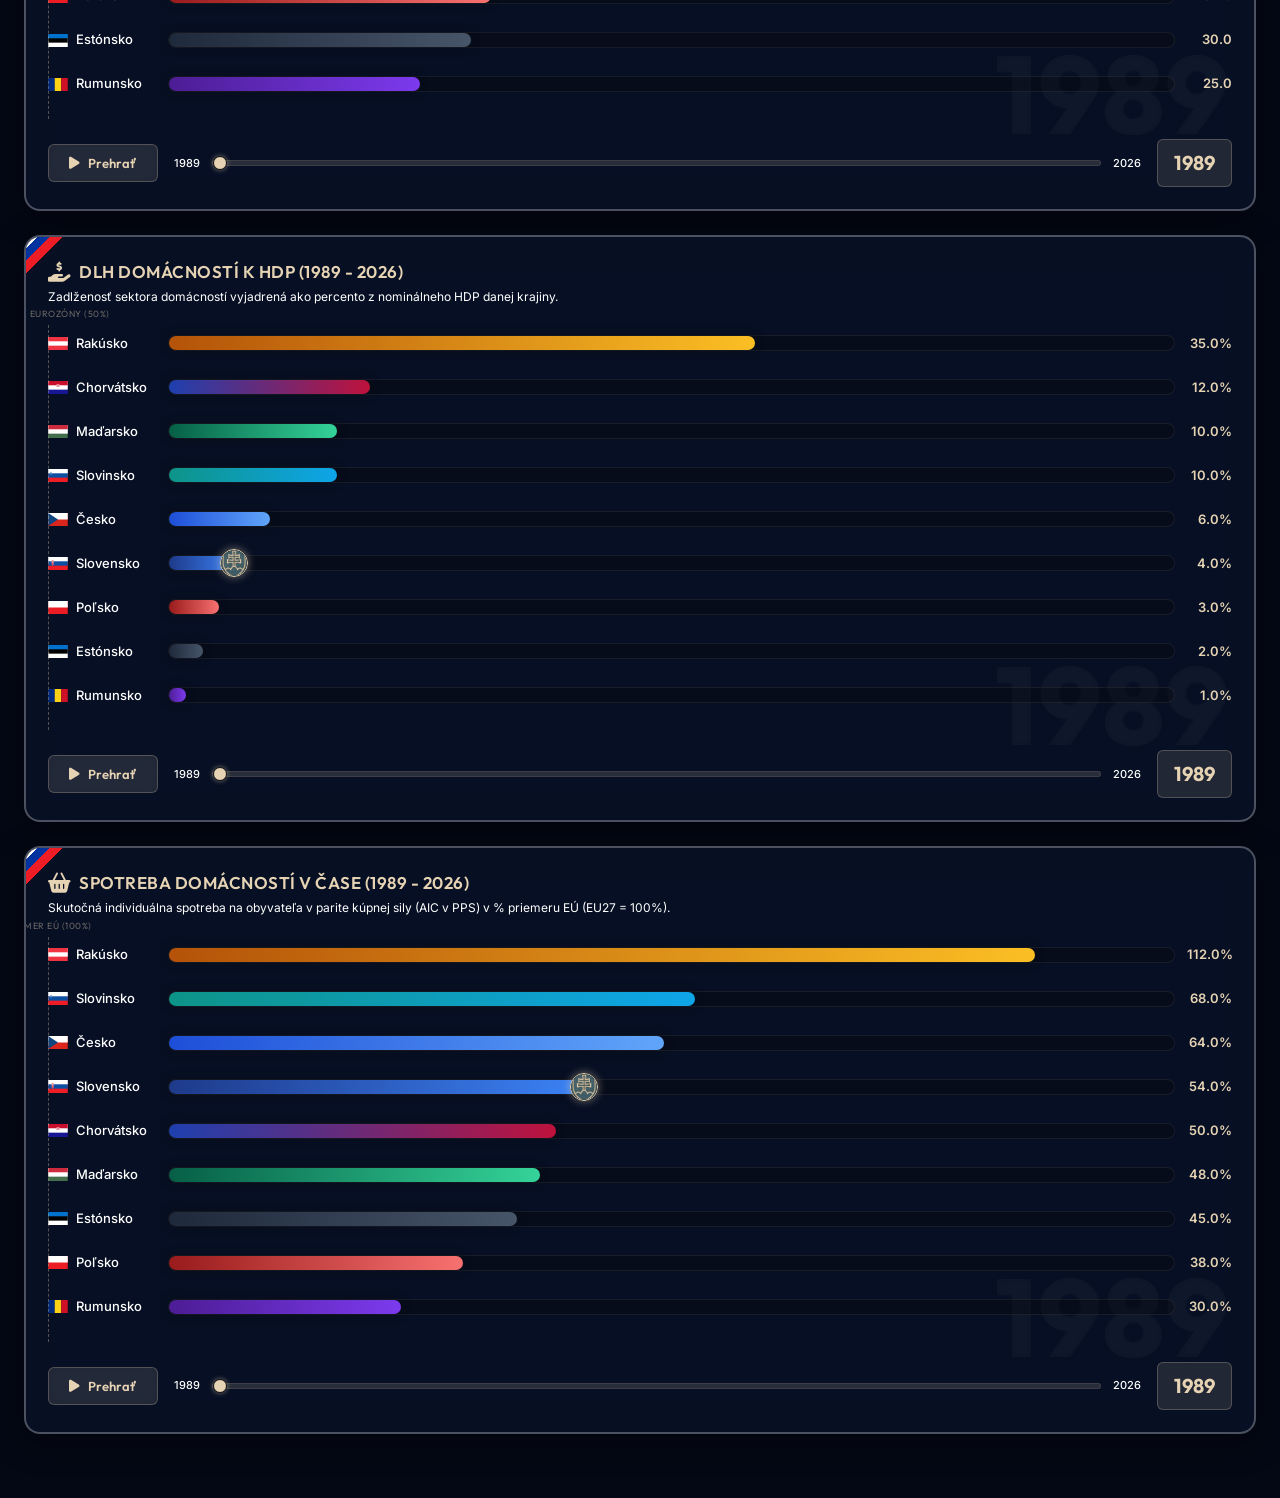
==== commit 29e50704: "Add files via upload" ====
--- a/frontend/charts.html
+++ b/frontend/charts.html
@@ -154,6 +154,36 @@
                     <div class="year-badge" style="background: rgba(229, 211, 179, 0.12); border: 1px solid rgba(229, 211, 179, 0.25); padding: 8px 16px; border-radius: 6px; display: flex; align-items: center; justify-content: center; min-width: 70px;">
                         <span id="russia-year-label" class="text-beige" style="font-size: 20px; font-weight: 700; font-family: 'Outfit', sans-serif;">1991</span>
                     </div>
+            <!-- 1. Prime Ministers Debt Accumulation Chart Card -->
+            <div class="card card-glass tricolor-decor debt-pm-race-panel" style="display: flex; flex-direction: column; padding: 22px; position: relative; box-sizing: border-box; overflow: hidden; width: 100%;">
+                <div class="race-header" style="display: flex; flex-direction: column; gap: 4px; margin-bottom: 20px; z-index: 2;">
+                    <div style="display: flex; align-items: center; gap: 8px;">
+                        <i class="fa-solid fa-file-invoice-dollar text-beige" style="font-size: 20px;"></i>
+                        <h4 style="margin: 0; font-family: 'Outfit', sans-serif; font-size: 17px; color: var(--color-beige); font-weight: 600; text-transform: uppercase; letter-spacing: 0.5px;">Zadlžovanie Slovenska premiérmi (1993 - 2026)</h4>
+                    </div>
+                    <p style="margin: 0; font-size: 12px; color: var(--color-silver); line-height: 1.4;">
+                        Kumulatívny príspevok premiérov SR k celkovému štátnemu dlhu (v mld. €) na základe schválených štátnych rozpočtov. Zobrazuje konečný stav k roku 2026, počet odslúžených rokov a priemerné ročné zadlžovanie.
+                    </p>
+                </div>
+
+                <!-- Arena -->
+                <div id="debt-pm-bars-container" style="position: relative; min-height: 310px; margin-bottom: 20px; width: 100%; z-index: 2; box-sizing: border-box; display: flex; flex-direction: column; gap: 12px;">
+                    <!-- Updated dynamically by JS -->
+                </div>
+
+                <!-- KPIs -->
+                <div class="parliament-stats-row" style="z-index: 2; width: 100%; display: grid; grid-template-columns: 1fr 1fr; gap: 16px; border-top: 1px dashed rgba(229,211,179,0.2); padding-top: 12px; box-sizing: border-box;">
+                    <div style="display: flex; flex-direction: column; gap: 4px; text-align: center;">
+                        <span style="font-size: 10.5px; text-transform: uppercase; color: var(--color-silver); letter-spacing: 0.5px;">Celkový štátny dlh (odhad 2026):</span>
+                        <strong id="debt-pm-total-label" class="text-beige" style="font-size: 22px; font-weight: 700; font-family: 'Outfit', sans-serif;">56,00 mld. €</strong>
+                    </div>
+                    <div style="display: flex; flex-direction: column; gap: 4px; text-align: center;">
+                        <span style="font-size: 10.5px; text-transform: uppercase; color: var(--color-silver); letter-spacing: 0.5px;">Podiel k HDP:</span>
+                        <strong id="debt-pm-gdp-label" class="text-beige" style="font-size: 22px; font-weight: 700; font-family: 'Outfit', sans-serif;">60,5% HDP</strong>
+                    </div>
+                </div>
+            </div>
+
                 </div>
             <!-- 1. Regions Quality of Life Chart Card -->
             <div class="card card-glass tricolor-decor region-race-panel" style="display: flex; flex-direction: column; padding: 22px; position: relative; box-sizing: border-box; overflow: hidden; width: 100%;">
@@ -870,20 +900,21 @@
     </div>
 
     <!-- Script Controllers -->
-    <script src="russia_comparison.js?v=6.0.0"></script>
-    <script src="pension_projection.js?v=6.0.0"></script>
-    <script src="region_race.js?v=6.0.0"></script>
-    <script src="investment_chart.js?v=6.0.0"></script>
-    <script src="teacher_race.js?v=6.0.0"></script>
-    <script src="health_race.js?v=6.0.0"></script>
-    <script src="court_race.js?v=6.0.0"></script>
-    <script src="salary_race.js?v=6.0.0"></script>
-    <script src="corruption_race.js?v=6.0.0"></script>
-    <script src="pension_race.js?v=6.0.0"></script>
-    <script src="pop_race.js?v=6.0.0"></script>
-    <script src="life_race.js?v=6.0.0"></script>
-    <script src="comp_race.js?v=6.0.0"></script>
-    <script src="debt_race.js?v=6.0.0"></script>
-    <script src="race.js?v=6.0.0"></script>
+    <script src="russia_comparison.js?v=7.0.0"></script>
+    <script src="pension_projection.js?v=7.0.0"></script>
+    <script src="region_race.js?v=7.0.0"></script>
+    <script src="debt_pm_race.js?v=7.0.0"></script>
+    <script src="investment_chart.js?v=7.0.0"></script>
+    <script src="teacher_race.js?v=7.0.0"></script>
+    <script src="health_race.js?v=7.0.0"></script>
+    <script src="court_race.js?v=7.0.0"></script>
+    <script src="salary_race.js?v=7.0.0"></script>
+    <script src="corruption_race.js?v=7.0.0"></script>
+    <script src="pension_race.js?v=7.0.0"></script>
+    <script src="pop_race.js?v=7.0.0"></script>
+    <script src="life_race.js?v=7.0.0"></script>
+    <script src="comp_race.js?v=7.0.0"></script>
+    <script src="debt_race.js?v=7.0.0"></script>
+    <script src="race.js?v=7.0.0"></script>
 </body>
 </html>
--- a/frontend/style.css
+++ b/frontend/style.css
@@ -5905,3 +5905,25 @@
     box-shadow: 0 0 4px rgba(0, 0, 0, 0.25);
     text-shadow: 0 1px 1px rgba(0, 0, 0, 0.2);
 }
+
+/* PM Debt Accumulation Styles */
+.debt-pm-race-panel .bar-race-row {
+    position: absolute;
+    left: 0;
+    width: 100%;
+    height: 30px;
+    display: flex;
+    align-items: center;
+    gap: 16px;
+    transition: top 0.3s cubic-bezier(0.25, 0.8, 0.25, 1);
+    box-sizing: border-box;
+}
+.bar-race-pm-avatar {
+    box-shadow: 0 0 4px rgba(0, 0, 0, 0.3);
+}
+
+/* PM Debt Static Comparison Dashboard Styles */
+.bar-race-projected-fill {
+    transition: width 0.2s ease-out;
+    box-shadow: inset 0 0 8px rgba(255, 255, 255, 0.1);
+}
